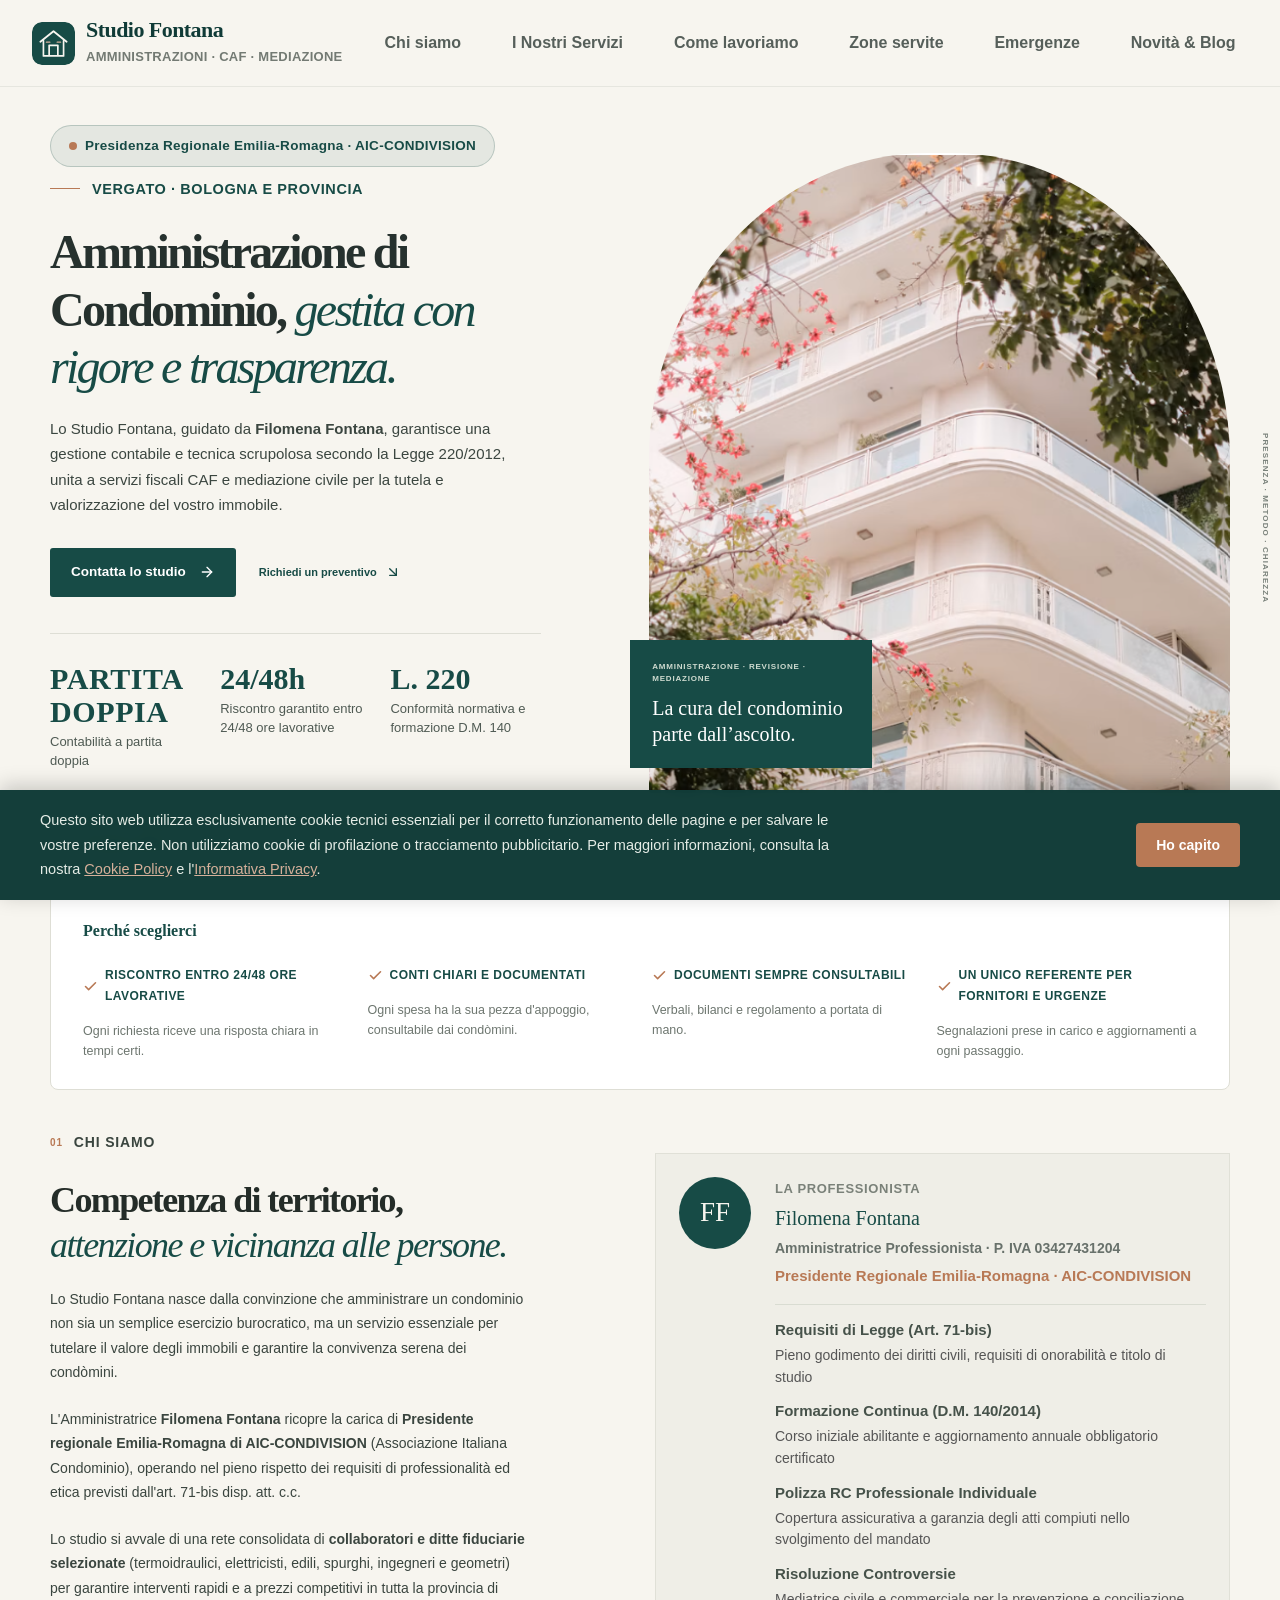
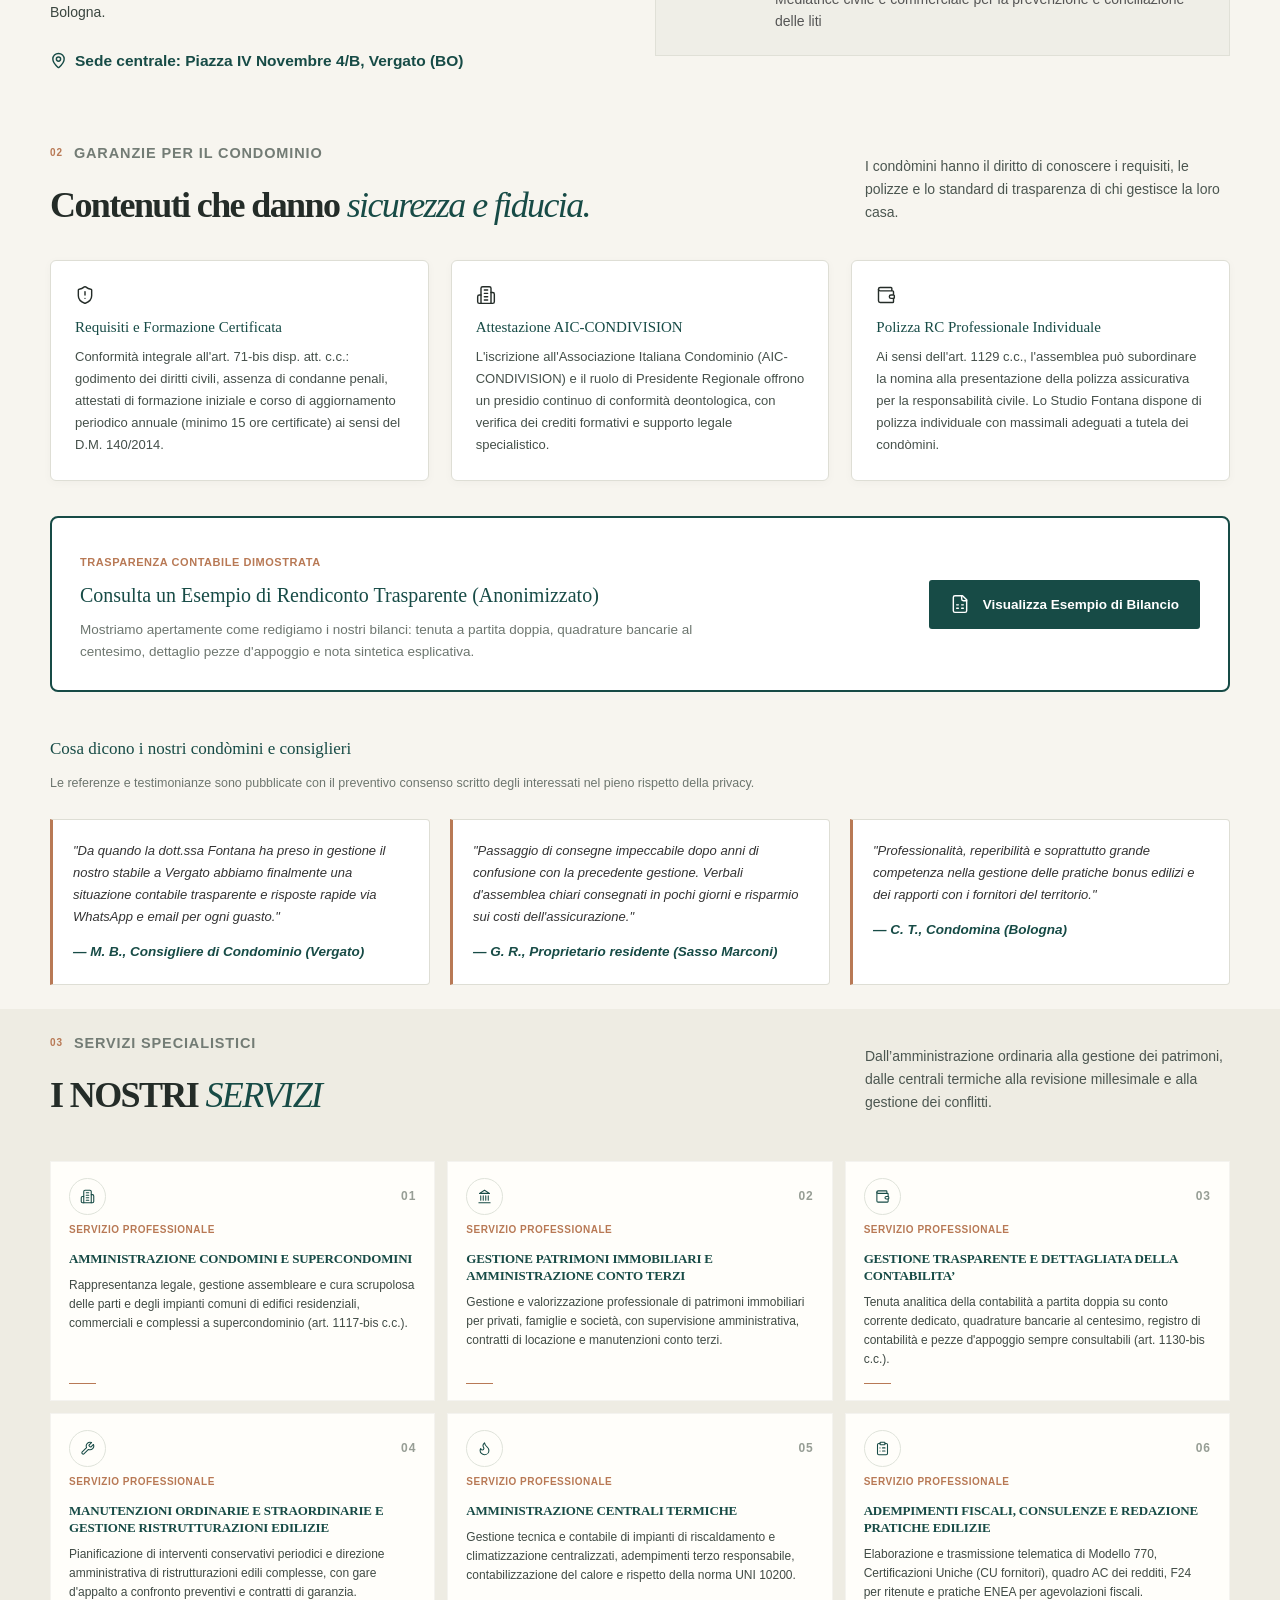
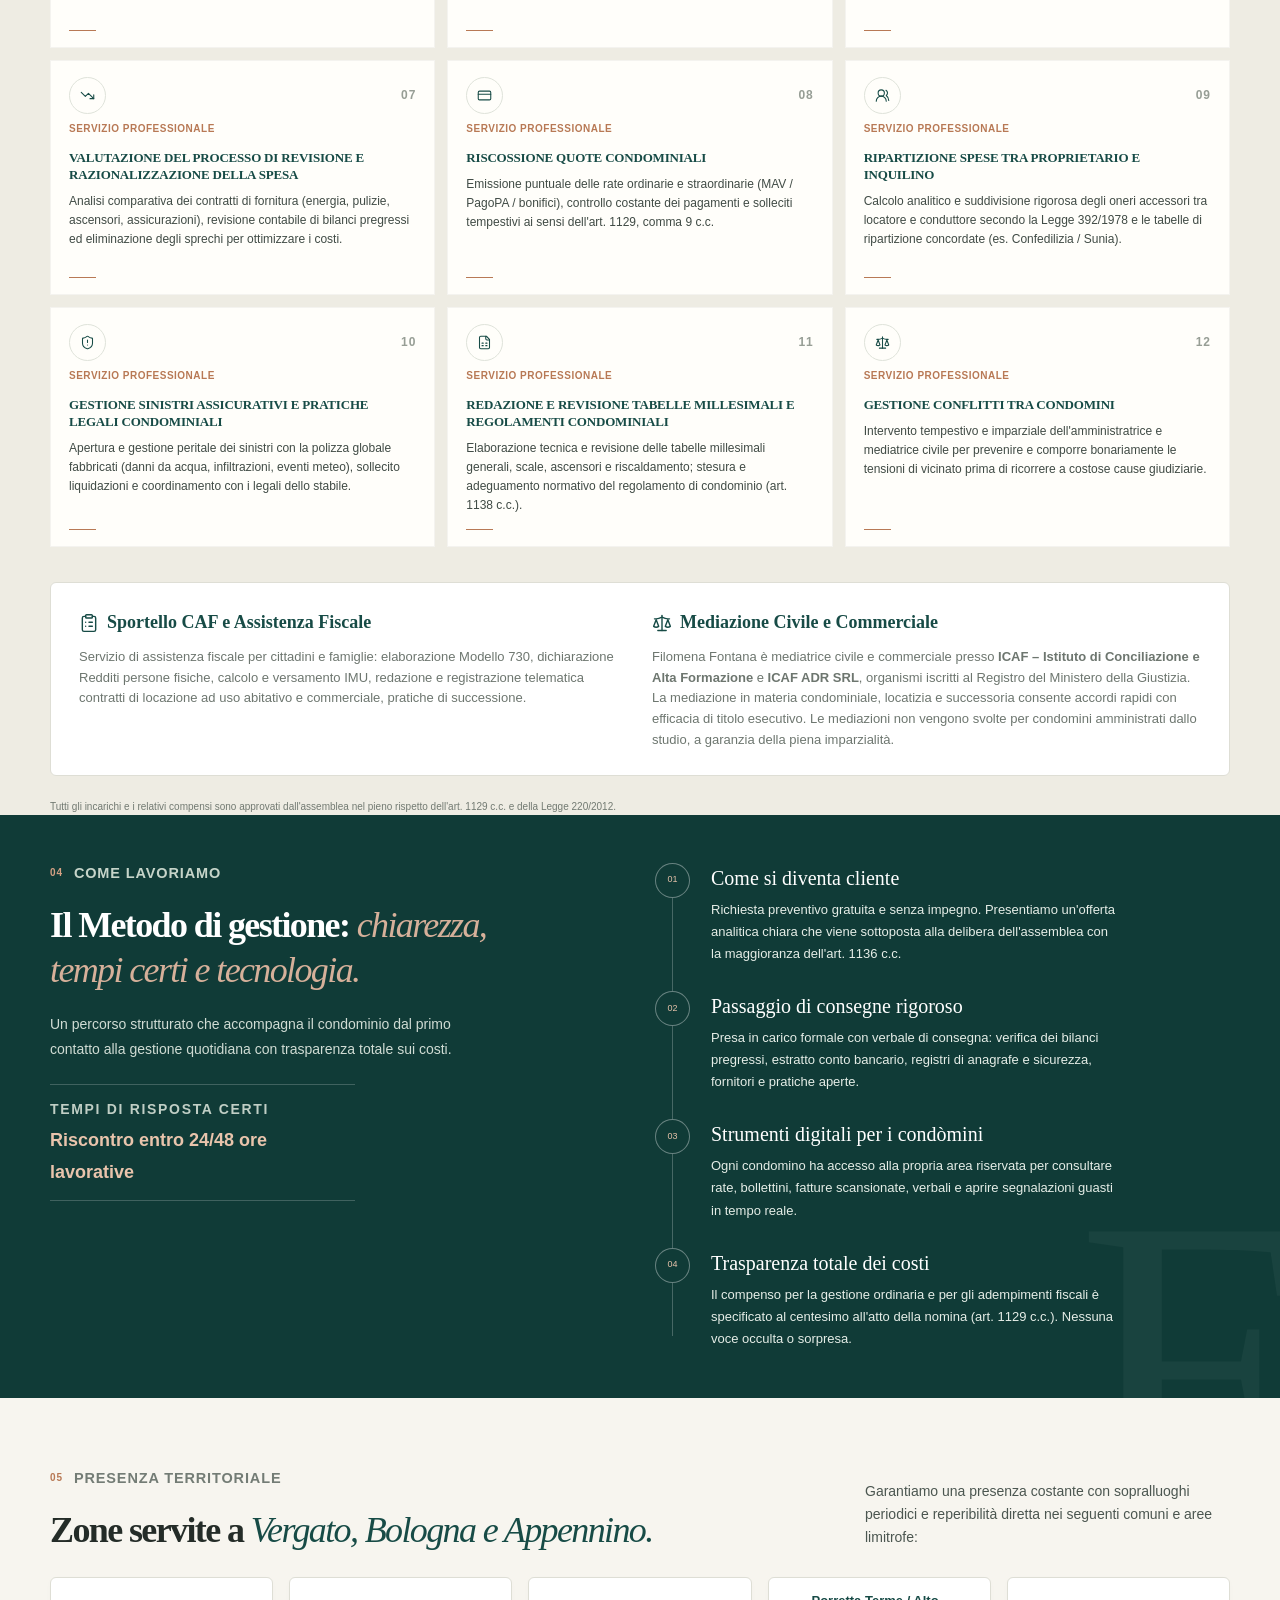
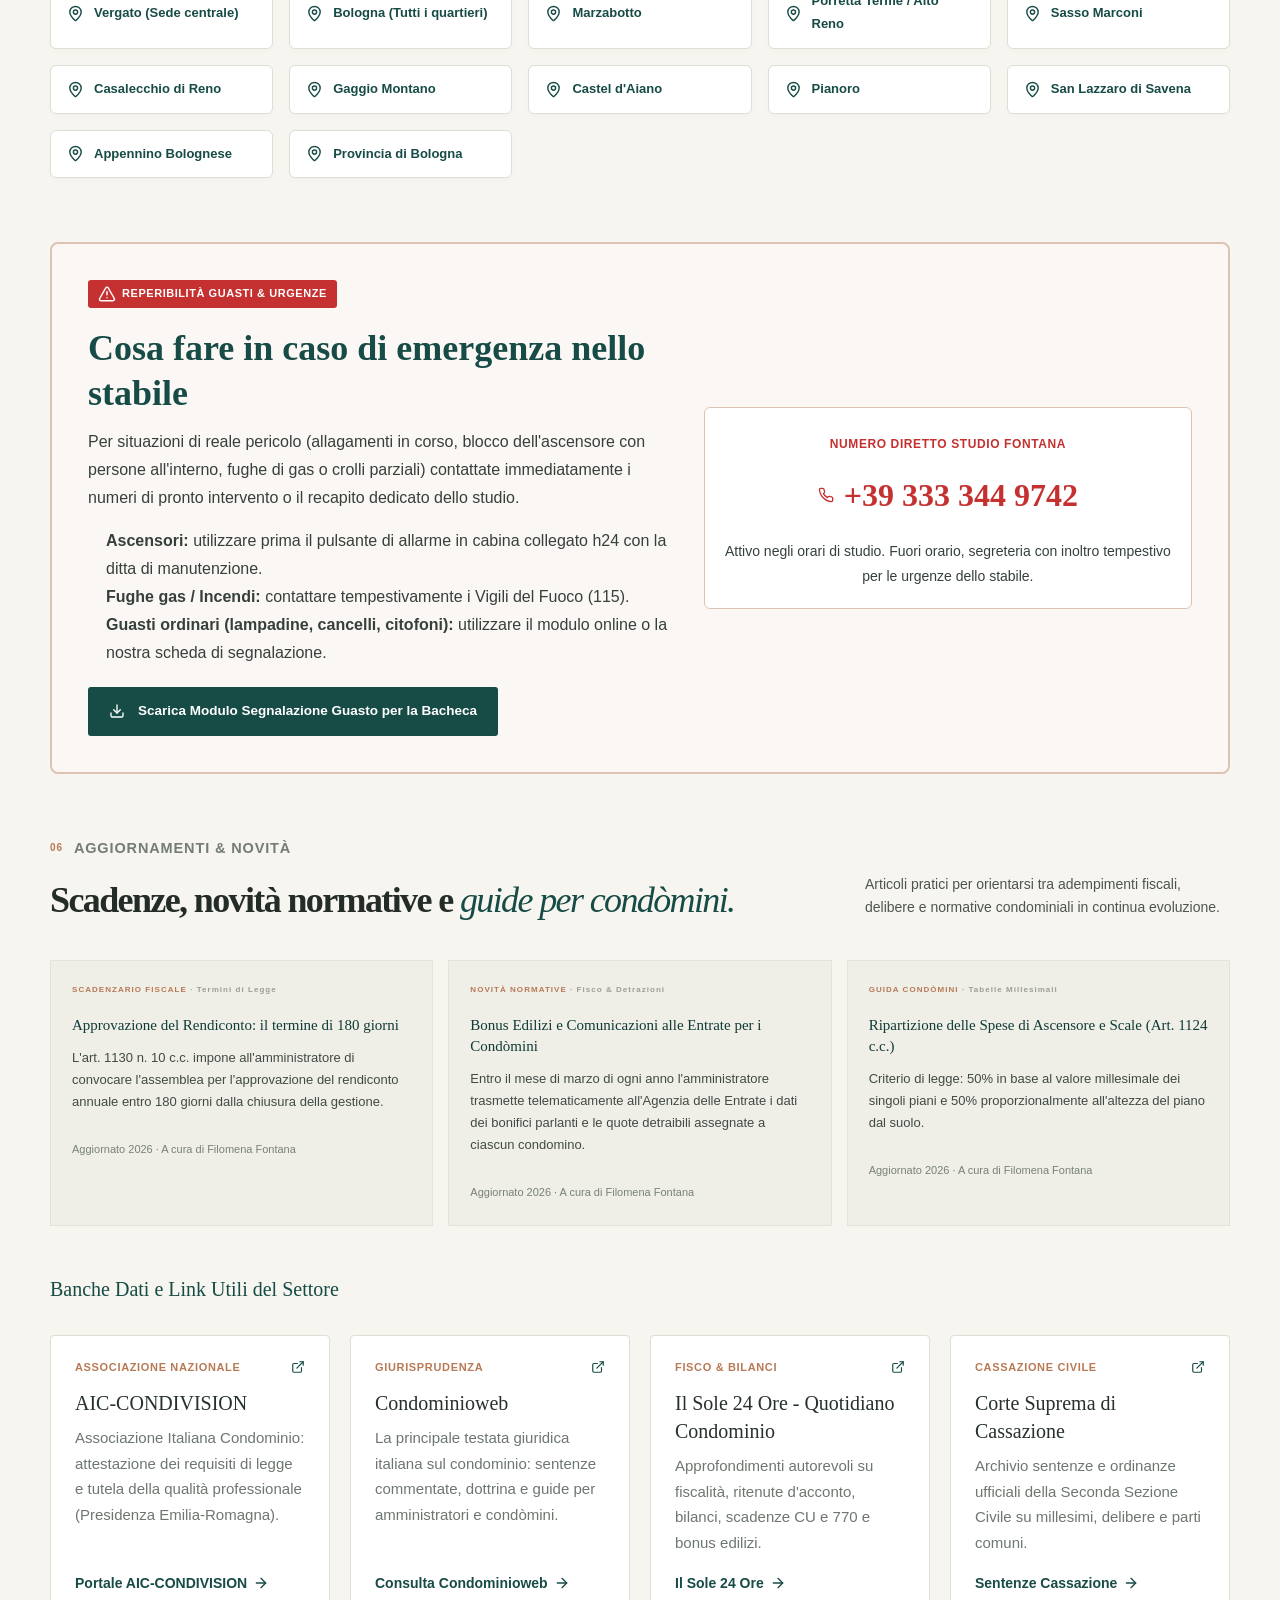
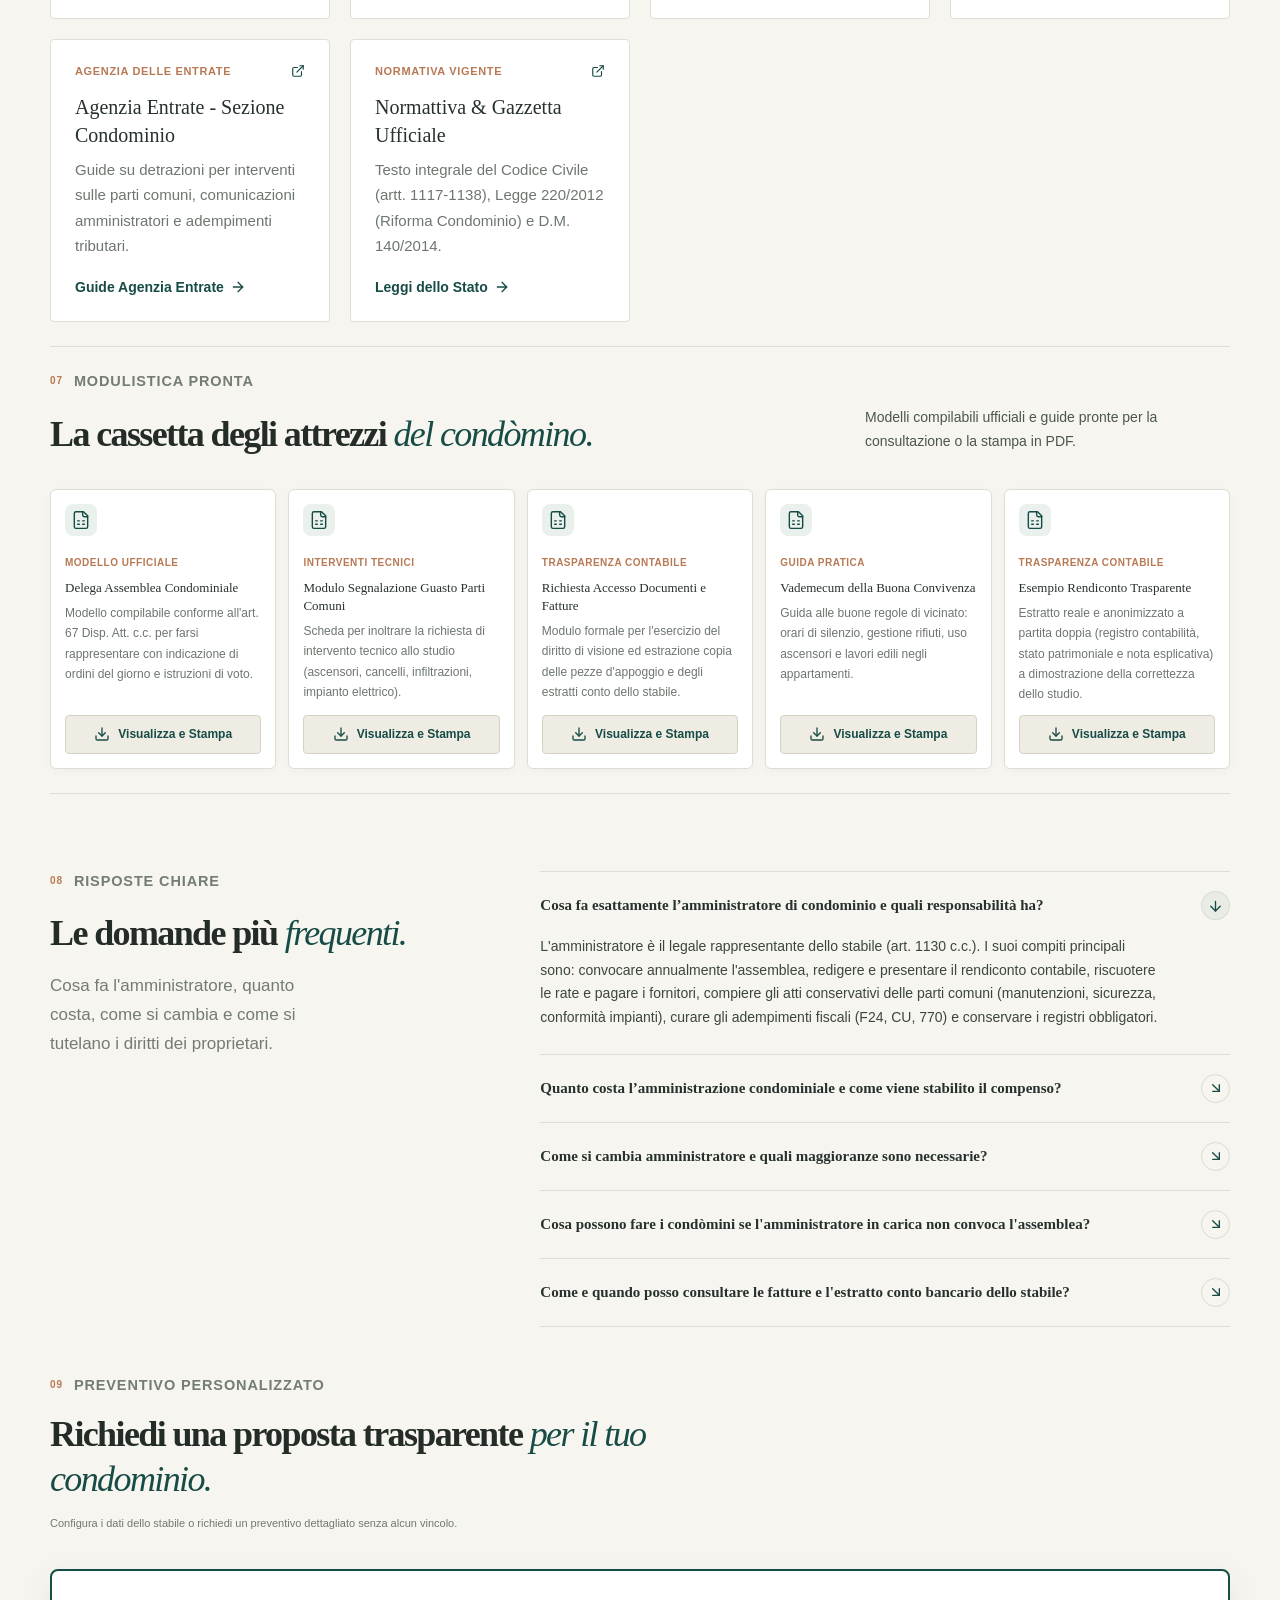
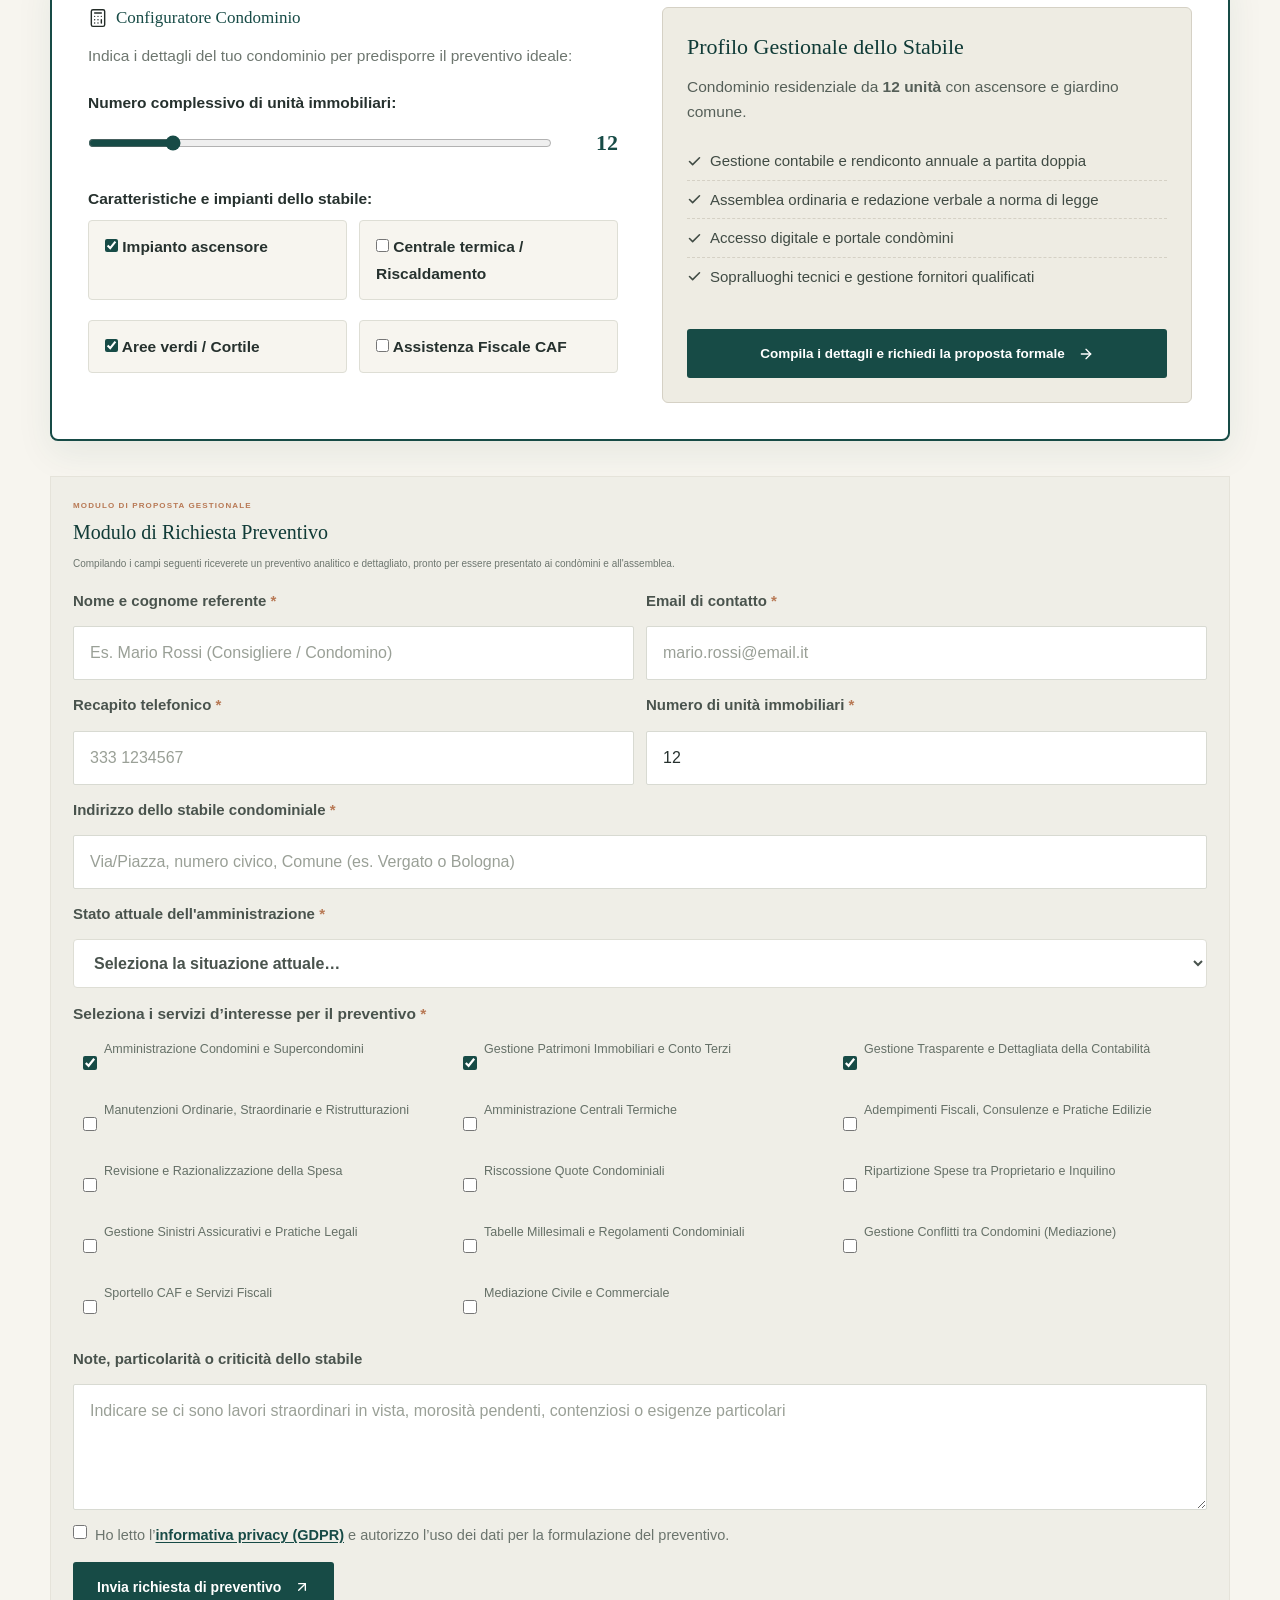
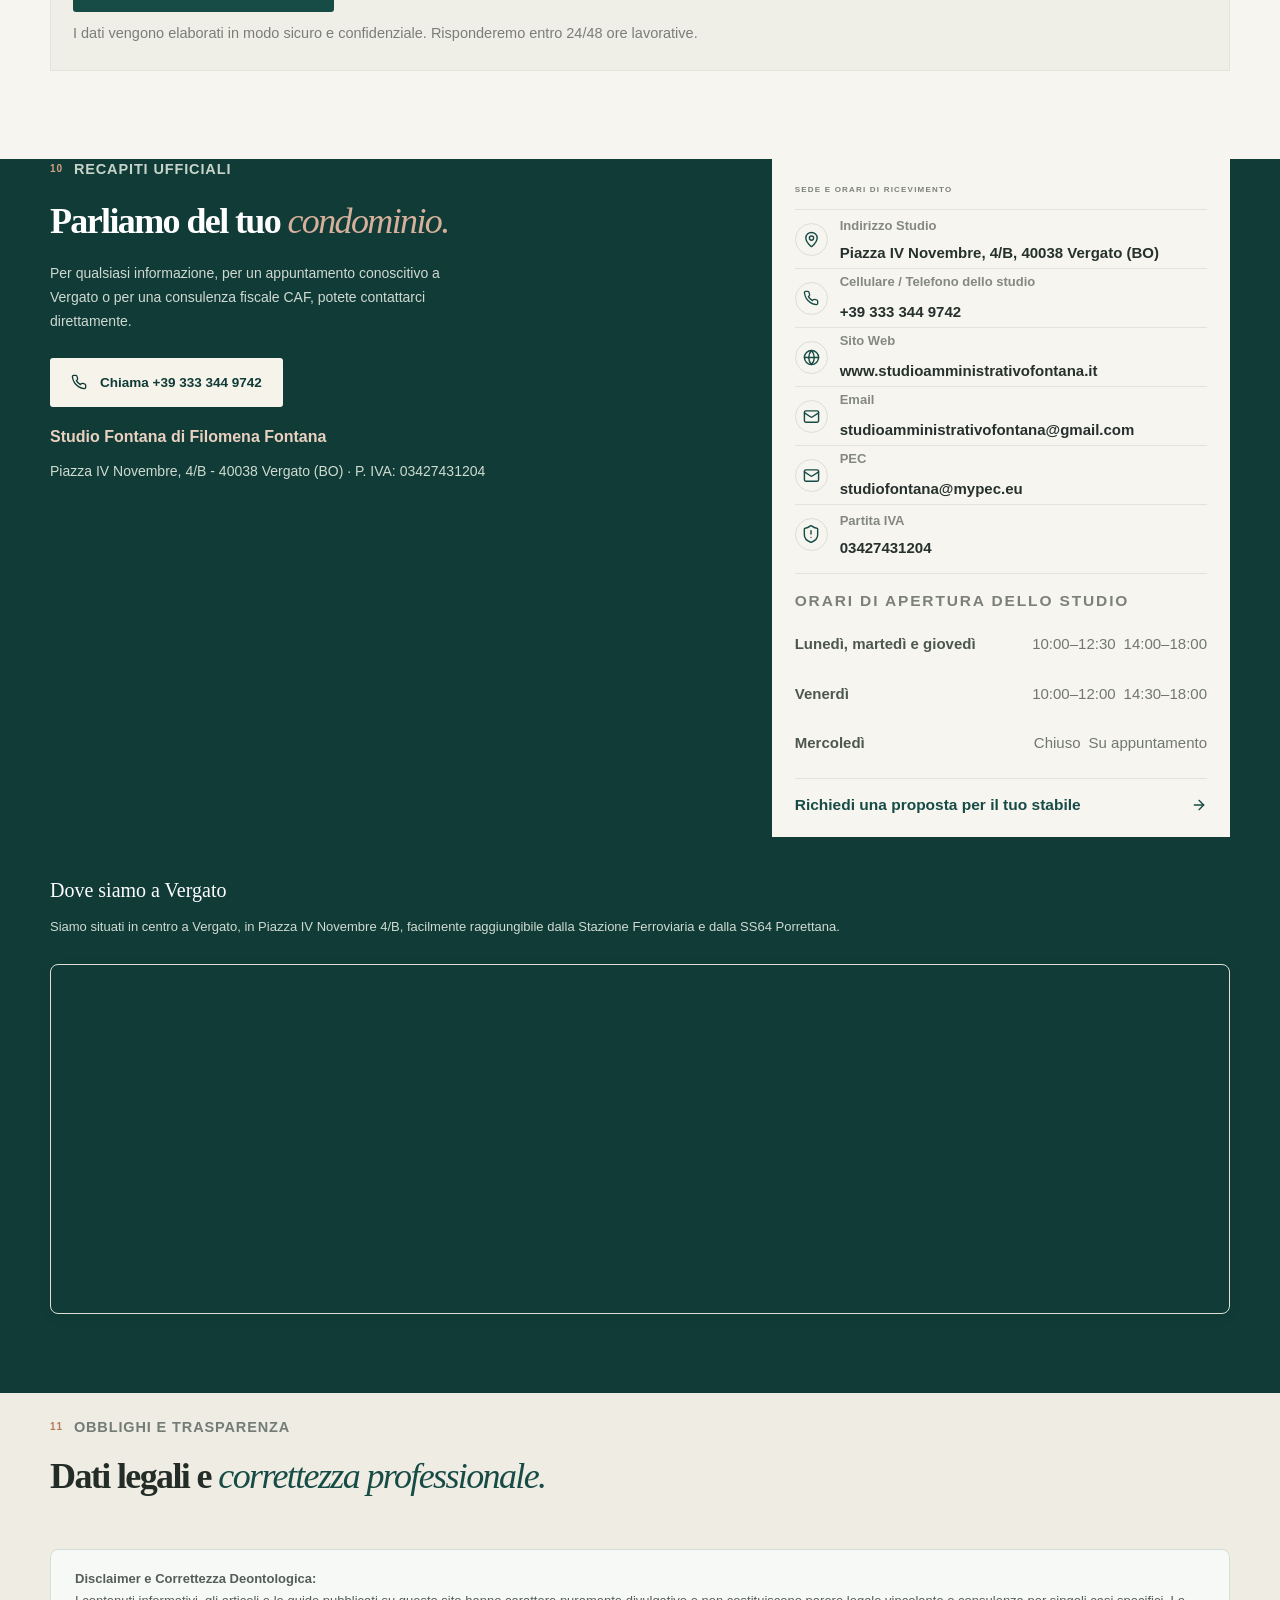
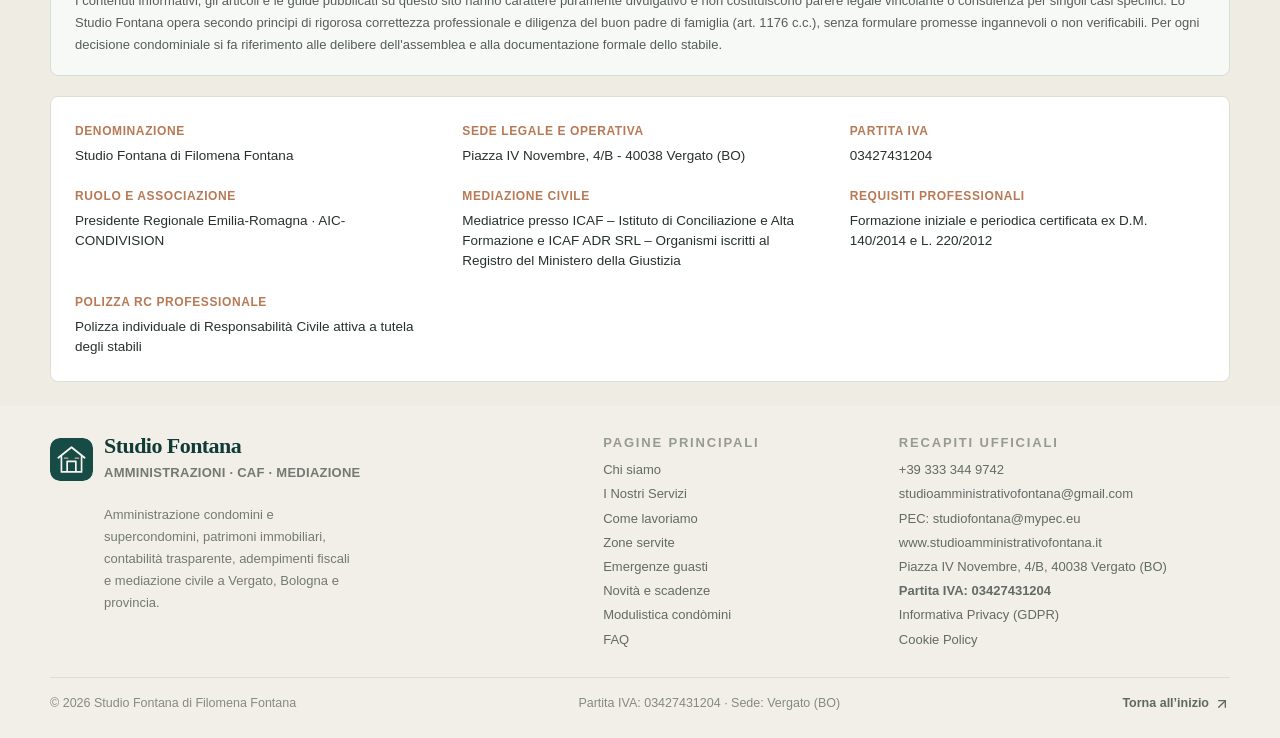
==== index.html @ b10d7ef6 "Prima versione sito Studio Fontana" ====
﻿<!doctype html>
<html lang="it">
<head>
  <meta charset="UTF-8" />
  <meta name="viewport" content="width=device-width, initial-scale=1.0" />
  <meta name="theme-color" content="#174b46" />
  <meta name="description" content="Amministrazione di condominio a Vergato e provincia di Bologna: contabilit&agrave; trasparente, assemblee, manutenzioni, CAF e mediazione. Richiedi un preventivo gratuito. Studio Fontana &ndash; P. IVA 03427431204." />
  <meta name="keywords" content="amministratore condominio Vergato, amministrazione condomini e supercondomini, gestione patrimoni immobiliari conto terzi, contabilità condominiale trasparente, manutenzioni e ristrutturazioni edilizie, amministrazione centrali termiche, adempimenti fiscali 770 CU, revisione razionalizzazione spesa, riscossione quote condominiali, ripartizione spese proprietario inquilino, gestione sinistri assicurativi, tabelle millesimali regolamenti, gestione conflitti condomini, Studio Fontana Filomena Fontana" />
  <meta name="author" content="Studio Fontana - Filomena Fontana" />
  <meta name="robots" content="index,follow" />
  <title>Amministratore di Condominio a Vergato e Bologna | Studio Fontana</title>

  <link rel="icon" type="image/svg+xml" href="assets/studio-mark.svg" />
  <link rel="stylesheet" href="assets/style.css" />

  <link rel="canonical" href="https://www.studioamministrativofontana.it/" />

  <meta property="og:type" content="website" />
  <meta property="og:url" content="https://www.studioamministrativofontana.it/" />
  <meta property="og:title" content="Studio Fontana | I Nostri Servizi | Amministrazione Condomini a Vergato e Bologna" />
  <meta property="og:description" content="I nostri 12 servizi specialistici per condomini, supercondomini e patrimoni immobiliari. Trasparenza contabile, manutenzioni, fiscalità e mediazione." />
  <meta property="og:image" content="https://www.studioamministrativofontana.it/assets/condominium-facade.png" />

  <!-- Schema.org Microdata per SEO Locale -->
  <script type="application/ld+json">
  {
    "@context": "https://schema.org",
    "@type": "ProfessionalService",
    "name": "Studio Fontana",
    "url": "https://www.studioamministrativofontana.it",
    "founder": {
      "@type": "Person",
      "name": "Filomena Fontana",
      "jobTitle": "Amministratrice di Condominio",
      "memberOf": "AIC-CONDIVISION"
    },
    "vatID": "IT03427431204",
    "taxID": "03427431204",
    "description": "Amministrazione condomini e supercondomini, patrimoni immobiliari, contabilità trasparente, manutenzioni, adempimenti fiscali e mediazione civile a Vergato, Bologna e provincia.",
    "telephone": "+39 333 344 9742",
    "address": {
      "@type": "PostalAddress",
      "streetAddress": "Piazza IV Novembre, 4/B",
      "postalCode": "40038",
      "addressLocality": "Vergato",
      "addressRegion": "Emilia-Romagna",
      "addressCountry": "IT"
    },
    "geo": {
      "@type": "GeoCoordinates",
      "latitude": "44.2819",
      "longitude": "11.1114"
    },
    "areaServed": [
      "Vergato", "Bologna", "Marzabotto", "Porretta Terme", "Alto Reno Terme",
      "Sasso Marconi", "Casalecchio di Reno", "Gaggio Montano", "Appennino Bolognese"
    ],
    "openingHoursSpecification": [
      {"@type":"OpeningHoursSpecification","dayOfWeek":["https://schema.org/Monday","https://schema.org/Tuesday","https://schema.org/Thursday"],"opens":"10:00","closes":"12:30"},
      {"@type":"OpeningHoursSpecification","dayOfWeek":["https://schema.org/Monday","https://schema.org/Tuesday","https://schema.org/Thursday"],"opens":"14:00","closes":"18:00"},
      {"@type":"OpeningHoursSpecification","dayOfWeek":"https://schema.org/Friday","opens":"10:00","closes":"12:00"},
      {"@type":"OpeningHoursSpecification","dayOfWeek":"https://schema.org/Friday","opens":"14:30","closes":"18:00"}
    ]
  }
  </script>
</head>
<body>
  <!-- Cookie Banner Conforme GDPR -->
  <div class="cookie-banner hidden" id="cookieBanner" role="dialog" aria-label="Consenso Cookie">
    <div class="cookie-banner__inner">
      <div class="cookie-banner__text">
        Questo sito web utilizza esclusivamente cookie tecnici essenziali per il corretto funzionamento delle pagine e per salvare le vostre preferenze. Non utilizziamo cookie di profilazione o tracciamento pubblicitario. Per maggiori informazioni, consulta la nostra <a href="cookie-policy.html">Cookie Policy</a> e l'<a href="privacy.html">Informativa Privacy</a>.
      </div>
      <div class="cookie-banner__actions">
        <button class="cookie-btn cookie-btn--primary" id="cookieAcceptBtn" type="button">Ho capito</button>
      </div>
    </div>
  </div>

  <div class="site-shell" id="inizio">
    <a class="skip-link" href="#contenuto">Salta al contenuto</a>

    <!-- Header di Navigazione Principale -->
    <header class="site-header">
      <div class="site-header__inner">
        <a class="brand" href="#inizio" aria-label="Studio Fontana, torna all’inizio">
          <img class="brand__mark" src="assets/studio-mark.svg" alt="Logo Studio Fontana" width="44" height="44" />
          <span class="brand__copy">
            <span class="brand__name">Studio Fontana</span>
            <span class="brand__descriptor">Amministrazioni · CAF · Mediazione</span>
          </span>
        </a>

        <button class="menu-toggle" id="menuToggleBtn" type="button" aria-label="Apri il menu" aria-expanded="false" aria-controls="site-navigation">
          <span class="menu-icon-menu"><svg class="icon-menu" xmlns="http://www.w3.org/2000/svg" width="22" height="22" viewBox="0 0 24 24" fill="none" stroke="currentColor" stroke-width="2" stroke-linecap="round" stroke-linejoin="round" aria-hidden="true"><line x1="4" x2="20" y1="12" y2="12"/><line x1="4" x2="20" y1="6" y2="6"/><line x1="4" x2="20" y1="18" y2="18"/></svg></span>
          <span class="menu-icon-close" style="display:none;"><svg class="icon-close" xmlns="http://www.w3.org/2000/svg" width="22" height="22" viewBox="0 0 24 24" fill="none" stroke="currentColor" stroke-width="2" stroke-linecap="round" stroke-linejoin="round" aria-hidden="true"><path d="M18 6 6 18"/><path d="m6 6 12 12"/></svg></span>
        </button>

        <nav class="site-nav" id="site-navigation" aria-label="Navigazione principale">
          <a class="nav-link" href="#studio">Chi siamo</a>
          <a class="nav-link" href="#servizi">I Nostri Servizi</a>
          <a class="nav-link" href="#metodo">Come lavoriamo</a>
          <a class="nav-link" href="#zone">Zone servite</a>
          <a class="nav-link" href="#emergenze">Emergenze</a>
          <a class="nav-link" href="#novita">Novità & Blog</a>
          <a class="nav-link" href="#domande">FAQ</a>
          <a class="nav-link" href="#contatti">Contatti</a>
          <a class="button button--portal button--portal-compact button--unconfigured" href="#preventivo">
            Preventivo <svg xmlns="http://www.w3.org/2000/svg" width="16" height="16" viewBox="0 0 24 24" fill="none" stroke="currentColor" stroke-width="2" stroke-linecap="round" stroke-linejoin="round" aria-hidden="true"><path d="M7 7h10v10"/><path d="M7 17 17 7"/></svg>
          </a>
        </nav>
      </div>
    </header>

    <!-- Main Content -->
    <main id="contenuto">
      <!-- 1. HOME / HERO SECTION -->
      <section class="hero section-wrap" aria-labelledby="hero-title">
        <div class="hero__copy">
          <div class="badge-aic">
            <span class="dot"></span> Presidenza Regionale Emilia-Romagna · AIC-CONDIVISION
          </div>

          <p class="eyebrow"><span class="eyebrow__line"></span> Vergato · Bologna e provincia</p>
          <h1 id="hero-title">Amministrazione di Condominio, <em>gestita con rigore e trasparenza.</em></h1>
          <p class="hero__intro">Lo Studio Fontana, guidato da <strong>Filomena Fontana</strong>, garantisce una gestione contabile e tecnica scrupolosa secondo la Legge 220/2012, unita a servizi fiscali CAF e mediazione civile per la tutela e valorizzazione del vostro immobile.</p>
          
          <div class="hero__actions">
            <a class="button button--primary" href="#contatti">Contatta lo studio <svg xmlns="http://www.w3.org/2000/svg" width="16" height="16" viewBox="0 0 24 24" fill="none" stroke="currentColor" stroke-width="2" stroke-linecap="round" stroke-linejoin="round" aria-hidden="true"><path d="M5 12h14"/><path d="m12 5 7 7-7 7"/></svg></a>
            <a class="text-link" href="#preventivo">Richiedi un preventivo <svg xmlns="http://www.w3.org/2000/svg" width="16" height="16" viewBox="0 0 24 24" fill="none" stroke="currentColor" stroke-width="2" stroke-linecap="round" stroke-linejoin="round" aria-hidden="true"><path d="m7 7 10 10"/><path d="M17 7v10H7"/></svg></a>
          </div>

          <!-- Statistiche in evidenza -->
          <div class="hero-stats">
            <div class="hero-stats__item">
              <span class="hero-stats__num" style="font-size:clamp(14px,2vw,20px);letter-spacing:0.02em;">PARTITA DOPPIA</span>
              <span class="hero-stats__label">Contabilit&agrave; a partita doppia</span>
            </div>
            <div class="hero-stats__item">
              <span class="hero-stats__num">24/48h</span>
              <span class="hero-stats__label">Riscontro garantito entro 24/48 ore lavorative</span>
            </div>
            <div class="hero-stats__item">
              <span class="hero-stats__num">L. 220</span>
              <span class="hero-stats__label">Conformità normativa e formazione D.M. 140</span>
            </div>
          </div>

          <div class="hero__note">
            <span class="hero__note-icon"><svg xmlns="http://www.w3.org/2000/svg" width="15" height="15" viewBox="0 0 24 24" fill="none" stroke="currentColor" stroke-width="2.5" stroke-linecap="round" stroke-linejoin="round" aria-hidden="true"><path d="M20 6 9 17l-5-5"/></svg></span>
            <span>Studio Fontana · P. IVA 03427431204 · Piazza IV Novembre 4/B, Vergato (BO)</span>
          </div>
        </div>

        <div class="hero__visual">
          <img class="hero__image" src="assets/condominium-facade.png" alt="Facciata di edificio condominiale moderno e curato" fetchpriority="high" />
          <div class="hero__image-label">
            <span class="hero__label-kicker">Amministrazione · revisione · mediazione</span>
            <span class="hero__label-title">La cura del condominio<br>parte dall’ascolto.</span>
          </div>
          <div class="hero__image-index" aria-hidden="true">VERGATO &nbsp;·&nbsp; BOLOGNA</div>
          
        </div>
        <div class="hero__side-note" aria-hidden="true">Presenza · Metodo · Chiarezza</div>
      </section>

      <!-- BOX PERCHE' SCEGLIERCI -->
      <section class="perche-section section-wrap" aria-label="Perche sceglierci">
        <div class="perche-box">
          <h3 class="perche-box__title">Perch&eacute; sceglierci</h3>
          <div class="perche-box__cols">
            <div class="perche-box__group">
              <p class="perche-box__heading"><svg xmlns="http://www.w3.org/2000/svg" width="15" height="15" viewBox="0 0 24 24" fill="none" stroke="currentColor" stroke-width="2.5" stroke-linecap="round" stroke-linejoin="round" aria-hidden="true"><path d="M20 6 9 17l-5-5"/></svg> Riscontro entro 24/48 ore lavorative</p>
              <p class="perche-box__desc">Ogni richiesta riceve una risposta chiara in tempi certi.</p>
            </div>
            <div class="perche-box__group">
              <p class="perche-box__heading"><svg xmlns="http://www.w3.org/2000/svg" width="15" height="15" viewBox="0 0 24 24" fill="none" stroke="currentColor" stroke-width="2.5" stroke-linecap="round" stroke-linejoin="round" aria-hidden="true"><path d="M20 6 9 17l-5-5"/></svg> Conti chiari e documentati</p>
              <p class="perche-box__desc">Ogni spesa ha la sua pezza d&apos;appoggio, consultabile dai cond&ograve;mini.</p>
            </div>
            <div class="perche-box__group">
              <p class="perche-box__heading"><svg xmlns="http://www.w3.org/2000/svg" width="15" height="15" viewBox="0 0 24 24" fill="none" stroke="currentColor" stroke-width="2.5" stroke-linecap="round" stroke-linejoin="round" aria-hidden="true"><path d="M20 6 9 17l-5-5"/></svg> Documenti sempre consultabili</p>
              <p class="perche-box__desc">Verbali, bilanci e regolamento a portata di mano.</p>
            </div>
            <div class="perche-box__group">
              <p class="perche-box__heading"><svg xmlns="http://www.w3.org/2000/svg" width="15" height="15" viewBox="0 0 24 24" fill="none" stroke="currentColor" stroke-width="2.5" stroke-linecap="round" stroke-linejoin="round" aria-hidden="true"><path d="M20 6 9 17l-5-5"/></svg> Un unico referente per fornitori e urgenze</p>
              <p class="perche-box__desc">Segnalazioni prese in carico e aggiornamenti a ogni passaggio.</p>
            </div>
          </div>
        </div>
      </section>

      <!-- 2. CHI SIAMO / LO STUDIO -->
      <section class="about-section section-wrap" id="studio" aria-labelledby="about-title">
        <div class="about-section__intro">
          <p class="section-index"><span>01</span> Chi siamo</p>
          <h2 id="about-title">Competenza di territorio, <em>attenzione e vicinanza alle persone.</em></h2>
          <p>Lo Studio Fontana nasce dalla convinzione che amministrare un condominio non sia un semplice esercizio burocratico, ma un servizio essenziale per tutelare il valore degli immobili e garantire la convivenza serena dei condòmini.</p>
          <p>L'Amministratrice <strong>Filomena Fontana</strong> ricopre la carica di <strong>Presidente regionale Emilia-Romagna di AIC-CONDIVISION</strong> (Associazione Italiana Condominio), operando nel pieno rispetto dei requisiti di professionalità ed etica previsti dall'art. 71-bis disp. att. c.c.</p>
          <p>Lo studio si avvale di una rete consolidata di <strong>collaboratori e ditte fiduciarie selezionate</strong> (termoidraulici, elettricisti, edili, spurghi, ingegneri e geometri) per garantire interventi rapidi e a prezzi competitivi in tutta la provincia di Bologna.</p>
          <div class="about-section__location"><svg xmlns="http://www.w3.org/2000/svg" width="17" height="17" viewBox="0 0 24 24" fill="none" stroke="currentColor" stroke-width="2" stroke-linecap="round" stroke-linejoin="round" aria-hidden="true"><path d="M20 10c0 4.993-5.539 10.193-7.399 11.799a1 1 0 0 1-1.202 0C9.539 20.193 4 14.993 4 10a8 8 0 0 1 16 0"/><circle cx="12" cy="10" r="3"/></svg> Sede centrale: Piazza IV Novembre 4/B, Vergato (BO)</div>
        </div>

        <article class="profile-card">
          <div class="profile-card__monogram" aria-hidden="true">FF</div>
          <div class="profile-card__body">
            <p class="profile-card__eyebrow">La Professionista</p>
            <h3>Filomena Fontana</h3>
            <p class="profile-card__role">Amministratrice Professionista · P. IVA 03427431204</p>
            <p class="profile-card__association">Presidente Regionale Emilia-Romagna · AIC-CONDIVISION</p>
            <div class="profile-card__separator"></div>
            <p class="profile-card__detail">
              <strong>Requisiti di Legge (Art. 71-bis)</strong>
              <span>Pieno godimento dei diritti civili, requisiti di onorabilità e titolo di studio</span>
            </p>
            <p class="profile-card__detail">
              <strong>Formazione Continua (D.M. 140/2014)</strong>
              <span>Corso iniziale abilitante e aggiornamento annuale obbligatorio certificato</span>
            </p>
            <p class="profile-card__detail">
              <strong>Polizza RC Professionale Individuale</strong>
              <span>Copertura assicurativa a garanzia degli atti compiuti nello svolgimento del mandato</span>
            </p>
            <p class="profile-card__detail">
              <strong>Risoluzione Controversie</strong>
              <span>Mediatrice civile e commerciale per la prevenzione e conciliazione delle liti</span>
            </p>
          </div>
        </article>
      </section>

      <!-- 3. CONTENUTI CHE DANNO FIDUCIA: REQUISITI, POLIZZA E RENDICONTO TRASPARENTE -->
      <section class="section-wrap" style="padding-top:40px; padding-bottom:24px;">
        <div class="section-heading">
          <div>
            <p class="section-index"><span>02</span> Garanzie per il Condominio</p>
            <h2 id="trust-title">Contenuti che danno <em>sicurezza e fiducia.</em></h2>
          </div>
          <p class="section-heading__aside">I condòmini hanno il diritto di conoscere i requisiti, le polizze e lo standard di trasparenza di chi gestisce la loro casa.</p>
        </div>

        <div class="trust-grid">
          <div class="trust-card">
            <svg xmlns="http://www.w3.org/2000/svg" width="20" height="20" viewBox="0 0 24 24" fill="none" stroke="currentColor" stroke-width="1.7" stroke-linecap="round" stroke-linejoin="round" aria-hidden="true"><path d="M20 13c0 5-3.5 7.5-7.66 8.95a1 1 0 0 1-.67-.01C7.5 20.5 4 18 4 13V6a1 1 0 0 1 1-1c2 0 4.5-1.2 6.24-2.72a1.17 1.17 0 0 1 1.52 0C14.51 3.81 17 5 19 5a1 1 0 0 1 1 1z"/><line x1="12" x2="12" y1="8" y2="12"/><line x1="12" x2="12.01" y1="16" y2="16"/></svg>
            <h4>Requisiti e Formazione Certificata</h4>
            <p>Conformità integrale all'art. 71-bis disp. att. c.c.: godimento dei diritti civili, assenza di condanne penali, attestati di formazione iniziale e corso di aggiornamento periodico annuale (minimo 15 ore certificate) ai sensi del D.M. 140/2014.</p>
          </div>

          <div class="trust-card">
            <svg xmlns="http://www.w3.org/2000/svg" width="20" height="20" viewBox="0 0 24 24" fill="none" stroke="currentColor" stroke-width="1.7" stroke-linecap="round" stroke-linejoin="round" aria-hidden="true"><path d="M6 22V4a2 2 0 0 1 2-2h8a2 2 0 0 1 2 2v18Z"/><path d="M6 12H4a2 2 0 0 0-2 2v6a2 2 0 0 0 2 2h2"/><path d="M18 9h2a2 2 0 0 1 2 2v9a2 2 0 0 1-2 2h-2"/><path d="M10 6h4"/><path d="M10 10h4"/><path d="M10 14h4"/><path d="M10 18h4"/></svg>
            <h4>Attestazione AIC-CONDIVISION</h4>
            <p>L'iscrizione all'Associazione Italiana Condominio (AIC-CONDIVISION) e il ruolo di Presidente Regionale offrono un presidio continuo di conformità deontologica, con verifica dei crediti formativi e supporto legale specialistico.</p>
          </div>

          <div class="trust-card">
            <svg xmlns="http://www.w3.org/2000/svg" width="20" height="20" viewBox="0 0 24 24" fill="none" stroke="currentColor" stroke-width="1.7" stroke-linecap="round" stroke-linejoin="round" aria-hidden="true"><path d="M19 7V4a1 1 0 0 0-1-1H5a2 2 0 0 0 0 4h15a1 1 0 0 1 1 1v4h-3a2 2 0 0 0 0 4h3a1 1 0 0 0 1-1v-2a1 1 0 0 0-1-1"/><path d="M3 5v14a2 2 0 0 0 2 2h15a1 1 0 0 0 1-1v-4"/></svg>
            <h4>Polizza RC Professionale Individuale</h4>
            <p>Ai sensi dell'art. 1129 c.c., l'assemblea può subordinare la nomina alla presentazione della polizza assicurativa per la responsabilità civile. Lo Studio Fontana dispone di polizza individuale con massimali adeguati a tutela dei condòmini.</p>
          </div>
        </div>

        <!-- Box Esempio Rendiconto Trasparente -->
        <div style="background:#fff; border:2px solid var(--petrol); border-radius:8px; padding:28px; margin-top:35px; display:flex; flex-wrap:wrap; align-items:center; justify-content:space-between; gap:20px;">
          <div style="max-width:650px;">
            <span style="font-size:11px; font-weight:700; color:var(--copper); text-transform:uppercase; letter-spacing:0.05em;">Trasparenza Contabile Dimostrata</span>
            <h3 style="font-family:var(--serif); font-size:22px; color:var(--petrol); margin:6px 0 10px;">Consulta un Esempio di Rendiconto Trasparente (Anonimizzato)</h3>
            <p style="font-size:13.5px; color:var(--muted); margin:0; line-height:1.6;">Mostriamo apertamente come redigiamo i nostri bilanci: tenuta a partita doppia, quadrature bancarie al centesimo, dettaglio pezze d'appoggio e nota sintetica esplicativa.</p>
          </div>
          <a class="button button--primary" href="assets/documenti/esempio-rendiconto.html" target="_blank">
            <svg xmlns="http://www.w3.org/2000/svg" width="20" height="20" viewBox="0 0 24 24" fill="none" stroke="currentColor" stroke-width="1.7" stroke-linecap="round" stroke-linejoin="round" aria-hidden="true"><path d="M15 2H6a2 2 0 0 0-2 2v16a2 2 0 0 0 2 2h12a2 2 0 0 0 2-2V7Z"/><path d="M14 2v4a2 2 0 0 0 2 2h4"/><path d="M8 13h2"/><path d="M14 13h2"/><path d="M8 17h2"/><path d="M14 17h2"/></svg> Visualizza Esempio di Bilancio
          </a>
        </div>

        <!-- Testimonianze e Referenze Etiche -->
        <div style="margin-top:45px;">
          <h4 style="font-family:var(--serif); font-size:20px; color:var(--petrol); margin-bottom:12px;">Cosa dicono i nostri condòmini e consiglieri</h4>
          <p style="font-size:12.5px; color:var(--muted); margin-bottom:20px;">Le referenze e testimonianze sono pubblicate con il preventivo consenso scritto degli interessati nel pieno rispetto della privacy.</p>
          
          <div class="testimonials-grid">
            <div class="testimonial-card">
              <blockquote>"Da quando la dott.ssa Fontana ha preso in gestione il nostro stabile a Vergato abbiamo finalmente una situazione contabile trasparente e risposte rapide via WhatsApp e email per ogni guasto."</blockquote>
              <cite>— M. B., Consigliere di Condominio (Vergato)</cite>
            </div>
            <div class="testimonial-card">
              <blockquote>"Passaggio di consegne impeccabile dopo anni di confusione con la precedente gestione. Verbali d'assemblea chiari consegnati in pochi giorni e risparmio sui costi dell'assicurazione."</blockquote>
              <cite>— G. R., Proprietario residente (Sasso Marconi)</cite>
            </div>
            <div class="testimonial-card">
              <blockquote>"Professionalità, reperibilità e soprattutto grande competenza nella gestione delle pratiche bonus edilizi e dei rapporti con i fornitori del territorio."</blockquote>
              <cite>— C. T., Condomina (Bologna)</cite>
            </div>
          </div>
        </div>
      </section>

      <!-- 4. I NOSTRI SERVIZI (I 12 CAMPI SPECIFICI RICHIESTI) -->
      <section class="services-section" id="servizi" aria-labelledby="services-title">
        <div class="section-wrap">
          <div class="section-heading">
            <div>
              <p class="section-index"><span>03</span> Servizi Specialistici</p>
              <h2 id="services-title">I NOSTRI <em>SERVIZI</em></h2>
            </div>
            <p class="section-heading__aside">Dall’amministrazione ordinaria alla gestione dei patrimoni, dalle centrali termiche alla revisione millesimale e alla gestione dei conflitti.</p>
          </div>

          <div class="services-grid">
            
            <article class="service-card">
              <div class="service-card__top">
                <span class="service-card__icon"><svg xmlns="http://www.w3.org/2000/svg" width="20" height="20" viewBox="0 0 24 24" fill="none" stroke="currentColor" stroke-width="1.7" stroke-linecap="round" stroke-linejoin="round" aria-hidden="true"><path d="M6 22V4a2 2 0 0 1 2-2h8a2 2 0 0 1 2 2v18Z"/><path d="M6 12H4a2 2 0 0 0-2 2v6a2 2 0 0 0 2 2h2"/><path d="M18 9h2a2 2 0 0 1 2 2v9a2 2 0 0 1-2 2h-2"/><path d="M10 6h4"/><path d="M10 10h4"/><path d="M10 14h4"/><path d="M10 18h4"/></svg></span>
                <span class="service-card__number">01</span>
              </div>
              <p class="service-card__category">Servizio Professionale</p>
              <h3 style="font-size:17px; line-height:1.3; margin:8px 0 10px; font-weight:700;">AMMINISTRAZIONE CONDOMINI E SUPERCONDOMINI</h3>
              <p class="service-card__description">Rappresentanza legale, gestione assembleare e cura scrupolosa delle parti e degli impianti comuni di edifici residenziali, commerciali e complessi a supercondominio (art. 1117-bis c.c.).</p>
              <span class="service-card__rule" aria-hidden="true"></span>
            </article>
            <article class="service-card">
              <div class="service-card__top">
                <span class="service-card__icon"><svg xmlns="http://www.w3.org/2000/svg" width="20" height="20" viewBox="0 0 24 24" fill="none" stroke="currentColor" stroke-width="1.7" stroke-linecap="round" stroke-linejoin="round" aria-hidden="true"><line x1="3" x2="21" y1="22" y2="22"/><line x1="6" x2="6" y1="18" y2="11"/><line x1="10" x2="10" y1="18" y2="11"/><line x1="14" x2="14" y1="18" y2="11"/><line x1="18" x2="18" y1="18" y2="11"/><polygon points="12 2 20 7 4 7"/></svg></span>
                <span class="service-card__number">02</span>
              </div>
              <p class="service-card__category">Servizio Professionale</p>
              <h3 style="font-size:17px; line-height:1.3; margin:8px 0 10px; font-weight:700;">GESTIONE PATRIMONI IMMOBILIARI E AMMINISTRAZIONE CONTO TERZI</h3>
              <p class="service-card__description">Gestione e valorizzazione professionale di patrimoni immobiliari per privati, famiglie e società, con supervisione amministrativa, contratti di locazione e manutenzioni conto terzi.</p>
              <span class="service-card__rule" aria-hidden="true"></span>
            </article>
            <article class="service-card">
              <div class="service-card__top">
                <span class="service-card__icon"><svg xmlns="http://www.w3.org/2000/svg" width="20" height="20" viewBox="0 0 24 24" fill="none" stroke="currentColor" stroke-width="1.7" stroke-linecap="round" stroke-linejoin="round" aria-hidden="true"><path d="M19 7V4a1 1 0 0 0-1-1H5a2 2 0 0 0 0 4h15a1 1 0 0 1 1 1v4h-3a2 2 0 0 0 0 4h3a1 1 0 0 0 1-1v-2a1 1 0 0 0-1-1"/><path d="M3 5v14a2 2 0 0 0 2 2h15a1 1 0 0 0 1-1v-4"/></svg></span>
                <span class="service-card__number">03</span>
              </div>
              <p class="service-card__category">Servizio Professionale</p>
              <h3 style="font-size:17px; line-height:1.3; margin:8px 0 10px; font-weight:700;">GESTIONE TRASPARENTE E DETTAGLIATA DELLA CONTABILITA’</h3>
              <p class="service-card__description">Tenuta analitica della contabilità a partita doppia su conto corrente dedicato, quadrature bancarie al centesimo, registro di contabilità e pezze d'appoggio sempre consultabili (art. 1130-bis c.c.).</p>
              <span class="service-card__rule" aria-hidden="true"></span>
            </article>
            <article class="service-card">
              <div class="service-card__top">
                <span class="service-card__icon"><svg xmlns="http://www.w3.org/2000/svg" width="20" height="20" viewBox="0 0 24 24" fill="none" stroke="currentColor" stroke-width="1.7" stroke-linecap="round" stroke-linejoin="round" aria-hidden="true"><path d="M14.7 6.3a1 1 0 0 0 0 1.4l1.6 1.6a1 1 0 0 0 1.4 0l3.77-3.77a6 6 0 0 1-7.94 7.94l-6.91 6.91a2.12 2.12 0 0 1-3-3l6.91-6.91a6 6 0 0 1 7.94-7.94l-3.76 3.76z"/></svg></span>
                <span class="service-card__number">04</span>
              </div>
              <p class="service-card__category">Servizio Professionale</p>
              <h3 style="font-size:17px; line-height:1.3; margin:8px 0 10px; font-weight:700;">MANUTENZIONI ORDINARIE E STRAORDINARIE E GESTIONE RISTRUTTURAZIONI EDILIZIE</h3>
              <p class="service-card__description">Pianificazione di interventi conservativi periodici e direzione amministrativa di ristrutturazioni edili complesse, con gare d'appalto a confronto preventivi e contratti di garanzia.</p>
              <span class="service-card__rule" aria-hidden="true"></span>
            </article>
            <article class="service-card">
              <div class="service-card__top">
                <span class="service-card__icon"><svg xmlns="http://www.w3.org/2000/svg" width="20" height="20" viewBox="0 0 24 24" fill="none" stroke="currentColor" stroke-width="1.7" stroke-linecap="round" stroke-linejoin="round" aria-hidden="true"><path d="M8.5 14.5A2.5 2.5 0 0 0 11 12c0-1.38-.5-2-1-3-1.072-2.143-.224-4.054 2-6 .5 2.5 2 4.9 4 6.5 2 1.6 3 3.5 3 5.5a7 7 0 1 1-14 0c0-1.153.433-2.294 1-3a2.5 2.5 0 0 0 2.5 2.5z"/></svg></span>
                <span class="service-card__number">05</span>
              </div>
              <p class="service-card__category">Servizio Professionale</p>
              <h3 style="font-size:17px; line-height:1.3; margin:8px 0 10px; font-weight:700;">AMMINISTRAZIONE CENTRALI TERMICHE</h3>
              <p class="service-card__description">Gestione tecnica e contabile di impianti di riscaldamento e climatizzazione centralizzati, adempimenti terzo responsabile, contabilizzazione del calore e rispetto della norma UNI 10200.</p>
              <span class="service-card__rule" aria-hidden="true"></span>
            </article>
            <article class="service-card">
              <div class="service-card__top">
                <span class="service-card__icon"><svg xmlns="http://www.w3.org/2000/svg" width="20" height="20" viewBox="0 0 24 24" fill="none" stroke="currentColor" stroke-width="1.7" stroke-linecap="round" stroke-linejoin="round" aria-hidden="true"><rect width="8" height="4" x="8" y="2" rx="1" ry="1"/><path d="M16 4h2a2 2 0 0 1 2 2v14a2 2 0 0 1-2 2H6a2 2 0 0 1-2-2V6a2 2 0 0 1 2-2h2"/><path d="M12 11h4"/><path d="M12 16h4"/><path d="M8 11h.01"/><path d="M8 16h.01"/></svg></span>
                <span class="service-card__number">06</span>
              </div>
              <p class="service-card__category">Servizio Professionale</p>
              <h3 style="font-size:17px; line-height:1.3; margin:8px 0 10px; font-weight:700;">ADEMPIMENTI FISCALI, CONSULENZE E REDAZIONE PRATICHE EDILIZIE</h3>
              <p class="service-card__description">Elaborazione e trasmissione telematica di Modello 770, Certificazioni Uniche (CU fornitori), quadro AC dei redditi, F24 per ritenute e pratiche ENEA per agevolazioni fiscali.</p>
              <span class="service-card__rule" aria-hidden="true"></span>
            </article>
            <article class="service-card">
              <div class="service-card__top">
                <span class="service-card__icon"><svg xmlns="http://www.w3.org/2000/svg" width="20" height="20" viewBox="0 0 24 24" fill="none" stroke="currentColor" stroke-width="1.7" stroke-linecap="round" stroke-linejoin="round" aria-hidden="true"><polyline points="22 17 13.5 8.5 8.5 13.5 2 7"/><polyline points="16 17 22 17 22 11"/></svg></span>
                <span class="service-card__number">07</span>
              </div>
              <p class="service-card__category">Servizio Professionale</p>
              <h3 style="font-size:17px; line-height:1.3; margin:8px 0 10px; font-weight:700;">VALUTAZIONE DEL PROCESSO DI REVISIONE E RAZIONALIZZAZIONE DELLA SPESA</h3>
              <p class="service-card__description">Analisi comparativa dei contratti di fornitura (energia, pulizie, ascensori, assicurazioni), revisione contabile di bilanci pregressi ed eliminazione degli sprechi per ottimizzare i costi.</p>
              <span class="service-card__rule" aria-hidden="true"></span>
            </article>
            <article class="service-card">
              <div class="service-card__top">
                <span class="service-card__icon"><svg xmlns="http://www.w3.org/2000/svg" width="20" height="20" viewBox="0 0 24 24" fill="none" stroke="currentColor" stroke-width="1.7" stroke-linecap="round" stroke-linejoin="round" aria-hidden="true"><rect width="20" height="14" x="2" y="5" rx="2"/><line x1="2" x2="22" y1="10" y2="10"/></svg></span>
                <span class="service-card__number">08</span>
              </div>
              <p class="service-card__category">Servizio Professionale</p>
              <h3 style="font-size:17px; line-height:1.3; margin:8px 0 10px; font-weight:700;">RISCOSSIONE QUOTE CONDOMINIALI</h3>
              <p class="service-card__description">Emissione puntuale delle rate ordinarie e straordinarie (MAV / PagoPA / bonifici), controllo costante dei pagamenti e solleciti tempestivi ai sensi dell'art. 1129, comma 9 c.c.</p>
              <span class="service-card__rule" aria-hidden="true"></span>
            </article>
            <article class="service-card">
              <div class="service-card__top">
                <span class="service-card__icon"><svg xmlns="http://www.w3.org/2000/svg" width="20" height="20" viewBox="0 0 24 24" fill="none" stroke="currentColor" stroke-width="1.7" stroke-linecap="round" stroke-linejoin="round" aria-hidden="true"><path d="M18 21a8 8 0 0 0-16 0"/><circle cx="10" cy="8" r="5"/><path d="M22 20c0-3.37-2-6.5-4-8a5 5 0 0 0-.45-8.3"/></svg></span>
                <span class="service-card__number">09</span>
              </div>
              <p class="service-card__category">Servizio Professionale</p>
              <h3 style="font-size:17px; line-height:1.3; margin:8px 0 10px; font-weight:700;">RIPARTIZIONE SPESE TRA PROPRIETARIO E INQUILINO</h3>
              <p class="service-card__description">Calcolo analitico e suddivisione rigorosa degli oneri accessori tra locatore e conduttore secondo la Legge 392/1978 e le tabelle di ripartizione concordate (es. Confedilizia / Sunia).</p>
              <span class="service-card__rule" aria-hidden="true"></span>
            </article>
            <article class="service-card">
              <div class="service-card__top">
                <span class="service-card__icon"><svg xmlns="http://www.w3.org/2000/svg" width="20" height="20" viewBox="0 0 24 24" fill="none" stroke="currentColor" stroke-width="1.7" stroke-linecap="round" stroke-linejoin="round" aria-hidden="true"><path d="M20 13c0 5-3.5 7.5-7.66 8.95a1 1 0 0 1-.67-.01C7.5 20.5 4 18 4 13V6a1 1 0 0 1 1-1c2 0 4.5-1.2 6.24-2.72a1.17 1.17 0 0 1 1.52 0C14.51 3.81 17 5 19 5a1 1 0 0 1 1 1z"/><line x1="12" x2="12" y1="8" y2="12"/><line x1="12" x2="12.01" y1="16" y2="16"/></svg></span>
                <span class="service-card__number">10</span>
              </div>
              <p class="service-card__category">Servizio Professionale</p>
              <h3 style="font-size:17px; line-height:1.3; margin:8px 0 10px; font-weight:700;">GESTIONE SINISTRI ASSICURATIVI E PRATICHE LEGALI CONDOMINIALI</h3>
              <p class="service-card__description">Apertura e gestione peritale dei sinistri con la polizza globale fabbricati (danni da acqua, infiltrazioni, eventi meteo), sollecito liquidazioni e coordinamento con i legali dello stabile.</p>
              <span class="service-card__rule" aria-hidden="true"></span>
            </article>
            <article class="service-card">
              <div class="service-card__top">
                <span class="service-card__icon"><svg xmlns="http://www.w3.org/2000/svg" width="20" height="20" viewBox="0 0 24 24" fill="none" stroke="currentColor" stroke-width="1.7" stroke-linecap="round" stroke-linejoin="round" aria-hidden="true"><path d="M15 2H6a2 2 0 0 0-2 2v16a2 2 0 0 0 2 2h12a2 2 0 0 0 2-2V7Z"/><path d="M14 2v4a2 2 0 0 0 2 2h4"/><path d="M8 13h2"/><path d="M14 13h2"/><path d="M8 17h2"/><path d="M14 17h2"/></svg></span>
                <span class="service-card__number">11</span>
              </div>
              <p class="service-card__category">Servizio Professionale</p>
              <h3 style="font-size:17px; line-height:1.3; margin:8px 0 10px; font-weight:700;">REDAZIONE E REVISIONE TABELLE MILLESIMALI E REGOLAMENTI CONDOMINIALI</h3>
              <p class="service-card__description">Elaborazione tecnica e revisione delle tabelle millesimali generali, scale, ascensori e riscaldamento; stesura e adeguamento normativo del regolamento di condominio (art. 1138 c.c.).</p>
              <span class="service-card__rule" aria-hidden="true"></span>
            </article>
            <article class="service-card">
              <div class="service-card__top">
                <span class="service-card__icon"><svg xmlns="http://www.w3.org/2000/svg" width="20" height="20" viewBox="0 0 24 24" fill="none" stroke="currentColor" stroke-width="1.7" stroke-linecap="round" stroke-linejoin="round" aria-hidden="true"><path d="m16 16 3-8 3 8c-.87.65-1.92 1-3 1s-2.13-.35-3-1Z"/><path d="m2 16 3-8 3 8c-.87.65-1.92 1-3 1s-2.13-.35-3-1Z"/><path d="M7 21h10"/><path d="M12 3v18"/><path d="M3 7h2c2 0 5-1 7-2 2 1 5 2 7 2h2"/></svg></span>
                <span class="service-card__number">12</span>
              </div>
              <p class="service-card__category">Servizio Professionale</p>
              <h3 style="font-size:17px; line-height:1.3; margin:8px 0 10px; font-weight:700;">GESTIONE CONFLITTI TRA CONDOMINI</h3>
              <p class="service-card__description">Intervento tempestivo e imparziale dell'amministratrice e mediatrice civile per prevenire e comporre bonariamente le tensioni di vicinato prima di ricorrere a costose cause giudiziarie.</p>
              <span class="service-card__rule" aria-hidden="true"></span>
            </article>
          </div>

          <!-- Servizi Complementari CAF e Mediazione Civile -->
          <div style="background:#fff; border:1px solid var(--line); border-radius:6px; padding:24px 28px; margin-top:35px; display:grid; grid-template-columns:repeat(auto-fit, minmax(280px, 1fr)); gap:24px;">
            <div>
              <div style="display:flex; align-items:center; gap:8px; margin-bottom:8px; color:var(--petrol);">
                <svg xmlns="http://www.w3.org/2000/svg" width="20" height="20" viewBox="0 0 24 24" fill="none" stroke="currentColor" stroke-width="1.7" stroke-linecap="round" stroke-linejoin="round" aria-hidden="true"><rect width="8" height="4" x="8" y="2" rx="1" ry="1"/><path d="M16 4h2a2 2 0 0 1 2 2v14a2 2 0 0 1-2 2H6a2 2 0 0 1-2-2V6a2 2 0 0 1 2-2h2"/><path d="M12 11h4"/><path d="M12 16h4"/><path d="M8 11h.01"/><path d="M8 16h.01"/></svg>
                <strong style="font-family:var(--serif); font-size:18px;">Sportello CAF e Assistenza Fiscale</strong>
              </div>
              <p style="font-size:13px; color:var(--muted); line-height:1.6; margin:0;">
                Servizio di assistenza fiscale per cittadini e famiglie: elaborazione Modello 730, dichiarazione Redditi persone fisiche, calcolo e versamento IMU, redazione e registrazione telematica contratti di locazione ad uso abitativo e commerciale, pratiche di successione.
              </p>
            </div>
            <div>
              <div style="display:flex; align-items:center; gap:8px; margin-bottom:8px; color:var(--petrol);">
                <svg xmlns="http://www.w3.org/2000/svg" width="20" height="20" viewBox="0 0 24 24" fill="none" stroke="currentColor" stroke-width="1.7" stroke-linecap="round" stroke-linejoin="round" aria-hidden="true"><path d="m16 16 3-8 3 8c-.87.65-1.92 1-3 1s-2.13-.35-3-1Z"/><path d="m2 16 3-8 3 8c-.87.65-1.92 1-3 1s-2.13-.35-3-1Z"/><path d="M7 21h10"/><path d="M12 3v18"/><path d="M3 7h2c2 0 5-1 7-2 2 1 5 2 7 2h2"/></svg>
                <strong style="font-family:var(--serif); font-size:18px;">Mediazione Civile e Commerciale</strong>
              </div>
              <p style="font-size:13px; color:var(--muted); line-height:1.6; margin:0;">
                Filomena Fontana &egrave; mediatrice civile e commerciale presso <strong>ICAF &ndash; Istituto di Conciliazione e Alta Formazione</strong> e <strong>ICAF ADR SRL</strong>, organismi iscritti al Registro del Ministero della Giustizia. La mediazione in materia condominiale, locatizia e successoria consente accordi rapidi con efficacia di titolo esecutivo. Le mediazioni non vengono svolte per condomini amministrati dallo studio, a garanzia della piena imparzialit&agrave;.
              </p>
            </div>
          </div>

          <p class="services-footnote">Tutti gli incarichi e i relativi compensi sono approvati dall'assemblea nel pieno rispetto dell'art. 1129 c.c. e della Legge 220/2012.</p>
        </div>
      </section>

      <!-- 5. COME LAVORIAMO (IL METODO FONTANA) -->
      <section class="method-section" id="metodo" aria-labelledby="method-title">
        <div class="section-wrap method-layout">
          <div class="method-intro">
            <p class="section-index section-index--light"><span>04</span> Come lavoriamo</p>
            <h2 id="method-title">Il Metodo di gestione: <em>chiarezza, tempi certi e tecnologia.</em></h2>
            <p class="method-intro__copy">Un percorso strutturato che accompagna il condominio dal primo contatto alla gestione quotidiana con trasparenza totale sui costi.</p>
            <div class="method-promise">
              <span>Tempi di risposta certi</span>
              <strong>Riscontro entro 24/48 ore lavorative</strong>
            </div>
          </div>

          <div class="method-steps">
            
            <article class="method-step">
              <span class="method-step__number">01</span>
              <div>
                <h3>Come si diventa cliente</h3>
                <p>Richiesta preventivo gratuita e senza impegno. Presentiamo un'offerta analitica chiara che viene sottoposta alla delibera dell'assemblea con la maggioranza dell'art. 1136 c.c.</p>
              </div>
            </article>
            <article class="method-step">
              <span class="method-step__number">02</span>
              <div>
                <h3>Passaggio di consegne rigoroso</h3>
                <p>Presa in carico formale con verbale di consegna: verifica dei bilanci pregressi, estratto conto bancario, registri di anagrafe e sicurezza, fornitori e pratiche aperte.</p>
              </div>
            </article>
            <article class="method-step">
              <span class="method-step__number">03</span>
              <div>
                <h3>Strumenti digitali per i condòmini</h3>
                <p>Ogni condomino ha accesso alla propria area riservata per consultare rate, bollettini, fatture scansionate, verbali e aprire segnalazioni guasti in tempo reale.</p>
              </div>
            </article>
            <article class="method-step">
              <span class="method-step__number">04</span>
              <div>
                <h3>Trasparenza totale dei costi</h3>
                <p>Il compenso per la gestione ordinaria e per gli adempimenti fiscali è specificato al centesimo all'atto della nomina (art. 1129 c.c.). Nessuna voce occulta o sorpresa.</p>
              </div>
            </article>
          </div>

          <span class="method-section__ornament" aria-hidden="true">F</span>
        </div>
      </section>

      <!-- 6. ZONE SERVITE (SEO LOCALE) -->
      <section class="section-wrap" id="zone" aria-labelledby="zone-title" style="padding-top:70px; padding-bottom:24px;">
        <div class="section-heading">
          <div>
            <p class="section-index"><span>05</span> Presenza Territoriale</p>
            <h2 id="zone-title">Zone servite a <em>Vergato, Bologna e Appennino.</em></h2>
          </div>
          <p class="section-heading__aside">Garantiamo una presenza costante con sopralluoghi periodici e reperibilità diretta nei seguenti comuni e aree limitrofe:</p>
        </div>

        <div class="zones-grid">
          
          <div class="zone-pill">
            <svg xmlns="http://www.w3.org/2000/svg" width="17" height="17" viewBox="0 0 24 24" fill="none" stroke="currentColor" stroke-width="2" stroke-linecap="round" stroke-linejoin="round" aria-hidden="true"><path d="M20 10c0 4.993-5.539 10.193-7.399 11.799a1 1 0 0 1-1.202 0C9.539 20.193 4 14.993 4 10a8 8 0 0 1 16 0"/><circle cx="12" cy="10" r="3"/></svg>
            <span>Vergato (Sede centrale)</span>
          </div>
          <div class="zone-pill">
            <svg xmlns="http://www.w3.org/2000/svg" width="17" height="17" viewBox="0 0 24 24" fill="none" stroke="currentColor" stroke-width="2" stroke-linecap="round" stroke-linejoin="round" aria-hidden="true"><path d="M20 10c0 4.993-5.539 10.193-7.399 11.799a1 1 0 0 1-1.202 0C9.539 20.193 4 14.993 4 10a8 8 0 0 1 16 0"/><circle cx="12" cy="10" r="3"/></svg>
            <span>Bologna (Tutti i quartieri)</span>
          </div>
          <div class="zone-pill">
            <svg xmlns="http://www.w3.org/2000/svg" width="17" height="17" viewBox="0 0 24 24" fill="none" stroke="currentColor" stroke-width="2" stroke-linecap="round" stroke-linejoin="round" aria-hidden="true"><path d="M20 10c0 4.993-5.539 10.193-7.399 11.799a1 1 0 0 1-1.202 0C9.539 20.193 4 14.993 4 10a8 8 0 0 1 16 0"/><circle cx="12" cy="10" r="3"/></svg>
            <span>Marzabotto</span>
          </div>
          <div class="zone-pill">
            <svg xmlns="http://www.w3.org/2000/svg" width="17" height="17" viewBox="0 0 24 24" fill="none" stroke="currentColor" stroke-width="2" stroke-linecap="round" stroke-linejoin="round" aria-hidden="true"><path d="M20 10c0 4.993-5.539 10.193-7.399 11.799a1 1 0 0 1-1.202 0C9.539 20.193 4 14.993 4 10a8 8 0 0 1 16 0"/><circle cx="12" cy="10" r="3"/></svg>
            <span>Porretta Terme / Alto Reno</span>
          </div>
          <div class="zone-pill">
            <svg xmlns="http://www.w3.org/2000/svg" width="17" height="17" viewBox="0 0 24 24" fill="none" stroke="currentColor" stroke-width="2" stroke-linecap="round" stroke-linejoin="round" aria-hidden="true"><path d="M20 10c0 4.993-5.539 10.193-7.399 11.799a1 1 0 0 1-1.202 0C9.539 20.193 4 14.993 4 10a8 8 0 0 1 16 0"/><circle cx="12" cy="10" r="3"/></svg>
            <span>Sasso Marconi</span>
          </div>
          <div class="zone-pill">
            <svg xmlns="http://www.w3.org/2000/svg" width="17" height="17" viewBox="0 0 24 24" fill="none" stroke="currentColor" stroke-width="2" stroke-linecap="round" stroke-linejoin="round" aria-hidden="true"><path d="M20 10c0 4.993-5.539 10.193-7.399 11.799a1 1 0 0 1-1.202 0C9.539 20.193 4 14.993 4 10a8 8 0 0 1 16 0"/><circle cx="12" cy="10" r="3"/></svg>
            <span>Casalecchio di Reno</span>
          </div>
          <div class="zone-pill">
            <svg xmlns="http://www.w3.org/2000/svg" width="17" height="17" viewBox="0 0 24 24" fill="none" stroke="currentColor" stroke-width="2" stroke-linecap="round" stroke-linejoin="round" aria-hidden="true"><path d="M20 10c0 4.993-5.539 10.193-7.399 11.799a1 1 0 0 1-1.202 0C9.539 20.193 4 14.993 4 10a8 8 0 0 1 16 0"/><circle cx="12" cy="10" r="3"/></svg>
            <span>Gaggio Montano</span>
          </div>
          <div class="zone-pill">
            <svg xmlns="http://www.w3.org/2000/svg" width="17" height="17" viewBox="0 0 24 24" fill="none" stroke="currentColor" stroke-width="2" stroke-linecap="round" stroke-linejoin="round" aria-hidden="true"><path d="M20 10c0 4.993-5.539 10.193-7.399 11.799a1 1 0 0 1-1.202 0C9.539 20.193 4 14.993 4 10a8 8 0 0 1 16 0"/><circle cx="12" cy="10" r="3"/></svg>
            <span>Castel d'Aiano</span>
          </div>
          <div class="zone-pill">
            <svg xmlns="http://www.w3.org/2000/svg" width="17" height="17" viewBox="0 0 24 24" fill="none" stroke="currentColor" stroke-width="2" stroke-linecap="round" stroke-linejoin="round" aria-hidden="true"><path d="M20 10c0 4.993-5.539 10.193-7.399 11.799a1 1 0 0 1-1.202 0C9.539 20.193 4 14.993 4 10a8 8 0 0 1 16 0"/><circle cx="12" cy="10" r="3"/></svg>
            <span>Pianoro</span>
          </div>
          <div class="zone-pill">
            <svg xmlns="http://www.w3.org/2000/svg" width="17" height="17" viewBox="0 0 24 24" fill="none" stroke="currentColor" stroke-width="2" stroke-linecap="round" stroke-linejoin="round" aria-hidden="true"><path d="M20 10c0 4.993-5.539 10.193-7.399 11.799a1 1 0 0 1-1.202 0C9.539 20.193 4 14.993 4 10a8 8 0 0 1 16 0"/><circle cx="12" cy="10" r="3"/></svg>
            <span>San Lazzaro di Savena</span>
          </div>
          <div class="zone-pill">
            <svg xmlns="http://www.w3.org/2000/svg" width="17" height="17" viewBox="0 0 24 24" fill="none" stroke="currentColor" stroke-width="2" stroke-linecap="round" stroke-linejoin="round" aria-hidden="true"><path d="M20 10c0 4.993-5.539 10.193-7.399 11.799a1 1 0 0 1-1.202 0C9.539 20.193 4 14.993 4 10a8 8 0 0 1 16 0"/><circle cx="12" cy="10" r="3"/></svg>
            <span>Appennino Bolognese</span>
          </div>
          <div class="zone-pill">
            <svg xmlns="http://www.w3.org/2000/svg" width="17" height="17" viewBox="0 0 24 24" fill="none" stroke="currentColor" stroke-width="2" stroke-linecap="round" stroke-linejoin="round" aria-hidden="true"><path d="M20 10c0 4.993-5.539 10.193-7.399 11.799a1 1 0 0 1-1.202 0C9.539 20.193 4 14.993 4 10a8 8 0 0 1 16 0"/><circle cx="12" cy="10" r="3"/></svg>
            <span>Provincia di Bologna</span>
          </div>
        </div>
      </section>

      <!-- 7. SEGNALAZIONE GUASTI ED EMERGENZE -->
      <section class="section-wrap" id="emergenze" aria-labelledby="emergenze-title" style="padding-bottom:24px;">
        <div class="emergency-section">
          <div class="emergency-grid">
            <div>
              <span class="emergency-badge"><svg xmlns="http://www.w3.org/2000/svg" width="18" height="18" viewBox="0 0 24 24" fill="none" stroke="currentColor" stroke-width="2" stroke-linecap="round" stroke-linejoin="round" aria-hidden="true"><path d="m21.73 18-8-14a2 2 0 0 0-3.48 0l-8 14A2 2 0 0 0 4 21h16a2 2 0 0 0 1.73-3Z"/><line x1="12" y1="9" x2="12" y2="13"/><line x1="12" y1="17" x2="12.01" y2="17"/></svg> Reperibilità Guasti & Urgenze</span>
              <h2 id="emergenze-title" style="font-family:var(--serif); font-size:clamp(24px, 3.5vw, 32px); color:var(--petrol); margin:6px 0 12px;">Cosa fare in caso di emergenza nello stabile</h2>
              <p style="font-size:13.5px; color:#4a5550; line-height:1.6; margin-bottom:15px;">
                Per situazioni di reale pericolo (allagamenti in corso, blocco dell'ascensore con persone all'interno, fughe di gas o crolli parziali) contattate immediatamente i numeri di pronto intervento o il recapito dedicato dello studio.
              </p>
              <ul style="font-size:13px; color:#4a5550; padding-left:18px; line-height:1.6; margin-bottom:20px;">
                <li><strong>Ascensori:</strong> utilizzare prima il pulsante di allarme in cabina collegato h24 con la ditta di manutenzione.</li>
                <li><strong>Fughe gas / Incendi:</strong> contattare tempestivamente i Vigili del Fuoco (115).</li>
                <li><strong>Guasti ordinari (lampadine, cancelli, citofoni):</strong> utilizzare il modulo online o la nostra scheda di segnalazione.</li>
              </ul>
              <a class="button button--primary" href="assets/documenti/modulo-segnalazione-guasti.html" target="_blank">
                <svg xmlns="http://www.w3.org/2000/svg" width="16" height="16" viewBox="0 0 24 24" fill="none" stroke="currentColor" stroke-width="2" stroke-linecap="round" stroke-linejoin="round" aria-hidden="true"><path d="M21 15v4a2 2 0 0 1-2 2H5a2 2 0 0 1-2-2v-4"/><polyline points="7 10 12 15 17 10"/><line x1="12" y1="15" x2="12" y2="3"/></svg> Scarica Modulo Segnalazione Guasto per la Bacheca
              </a>
            </div>

            <div class="emergency-tel-box">
              <span style="font-size:12px; font-weight:700; color:#c53030; text-transform:uppercase; letter-spacing:0.05em;">Numero Diretto Studio Fontana</span>
              <a href="tel:+393333449742">
                <svg xmlns="http://www.w3.org/2000/svg" width="16" height="16" viewBox="0 0 24 24" fill="none" stroke="currentColor" stroke-width="2" stroke-linecap="round" stroke-linejoin="round" aria-hidden="true"><path d="M22 16.92v3a2 2 0 0 1-2.18 2 19.79 19.79 0 0 1-8.63-3.07 19.5 19.5 0 0 1-6-6 19.79 19.79 0 0 1-3.07-8.67A2 2 0 0 1 4.11 2h3a2 2 0 0 1 2 1.72 12.84 12.84 0 0 0 .7 2.81 2 2 0 0 1-.45 2.11L8.09 9.91a16 16 0 0 0 6 6l1.27-1.27a2 2 0 0 1 2.11-.45 12.84 12.84 0 0 0 2.81.7A2 2 0 0 1 22 16.92z"/></svg> +39 333 344 9742
              </a>
              <p style="font-size:12.5px; color:#626d66; margin:6px 0 0;">
                Attivo negli orari di studio. Fuori orario, segreteria con inoltro tempestivo per le urgenze dello stabile.
              </p>
            </div>
          </div>
        </div>
      </section>

      <!-- 8. BLOG, SCADENZE & GUIDE PER CONDÒMINI -->
      <section class="section-wrap" id="novita" aria-labelledby="novita-title" style="padding-top:40px; padding-bottom:24px;">
        <div class="section-heading">
          <div>
            <p class="section-index"><span>06</span> Aggiornamenti & Novità</p>
            <h2 id="novita-title">Scadenze, novità normative e <em>guide per condòmini.</em></h2>
          </div>
          <p class="section-heading__aside">Articoli pratici per orientarsi tra adempimenti fiscali, delibere e normative condominiali in continua evoluzione.</p>
        </div>

        <div class="news-grid">
          
          <article class="news-card">
            <p class="news-card__tag">SCADENZARIO FISCALE <span>· Termini di Legge</span></p>
            <h3>Approvazione del Rendiconto: il termine di 180 giorni</h3>
            <p class="news-card__summary">L'art. 1130 n. 10 c.c. impone all'amministratore di convocare l'assemblea per l'approvazione del rendiconto annuale entro 180 giorni dalla chiusura della gestione.</p>
            <div style="font-size:11px; color:#78827a; margin-top:12px;">Aggiornato 2026 · A cura di Filomena Fontana</div>
          </article>
          <article class="news-card">
            <p class="news-card__tag">NOVITÀ NORMATIVE <span>· Fisco & Detrazioni</span></p>
            <h3>Bonus Edilizi e Comunicazioni alle Entrate per i Condòmini</h3>
            <p class="news-card__summary">Entro il mese di marzo di ogni anno l'amministratore trasmette telematicamente all'Agenzia delle Entrate i dati dei bonifici parlanti e le quote detraibili assegnate a ciascun condomino.</p>
            <div style="font-size:11px; color:#78827a; margin-top:12px;">Aggiornato 2026 · A cura di Filomena Fontana</div>
          </article>
          <article class="news-card">
            <p class="news-card__tag">GUIDA CONDÒMINI <span>· Tabelle Millesimali</span></p>
            <h3>Ripartizione delle Spese di Ascensore e Scale (Art. 1124 c.c.)</h3>
            <p class="news-card__summary">Criterio di legge: 50% in base al valore millesimale dei singoli piani e 50% proporzionalmente all'altezza del piano dal suolo.</p>
            <div style="font-size:11px; color:#78827a; margin-top:12px;">Aggiornato 2026 · A cura di Filomena Fontana</div>
          </article>
        </div>

        <!-- Portali istituzionali -->
        <div style="margin-top:50px;">
          <h3 style="font-family:var(--serif); font-size:20px; color:var(--petrol); margin-bottom:15px;">Banche Dati e Link Utili del Settore</h3>
          <div class="official-links-grid">
            
            <a class="official-link-card" href="https://aic-condivision.it" target="_blank" rel="noopener noreferrer" title="AIC-CONDIVISION (nuova scheda)">
              <div>
                <div class="official-link-card__top">
                  <span class="official-link-card__tag">ASSOCIAZIONE NAZIONALE</span>
                  <span class="official-link-card__icon"><svg xmlns="http://www.w3.org/2000/svg" width="14" height="14" viewBox="0 0 24 24" fill="none" stroke="currentColor" stroke-width="2" stroke-linecap="round" stroke-linejoin="round" aria-hidden="true"><path d="M18 13v6a2 2 0 0 1-2 2H5a2 2 0 0 1-2-2V8a2 2 0 0 1 2-2h6"/><polyline points="15 3 21 3 21 9"/><line x1="10" y1="14" x2="21" y2="3"/></svg></span>
                </div>
                <h4>AIC-CONDIVISION</h4>
                <p>Associazione Italiana Condominio: attestazione dei requisiti di legge e tutela della qualità professionale (Presidenza Emilia-Romagna).</p>
              </div>
              <span class="official-link-card__action">Portale AIC-CONDIVISION <svg xmlns="http://www.w3.org/2000/svg" width="16" height="16" viewBox="0 0 24 24" fill="none" stroke="currentColor" stroke-width="2" stroke-linecap="round" stroke-linejoin="round" aria-hidden="true"><path d="M5 12h14"/><path d="m12 5 7 7-7 7"/></svg></span>
            </a>
            <a class="official-link-card" href="https://www.condominioweb.com" target="_blank" rel="noopener noreferrer" title="Condominioweb (nuova scheda)">
              <div>
                <div class="official-link-card__top">
                  <span class="official-link-card__tag">GIURISPRUDENZA</span>
                  <span class="official-link-card__icon"><svg xmlns="http://www.w3.org/2000/svg" width="14" height="14" viewBox="0 0 24 24" fill="none" stroke="currentColor" stroke-width="2" stroke-linecap="round" stroke-linejoin="round" aria-hidden="true"><path d="M18 13v6a2 2 0 0 1-2 2H5a2 2 0 0 1-2-2V8a2 2 0 0 1 2-2h6"/><polyline points="15 3 21 3 21 9"/><line x1="10" y1="14" x2="21" y2="3"/></svg></span>
                </div>
                <h4>Condominioweb</h4>
                <p>La principale testata giuridica italiana sul condominio: sentenze commentate, dottrina e guide per amministratori e condòmini.</p>
              </div>
              <span class="official-link-card__action">Consulta Condominioweb <svg xmlns="http://www.w3.org/2000/svg" width="16" height="16" viewBox="0 0 24 24" fill="none" stroke="currentColor" stroke-width="2" stroke-linecap="round" stroke-linejoin="round" aria-hidden="true"><path d="M5 12h14"/><path d="m12 5 7 7-7 7"/></svg></span>
            </a>
            <a class="official-link-card" href="https://ntpluscondominio.ilsole24ore.com" target="_blank" rel="noopener noreferrer" title="Il Sole 24 Ore - Quotidiano Condominio (nuova scheda)">
              <div>
                <div class="official-link-card__top">
                  <span class="official-link-card__tag">FISCO & BILANCI</span>
                  <span class="official-link-card__icon"><svg xmlns="http://www.w3.org/2000/svg" width="14" height="14" viewBox="0 0 24 24" fill="none" stroke="currentColor" stroke-width="2" stroke-linecap="round" stroke-linejoin="round" aria-hidden="true"><path d="M18 13v6a2 2 0 0 1-2 2H5a2 2 0 0 1-2-2V8a2 2 0 0 1 2-2h6"/><polyline points="15 3 21 3 21 9"/><line x1="10" y1="14" x2="21" y2="3"/></svg></span>
                </div>
                <h4>Il Sole 24 Ore - Quotidiano Condominio</h4>
                <p>Approfondimenti autorevoli su fiscalità, ritenute d'acconto, bilanci, scadenze CU e 770 e bonus edilizi.</p>
              </div>
              <span class="official-link-card__action">Il Sole 24 Ore <svg xmlns="http://www.w3.org/2000/svg" width="16" height="16" viewBox="0 0 24 24" fill="none" stroke="currentColor" stroke-width="2" stroke-linecap="round" stroke-linejoin="round" aria-hidden="true"><path d="M5 12h14"/><path d="m12 5 7 7-7 7"/></svg></span>
            </a>
            <a class="official-link-card" href="https://www.cortedicassazione.it" target="_blank" rel="noopener noreferrer" title="Corte Suprema di Cassazione (nuova scheda)">
              <div>
                <div class="official-link-card__top">
                  <span class="official-link-card__tag">CASSAZIONE CIVILE</span>
                  <span class="official-link-card__icon"><svg xmlns="http://www.w3.org/2000/svg" width="14" height="14" viewBox="0 0 24 24" fill="none" stroke="currentColor" stroke-width="2" stroke-linecap="round" stroke-linejoin="round" aria-hidden="true"><path d="M18 13v6a2 2 0 0 1-2 2H5a2 2 0 0 1-2-2V8a2 2 0 0 1 2-2h6"/><polyline points="15 3 21 3 21 9"/><line x1="10" y1="14" x2="21" y2="3"/></svg></span>
                </div>
                <h4>Corte Suprema di Cassazione</h4>
                <p>Archivio sentenze e ordinanze ufficiali della Seconda Sezione Civile su millesimi, delibere e parti comuni.</p>
              </div>
              <span class="official-link-card__action">Sentenze Cassazione <svg xmlns="http://www.w3.org/2000/svg" width="16" height="16" viewBox="0 0 24 24" fill="none" stroke="currentColor" stroke-width="2" stroke-linecap="round" stroke-linejoin="round" aria-hidden="true"><path d="M5 12h14"/><path d="m12 5 7 7-7 7"/></svg></span>
            </a>
            <a class="official-link-card" href="https://www.agenziaentrate.gov.it" target="_blank" rel="noopener noreferrer" title="Agenzia Entrate - Sezione Condominio (nuova scheda)">
              <div>
                <div class="official-link-card__top">
                  <span class="official-link-card__tag">AGENZIA DELLE ENTRATE</span>
                  <span class="official-link-card__icon"><svg xmlns="http://www.w3.org/2000/svg" width="14" height="14" viewBox="0 0 24 24" fill="none" stroke="currentColor" stroke-width="2" stroke-linecap="round" stroke-linejoin="round" aria-hidden="true"><path d="M18 13v6a2 2 0 0 1-2 2H5a2 2 0 0 1-2-2V8a2 2 0 0 1 2-2h6"/><polyline points="15 3 21 3 21 9"/><line x1="10" y1="14" x2="21" y2="3"/></svg></span>
                </div>
                <h4>Agenzia Entrate - Sezione Condominio</h4>
                <p>Guide su detrazioni per interventi sulle parti comuni, comunicazioni amministratori e adempimenti tributari.</p>
              </div>
              <span class="official-link-card__action">Guide Agenzia Entrate <svg xmlns="http://www.w3.org/2000/svg" width="16" height="16" viewBox="0 0 24 24" fill="none" stroke="currentColor" stroke-width="2" stroke-linecap="round" stroke-linejoin="round" aria-hidden="true"><path d="M5 12h14"/><path d="m12 5 7 7-7 7"/></svg></span>
            </a>
            <a class="official-link-card" href="https://www.normattiva.it" target="_blank" rel="noopener noreferrer" title="Normattiva & Gazzetta Ufficiale (nuova scheda)">
              <div>
                <div class="official-link-card__top">
                  <span class="official-link-card__tag">NORMATIVA VIGENTE</span>
                  <span class="official-link-card__icon"><svg xmlns="http://www.w3.org/2000/svg" width="14" height="14" viewBox="0 0 24 24" fill="none" stroke="currentColor" stroke-width="2" stroke-linecap="round" stroke-linejoin="round" aria-hidden="true"><path d="M18 13v6a2 2 0 0 1-2 2H5a2 2 0 0 1-2-2V8a2 2 0 0 1 2-2h6"/><polyline points="15 3 21 3 21 9"/><line x1="10" y1="14" x2="21" y2="3"/></svg></span>
                </div>
                <h4>Normattiva & Gazzetta Ufficiale</h4>
                <p>Testo integrale del Codice Civile (artt. 1117-1138), Legge 220/2012 (Riforma Condominio) e D.M. 140/2014.</p>
              </div>
              <span class="official-link-card__action">Leggi dello Stato <svg xmlns="http://www.w3.org/2000/svg" width="16" height="16" viewBox="0 0 24 24" fill="none" stroke="currentColor" stroke-width="2" stroke-linecap="round" stroke-linejoin="round" aria-hidden="true"><path d="M5 12h14"/><path d="m12 5 7 7-7 7"/></svg></span>
            </a>
          </div>
        </div>
      </section>

      <!-- 9. MODULISTICA & CASSETTA DEGLI ATTREZZI -->
      <section class="section-wrap" id="modulistica" aria-labelledby="modulistica-title" style="padding-top:40px; padding-bottom:70px; border-top:1px solid var(--line);">
        <div class="section-heading">
          <div>
            <p class="section-index"><span>07</span> Modulistica Pronta</p>
            <h2 id="modulistica-title">La cassetta degli attrezzi <em>del condòmino.</em></h2>
          </div>
          <p class="section-heading__aside">Modelli compilabili ufficiali e guide pronte per la consultazione o la stampa in PDF.</p>
        </div>

        <div class="downloads-grid">
          
          <div class="download-card">
            <div>
              <div class="download-card__icon-wrap"><svg xmlns="http://www.w3.org/2000/svg" width="20" height="20" viewBox="0 0 24 24" fill="none" stroke="currentColor" stroke-width="1.7" stroke-linecap="round" stroke-linejoin="round" aria-hidden="true"><path d="M15 2H6a2 2 0 0 0-2 2v16a2 2 0 0 0 2 2h12a2 2 0 0 0 2-2V7Z"/><path d="M14 2v4a2 2 0 0 0 2 2h4"/><path d="M8 13h2"/><path d="M14 13h2"/><path d="M8 17h2"/><path d="M14 17h2"/></svg></div>
              <span style="font-size:10px; font-weight:700; color:var(--copper); text-transform:uppercase; letter-spacing:0.05em;">Modello Ufficiale</span>
              <h4 style="margin-top:6px;">Delega Assemblea Condominiale</h4>
              <p>Modello compilabile conforme all'art. 67 Disp. Att. c.c. per farsi rappresentare con indicazione di ordini del giorno e istruzioni di voto.</p>
            </div>
            <a class="download-card__btn" href="assets/documenti/delega-assemblea-condominiale.html" target="_blank">
              <svg xmlns="http://www.w3.org/2000/svg" width="16" height="16" viewBox="0 0 24 24" fill="none" stroke="currentColor" stroke-width="2" stroke-linecap="round" stroke-linejoin="round" aria-hidden="true"><path d="M21 15v4a2 2 0 0 1-2 2H5a2 2 0 0 1-2-2v-4"/><polyline points="7 10 12 15 17 10"/><line x1="12" y1="15" x2="12" y2="3"/></svg> Visualizza e Stampa
            </a>
          </div>
          <div class="download-card">
            <div>
              <div class="download-card__icon-wrap"><svg xmlns="http://www.w3.org/2000/svg" width="20" height="20" viewBox="0 0 24 24" fill="none" stroke="currentColor" stroke-width="1.7" stroke-linecap="round" stroke-linejoin="round" aria-hidden="true"><path d="M15 2H6a2 2 0 0 0-2 2v16a2 2 0 0 0 2 2h12a2 2 0 0 0 2-2V7Z"/><path d="M14 2v4a2 2 0 0 0 2 2h4"/><path d="M8 13h2"/><path d="M14 13h2"/><path d="M8 17h2"/><path d="M14 17h2"/></svg></div>
              <span style="font-size:10px; font-weight:700; color:var(--copper); text-transform:uppercase; letter-spacing:0.05em;">Interventi Tecnici</span>
              <h4 style="margin-top:6px;">Modulo Segnalazione Guasto Parti Comuni</h4>
              <p>Scheda per inoltrare la richiesta di intervento tecnico allo studio (ascensori, cancelli, infiltrazioni, impianto elettrico).</p>
            </div>
            <a class="download-card__btn" href="assets/documenti/modulo-segnalazione-guasti.html" target="_blank">
              <svg xmlns="http://www.w3.org/2000/svg" width="16" height="16" viewBox="0 0 24 24" fill="none" stroke="currentColor" stroke-width="2" stroke-linecap="round" stroke-linejoin="round" aria-hidden="true"><path d="M21 15v4a2 2 0 0 1-2 2H5a2 2 0 0 1-2-2v-4"/><polyline points="7 10 12 15 17 10"/><line x1="12" y1="15" x2="12" y2="3"/></svg> Visualizza e Stampa
            </a>
          </div>
          <div class="download-card">
            <div>
              <div class="download-card__icon-wrap"><svg xmlns="http://www.w3.org/2000/svg" width="20" height="20" viewBox="0 0 24 24" fill="none" stroke="currentColor" stroke-width="1.7" stroke-linecap="round" stroke-linejoin="round" aria-hidden="true"><path d="M15 2H6a2 2 0 0 0-2 2v16a2 2 0 0 0 2 2h12a2 2 0 0 0 2-2V7Z"/><path d="M14 2v4a2 2 0 0 0 2 2h4"/><path d="M8 13h2"/><path d="M14 13h2"/><path d="M8 17h2"/><path d="M14 17h2"/></svg></div>
              <span style="font-size:10px; font-weight:700; color:var(--copper); text-transform:uppercase; letter-spacing:0.05em;">Trasparenza Contabile</span>
              <h4 style="margin-top:6px;">Richiesta Accesso Documenti e Fatture</h4>
              <p>Modulo formale per l'esercizio del diritto di visione ed estrazione copia delle pezze d'appoggio e degli estratti conto dello stabile.</p>
            </div>
            <a class="download-card__btn" href="assets/documenti/richiesta-accesso-documenti.html" target="_blank">
              <svg xmlns="http://www.w3.org/2000/svg" width="16" height="16" viewBox="0 0 24 24" fill="none" stroke="currentColor" stroke-width="2" stroke-linecap="round" stroke-linejoin="round" aria-hidden="true"><path d="M21 15v4a2 2 0 0 1-2 2H5a2 2 0 0 1-2-2v-4"/><polyline points="7 10 12 15 17 10"/><line x1="12" y1="15" x2="12" y2="3"/></svg> Visualizza e Stampa
            </a>
          </div>
          <div class="download-card">
            <div>
              <div class="download-card__icon-wrap"><svg xmlns="http://www.w3.org/2000/svg" width="20" height="20" viewBox="0 0 24 24" fill="none" stroke="currentColor" stroke-width="1.7" stroke-linecap="round" stroke-linejoin="round" aria-hidden="true"><path d="M15 2H6a2 2 0 0 0-2 2v16a2 2 0 0 0 2 2h12a2 2 0 0 0 2-2V7Z"/><path d="M14 2v4a2 2 0 0 0 2 2h4"/><path d="M8 13h2"/><path d="M14 13h2"/><path d="M8 17h2"/><path d="M14 17h2"/></svg></div>
              <span style="font-size:10px; font-weight:700; color:var(--copper); text-transform:uppercase; letter-spacing:0.05em;">Guida Pratica</span>
              <h4 style="margin-top:6px;">Vademecum della Buona Convivenza</h4>
              <p>Guida alle buone regole di vicinato: orari di silenzio, gestione rifiuti, uso ascensori e lavori edili negli appartamenti.</p>
            </div>
            <a class="download-card__btn" href="assets/documenti/vademecum-buona-convivenza.html" target="_blank">
              <svg xmlns="http://www.w3.org/2000/svg" width="16" height="16" viewBox="0 0 24 24" fill="none" stroke="currentColor" stroke-width="2" stroke-linecap="round" stroke-linejoin="round" aria-hidden="true"><path d="M21 15v4a2 2 0 0 1-2 2H5a2 2 0 0 1-2-2v-4"/><polyline points="7 10 12 15 17 10"/><line x1="12" y1="15" x2="12" y2="3"/></svg> Visualizza e Stampa
            </a>
          </div>
          <div class="download-card">
            <div>
              <div class="download-card__icon-wrap"><svg xmlns="http://www.w3.org/2000/svg" width="20" height="20" viewBox="0 0 24 24" fill="none" stroke="currentColor" stroke-width="1.7" stroke-linecap="round" stroke-linejoin="round" aria-hidden="true"><path d="M15 2H6a2 2 0 0 0-2 2v16a2 2 0 0 0 2 2h12a2 2 0 0 0 2-2V7Z"/><path d="M14 2v4a2 2 0 0 0 2 2h4"/><path d="M8 13h2"/><path d="M14 13h2"/><path d="M8 17h2"/><path d="M14 17h2"/></svg></div>
              <span style="font-size:10px; font-weight:700; color:var(--copper); text-transform:uppercase; letter-spacing:0.05em;">Trasparenza Contabile</span>
              <h4 style="margin-top:6px;">Esempio Rendiconto Trasparente</h4>
              <p>Estratto reale e anonimizzato a partita doppia (registro contabilità, stato patrimoniale e nota esplicativa) a dimostrazione della correttezza dello studio.</p>
            </div>
            <a class="download-card__btn" href="assets/documenti/esempio-rendiconto.html" target="_blank">
              <svg xmlns="http://www.w3.org/2000/svg" width="16" height="16" viewBox="0 0 24 24" fill="none" stroke="currentColor" stroke-width="2" stroke-linecap="round" stroke-linejoin="round" aria-hidden="true"><path d="M21 15v4a2 2 0 0 1-2 2H5a2 2 0 0 1-2-2v-4"/><polyline points="7 10 12 15 17 10"/><line x1="12" y1="15" x2="12" y2="3"/></svg> Visualizza e Stampa
            </a>
          </div>
        </div>
      </section>

      <!-- 10. FAQ / DOMANDE FREQUENTI -->
      <section class="faq-section section-wrap" id="domande" aria-labelledby="faq-title">
        <div class="faq-section__intro">
          <p class="section-index"><span>08</span> Risposte Chiare</p>
          <h2 id="faq-title">Le domande più <em>frequenti.</em></h2>
          <p>Cosa fa l'amministratore, quanto costa, come si cambia e come si tutelano i diritti dei proprietari.</p>
        </div>

        <div class="faq-list">
          
          <details class="faq-item" open>
            <summary>
              <span>Cosa fa esattamente l’amministratore di condominio e quali responsabilità ha?</span>
              <span class="faq-item__icon" aria-hidden="true"><svg xmlns="http://www.w3.org/2000/svg" width="16" height="16" viewBox="0 0 24 24" fill="none" stroke="currentColor" stroke-width="2" stroke-linecap="round" stroke-linejoin="round" aria-hidden="true"><path d="m7 7 10 10"/><path d="M17 7v10H7"/></svg></span>
            </summary>
            <p>L'amministratore è il legale rappresentante dello stabile (art. 1130 c.c.). I suoi compiti principali sono: convocare annualmente l'assemblea, redigere e presentare il rendiconto contabile, riscuotere le rate e pagare i fornitori, compiere gli atti conservativi delle parti comuni (manutenzioni, sicurezza, conformità impianti), curare gli adempimenti fiscali (F24, CU, 770) e conservare i registri obbligatori.</p>
          </details>
          <details class="faq-item">
            <summary>
              <span>Quanto costa l’amministrazione condominiale e come viene stabilito il compenso?</span>
              <span class="faq-item__icon" aria-hidden="true"><svg xmlns="http://www.w3.org/2000/svg" width="16" height="16" viewBox="0 0 24 24" fill="none" stroke="currentColor" stroke-width="2" stroke-linecap="round" stroke-linejoin="round" aria-hidden="true"><path d="m7 7 10 10"/><path d="M17 7v10H7"/></svg></span>
            </summary>
            <p>Il compenso per la gestione ordinaria deve essere formalizzato analiticamente all'atto dell'accettazione della nomina o del rinnovo, a pena di nullità (art. 1129 c.c.). Dipende dal numero di unità immobiliari e dalla tipologia degli impianti comuni. Lo Studio Fontana presenta una tariffa chiara e approvata dall'assemblea, comprensiva di tutti gli adempimenti ordinari.</p>
          </details>
          <details class="faq-item">
            <summary>
              <span>Come si cambia amministratore e quali maggioranze sono necessarie?</span>
              <span class="faq-item__icon" aria-hidden="true"><svg xmlns="http://www.w3.org/2000/svg" width="16" height="16" viewBox="0 0 24 24" fill="none" stroke="currentColor" stroke-width="2" stroke-linecap="round" stroke-linejoin="round" aria-hidden="true"><path d="m7 7 10 10"/><path d="M17 7v10H7"/></svg></span>
            </summary>
            <p>L'assemblea può deliberare la revoca e la contestuale nomina di un nuovo amministratore in qualsiasi momento, sia alla scadenza del mandato sia prima. La maggioranza prescritta dalla legge (art. 1136, commi 2 e 4 c.c.) è la maggioranza degli intervenuti in assemblea che rappresenti almeno 500 millesimi del valore dell'edificio.</p>
          </details>
          <details class="faq-item">
            <summary>
              <span>Cosa possono fare i condòmini se l'amministratore in carica non convoca l'assemblea?</span>
              <span class="faq-item__icon" aria-hidden="true"><svg xmlns="http://www.w3.org/2000/svg" width="16" height="16" viewBox="0 0 24 24" fill="none" stroke="currentColor" stroke-width="2" stroke-linecap="round" stroke-linejoin="round" aria-hidden="true"><path d="m7 7 10 10"/><path d="M17 7v10H7"/></svg></span>
            </summary>
            <p>Ai sensi dell'art. 66 delle disposizioni di attuazione del codice civile, almeno due condòmini che rappresentino 1/6 del valore dell'edificio possono richiedere formalmente all'amministratore la convocazione dell'assemblea. Se questi non provvede entro dieci giorni dalla richiesta, i condòmini possono autoconvocare direttamente l'assemblea.</p>
          </details>
          <details class="faq-item">
            <summary>
              <span>Come e quando posso consultare le fatture e l'estratto conto bancario dello stabile?</span>
              <span class="faq-item__icon" aria-hidden="true"><svg xmlns="http://www.w3.org/2000/svg" width="16" height="16" viewBox="0 0 24 24" fill="none" stroke="currentColor" stroke-width="2" stroke-linecap="round" stroke-linejoin="round" aria-hidden="true"><path d="m7 7 10 10"/><path d="M17 7v10H7"/></svg></span>
            </summary>
            <p>In ogni momento! L'art. 1130-bis c.c. garantisce il diritto inderogabile di ciascun condomino di visionare i documenti giustificativi di spesa e l'estratto conto bancario. Con lo Studio Fontana la documentazione contabile è inoltre digitalizzata e accessibile nell'area riservata.</p>
          </details>
        </div>
      </section>

      <!-- 11. RICHIEDI UN PREVENTIVO (MODULO COMPLETO CON I 12 SERVIZI SELEZIONABILI) -->
      <section class="forms-section section-wrap" id="preventivo" aria-labelledby="preventivo-title">
        <div class="forms-section__heading">
          <p class="section-index"><span>09</span> Preventivo Personalizzato</p>
          <h2 id="preventivo-title">Richiedi una proposta trasparente <em>per il tuo condominio.</em></h2>
          <p>Configura i dati dello stabile o richiedi un preventivo dettagliato senza alcun vincolo.</p>
        </div>

        <!-- Configuratore Interattivo -->
        <div class="calculator-card">
          <div class="calculator-grid">
            <div>
              <div style="display:flex; align-items:center; gap:8px; margin-bottom:12px;">
                <svg xmlns="http://www.w3.org/2000/svg" width="20" height="20" viewBox="0 0 24 24" fill="none" stroke="currentColor" stroke-width="1.7" stroke-linecap="round" stroke-linejoin="round" aria-hidden="true"><rect width="16" height="20" x="4" y="2" rx="2"/><line x1="8" x2="16" y1="6" y2="6"/><line x1="16" x2="16" y1="14" y2="18"/><path d="M16 10h.01"/><path d="M12 10h.01"/><path d="M8 10h.01"/><path d="M12 14h.01"/><path d="M8 14h.01"/><path d="M12 18h.01"/><path d="M8 18h.01"/></svg>
                <h3 style="font-family:var(--serif); font-size:22px; color:var(--petrol); margin:0;">Configuratore Condominio</h3>
              </div>
              <p style="font-size:13px; color:var(--muted); margin-bottom:20px;">Indica i dettagli del tuo condominio per predisporre il preventivo ideale:</p>

              <div class="calc-field-group">
                <label for="unitsSlider">Numero complessivo di unità immobiliari:</label>
                <div class="calc-slider-wrap">
                  <input type="range" id="unitsSlider" min="2" max="60" value="12" />
                  <span class="calc-slider-val" id="unitsVal">12</span>
                </div>
              </div>

              <div class="calc-field-group">
                <label>Caratteristiche e impianti dello stabile:</label>
                <div class="calc-toggles">
                  <label class="calc-toggle-btn">
                    <input type="checkbox" id="chkElevator" checked /> Impianto ascensore
                  </label>
                  <label class="calc-toggle-btn">
                    <input type="checkbox" id="chkHeating" /> Centrale termica / Riscaldamento
                  </label>
                  <label class="calc-toggle-btn">
                    <input type="checkbox" id="chkGarden" checked /> Aree verdi / Cortile
                  </label>
                  <label class="calc-toggle-btn">
                    <input type="checkbox" id="chkCaf" /> Assistenza Fiscale CAF
                  </label>
                </div>
              </div>
            </div>

            <div class="calc-result-box">
              <div>
                <h4>Profilo Gestionale dello Stabile</h4>
                <p id="calcSummaryText">Condominio residenziale da <strong>12 unità</strong> con ascensore e giardino comune.</p>
                <ul class="calc-features-list">
                  <li><svg xmlns="http://www.w3.org/2000/svg" width="15" height="15" viewBox="0 0 24 24" fill="none" stroke="currentColor" stroke-width="2.5" stroke-linecap="round" stroke-linejoin="round" aria-hidden="true"><path d="M20 6 9 17l-5-5"/></svg> Gestione contabile e rendiconto annuale a partita doppia</li>
                  <li><svg xmlns="http://www.w3.org/2000/svg" width="15" height="15" viewBox="0 0 24 24" fill="none" stroke="currentColor" stroke-width="2.5" stroke-linecap="round" stroke-linejoin="round" aria-hidden="true"><path d="M20 6 9 17l-5-5"/></svg> Assemblea ordinaria e redazione verbale a norma di legge</li>
                  <li><svg xmlns="http://www.w3.org/2000/svg" width="15" height="15" viewBox="0 0 24 24" fill="none" stroke="currentColor" stroke-width="2.5" stroke-linecap="round" stroke-linejoin="round" aria-hidden="true"><path d="M20 6 9 17l-5-5"/></svg> Accesso digitale e portale condòmini</li>
                  <li><svg xmlns="http://www.w3.org/2000/svg" width="15" height="15" viewBox="0 0 24 24" fill="none" stroke="currentColor" stroke-width="2.5" stroke-linecap="round" stroke-linejoin="round" aria-hidden="true"><path d="M20 6 9 17l-5-5"/></svg> Sopralluoghi tecnici e gestione fornitori qualificati</li>
                </ul>
              </div>
              <a class="button button--primary calc-cta-btn" href="#preventivoForm" id="calcApplyBtn">
                Compila i dettagli e richiedi la proposta formale <svg xmlns="http://www.w3.org/2000/svg" width="16" height="16" viewBox="0 0 24 24" fill="none" stroke="currentColor" stroke-width="2" stroke-linecap="round" stroke-linejoin="round" aria-hidden="true"><path d="M5 12h14"/><path d="m12 5 7 7-7 7"/></svg>
              </a>
            </div>
          </div>
        </div>

        <!-- Form Preventivo Completo -->
        <div class="forms-grid" style="margin-top:35px;" id="preventivoForm">
          <section class="form-panel form-panel--quote" aria-labelledby="quote-title" style="grid-column: 1 / -1;">
            <p class="form-panel__eyebrow">Modulo di Proposta Gestionale</p>
            <h3 id="quote-title">Modulo di Richiesta Preventivo</h3>
            <p class="form-panel__intro">Compilando i campi seguenti riceverete un preventivo analitico e dettagliato, pronto per essere presentato ai condòmini e all'assemblea.</p>
            
            <form class="lead-form" data-type="preventivo">
              <div class="form-grid">
                <label class="form-field">
                  <span>Nome e cognome referente <b>*</b></span>
                  <input name="Nome e cognome" autocomplete="name" required placeholder="Es. Mario Rossi (Consigliere / Condomino)" />
                </label>
                <label class="form-field">
                  <span>Email di contatto <b>*</b></span>
                  <input name="Email" type="email" autocomplete="email" required placeholder="mario.rossi@email.it" />
                </label>
                <label class="form-field">
                  <span>Recapito telefonico <b>*</b></span>
                  <input name="Telefono" type="tel" autocomplete="tel" required placeholder="333 1234567" />
                </label>
                <label class="form-field">
                  <span>Numero di unità immobiliari <b>*</b></span>
                  <input name="Numero di unità" id="formUnitsInput" type="number" min="1" inputmode="numeric" required placeholder="Es. 12" value="12" />
                </label>
                <label class="form-field form-field--wide">
                  <span>Indirizzo dello stabile condominiale <b>*</b></span>
                  <input name="Indirizzo del condominio" autocomplete="street-address" required placeholder="Via/Piazza, numero civico, Comune (es. Vergato o Bologna)" />
                </label>
                <label class="form-field form-field--wide">
                  <span>Stato attuale dell'amministrazione <b>*</b></span>
                  <select name="Stato attuale dell'amministrazione" required style="width:100%; padding:12px; border:1px solid var(--line); border-radius:4px; font-size:14px; background:#fff;">
                    <option value="" disabled selected>Seleziona la situazione attuale&hellip;</option>
                    <option value="Amministratore in carica da sostituire / revocare">Amministratore in carica da sostituire / revocare</option>
                    <option value="Condominio di nuova costituzione (primo incarico)">Condominio di nuova costituzione (primo incarico)</option>
                    <option value="Condominio autogestito (necessità di amministratore professionista)">Condominio autogestito (necessità di amministratore professionista)</option>
                    <option value="Amministratore dimissionario">Amministratore dimissionario</option>
                    <option value="Altro">Altra situazione specifica</option>
                  </select>
                </label>

                <!-- CHECKLIST CON I 12 SERVIZI SELEZIONABILI -->
                <fieldset class="form-field form-field--wide form-services">
                  <legend>Seleziona i servizi d’interesse per il preventivo <b>*</b></legend>
                  <div class="form-services__grid" style="grid-template-columns: repeat(auto-fit, minmax(280px, 1fr));">
                    
                    <label class="service-check">
                      <input type="checkbox" name="Servizi richiesti" value="Amministrazione Condomini e Supercondomini" checked />
                      <span>Amministrazione Condomini e Supercondomini</span>
                    </label>
                    <label class="service-check">
                      <input type="checkbox" name="Servizi richiesti" value="Gestione Patrimoni Immobiliari e Conto Terzi" checked />
                      <span>Gestione Patrimoni Immobiliari e Conto Terzi</span>
                    </label>
                    <label class="service-check">
                      <input type="checkbox" name="Servizi richiesti" value="Gestione Trasparente e Dettagliata della Contabilità" checked />
                      <span>Gestione Trasparente e Dettagliata della Contabilità</span>
                    </label>
                    <label class="service-check">
                      <input type="checkbox" name="Servizi richiesti" value="Manutenzioni Ordinarie, Straordinarie e Ristrutturazioni"  />
                      <span>Manutenzioni Ordinarie, Straordinarie e Ristrutturazioni</span>
                    </label>
                    <label class="service-check">
                      <input type="checkbox" name="Servizi richiesti" value="Amministrazione Centrali Termiche"  />
                      <span>Amministrazione Centrali Termiche</span>
                    </label>
                    <label class="service-check">
                      <input type="checkbox" name="Servizi richiesti" value="Adempimenti Fiscali, Consulenze e Pratiche Edilizie"  />
                      <span>Adempimenti Fiscali, Consulenze e Pratiche Edilizie</span>
                    </label>
                    <label class="service-check">
                      <input type="checkbox" name="Servizi richiesti" value="Revisione e Razionalizzazione della Spesa"  />
                      <span>Revisione e Razionalizzazione della Spesa</span>
                    </label>
                    <label class="service-check">
                      <input type="checkbox" name="Servizi richiesti" value="Riscossione Quote Condominiali"  />
                      <span>Riscossione Quote Condominiali</span>
                    </label>
                    <label class="service-check">
                      <input type="checkbox" name="Servizi richiesti" value="Ripartizione Spese tra Proprietario e Inquilino"  />
                      <span>Ripartizione Spese tra Proprietario e Inquilino</span>
                    </label>
                    <label class="service-check">
                      <input type="checkbox" name="Servizi richiesti" value="Gestione Sinistri Assicurativi e Pratiche Legali"  />
                      <span>Gestione Sinistri Assicurativi e Pratiche Legali</span>
                    </label>
                    <label class="service-check">
                      <input type="checkbox" name="Servizi richiesti" value="Tabelle Millesimali e Regolamenti Condominiali"  />
                      <span>Tabelle Millesimali e Regolamenti Condominiali</span>
                    </label>
                    <label class="service-check">
                      <input type="checkbox" name="Servizi richiesti" value="Gestione Conflitti tra Condomini (Mediazione)"  />
                      <span>Gestione Conflitti tra Condomini (Mediazione)</span>
                    </label>
                    <label class="service-check">
                      <input type="checkbox" name="Servizi richiesti" value="Sportello CAF e Servizi Fiscali" />
                      <span>Sportello CAF e Servizi Fiscali</span>
                    </label>
                    <label class="service-check">
                      <input type="checkbox" name="Servizi richiesti" value="Mediazione Civile e Commerciale" />
                      <span>Mediazione Civile e Commerciale</span>
                    </label>
                  </div>
                </fieldset>

                <label class="form-field form-field--wide">
                  <span>Note, particolarità o criticità dello stabile</span>
                  <textarea name="Messaggio" id="formNotesText" rows="4" placeholder="Indicare se ci sono lavori straordinari in vista, morosità pendenti, contenziosi o esigenze particolari"></textarea>
                </label>
              </div>

              <label class="consent-check" for="quote-privacy-consent">
                <input id="quote-privacy-consent" type="checkbox" name="privacyConsent" required />
                <span>Ho letto l’<a href="privacy.html" target="_blank" rel="noreferrer">informativa privacy (GDPR)</a> e autorizzo l’uso dei dati per la formulazione del preventivo.</span>
              </label>

              <button class="button button--primary form-submit" type="submit">
                Invia richiesta di preventivo <svg xmlns="http://www.w3.org/2000/svg" width="16" height="16" viewBox="0 0 24 24" fill="none" stroke="currentColor" stroke-width="2" stroke-linecap="round" stroke-linejoin="round" aria-hidden="true"><path d="M7 7h10v10"/><path d="M7 17 17 7"/></svg>
              </button>
              <p class="form-note" role="status" aria-live="polite">I dati vengono elaborati in modo sicuro e confidenziale. Risponderemo entro 24/48 ore lavorative.</p>
            </form>
          </section>
        </div>
      </section>

      <!-- 12. CONTATTI, ORARI E MAPPA -->
      <section class="contact-section" id="contatti" aria-labelledby="contact-title">
        <div class="section-wrap contact-layout">
          <div class="contact-copy">
            <p class="section-index section-index--light"><span>10</span> Recapiti Ufficiali</p>
            <h2 id="contact-title">Parliamo del tuo <em>condominio.</em></h2>
            <p>Per qualsiasi informazione, per un appuntamento conoscitivo a Vergato o per una consulenza fiscale CAF, potete contattarci direttamente.</p>
            
            <a class="button button--light" href="tel:+393333449742">
              <svg xmlns="http://www.w3.org/2000/svg" width="16" height="16" viewBox="0 0 24 24" fill="none" stroke="currentColor" stroke-width="2" stroke-linecap="round" stroke-linejoin="round" aria-hidden="true"><path d="M22 16.92v3a2 2 0 0 1-2.18 2 19.79 19.79 0 0 1-8.63-3.07 19.5 19.5 0 0 1-6-6 19.79 19.79 0 0 1-3.07-8.67A2 2 0 0 1 4.11 2h3a2 2 0 0 1 2 1.72 12.84 12.84 0 0 0 .7 2.81 2 2 0 0 1-.45 2.11L8.09 9.91a16 16 0 0 0 6 6l1.27-1.27a2 2 0 0 1 2.11-.45 12.84 12.84 0 0 0 2.81.7A2 2 0 0 1 22 16.92z"/></svg> Chiama +39 333 344 9742
            </a>
            
            <div class="contact-urgent">
              <strong>Studio Fontana di Filomena Fontana</strong>
              <span>Piazza IV Novembre, 4/B - 40038 Vergato (BO) · P. IVA: 03427431204</span>
            </div>
          </div>

          <div class="contact-card">
            <p class="contact-card__eyebrow">Sede e Orari di Ricevimento</p>
            
            <div class="contact-detail">
              <span class="contact-detail__icon"><svg xmlns="http://www.w3.org/2000/svg" width="17" height="17" viewBox="0 0 24 24" fill="none" stroke="currentColor" stroke-width="2" stroke-linecap="round" stroke-linejoin="round" aria-hidden="true"><path d="M20 10c0 4.993-5.539 10.193-7.399 11.799a1 1 0 0 1-1.202 0C9.539 20.193 4 14.993 4 10a8 8 0 0 1 16 0"/><circle cx="12" cy="10" r="3"/></svg></span>
              <span>
                <small>Indirizzo Studio</small>
                <strong>Piazza IV Novembre, 4/B, 40038 Vergato (BO)</strong>
              </span>
            </div>

            <div class="contact-detail">
              <span class="contact-detail__icon"><svg xmlns="http://www.w3.org/2000/svg" width="16" height="16" viewBox="0 0 24 24" fill="none" stroke="currentColor" stroke-width="2" stroke-linecap="round" stroke-linejoin="round" aria-hidden="true"><path d="M22 16.92v3a2 2 0 0 1-2.18 2 19.79 19.79 0 0 1-8.63-3.07 19.5 19.5 0 0 1-6-6 19.79 19.79 0 0 1-3.07-8.67A2 2 0 0 1 4.11 2h3a2 2 0 0 1 2 1.72 12.84 12.84 0 0 0 .7 2.81 2 2 0 0 1-.45 2.11L8.09 9.91a16 16 0 0 0 6 6l1.27-1.27a2 2 0 0 1 2.11-.45 12.84 12.84 0 0 0 2.81.7A2 2 0 0 1 22 16.92z"/></svg></span>
              <span>
                <small>Cellulare / Telefono dello studio</small>
                <a href="tel:+393333449742"><strong>+39 333 344 9742</strong></a>
              </span>
            </div>

            <div class="contact-detail">
              <span class="contact-detail__icon"><svg xmlns="http://www.w3.org/2000/svg" width="17" height="17" viewBox="0 0 24 24" fill="none" stroke="currentColor" stroke-width="2" stroke-linecap="round" stroke-linejoin="round" aria-hidden="true"><circle cx="12" cy="12" r="10"/><path d="M2 12h20"/><path d="M12 2a15.3 15.3 0 0 1 4 10 15.3 15.3 0 0 1-4 10 15.3 15.3 0 0 1-4-10 15.3 15.3 0 0 1 4-10z"/></svg></span>
              <span>
                <small>Sito Web</small>
                <a href="https://www.studioamministrativofontana.it" target="_blank" rel="noopener noreferrer"><strong>www.studioamministrativofontana.it</strong></a>
              </span>
            </div>

            <div class="contact-detail">
              <span class="contact-detail__icon"><svg xmlns="http://www.w3.org/2000/svg" width="17" height="17" viewBox="0 0 24 24" fill="none" stroke="currentColor" stroke-width="2" stroke-linecap="round" stroke-linejoin="round" aria-hidden="true"><rect width="20" height="16" x="2" y="4" rx="2"/><path d="m22 7-8.97 5.7a1.94 1.94 0 0 1-2.06 0L2 7"/></svg></span>
              <span>
                <small>Email</small>
                <a href="mailto:studioamministrativofontana@gmail.com"><strong>studioamministrativofontana@gmail.com</strong></a>
              </span>
            </div>

            <div class="contact-detail">
              <span class="contact-detail__icon"><svg xmlns="http://www.w3.org/2000/svg" width="17" height="17" viewBox="0 0 24 24" fill="none" stroke="currentColor" stroke-width="2" stroke-linecap="round" stroke-linejoin="round" aria-hidden="true"><rect width="20" height="16" x="2" y="4" rx="2"/><path d="m22 7-8.97 5.7a1.94 1.94 0 0 1-2.06 0L2 7"/></svg></span>
              <span>
                <small>PEC</small>
                <a href="mailto:studiofontana@mypec.eu"><strong>studiofontana@mypec.eu</strong></a>
              </span>
            </div>

            <div class="contact-detail">
              <span class="contact-detail__icon"><svg xmlns="http://www.w3.org/2000/svg" width="20" height="20" viewBox="0 0 24 24" fill="none" stroke="currentColor" stroke-width="1.7" stroke-linecap="round" stroke-linejoin="round" aria-hidden="true"><path d="M20 13c0 5-3.5 7.5-7.66 8.95a1 1 0 0 1-.67-.01C7.5 20.5 4 18 4 13V6a1 1 0 0 1 1-1c2 0 4.5-1.2 6.24-2.72a1.17 1.17 0 0 1 1.52 0C14.51 3.81 17 5 19 5a1 1 0 0 1 1 1z"/><line x1="12" x2="12" y1="8" y2="12"/><line x1="12" x2="12.01" y1="16" y2="16"/></svg></span>
              <span>
                <small>Partita IVA</small>
                <strong>03427431204</strong>
              </span>
            </div>

            <div class="opening-hours">
              <p class="opening-hours__title">Orari di apertura dello studio</p>
              
              <div class="opening-hours__row">
                <strong>Lunedì, martedì e giovedì</strong>
                <span>10:00–12:30</span>
                <span>14:00–18:00</span>
              </div>
              <div class="opening-hours__row">
                <strong>Venerdì</strong>
                <span>10:00–12:00</span>
                <span>14:30–18:00</span>
              </div>
              <div class="opening-hours__row">
                <strong>Mercoledì</strong>
                <span>Chiuso</span>
                <span>Su appuntamento</span>
              </div>
            </div>

            <a class="contact-card__email-link" href="#preventivo">
              Richiedi una proposta per il tuo stabile <svg xmlns="http://www.w3.org/2000/svg" width="16" height="16" viewBox="0 0 24 24" fill="none" stroke="currentColor" stroke-width="2" stroke-linecap="round" stroke-linejoin="round" aria-hidden="true"><path d="M5 12h14"/><path d="m12 5 7 7-7 7"/></svg>
            </a>
          </div>
        </div>

        <!-- Mappa Interattiva della Sede di Vergato -->
        <div class="section-wrap" style="margin-top:40px;">
          <h3 style="font-family:var(--serif); font-size:20px; color:#fff; margin-bottom:12px;">Dove siamo a Vergato</h3>
          <p style="font-size:13px; color:#cfdbd0; margin-bottom:15px;">Siamo situati in centro a Vergato, in Piazza IV Novembre 4/B, facilmente raggiungibile dalla Stazione Ferroviaria e dalla SS64 Porrettana.</p>
          <div class="map-container">
            <iframe 
              title="Mappa Studio Fontana Vergato"
              src="https://www.openstreetmap.org/export/embed.html?bbox=11.105%2C44.278%2C11.118%2C44.286&amp;layer=mapnik&amp;marker=44.2819%2C11.1114"
              loading="lazy">
            </iframe>
          </div>
        </div>
      </section>

      <!-- 13. TRASPARENZA LEGALE, DEONTOLOGIA E DISCLAIMER -->
      <section class="legal-section" aria-labelledby="legal-title">
        <div class="section-wrap legal-layout">
          <div>
            <p class="section-index"><span>11</span> Obblighi e Trasparenza</p>
            <h2 id="legal-title">Dati legali e <em>correttezza professionale.</em></h2>
          </div>

          <!-- Disclaimer e Deontologia -->
          <div class="legal-disclaimer-box">
            <strong>Disclaimer e Correttezza Deontologica:</strong><br>
            I contenuti informativi, gli articoli e le guide pubblicati su questo sito hanno carattere puramente divulgativo e non costituiscono parere legale vincolante o consulenza per singoli casi specifici. Lo Studio Fontana opera secondo principi di rigorosa correttezza professionale e diligenza del buon padre di famiglia (art. 1176 c.c.), senza formulare promesse ingannevoli o non verificabili. Per ogni decisione condominiale si fa riferimento alle delibere dell'assemblea e alla documentazione formale dello stabile.
          </div>

          <div class="legal-fields">
            <p><strong>Denominazione</strong><span>Studio Fontana di Filomena Fontana</span></p>
            <p><strong>Sede Legale e Operativa</strong><span>Piazza IV Novembre, 4/B - 40038 Vergato (BO)</span></p>
            <p><strong>Partita IVA</strong><span>03427431204</span></p>
            <p><strong>Ruolo e Associazione</strong><span>Presidente Regionale Emilia-Romagna &middot; AIC-CONDIVISION</span></p>
            <p><strong>Mediazione Civile</strong><span>Mediatrice presso ICAF &ndash; Istituto di Conciliazione e Alta Formazione e ICAF ADR SRL &ndash; Organismi iscritti al Registro del Ministero della Giustizia</span></p>
            <p><strong>Requisiti Professionali</strong><span>Formazione iniziale e periodica certificata ex D.M. 140/2014 e L. 220/2012</span></p>
            <p><strong>Polizza RC Professionale</strong><span>Polizza individuale di Responsabilità Civile attiva a tutela degli stabili</span></p>
          </div>


        </div>
      </section>
    </main>

    <!-- Footer -->
    <footer class="site-footer">
      <div class="section-wrap">
        <div class="site-footer__main">
          <div class="site-footer__brand">
            <a class="brand" href="#inizio">
              <img class="brand__mark" src="assets/studio-mark.svg" alt="" width="44" height="44" />
              <span class="brand__copy">
                <span class="brand__name">Studio Fontana</span>
                <span class="brand__descriptor">Amministrazioni · CAF · Mediazione</span>
              </span>
            </a>
            <p>Amministrazione condomini e supercondomini, patrimoni immobiliari, contabilità trasparente, adempimenti fiscali e mediazione civile a Vergato, Bologna e provincia.</p>
          </div>

          <div class="site-footer__nav">
            <span class="site-footer__label">Pagine Principali</span>
            <a href="#studio">Chi siamo</a>
            <a href="#servizi">I Nostri Servizi</a>
            <a href="#metodo">Come lavoriamo</a>
            <a href="#zone">Zone servite</a>
            <a href="#emergenze">Emergenze guasti</a>
            <a href="#novita">Novità e scadenze</a>
            <a href="#modulistica">Modulistica condòmini</a>
            <a href="#domande">FAQ</a>
          </div>

          <div class="site-footer__nav site-footer__nav--contact">
            <span class="site-footer__label">Recapiti Ufficiali</span>
            <a href="tel:+393333449742">+39 333 344 9742</a>
            <a href="mailto:studioamministrativofontana@gmail.com">studioamministrativofontana@gmail.com</a>
            <a href="mailto:studiofontana@mypec.eu">PEC: studiofontana@mypec.eu</a>
            <a href="https://www.studioamministrativofontana.it" target="_blank" rel="noopener noreferrer">www.studioamministrativofontana.it</a>
            <span>Piazza IV Novembre, 4/B, 40038 Vergato (BO)</span>
            <span><strong>Partita IVA: 03427431204</strong></span>
            <a href="privacy.html">Informativa Privacy (GDPR)</a>
            <a href="cookie-policy.html">Cookie Policy</a>
          </div>
        </div>

        <div class="site-footer__bottom">
          <span>© 2026 Studio Fontana di Filomena Fontana</span>
          <span>Partita IVA: 03427431204 · Sede: Vergato (BO)</span>
          <a href="#inizio">Torna all’inizio <svg xmlns="http://www.w3.org/2000/svg" width="16" height="16" viewBox="0 0 24 24" fill="none" stroke="currentColor" stroke-width="2" stroke-linecap="round" stroke-linejoin="round" aria-hidden="true"><path d="M7 7h10v10"/><path d="M7 17 17 7"/></svg></a>
        </div>
      </div>
    </footer>
  </div>

  <script src="assets/script.js"></script>
</body>
</html>
---- assets/style.css ----
@layer properties{@supports (((-webkit-hyphens:none)) and (not (margin-trim:inline))) or ((-moz-orient:inline) and (not (color:rgb(from red r g b)))){*,:before,:after,::backdrop{--tw-translate-x:0;--tw-translate-y:0;--tw-translate-z:0;--tw-rotate-x:initial;--tw-rotate-y:initial;--tw-rotate-z:initial;--tw-skew-x:initial;--tw-skew-y:initial;--tw-space-y-reverse:0;--tw-space-x-reverse:0;--tw-border-style:solid;--tw-gradient-position:initial;--tw-gradient-from:#0000;--tw-gradient-via:#0000;--tw-gradient-to:#0000;--tw-gradient-stops:initial;--tw-gradient-via-stops:initial;--tw-gradient-from-position:0%;--tw-gradient-via-position:50%;--tw-gradient-to-position:100%;--tw-leading:initial;--tw-font-weight:initial;--tw-tracking:initial;--tw-ordinal:initial;--tw-slashed-zero:initial;--tw-numeric-figure:initial;--tw-numeric-spacing:initial;--tw-numeric-fraction:initial;--tw-shadow:0 0 #0000;--tw-shadow-color:initial;--tw-shadow-alpha:100%;--tw-inset-shadow:0 0 #0000;--tw-inset-shadow-color:initial;--tw-inset-shadow-alpha:100%;--tw-ring-color:initial;--tw-ring-shadow:0 0 #0000;--tw-inset-ring-color:initial;--tw-inset-ring-shadow:0 0 #0000;--tw-ring-inset:initial;--tw-ring-offset-width:0px;--tw-ring-offset-color:#fff;--tw-ring-offset-shadow:0 0 #0000;--tw-outline-style:solid;--tw-backdrop-blur:initial;--tw-backdrop-brightness:initial;--tw-backdrop-contrast:initial;--tw-backdrop-grayscale:initial;--tw-backdrop-hue-rotate:initial;--tw-backdrop-invert:initial;--tw-backdrop-opacity:initial;--tw-backdrop-saturate:initial;--tw-backdrop-sepia:initial;--tw-duration:initial;--tw-ease:initial;--tw-content:"";--tw-animation-delay:0s;--tw-animation-direction:normal;--tw-animation-duration:initial;--tw-animation-fill-mode:none;--tw-animation-iteration-count:1;--tw-enter-blur:0;--tw-enter-opacity:1;--tw-enter-rotate:0;--tw-enter-scale:1;--tw-enter-translate-x:0;--tw-enter-translate-y:0;--tw-exit-blur:0;--tw-exit-opacity:1;--tw-exit-rotate:0;--tw-exit-scale:1;--tw-exit-translate-x:0;--tw-exit-translate-y:0}}}@layer theme{:root,:host{--font-sans:ui-sans-serif,system-ui,sans-serif,"Apple Color Emoji","Segoe UI Emoji","Segoe UI Symbol","Noto Color Emoji";--font-mono:ui-monospace,SFMono-Regular,Menlo,Monaco,Consolas,"Liberation Mono","Courier New",monospace;--color-red-100:oklch(93.6% .032 17.717);--color-red-500:oklch(63.7% .237 25.331);--color-blue-600:oklch(54.6% .245 262.881);--color-blue-700:oklch(48.8% .243 264.376);--color-slate-50:oklch(98.4% .003 247.858);--color-slate-100:oklch(96.8% .007 247.896);--color-slate-600:oklch(44.6% .043 257.281);--color-slate-700:oklch(37.2% .044 257.287);--color-slate-900:oklch(20.8% .042 265.755);--color-black:#000;--color-white:#fff;--spacing:.25rem;--container-xs:20rem;--container-sm:24rem;--container-md:28rem;--container-lg:32rem;--container-2xl:42rem;--container-6xl:72rem;--text-xs:.75rem;--text-xs--line-height:calc(1/.75);--text-sm:.875rem;--text-sm--line-height:calc(1.25/.875);--text-base:1rem;--text-base--line-height: 1.5 ;--text-lg:1.125rem;--text-lg--line-height:calc(1.75/1.125);--text-xl:1.25rem;--text-xl--line-height:calc(1.75/1.25);--text-2xl:1.5rem;--text-2xl--line-height:calc(2/1.5);--text-3xl:1.875rem;--text-3xl--line-height: 1.2 ;--text-4xl:2.25rem;--text-4xl--line-height:calc(2.5/2.25);--font-weight-normal:400;--font-weight-medium:500;--font-weight-semibold:600;--font-weight-bold:700;--tracking-tight:-.025em;--tracking-widest:.1em;--leading-snug:1.375;--leading-normal:1.5;--leading-relaxed:1.625;--radius-xs:.125rem;--radius-sm:.25rem;--radius-md:.375rem;--radius-lg:.5rem;--radius-xl:.75rem;--ease-in-out:cubic-bezier(.4,0,.2,1);--animate-spin:spin 1s linear infinite;--animate-pulse:pulse 2s cubic-bezier(.4,0,.6,1)infinite;--blur-sm:8px;--blur-2xl:40px;--aspect-video:16/9;--default-transition-duration:.15s;--default-transition-timing-function:cubic-bezier(.4,0,.2,1);--default-font-family:var(--font-sans);--default-mono-font-family:var(--font-mono)}}@layer base{*,:after,:before,::backdrop{box-sizing:border-box;border:0 solid;margin:0;padding:0}::file-selector-button{box-sizing:border-box;border:0 solid;margin:0;padding:0}html,:host{-webkit-text-size-adjust:100%;tab-size:4;line-height:1.5;font-family:var(--default-font-family,ui-sans-serif,system-ui,sans-serif,"Apple Color Emoji","Segoe UI Emoji","Segoe UI Symbol","Noto Color Emoji");font-feature-settings:var(--default-font-feature-settings,normal);font-variation-settings:var(--default-font-variation-settings,normal);-webkit-tap-highlight-color:transparent}hr{height:0;color:inherit;border-top-width:1px}abbr:where([title]){-webkit-text-decoration:underline dotted;text-decoration:underline dotted}h1,h2,h3,h4,h5,h6{font-size:inherit;font-weight:inherit}a{color:inherit;-webkit-text-decoration:inherit;text-decoration:inherit}b,strong{font-weight:bolder}code,kbd,samp,pre{font-family:var(--default-mono-font-family,ui-monospace,SFMono-Regular,Menlo,Monaco,Consolas,"Liberation Mono","Courier New",monospace);font-feature-settings:var(--default-mono-font-feature-settings,normal);font-variation-settings:var(--default-mono-font-variation-settings,normal);font-size:1em}small{font-size:80%}sub,sup{vertical-align:baseline;font-size:75%;line-height:0;position:relative}sub{bottom:-.25em}sup{top:-.5em}table{text-indent:0;border-color:inherit;border-collapse:collapse}:-moz-focusring{outline:auto}progress{vertical-align:baseline}summary{display:list-item}ol,ul,menu{list-style:none}img,svg,video,canvas,audio,iframe,embed,object{vertical-align:middle;display:block}img,video{max-width:100%;height:auto}button,input,select,optgroup,textarea{font:inherit;font-feature-settings:inherit;font-variation-settings:inherit;letter-spacing:inherit;color:inherit;opacity:1;background-color:#0000;border-radius:0}::file-selector-button{font:inherit;font-feature-settings:inherit;font-variation-settings:inherit;letter-spacing:inherit;color:inherit;opacity:1;background-color:#0000;border-radius:0}:where(select:is([multiple],[size])) optgroup{font-weight:bolder}:where(select:is([multiple],[size])) optgroup option{padding-inline-start:20px}::file-selector-button{margin-inline-end:4px}::placeholder{opacity:1}@supports (not ((-webkit-appearance:-apple-pay-button))) or (contain-intrinsic-size:1px){::placeholder{color:currentColor}@supports (color:color-mix(in lab,red,red)){::placeholder{color:color-mix(in oklab,currentcolor 50%,transparent)}}}textarea{resize:vertical}::-webkit-search-decoration{-webkit-appearance:none}::-webkit-date-and-time-value{min-height:1lh;text-align:inherit}::-webkit-datetime-edit{display:inline-flex}::-webkit-datetime-edit-fields-wrapper{padding:0}::-webkit-datetime-edit{padding-block:0}::-webkit-datetime-edit-year-field{padding-block:0}::-webkit-datetime-edit-month-field{padding-block:0}::-webkit-datetime-edit-day-field{padding-block:0}::-webkit-datetime-edit-hour-field{padding-block:0}::-webkit-datetime-edit-minute-field{padding-block:0}::-webkit-datetime-edit-second-field{padding-block:0}::-webkit-datetime-edit-millisecond-field{padding-block:0}::-webkit-datetime-edit-meridiem-field{padding-block:0}::-webkit-calendar-picker-indicator{line-height:1}:-moz-ui-invalid{box-shadow:none}button,input:where([type=button],[type=reset],[type=submit]){appearance:button}::file-selector-button{appearance:button}::-webkit-inner-spin-button{height:auto}::-webkit-outer-spin-button{height:auto}[hidden]:where(:not([hidden=until-found])){display:none!important}}@layer components;@layer utilities{.\@container\/card-header{container:card-header/inline-size}.\@container\/field-group{container:field-group/inline-size}.pointer-events-none{pointer-events:none}.invisible{visibility:hidden}.sr-only{clip-path:inset(50%);white-space:nowrap;border-width:0;width:1px;height:1px;margin:-1px;padding:0;position:absolute;overflow:hidden}.absolute{position:absolute}.fixed{position:fixed}.relative{position:relative}.static{position:static}.sticky{position:sticky}.inset-0{inset:calc(var(--spacing)*0)}.inset-x-0{inset-inline:calc(var(--spacing)*0)}.inset-y-0{inset-block:calc(var(--spacing)*0)}.-top-12{top:calc(var(--spacing)*-12)}.top-0{top:calc(var(--spacing)*0)}.top-1\.5{top:calc(var(--spacing)*1.5)}.top-1\/2{top:50%}.top-3\.5{top:calc(var(--spacing)*3.5)}.top-4{top:calc(var(--spacing)*4)}.top-\[1px\]{top:1px}.top-\[50\%\]{top:50%}.top-\[60\%\]{top:60%}.top-full{top:100%}.-right-12{right:calc(var(--spacing)*-12)}.right-0{right:calc(var(--spacing)*0)}.right-1{right:calc(var(--spacing)*1)}.right-2{right:calc(var(--spacing)*2)}.right-3{right:calc(var(--spacing)*3)}.right-4{right:calc(var(--spacing)*4)}.-bottom-12{bottom:calc(var(--spacing)*-12)}.bottom-0{bottom:calc(var(--spacing)*0)}.bottom-4{bottom:calc(var(--spacing)*4)}.-left-12{left:calc(var(--spacing)*-12)}.left-0{left:calc(var(--spacing)*0)}.left-1\/2{left:50%}.left-2{left:calc(var(--spacing)*2)}.left-4{left:calc(var(--spacing)*4)}.left-\[50\%\]{left:50%}.isolate{isolation:isolate}.z-10{z-index:10}.z-20{z-index:20}.z-40{z-index:40}.z-50{z-index:50}.z-\[1\]{z-index:1}.order-first{order:-9999}.order-last{order:9999}.col-start-2{grid-column-start:2}.row-span-2{grid-row:span 2/span 2}.row-start-1{grid-row-start:1}.container{width:100%}@media(min-width:40rem){.container{max-width:40rem}}@media(min-width:48rem){.container{max-width:48rem}}@media(min-width:64rem){.container{max-width:64rem}}@media(min-width:80rem){.container{max-width:80rem}}@media(min-width:96rem){.container{max-width:96rem}}.\!m-0{margin:calc(var(--spacing)*0)!important}.-mx-1{margin-inline:calc(var(--spacing)*-1)}.mx-2{margin-inline:calc(var(--spacing)*2)}.mx-3\.5{margin-inline:calc(var(--spacing)*3.5)}.mx-4{margin-inline:calc(var(--spacing)*4)}.mx-auto{margin-inline:auto}.-my-2{margin-block:calc(var(--spacing)*-2)}.my-0{margin-block:calc(var(--spacing)*0)}.my-0\.5{margin-block:calc(var(--spacing)*.5)}.my-1{margin-block:calc(var(--spacing)*1)}.-mt-4{margin-top:calc(var(--spacing)*-4)}.mt-1{margin-top:calc(var(--spacing)*1)}.mt-1\.5{margin-top:calc(var(--spacing)*1.5)}.mt-2{margin-top:calc(var(--spacing)*2)}.mt-4{margin-top:calc(var(--spacing)*4)}.mt-12{margin-top:calc(var(--spacing)*12)}.mt-auto{margin-top:auto}.mr-2{margin-right:calc(var(--spacing)*2)}.mb-1{margin-bottom:calc(var(--spacing)*1)}.mb-2{margin-bottom:calc(var(--spacing)*2)}.mb-3{margin-bottom:calc(var(--spacing)*3)}.mb-4{margin-bottom:calc(var(--spacing)*4)}.mb-6{margin-bottom:calc(var(--spacing)*6)}.mb-8{margin-bottom:calc(var(--spacing)*8)}.-ml-4{margin-left:calc(var(--spacing)*-4)}.ml-1{margin-left:calc(var(--spacing)*1)}.ml-2{margin-left:calc(var(--spacing)*2)}.ml-4{margin-left:calc(var(--spacing)*4)}.ml-auto{margin-left:auto}.line-clamp-1{-webkit-line-clamp:1;-webkit-box-orient:vertical;display:-webkit-box;overflow:hidden}.line-clamp-2{-webkit-line-clamp:2;-webkit-box-orient:vertical;display:-webkit-box;overflow:hidden}.block{display:block}.flex{display:flex}.grid{display:grid}.hidden{display:none}.inline-flex{display:inline-flex}.table{display:table}.table-caption{display:table-caption}.table-cell{display:table-cell}.table-row{display:table-row}.field-sizing-content{field-sizing:content}.aspect-square{aspect-ratio:1}.aspect-video{aspect-ratio:var(--aspect-video)}.size-\(--cell-size\){width:var(--cell-size);height:var(--cell-size)}.size-2{width:calc(var(--spacing)*2);height:calc(var(--spacing)*2)}.size-2\.5{width:calc(var(--spacing)*2.5);height:calc(var(--spacing)*2.5)}.size-3{width:calc(var(--spacing)*3);height:calc(var(--spacing)*3)}.size-3\.5{width:calc(var(--spacing)*3.5);height:calc(var(--spacing)*3.5)}.size-4{width:calc(var(--spacing)*4);height:calc(var(--spacing)*4)}.size-6{width:calc(var(--spacing)*6);height:calc(var(--spacing)*6)}.size-7{width:calc(var(--spacing)*7);height:calc(var(--spacing)*7)}.size-8{width:calc(var(--spacing)*8);height:calc(var(--spacing)*8)}.size-9{width:calc(var(--spacing)*9);height:calc(var(--spacing)*9)}.size-10{width:calc(var(--spacing)*10);height:calc(var(--spacing)*10)}.size-12{width:calc(var(--spacing)*12);height:calc(var(--spacing)*12)}.size-auto{width:auto;height:auto}.size-full{width:100%;height:100%}.h-\(--cell-size\){height:var(--cell-size)}.h-1\.5{height:calc(var(--spacing)*1.5)}.h-2{height:calc(var(--spacing)*2)}.h-2\.5{height:calc(var(--spacing)*2.5)}.h-3{height:calc(var(--spacing)*3)}.h-4{height:calc(var(--spacing)*4)}.h-5{height:calc(var(--spacing)*5)}.h-6{height:calc(var(--spacing)*6)}.h-7{height:calc(var(--spacing)*7)}.h-8{height:calc(var(--spacing)*8)}.h-9{height:calc(var(--spacing)*9)}.h-10{height:calc(var(--spacing)*10)}.h-12{height:calc(var(--spacing)*12)}.h-14{height:calc(var(--spacing)*14)}.h-16{height:calc(var(--spacing)*16)}.h-32{height:calc(var(--spacing)*32)}.h-64{height:calc(var(--spacing)*64)}.h-\[1\.15rem\]{height:1.15rem}.h-\[38px\]{height:38px}.h-\[200px\]{height:200px}.h-\[500px\]{height:500px}.h-\[calc\(100\%-1px\)\]{height:calc(100% - 1px)}.h-\[var\(--radix-navigation-menu-viewport-height\)\]{height:var(--radix-navigation-menu-viewport-height)}.h-\[var\(--radix-select-trigger-height\)\]{height:var(--radix-select-trigger-height)}.h-auto{height:auto}.h-full{height:100%}.h-px{height:1px}.h-svh{height:100svh}.max-h-\(--radix-context-menu-content-available-height\){max-height:var(--radix-context-menu-content-available-height)}.max-h-\(--radix-dropdown-menu-content-available-height\){max-height:var(--radix-dropdown-menu-content-available-height)}.max-h-\(--radix-select-content-available-height\){max-height:var(--radix-select-content-available-height)}.max-h-32{max-height:calc(var(--spacing)*32)}.max-h-\[300px\]{max-height:300px}.min-h-0{min-height:calc(var(--spacing)*0)}.min-h-4{min-height:calc(var(--spacing)*4)}.min-h-9{min-height:calc(var(--spacing)*9)}.min-h-16{min-height:calc(var(--spacing)*16)}.min-h-\[200px\]{min-height:200px}.min-h-screen{min-height:100vh}.min-h-svh{min-height:100svh}.w-\(--cell-size\){width:var(--cell-size)}.w-\(--sidebar-width\){width:var(--sidebar-width)}.w-0{width:calc(var(--spacing)*0)}.w-1{width:calc(var(--spacing)*1)}.w-1\/2{width:50%}.w-2{width:calc(var(--spacing)*2)}.w-2\.5{width:calc(var(--spacing)*2.5)}.w-3{width:calc(var(--spacing)*3)}.w-3\/4{width:75%}.w-4{width:calc(var(--spacing)*4)}.w-5{width:calc(var(--spacing)*5)}.w-8{width:calc(var(--spacing)*8)}.w-9{width:calc(var(--spacing)*9)}.w-10{width:calc(var(--spacing)*10)}.w-16{width:calc(var(--spacing)*16)}.w-20{width:calc(var(--spacing)*20)}.w-24{width:calc(var(--spacing)*24)}.w-32{width:calc(var(--spacing)*32)}.w-48{width:calc(var(--spacing)*48)}.w-64{width:calc(var(--spacing)*64)}.w-72{width:calc(var(--spacing)*72)}.w-\[38px\]{width:38px}.w-\[100px\]{width:100px}.w-\[280px\]{width:280px}.w-\[400px\]{width:400px}.w-auto{width:auto}.w-fit{width:fit-content}.w-full{width:100%}.w-max{width:max-content}.w-px{width:1px}.max-w-\(--skeleton-width\){max-width:var(--skeleton-width)}.max-w-2xl{max-width:var(--container-2xl)}.max-w-6xl{max-width:var(--container-6xl)}.max-w-\[80\%\]{max-width:80%}.max-w-\[calc\(100\%-2rem\)\]{max-width:calc(100% - 2rem)}.max-w-lg{max-width:var(--container-lg)}.max-w-max{max-width:max-content}.max-w-md{max-width:var(--container-md)}.max-w-none{max-width:none}.max-w-sm{max-width:var(--container-sm)}.max-w-xs{max-width:var(--container-xs)}.min-w-\(--cell-size\){min-width:var(--cell-size)}.min-w-0{min-width:calc(var(--spacing)*0)}.min-w-5{min-width:calc(var(--spacing)*5)}.min-w-8{min-width:calc(var(--spacing)*8)}.min-w-9{min-width:calc(var(--spacing)*9)}.min-w-10{min-width:calc(var(--spacing)*10)}.min-w-\[8rem\]{min-width:8rem}.min-w-\[12rem\]{min-width:12rem}.min-w-\[var\(--radix-select-trigger-width\)\]{min-width:var(--radix-select-trigger-width)}.flex-1{flex:1}.flex-shrink-0,.shrink-0{flex-shrink:0}.grow{flex-grow:1}.grow-0{flex-grow:0}.basis-full{flex-basis:100%}.caption-bottom{caption-side:bottom}.border-collapse{border-collapse:collapse}.origin-\(--radix-context-menu-content-transform-origin\){transform-origin:var(--radix-context-menu-content-transform-origin)}.origin-\(--radix-dropdown-menu-content-transform-origin\){transform-origin:var(--radix-dropdown-menu-content-transform-origin)}.origin-\(--radix-hover-card-content-transform-origin\){transform-origin:var(--radix-hover-card-content-transform-origin)}.origin-\(--radix-menubar-content-transform-origin\){transform-origin:var(--radix-menubar-content-transform-origin)}.origin-\(--radix-popover-content-transform-origin\){transform-origin:var(--radix-popover-content-transform-origin)}.origin-\(--radix-select-content-transform-origin\){transform-origin:var(--radix-select-content-transform-origin)}.origin-\(--radix-tooltip-content-transform-origin\){transform-origin:var(--radix-tooltip-content-transform-origin)}.-translate-x-1\/2{--tw-translate-x: -50% ;translate:var(--tw-translate-x)var(--tw-translate-y)}.-translate-x-px{--tw-translate-x:-1px;translate:var(--tw-translate-x)var(--tw-translate-y)}.translate-x-\[-50\%\]{--tw-translate-x:-50%;translate:var(--tw-translate-x)var(--tw-translate-y)}.translate-x-px{--tw-translate-x:1px;translate:var(--tw-translate-x)var(--tw-translate-y)}.-translate-y-1\/2{--tw-translate-y: -50% ;translate:var(--tw-translate-x)var(--tw-translate-y)}.translate-y-0\.5{--tw-translate-y:calc(var(--spacing)*.5);translate:var(--tw-translate-x)var(--tw-translate-y)}.translate-y-\[-50\%\]{--tw-translate-y:-50%;translate:var(--tw-translate-x)var(--tw-translate-y)}.translate-y-\[calc\(-50\%_-_2px\)\]{--tw-translate-y: calc(-50% - 2px) ;translate:var(--tw-translate-x)var(--tw-translate-y)}.rotate-45{rotate:45deg}.rotate-90{rotate:90deg}.transform{transform:var(--tw-rotate-x,)var(--tw-rotate-y,)var(--tw-rotate-z,)var(--tw-skew-x,)var(--tw-skew-y,)}.animate-caret-blink{animation:1.25s ease-out infinite caret-blink}.animate-in{animation:enter var(--tw-animation-duration,var(--tw-duration,.15s))var(--tw-ease,ease)var(--tw-animation-delay,0s)var(--tw-animation-iteration-count,1)var(--tw-animation-direction,normal)var(--tw-animation-fill-mode,none)}.animate-pulse{animation:var(--animate-pulse)}.animate-spin{animation:var(--animate-spin)}.cursor-col-resize{cursor:col-resize}.cursor-default{cursor:default}.cursor-pointer{cursor:pointer}.cursor-text{cursor:text}.touch-none{touch-action:none}.resize-none{resize:none}.scroll-my-1{scroll-margin-block:calc(var(--spacing)*1)}.scroll-py-1{scroll-padding-block:calc(var(--spacing)*1)}.list-disc{list-style-type:disc}.list-none{list-style-type:none}.auto-rows-min{grid-auto-rows:min-content}.grid-cols-1{grid-template-columns:repeat(1,minmax(0,1fr))}.grid-cols-2{grid-template-columns:repeat(2,minmax(0,1fr))}.grid-cols-3{grid-template-columns:repeat(3,minmax(0,1fr))}.grid-cols-\[0_1fr\]{grid-template-columns:0 1fr}.grid-rows-\[auto_auto\]{grid-template-rows:auto auto}.flex-col{flex-direction:column}.flex-col-reverse{flex-direction:column-reverse}.flex-row{flex-direction:row}.flex-wrap{flex-wrap:wrap}.items-center{align-items:center}.items-end{align-items:flex-end}.items-start{align-items:flex-start}.items-stretch{align-items:stretch}.justify-between{justify-content:space-between}.justify-center{justify-content:center}.justify-end{justify-content:flex-end}.justify-start{justify-content:flex-start}.justify-items-start{justify-items:start}.gap-0{gap:calc(var(--spacing)*0)}.gap-0\.5{gap:calc(var(--spacing)*.5)}.gap-1{gap:calc(var(--spacing)*1)}.gap-1\.5{gap:calc(var(--spacing)*1.5)}.gap-2{gap:calc(var(--spacing)*2)}.gap-2\.5{gap:calc(var(--spacing)*2.5)}.gap-3{gap:calc(var(--spacing)*3)}.gap-4{gap:calc(var(--spacing)*4)}.gap-6{gap:calc(var(--spacing)*6)}.gap-7{gap:calc(var(--spacing)*7)}.gap-8{gap:calc(var(--spacing)*8)}:where(.space-y-1>:not(:last-child)){--tw-space-y-reverse:0;margin-block-start:calc(calc(var(--spacing)*1)*var(--tw-space-y-reverse));margin-block-end:calc(calc(var(--spacing)*1)*calc(1 - var(--tw-space-y-reverse)))}:where(.space-y-2>:not(:last-child)){--tw-space-y-reverse:0;margin-block-start:calc(calc(var(--spacing)*2)*var(--tw-space-y-reverse));margin-block-end:calc(calc(var(--spacing)*2)*calc(1 - var(--tw-space-y-reverse)))}:where(.space-y-3>:not(:last-child)){--tw-space-y-reverse:0;margin-block-start:calc(calc(var(--spacing)*3)*var(--tw-space-y-reverse));margin-block-end:calc(calc(var(--spacing)*3)*calc(1 - var(--tw-space-y-reverse)))}:where(.space-y-4>:not(:last-child)){--tw-space-y-reverse:0;margin-block-start:calc(calc(var(--spacing)*4)*var(--tw-space-y-reverse));margin-block-end:calc(calc(var(--spacing)*4)*calc(1 - var(--tw-space-y-reverse)))}:where(.space-y-6>:not(:last-child)){--tw-space-y-reverse:0;margin-block-start:calc(calc(var(--spacing)*6)*var(--tw-space-y-reverse));margin-block-end:calc(calc(var(--spacing)*6)*calc(1 - var(--tw-space-y-reverse)))}:where(.space-y-12>:not(:last-child)){--tw-space-y-reverse:0;margin-block-start:calc(calc(var(--spacing)*12)*var(--tw-space-y-reverse));margin-block-end:calc(calc(var(--spacing)*12)*calc(1 - var(--tw-space-y-reverse)))}:where(.space-x-2>:not(:last-child)){--tw-space-x-reverse:0;margin-inline-start:calc(calc(var(--spacing)*2)*var(--tw-space-x-reverse));margin-inline-end:calc(calc(var(--spacing)*2)*calc(1 - var(--tw-space-x-reverse)))}.gap-y-0\.5{row-gap:calc(var(--spacing)*.5)}.self-start{align-self:flex-start}.self-stretch{align-self:stretch}.justify-self-end{justify-self:flex-end}.truncate{text-overflow:ellipsis;white-space:nowrap;overflow:hidden}.overflow-auto{overflow:auto}.overflow-hidden{overflow:hidden}.overflow-x-auto{overflow-x:auto}.overflow-x-hidden{overflow-x:hidden}.overflow-y-auto{overflow-y:auto}.rounded{border-radius:.25rem}.rounded-\[2px\]{border-radius:2px}.rounded-\[4px\]{border-radius:4px}.rounded-\[10px\]{border-radius:10px}.rounded-\[20px\]{border-radius:20px}.rounded-\[calc\(var\(--radius\)-5px\)\]{border-radius:calc(var(--radius) - 5px)}.rounded-\[inherit\]{border-radius:inherit}.rounded-full{border-radius:3.40282e38px}.rounded-lg{border-radius:var(--radius-lg)}.rounded-md{border-radius:var(--radius-md)}.rounded-none{border-radius:0}.rounded-sm{border-radius:var(--radius-sm)}.rounded-xl{border-radius:var(--radius-xl)}.rounded-xs{border-radius:var(--radius-xs)}.rounded-l-md{border-top-left-radius:var(--radius-md);border-bottom-left-radius:var(--radius-md)}.rounded-tl-sm{border-top-left-radius:var(--radius-sm)}.rounded-r-md{border-top-right-radius:var(--radius-md);border-bottom-right-radius:var(--radius-md)}.border{border-style:var(--tw-border-style);border-width:1px}.border-0{border-style:var(--tw-border-style);border-width:0}.border-\[1\.5px\]{border-style:var(--tw-border-style);border-width:1.5px}.border-y{border-block-style:var(--tw-border-style);border-block-width:1px}.border-t{border-top-style:var(--tw-border-style);border-top-width:1px}.border-r{border-right-style:var(--tw-border-style);border-right-width:1px}.border-r-0{border-right-style:var(--tw-border-style);border-right-width:0}.border-b{border-bottom-style:var(--tw-border-style);border-bottom-width:1px}.border-l{border-left-style:var(--tw-border-style);border-left-width:1px}.border-dashed{--tw-border-style:dashed;border-style:dashed}.border-\(--color-border\){border-color:var(--color-border)}.border-\[rgba\(0\,0\,0\,0\.08\)\]{border-color:#00000014}.border-transparent{border-color:#0000}.border-t-transparent{border-top-color:#0000}.border-l-transparent{border-left-color:#0000}.bg-\(--color-bg\){background-color:var(--color-bg)}.bg-\[\#1a1a19\]{background-color:#1a1a19}.bg-\[\#f8f8f7\]{background-color:#f8f8f7}.bg-black\/50{background-color:#00000080}@supports (color:color-mix(in lab,red,red)){.bg-black\/50{background-color:color-mix(in oklab,var(--color-black)50%,transparent)}}.bg-blue-600{background-color:var(--color-blue-600)}.bg-red-100{background-color:var(--color-red-100)}.bg-transparent{background-color:#0000}.bg-white{background-color:var(--color-white)}.bg-white\/80{background-color:#fffc}@supports (color:color-mix(in lab,red,red)){.bg-white\/80{background-color:color-mix(in oklab,var(--color-white)80%,transparent)}}.bg-gradient-to-br{--tw-gradient-position:to bottom right in oklab;background-image:linear-gradient(var(--tw-gradient-stops))}.from-slate-50{--tw-gradient-from:var(--color-slate-50);--tw-gradient-stops:var(--tw-gradient-via-stops,var(--tw-gradient-position),var(--tw-gradient-from)var(--tw-gradient-from-position),var(--tw-gradient-to)var(--tw-gradient-to-position))}.to-slate-100{--tw-gradient-to:var(--color-slate-100);--tw-gradient-stops:var(--tw-gradient-via-stops,var(--tw-gradient-position),var(--tw-gradient-from)var(--tw-gradient-from-position),var(--tw-gradient-to)var(--tw-gradient-to-position))}.fill-current{fill:currentColor}.p-0{padding:calc(var(--spacing)*0)}.p-1{padding:calc(var(--spacing)*1)}.p-2{padding:calc(var(--spacing)*2)}.p-3{padding:calc(var(--spacing)*3)}.p-4{padding:calc(var(--spacing)*4)}.p-5{padding:calc(var(--spacing)*5)}.p-6{padding:calc(var(--spacing)*6)}.p-8{padding:calc(var(--spacing)*8)}.p-\[3px\]{padding:3px}.p-px{padding:1px}.px-\(--cell-size\){padding-inline:var(--cell-size)}.px-1{padding-inline:calc(var(--spacing)*1)}.px-1\.5{padding-inline:calc(var(--spacing)*1.5)}.px-2{padding-inline:calc(var(--spacing)*2)}.px-2\.5{padding-inline:calc(var(--spacing)*2.5)}.px-3{padding-inline:calc(var(--spacing)*3)}.px-4{padding-inline:calc(var(--spacing)*4)}.px-5{padding-inline:calc(var(--spacing)*5)}.px-6{padding-inline:calc(var(--spacing)*6)}.py-0\.5{padding-block:calc(var(--spacing)*.5)}.py-1{padding-block:calc(var(--spacing)*1)}.py-1\.5{padding-block:calc(var(--spacing)*1.5)}.py-2{padding-block:calc(var(--spacing)*2)}.py-2\.5{padding-block:calc(var(--spacing)*2.5)}.py-3{padding-block:calc(var(--spacing)*3)}.py-4{padding-block:calc(var(--spacing)*4)}.py-5{padding-block:calc(var(--spacing)*5)}.py-6{padding-block:calc(var(--spacing)*6)}.pt-0{padding-top:calc(var(--spacing)*0)}.pt-3{padding-top:calc(var(--spacing)*3)}.pt-4{padding-top:calc(var(--spacing)*4)}.pt-6{padding-top:calc(var(--spacing)*6)}.pt-8{padding-top:calc(var(--spacing)*8)}.pt-12{padding-top:calc(var(--spacing)*12)}.pr-1{padding-right:calc(var(--spacing)*1)}.pr-2{padding-right:calc(var(--spacing)*2)}.pr-2\.5{padding-right:calc(var(--spacing)*2.5)}.pr-3{padding-right:calc(var(--spacing)*3)}.pr-8{padding-right:calc(var(--spacing)*8)}.pb-3{padding-bottom:calc(var(--spacing)*3)}.pb-4{padding-bottom:calc(var(--spacing)*4)}.pb-8{padding-bottom:calc(var(--spacing)*8)}.pl-2{padding-left:calc(var(--spacing)*2)}.pl-3{padding-left:calc(var(--spacing)*3)}.pl-4{padding-left:calc(var(--spacing)*4)}.pl-8{padding-left:calc(var(--spacing)*8)}.text-center{text-align:center}.text-left{text-align:left}.text-right{text-align:right}.align-middle{vertical-align:middle}.font-mono{font-family:var(--font-mono)}.font-sans{font-family:var(--font-sans)}.text-2xl{font-size:var(--text-2xl);line-height:var(--tw-leading,var(--text-2xl--line-height))}.text-3xl{font-size:var(--text-3xl);line-height:var(--tw-leading,var(--text-3xl--line-height))}.text-4xl{font-size:var(--text-4xl);line-height:var(--tw-leading,var(--text-4xl--line-height))}.text-base{font-size:var(--text-base);line-height:var(--tw-leading,var(--text-base--line-height))}.text-lg{font-size:var(--text-lg);line-height:var(--tw-leading,var(--text-lg--line-height))}.text-sm{font-size:var(--text-sm);line-height:var(--tw-leading,var(--text-sm--line-height))}.text-sm\/relaxed{font-size:var(--text-sm);line-height:var(--leading-relaxed)}.text-xl{font-size:var(--text-xl);line-height:var(--tw-leading,var(--text-xl--line-height))}.text-xs{font-size:var(--text-xs);line-height:var(--tw-leading,var(--text-xs--line-height))}.text-\[0\.8rem\]{font-size:.8rem}.leading-5{--tw-leading:calc(var(--spacing)*5);line-height:calc(var(--spacing)*5)}.leading-\[26px\]{--tw-leading:26px;line-height:26px}.leading-none{--tw-leading:1;line-height:1}.leading-normal{--tw-leading:var(--leading-normal);line-height:var(--leading-normal)}.leading-relaxed{--tw-leading:var(--leading-relaxed);line-height:var(--leading-relaxed)}.leading-snug{--tw-leading:var(--leading-snug);line-height:var(--leading-snug)}.font-bold{--tw-font-weight:var(--font-weight-bold);font-weight:var(--font-weight-bold)}.font-medium{--tw-font-weight:var(--font-weight-medium);font-weight:var(--font-weight-medium)}.font-normal{--tw-font-weight:var(--font-weight-normal);font-weight:var(--font-weight-normal)}.font-semibold{--tw-font-weight:var(--font-weight-semibold);font-weight:var(--font-weight-semibold)}.tracking-\[-0\.44px\]{--tw-tracking:-.44px;letter-spacing:-.44px}.tracking-\[-0\.154px\]{--tw-tracking:-.154px;letter-spacing:-.154px}.tracking-tight{--tw-tracking:var(--tracking-tight);letter-spacing:var(--tracking-tight)}.tracking-widest{--tw-tracking:var(--tracking-widest);letter-spacing:var(--tracking-widest)}.text-balance{text-wrap:balance}.break-words{overflow-wrap:break-word}.whitespace-break-spaces{white-space:break-spaces}.whitespace-nowrap{white-space:nowrap}.whitespace-pre-wrap{white-space:pre-wrap}.text-\[\#34322d\]{color:#34322d}.text-\[\#858481\]{color:#858481}.text-current{color:currentColor}.text-red-500{color:var(--color-red-500)}.text-slate-600{color:var(--color-slate-600)}.text-slate-700{color:var(--color-slate-700)}.text-slate-900{color:var(--color-slate-900)}.text-white{color:var(--color-white)}.italic{font-style:italic}.tabular-nums{--tw-numeric-spacing:tabular-nums;font-variant-numeric:var(--tw-ordinal,)var(--tw-slashed-zero,)var(--tw-numeric-figure,)var(--tw-numeric-spacing,)var(--tw-numeric-fraction,)}.underline{text-decoration-line:underline}.underline-offset-4{text-underline-offset:4px}.opacity-0{opacity:0}.opacity-20{opacity:.2}.opacity-50{opacity:.5}.opacity-70{opacity:.7}.opacity-90{opacity:.9}.opacity-100{opacity:1}.shadow{--tw-shadow:0 1px 3px 0 var(--tw-shadow-color,#0000001a),0 1px 2px -1px var(--tw-shadow-color,#0000001a);box-shadow:var(--tw-inset-shadow),var(--tw-inset-ring-shadow),var(--tw-ring-offset-shadow),var(--tw-ring-shadow),var(--tw-shadow)}.shadow-\[0_0_0_1px_hsl\(var\(--sidebar-border\)\)\]{--tw-shadow:0 0 0 1px var(--tw-shadow-color,hsl(var(--sidebar-border)));box-shadow:var(--tw-inset-shadow),var(--tw-inset-ring-shadow),var(--tw-ring-offset-shadow),var(--tw-ring-shadow),var(--tw-shadow)}.shadow-\[0px_4px_11px_0px_rgba\(0\,0\,0\,0\.08\)\]{--tw-shadow:0px 4px 11px 0px var(--tw-shadow-color,#00000014);box-shadow:var(--tw-inset-shadow),var(--tw-inset-ring-shadow),var(--tw-ring-offset-shadow),var(--tw-ring-shadow),var(--tw-shadow)}.shadow-lg{--tw-shadow:0 10px 15px -3px var(--tw-shadow-color,#0000001a),0 4px 6px -4px var(--tw-shadow-color,#0000001a);box-shadow:var(--tw-inset-shadow),var(--tw-inset-ring-shadow),var(--tw-ring-offset-shadow),var(--tw-ring-shadow),var(--tw-shadow)}.shadow-md{--tw-shadow:0 4px 6px -1px var(--tw-shadow-color,#0000001a),0 2px 4px -2px var(--tw-shadow-color,#0000001a);box-shadow:var(--tw-inset-shadow),var(--tw-inset-ring-shadow),var(--tw-ring-offset-shadow),var(--tw-ring-shadow),var(--tw-shadow)}.shadow-none{--tw-shadow:0 0 #0000;box-shadow:var(--tw-inset-shadow),var(--tw-inset-ring-shadow),var(--tw-ring-offset-shadow),var(--tw-ring-shadow),var(--tw-shadow)}.shadow-sm{--tw-shadow:0 1px 3px 0 var(--tw-shadow-color,#0000001a),0 1px 2px -1px var(--tw-shadow-color,#0000001a);box-shadow:var(--tw-inset-shadow),var(--tw-inset-ring-shadow),var(--tw-ring-offset-shadow),var(--tw-ring-shadow),var(--tw-shadow)}.shadow-xl{--tw-shadow:0 20px 25px -5px var(--tw-shadow-color,#0000001a),0 8px 10px -6px var(--tw-shadow-color,#0000001a);box-shadow:var(--tw-inset-shadow),var(--tw-inset-ring-shadow),var(--tw-ring-offset-shadow),var(--tw-ring-shadow),var(--tw-shadow)}.shadow-xs{--tw-shadow:0 1px 2px 0 var(--tw-shadow-color,#0000000d);box-shadow:var(--tw-inset-shadow),var(--tw-inset-ring-shadow),var(--tw-ring-offset-shadow),var(--tw-ring-shadow),var(--tw-shadow)}.ring-0{--tw-ring-shadow:var(--tw-ring-inset,)0 0 0 calc(0px + var(--tw-ring-offset-width))var(--tw-ring-color,currentcolor);box-shadow:var(--tw-inset-shadow),var(--tw-inset-ring-shadow),var(--tw-ring-offset-shadow),var(--tw-ring-shadow),var(--tw-shadow)}.outline-hidden{--tw-outline-style:none;outline-style:none}@media(forced-colors:active){.outline-hidden{outline-offset:2px;outline:2px solid #0000}}.outline{outline-style:var(--tw-outline-style);outline-width:1px}.backdrop-blur{--tw-backdrop-blur:blur(8px);-webkit-backdrop-filter:var(--tw-backdrop-blur,)var(--tw-backdrop-brightness,)var(--tw-backdrop-contrast,)var(--tw-backdrop-grayscale,)var(--tw-backdrop-hue-rotate,)var(--tw-backdrop-invert,)var(--tw-backdrop-opacity,)var(--tw-backdrop-saturate,)var(--tw-backdrop-sepia,);backdrop-filter:var(--tw-backdrop-blur,)var(--tw-backdrop-brightness,)var(--tw-backdrop-contrast,)var(--tw-backdrop-grayscale,)var(--tw-backdrop-hue-rotate,)var(--tw-backdrop-invert,)var(--tw-backdrop-opacity,)var(--tw-backdrop-saturate,)var(--tw-backdrop-sepia,)}.backdrop-blur-2xl{--tw-backdrop-blur:blur(var(--blur-2xl));-webkit-backdrop-filter:var(--tw-backdrop-blur,)var(--tw-backdrop-brightness,)var(--tw-backdrop-contrast,)var(--tw-backdrop-grayscale,)var(--tw-backdrop-hue-rotate,)var(--tw-backdrop-invert,)var(--tw-backdrop-opacity,)var(--tw-backdrop-saturate,)var(--tw-backdrop-sepia,);backdrop-filter:var(--tw-backdrop-blur,)var(--tw-backdrop-brightness,)var(--tw-backdrop-contrast,)var(--tw-backdrop-grayscale,)var(--tw-backdrop-hue-rotate,)var(--tw-backdrop-invert,)var(--tw-backdrop-opacity,)var(--tw-backdrop-saturate,)var(--tw-backdrop-sepia,)}.backdrop-blur-sm{--tw-backdrop-blur:blur(var(--blur-sm));-webkit-backdrop-filter:var(--tw-backdrop-blur,)var(--tw-backdrop-brightness,)var(--tw-backdrop-contrast,)var(--tw-backdrop-grayscale,)var(--tw-backdrop-hue-rotate,)var(--tw-backdrop-invert,)var(--tw-backdrop-opacity,)var(--tw-backdrop-saturate,)var(--tw-backdrop-sepia,);backdrop-filter:var(--tw-backdrop-blur,)var(--tw-backdrop-brightness,)var(--tw-backdrop-contrast,)var(--tw-backdrop-grayscale,)var(--tw-backdrop-hue-rotate,)var(--tw-backdrop-invert,)var(--tw-backdrop-opacity,)var(--tw-backdrop-saturate,)var(--tw-backdrop-sepia,)}.transition{transition-property:color,background-color,border-color,outline-color,text-decoration-color,fill,stroke,--tw-gradient-from,--tw-gradient-via,--tw-gradient-to,opacity,box-shadow,transform,translate,scale,rotate,filter,-webkit-backdrop-filter,backdrop-filter,display,content-visibility,overlay,pointer-events;transition-timing-function:var(--tw-ease,var(--default-transition-timing-function));transition-duration:var(--tw-duration,var(--default-transition-duration))}.transition-\[color\,box-shadow\]{transition-property:color,box-shadow;transition-timing-function:var(--tw-ease,var(--default-transition-timing-function));transition-duration:var(--tw-duration,var(--default-transition-duration))}.transition-\[left\,right\,width\]{transition-property:left,right,width;transition-timing-function:var(--tw-ease,var(--default-transition-timing-function));transition-duration:var(--tw-duration,var(--default-transition-duration))}.transition-\[margin\,opacity\]{transition-property:margin,opacity;transition-timing-function:var(--tw-ease,var(--default-transition-timing-function));transition-duration:var(--tw-duration,var(--default-transition-duration))}.transition-\[width\,height\,padding\]{transition-property:width,height,padding;transition-timing-function:var(--tw-ease,var(--default-transition-timing-function));transition-duration:var(--tw-duration,var(--default-transition-duration))}.transition-\[width\]{transition-property:width;transition-timing-function:var(--tw-ease,var(--default-transition-timing-function));transition-duration:var(--tw-duration,var(--default-transition-duration))}.transition-all{transition-property:all;transition-timing-function:var(--tw-ease,var(--default-transition-timing-function));transition-duration:var(--tw-duration,var(--default-transition-duration))}.transition-colors{transition-property:color,background-color,border-color,outline-color,text-decoration-color,fill,stroke,--tw-gradient-from,--tw-gradient-via,--tw-gradient-to;transition-timing-function:var(--tw-ease,var(--default-transition-timing-function));transition-duration:var(--tw-duration,var(--default-transition-duration))}.transition-opacity{transition-property:opacity;transition-timing-function:var(--tw-ease,var(--default-transition-timing-function));transition-duration:var(--tw-duration,var(--default-transition-duration))}.transition-shadow{transition-property:box-shadow;transition-timing-function:var(--tw-ease,var(--default-transition-timing-function));transition-duration:var(--tw-duration,var(--default-transition-duration))}.transition-transform{transition-property:transform,translate,scale,rotate;transition-timing-function:var(--tw-ease,var(--default-transition-timing-function));transition-duration:var(--tw-duration,var(--default-transition-duration))}.transition-none{transition-property:none}.duration-100{--tw-duration:.1s;transition-duration:.1s}.duration-200{--tw-duration:.2s;transition-duration:.2s}.duration-300{--tw-duration:.3s;transition-duration:.3s}.duration-1000{--tw-duration:1s;transition-duration:1s}.ease-in-out{--tw-ease:var(--ease-in-out);transition-timing-function:var(--ease-in-out)}.ease-linear{--tw-ease:linear;transition-timing-function:linear}.fade-in-0{--tw-enter-opacity:0}.outline-none{--tw-outline-style:none;outline-style:none}.select-none{-webkit-user-select:none;user-select:none}.zoom-in-95{--tw-enter-scale:.95}.\[--cell-size\:--spacing\(8\)\]{--cell-size:calc(var(--spacing)*8)}.group-focus-within\/menu-item\:opacity-100:is(:where(.group\/menu-item):focus-within *){opacity:1}@media(hover:hover){.group-hover\/menu-item\:opacity-100:is(:where(.group\/menu-item):hover *){opacity:1}}.group-has-data-\[sidebar\=menu-action\]\/menu-item\:pr-8:is(:where(.group\/menu-item):has([data-sidebar=menu-action]) *){padding-right:calc(var(--spacing)*8)}.group-has-\[\[data-orientation\=horizontal\]\]\/field\:text-balance:is(:where(.group\/field):has([data-orientation=horizontal]) *){text-wrap:balance}.group-has-\[\[data-slot\=item-description\]\]\/item\:translate-y-0\.5:is(:where(.group\/item):has([data-slot=item-description]) *){--tw-translate-y:calc(var(--spacing)*.5);translate:var(--tw-translate-x)var(--tw-translate-y)}.group-has-\[\[data-slot\=item-description\]\]\/item\:self-start:is(:where(.group\/item):has([data-slot=item-description]) *){align-self:flex-start}.group-has-\[\>input\]\/input-group\:pt-2\.5:is(:where(.group\/input-group):has(>input) *){padding-top:calc(var(--spacing)*2.5)}.group-has-\[\>input\]\/input-group\:pb-2\.5:is(:where(.group\/input-group):has(>input) *){padding-bottom:calc(var(--spacing)*2.5)}.group-data-\[collapsible\=icon\]\:-mt-8:is(:where(.group)[data-collapsible=icon] *){margin-top:calc(var(--spacing)*-8)}.group-data-\[collapsible\=icon\]\:hidden:is(:where(.group)[data-collapsible=icon] *){display:none}.group-data-\[collapsible\=icon\]\:size-8\!:is(:where(.group)[data-collapsible=icon] *){width:calc(var(--spacing)*8)!important;height:calc(var(--spacing)*8)!important}.group-data-\[collapsible\=icon\]\:w-\(--sidebar-width-icon\):is(:where(.group)[data-collapsible=icon] *){width:var(--sidebar-width-icon)}.group-data-\[collapsible\=icon\]\:w-\[calc\(var\(--sidebar-width-icon\)\+\(--spacing\(4\)\)\)\]:is(:where(.group)[data-collapsible=icon] *){width:calc(var(--sidebar-width-icon) + (calc(var(--spacing)*4)))}.group-data-\[collapsible\=icon\]\:w-\[calc\(var\(--sidebar-width-icon\)\+\(--spacing\(4\)\)\+2px\)\]:is(:where(.group)[data-collapsible=icon] *){width:calc(var(--sidebar-width-icon) + (calc(var(--spacing)*4)) + 2px)}.group-data-\[collapsible\=icon\]\:justify-center:is(:where(.group)[data-collapsible=icon] *){justify-content:center}.group-data-\[collapsible\=icon\]\:overflow-hidden:is(:where(.group)[data-collapsible=icon] *){overflow:hidden}.group-data-\[collapsible\=icon\]\:p-0\!:is(:where(.group)[data-collapsible=icon] *){padding:calc(var(--spacing)*0)!important}.group-data-\[collapsible\=icon\]\:p-2\!:is(:where(.group)[data-collapsible=icon] *){padding:calc(var(--spacing)*2)!important}.group-data-\[collapsible\=icon\]\:opacity-0:is(:where(.group)[data-collapsible=icon] *){opacity:0}.group-data-\[collapsible\=offcanvas\]\:right-\[calc\(var\(--sidebar-width\)\*-1\)\]:is(:where(.group)[data-collapsible=offcanvas] *){right:calc(var(--sidebar-width)*-1)}.group-data-\[collapsible\=offcanvas\]\:left-\[calc\(var\(--sidebar-width\)\*-1\)\]:is(:where(.group)[data-collapsible=offcanvas] *){left:calc(var(--sidebar-width)*-1)}.group-data-\[collapsible\=offcanvas\]\:w-0:is(:where(.group)[data-collapsible=offcanvas] *){width:calc(var(--spacing)*0)}.group-data-\[collapsible\=offcanvas\]\:translate-x-0:is(:where(.group)[data-collapsible=offcanvas] *){--tw-translate-x:calc(var(--spacing)*0);translate:var(--tw-translate-x)var(--tw-translate-y)}.group-data-\[disabled\=true\]\:pointer-events-none:is(:where(.group)[data-disabled=true] *){pointer-events:none}.group-data-\[disabled\=true\]\:opacity-50:is(:where(.group)[data-disabled=true] *),.group-data-\[disabled\=true\]\/field\:opacity-50:is(:where(.group\/field)[data-disabled=true] *),.group-data-\[disabled\=true\]\/input-group\:opacity-50:is(:where(.group\/input-group)[data-disabled=true] *){opacity:.5}.group-data-\[focused\=true\]\/day\:relative:is(:where(.group\/day)[data-focused=true] *){position:relative}.group-data-\[focused\=true\]\/day\:z-10:is(:where(.group\/day)[data-focused=true] *){z-index:10}.group-data-\[focused\=true\]\/day\:ring-\[3px\]:is(:where(.group\/day)[data-focused=true] *){--tw-ring-shadow:var(--tw-ring-inset,)0 0 0 calc(3px + var(--tw-ring-offset-width))var(--tw-ring-color,currentcolor);box-shadow:var(--tw-inset-shadow),var(--tw-inset-ring-shadow),var(--tw-ring-offset-shadow),var(--tw-ring-shadow),var(--tw-shadow)}.group-data-\[side\=left\]\:-right-4:is(:where(.group)[data-side=left] *){right:calc(var(--spacing)*-4)}.group-data-\[side\=left\]\:border-r:is(:where(.group)[data-side=left] *){border-right-style:var(--tw-border-style);border-right-width:1px}.group-data-\[side\=right\]\:left-0:is(:where(.group)[data-side=right] *){left:calc(var(--spacing)*0)}.group-data-\[side\=right\]\:rotate-180:is(:where(.group)[data-side=right] *){rotate:180deg}.group-data-\[side\=right\]\:border-l:is(:where(.group)[data-side=right] *){border-left-style:var(--tw-border-style);border-left-width:1px}.group-data-\[state\=open\]\:rotate-180:is(:where(.group)[data-state=open] *){rotate:180deg}.group-data-\[variant\=floating\]\:rounded-lg:is(:where(.group)[data-variant=floating] *){border-radius:var(--radius-lg)}.group-data-\[variant\=floating\]\:border:is(:where(.group)[data-variant=floating] *){border-style:var(--tw-border-style);border-width:1px}.group-data-\[variant\=floating\]\:shadow-sm:is(:where(.group)[data-variant=floating] *){--tw-shadow:0 1px 3px 0 var(--tw-shadow-color,#0000001a),0 1px 2px -1px var(--tw-shadow-color,#0000001a);box-shadow:var(--tw-inset-shadow),var(--tw-inset-ring-shadow),var(--tw-ring-offset-shadow),var(--tw-ring-shadow),var(--tw-shadow)}.group-data-\[variant\=outline\]\/field-group\:-mb-2:is(:where(.group\/field-group)[data-variant=outline] *){margin-bottom:calc(var(--spacing)*-2)}.group-data-\[vaul-drawer-direction\=bottom\]\/drawer-content\:block:is(:where(.group\/drawer-content)[data-vaul-drawer-direction=bottom] *){display:block}.group-data-\[vaul-drawer-direction\=bottom\]\/drawer-content\:text-center:is(:where(.group\/drawer-content)[data-vaul-drawer-direction=bottom] *),.group-data-\[vaul-drawer-direction\=top\]\/drawer-content\:text-center:is(:where(.group\/drawer-content)[data-vaul-drawer-direction=top] *){text-align:center}.group-data-\[viewport\=false\]\/navigation-menu\:top-full:is(:where(.group\/navigation-menu)[data-viewport=false] *){top:100%}.group-data-\[viewport\=false\]\/navigation-menu\:mt-1\.5:is(:where(.group\/navigation-menu)[data-viewport=false] *){margin-top:calc(var(--spacing)*1.5)}.group-data-\[viewport\=false\]\/navigation-menu\:overflow-hidden:is(:where(.group\/navigation-menu)[data-viewport=false] *){overflow:hidden}.group-data-\[viewport\=false\]\/navigation-menu\:rounded-md:is(:where(.group\/navigation-menu)[data-viewport=false] *){border-radius:var(--radius-md)}.group-data-\[viewport\=false\]\/navigation-menu\:border:is(:where(.group\/navigation-menu)[data-viewport=false] *){border-style:var(--tw-border-style);border-width:1px}.group-data-\[viewport\=false\]\/navigation-menu\:shadow:is(:where(.group\/navigation-menu)[data-viewport=false] *){--tw-shadow:0 1px 3px 0 var(--tw-shadow-color,#0000001a),0 1px 2px -1px var(--tw-shadow-color,#0000001a);box-shadow:var(--tw-inset-shadow),var(--tw-inset-ring-shadow),var(--tw-ring-offset-shadow),var(--tw-ring-shadow),var(--tw-shadow)}.group-data-\[viewport\=false\]\/navigation-menu\:duration-200:is(:where(.group\/navigation-menu)[data-viewport=false] *){--tw-duration:.2s;transition-duration:.2s}.peer-disabled\:cursor-not-allowed:is(:where(.peer):disabled~*){cursor:not-allowed}.peer-disabled\:opacity-50:is(:where(.peer):disabled~*){opacity:.5}.peer-data-\[size\=default\]\/menu-button\:top-1\.5:is(:where(.peer\/menu-button)[data-size=default]~*){top:calc(var(--spacing)*1.5)}.peer-data-\[size\=lg\]\/menu-button\:top-2\.5:is(:where(.peer\/menu-button)[data-size=lg]~*){top:calc(var(--spacing)*2.5)}.peer-data-\[size\=sm\]\/menu-button\:top-1:is(:where(.peer\/menu-button)[data-size=sm]~*){top:calc(var(--spacing)*1)}.file\:inline-flex::file-selector-button{display:inline-flex}.file\:h-7::file-selector-button{height:calc(var(--spacing)*7)}.file\:border-0::file-selector-button{border-style:var(--tw-border-style);border-width:0}.file\:bg-transparent::file-selector-button{background-color:#0000}.file\:text-sm::file-selector-button{font-size:var(--text-sm);line-height:var(--tw-leading,var(--text-sm--line-height))}.file\:font-medium::file-selector-button{--tw-font-weight:var(--font-weight-medium);font-weight:var(--font-weight-medium)}.after\:absolute:after{content:var(--tw-content);position:absolute}.after\:-inset-2:after{content:var(--tw-content);inset:calc(var(--spacing)*-2)}.after\:inset-y-0:after{content:var(--tw-content);inset-block:calc(var(--spacing)*0)}.after\:left-1\/2:after{content:var(--tw-content);left:50%}.after\:w-1:after{content:var(--tw-content);width:calc(var(--spacing)*1)}.after\:w-\[2px\]:after{content:var(--tw-content);width:2px}.after\:-translate-x-1\/2:after{content:var(--tw-content);--tw-translate-x: -50% ;translate:var(--tw-translate-x)var(--tw-translate-y)}.group-data-\[collapsible\=offcanvas\]\:after\:left-full:is(:where(.group)[data-collapsible=offcanvas] *):after{content:var(--tw-content);left:100%}.first\:rounded-l-md:first-child{border-top-left-radius:var(--radius-md);border-bottom-left-radius:var(--radius-md)}.first\:border-l:first-child{border-left-style:var(--tw-border-style);border-left-width:1px}.last\:mt-0:last-child{margin-top:calc(var(--spacing)*0)}.last\:rounded-r-md:last-child{border-top-right-radius:var(--radius-md);border-bottom-right-radius:var(--radius-md)}.last\:border-b-0:last-child{border-bottom-style:var(--tw-border-style);border-bottom-width:0}@media(hover:hover){.hover\:bg-\[\#1a1a19\]\/90:hover{background-color:#1a1a19e6}.hover\:bg-blue-700:hover{background-color:var(--color-blue-700)}.hover\:underline:hover{text-decoration-line:underline}.hover\:opacity-90:hover{opacity:.9}.hover\:opacity-100:hover{opacity:1}.hover\:shadow-\[0_0_0_1px_hsl\(var\(--sidebar-accent\)\)\]:hover{--tw-shadow:0 0 0 1px var(--tw-shadow-color,hsl(var(--sidebar-accent)));box-shadow:var(--tw-inset-shadow),var(--tw-inset-ring-shadow),var(--tw-ring-offset-shadow),var(--tw-ring-shadow),var(--tw-shadow)}.hover\:shadow-lg:hover{--tw-shadow:0 10px 15px -3px var(--tw-shadow-color,#0000001a),0 4px 6px -4px var(--tw-shadow-color,#0000001a);box-shadow:var(--tw-inset-shadow),var(--tw-inset-ring-shadow),var(--tw-ring-offset-shadow),var(--tw-ring-shadow),var(--tw-shadow)}.hover\:shadow-xl:hover{--tw-shadow:0 20px 25px -5px var(--tw-shadow-color,#0000001a),0 8px 10px -6px var(--tw-shadow-color,#0000001a);box-shadow:var(--tw-inset-shadow),var(--tw-inset-ring-shadow),var(--tw-ring-offset-shadow),var(--tw-ring-shadow),var(--tw-shadow)}.hover\:ring-4:hover{--tw-ring-shadow:var(--tw-ring-inset,)0 0 0 calc(4px + var(--tw-ring-offset-width))var(--tw-ring-color,currentcolor);box-shadow:var(--tw-inset-shadow),var(--tw-inset-ring-shadow),var(--tw-ring-offset-shadow),var(--tw-ring-shadow),var(--tw-shadow)}}.focus\:z-10:focus{z-index:10}.focus\:ring-2:focus{--tw-ring-shadow:var(--tw-ring-inset,)0 0 0 calc(2px + var(--tw-ring-offset-width))var(--tw-ring-color,currentcolor);box-shadow:var(--tw-inset-shadow),var(--tw-inset-ring-shadow),var(--tw-ring-offset-shadow),var(--tw-ring-shadow),var(--tw-shadow)}.focus\:ring-offset-2:focus{--tw-ring-offset-width:2px;--tw-ring-offset-shadow:var(--tw-ring-inset,)0 0 0 var(--tw-ring-offset-width)var(--tw-ring-offset-color)}.focus\:outline-hidden:focus{--tw-outline-style:none;outline-style:none}@media(forced-colors:active){.focus\:outline-hidden:focus{outline-offset:2px;outline:2px solid #0000}}.focus\:outline-none:focus{--tw-outline-style:none;outline-style:none}.focus-visible\:z-10:focus-visible{z-index:10}.focus-visible\:ring-0:focus-visible{--tw-ring-shadow:var(--tw-ring-inset,)0 0 0 calc(0px + var(--tw-ring-offset-width))var(--tw-ring-color,currentcolor);box-shadow:var(--tw-inset-shadow),var(--tw-inset-ring-shadow),var(--tw-ring-offset-shadow),var(--tw-ring-shadow),var(--tw-shadow)}.focus-visible\:ring-1:focus-visible{--tw-ring-shadow:var(--tw-ring-inset,)0 0 0 calc(1px + var(--tw-ring-offset-width))var(--tw-ring-color,currentcolor);box-shadow:var(--tw-inset-shadow),var(--tw-inset-ring-shadow),var(--tw-ring-offset-shadow),var(--tw-ring-shadow),var(--tw-shadow)}.focus-visible\:ring-2:focus-visible{--tw-ring-shadow:var(--tw-ring-inset,)0 0 0 calc(2px + var(--tw-ring-offset-width))var(--tw-ring-color,currentcolor);box-shadow:var(--tw-inset-shadow),var(--tw-inset-ring-shadow),var(--tw-ring-offset-shadow),var(--tw-ring-shadow),var(--tw-shadow)}.focus-visible\:ring-4:focus-visible{--tw-ring-shadow:var(--tw-ring-inset,)0 0 0 calc(4px + var(--tw-ring-offset-width))var(--tw-ring-color,currentcolor);box-shadow:var(--tw-inset-shadow),var(--tw-inset-ring-shadow),var(--tw-ring-offset-shadow),var(--tw-ring-shadow),var(--tw-shadow)}.focus-visible\:ring-\[3px\]:focus-visible{--tw-ring-shadow:var(--tw-ring-inset,)0 0 0 calc(3px + var(--tw-ring-offset-width))var(--tw-ring-color,currentcolor);box-shadow:var(--tw-inset-shadow),var(--tw-inset-ring-shadow),var(--tw-ring-offset-shadow),var(--tw-ring-shadow),var(--tw-shadow)}.focus-visible\:ring-offset-1:focus-visible{--tw-ring-offset-width:1px;--tw-ring-offset-shadow:var(--tw-ring-inset,)0 0 0 var(--tw-ring-offset-width)var(--tw-ring-offset-color)}.focus-visible\:outline-hidden:focus-visible{--tw-outline-style:none;outline-style:none}@media(forced-colors:active){.focus-visible\:outline-hidden:focus-visible{outline-offset:2px;outline:2px solid #0000}}.focus-visible\:outline-1:focus-visible{outline-style:var(--tw-outline-style);outline-width:1px}.disabled\:pointer-events-none:disabled{pointer-events:none}.disabled\:cursor-not-allowed:disabled{cursor:not-allowed}.disabled\:opacity-50:disabled{opacity:.5}:where([data-side=left]) .in-data-\[side\=left\]\:cursor-w-resize{cursor:w-resize}:where([data-side=right]) .in-data-\[side\=right\]\:cursor-e-resize{cursor:e-resize}.has-focus\:ring-\[3px\]:has(:focus){--tw-ring-shadow:var(--tw-ring-inset,)0 0 0 calc(3px + var(--tw-ring-offset-width))var(--tw-ring-color,currentcolor);box-shadow:var(--tw-inset-shadow),var(--tw-inset-ring-shadow),var(--tw-ring-offset-shadow),var(--tw-ring-shadow),var(--tw-shadow)}.has-disabled\:opacity-50:has(:disabled){opacity:.5}.has-data-\[slot\=card-action\]\:grid-cols-\[1fr_auto\]:has([data-slot=card-action]){grid-template-columns:1fr auto}.has-\[\[data-slot\=input-group-control\]\:focus-visible\]\:ring-\[3px\]:has([data-slot=input-group-control]:focus-visible){--tw-ring-shadow:var(--tw-ring-inset,)0 0 0 calc(3px + var(--tw-ring-offset-width))var(--tw-ring-color,currentcolor);box-shadow:var(--tw-inset-shadow),var(--tw-inset-ring-shadow),var(--tw-ring-offset-shadow),var(--tw-ring-shadow),var(--tw-shadow)}.has-\[\>\[data-align\=block-end\]\]\:h-auto:has(>[data-align=block-end]){height:auto}.has-\[\>\[data-align\=block-end\]\]\:flex-col:has(>[data-align=block-end]){flex-direction:column}.has-\[\>\[data-align\=block-start\]\]\:h-auto:has(>[data-align=block-start]){height:auto}.has-\[\>\[data-align\=block-start\]\]\:flex-col:has(>[data-align=block-start]){flex-direction:column}.has-\[\>\[data-slot\=button-group\]\]\:gap-2:has(>[data-slot=button-group]){gap:calc(var(--spacing)*2)}.has-\[\>\[data-slot\=checkbox-group\]\]\:gap-3:has(>[data-slot=checkbox-group]){gap:calc(var(--spacing)*3)}.has-\[\>\[data-slot\=field-content\]\]\:items-start:has(>[data-slot=field-content]){align-items:flex-start}.has-\[\>\[data-slot\=field\]\]\:w-full:has(>[data-slot=field]){width:100%}.has-\[\>\[data-slot\=field\]\]\:flex-col:has(>[data-slot=field]){flex-direction:column}.has-\[\>\[data-slot\=field\]\]\:rounded-md:has(>[data-slot=field]){border-radius:var(--radius-md)}.has-\[\>\[data-slot\=field\]\]\:border:has(>[data-slot=field]){border-style:var(--tw-border-style);border-width:1px}.has-\[\>\[data-slot\=radio-group\]\]\:gap-3:has(>[data-slot=radio-group]){gap:calc(var(--spacing)*3)}.has-\[\>button\]\:mr-\[-0\.45rem\]:has(>button){margin-right:-.45rem}.has-\[\>button\]\:ml-\[-0\.45rem\]:has(>button){margin-left:-.45rem}.has-\[\>kbd\]\:mr-\[-0\.35rem\]:has(>kbd){margin-right:-.35rem}.has-\[\>kbd\]\:ml-\[-0\.35rem\]:has(>kbd){margin-left:-.35rem}.has-\[\>svg\]\:grid-cols-\[calc\(var\(--spacing\)\*4\)_1fr\]:has(>svg){grid-template-columns:calc(var(--spacing)*4)1fr}.has-\[\>svg\]\:gap-x-3:has(>svg){column-gap:calc(var(--spacing)*3)}.has-\[\>svg\]\:p-0:has(>svg){padding:calc(var(--spacing)*0)}.has-\[\>svg\]\:px-2:has(>svg){padding-inline:calc(var(--spacing)*2)}.has-\[\>svg\]\:px-2\.5:has(>svg){padding-inline:calc(var(--spacing)*2.5)}.has-\[\>svg\]\:px-3:has(>svg){padding-inline:calc(var(--spacing)*3)}.has-\[\>svg\]\:px-4:has(>svg){padding-inline:calc(var(--spacing)*4)}.has-\[\>textarea\]\:h-auto:has(>textarea){height:auto}.aria-disabled\:pointer-events-none[aria-disabled=true]{pointer-events:none}.aria-disabled\:opacity-50[aria-disabled=true]{opacity:.5}.data-\[active\=true\]\:z-10[data-active=true]{z-index:10}.data-\[active\=true\]\:font-medium[data-active=true]{--tw-font-weight:var(--font-weight-medium);font-weight:var(--font-weight-medium)}.data-\[active\=true\]\:ring-\[3px\][data-active=true]{--tw-ring-shadow:var(--tw-ring-inset,)0 0 0 calc(3px + var(--tw-ring-offset-width))var(--tw-ring-color,currentcolor);box-shadow:var(--tw-inset-shadow),var(--tw-inset-ring-shadow),var(--tw-ring-offset-shadow),var(--tw-ring-shadow),var(--tw-shadow)}.data-\[disabled\]\:pointer-events-none[data-disabled]{pointer-events:none}.data-\[disabled\]\:opacity-50[data-disabled]{opacity:.5}.data-\[disabled\=true\]\:pointer-events-none[data-disabled=true]{pointer-events:none}.data-\[disabled\=true\]\:opacity-50[data-disabled=true]{opacity:.5}.data-\[inset\]\:pl-8[data-inset]{padding-left:calc(var(--spacing)*8)}.data-\[motion\=from-end\]\:slide-in-from-right-52[data-motion=from-end]{--tw-enter-translate-x:calc(52*var(--spacing))}.data-\[motion\=from-start\]\:slide-in-from-left-52[data-motion=from-start]{--tw-enter-translate-x:calc(52*var(--spacing)*-1)}.data-\[motion\=to-end\]\:slide-out-to-right-52[data-motion=to-end]{--tw-exit-translate-x:calc(52*var(--spacing))}.data-\[motion\=to-start\]\:slide-out-to-left-52[data-motion=to-start]{--tw-exit-translate-x:calc(52*var(--spacing)*-1)}.data-\[motion\^\=from-\]\:animate-in[data-motion^=from-]{animation:enter var(--tw-animation-duration,var(--tw-duration,.15s))var(--tw-ease,ease)var(--tw-animation-delay,0s)var(--tw-animation-iteration-count,1)var(--tw-animation-direction,normal)var(--tw-animation-fill-mode,none)}.data-\[motion\^\=from-\]\:fade-in[data-motion^=from-]{--tw-enter-opacity:0}.data-\[motion\^\=to-\]\:animate-out[data-motion^=to-]{animation:exit var(--tw-animation-duration,var(--tw-duration,.15s))var(--tw-ease,ease)var(--tw-animation-delay,0s)var(--tw-animation-iteration-count,1)var(--tw-animation-direction,normal)var(--tw-animation-fill-mode,none)}.data-\[motion\^\=to-\]\:fade-out[data-motion^=to-]{--tw-exit-opacity:0}.data-\[orientation\=horizontal\]\:h-1\.5[data-orientation=horizontal]{height:calc(var(--spacing)*1.5)}.data-\[orientation\=horizontal\]\:h-full[data-orientation=horizontal]{height:100%}.data-\[orientation\=horizontal\]\:h-px[data-orientation=horizontal]{height:1px}.data-\[orientation\=horizontal\]\:w-full[data-orientation=horizontal]{width:100%}.data-\[orientation\=vertical\]\:h-auto[data-orientation=vertical]{height:auto}.data-\[orientation\=vertical\]\:h-full[data-orientation=vertical]{height:100%}.data-\[orientation\=vertical\]\:min-h-44[data-orientation=vertical]{min-height:calc(var(--spacing)*44)}.data-\[orientation\=vertical\]\:w-1\.5[data-orientation=vertical]{width:calc(var(--spacing)*1.5)}.data-\[orientation\=vertical\]\:w-auto[data-orientation=vertical]{width:auto}.data-\[orientation\=vertical\]\:w-full[data-orientation=vertical]{width:100%}.data-\[orientation\=vertical\]\:w-px[data-orientation=vertical]{width:1px}.data-\[orientation\=vertical\]\:flex-col[data-orientation=vertical]{flex-direction:column}.data-\[panel-group-direction\=vertical\]\:h-px[data-panel-group-direction=vertical]{height:1px}.data-\[panel-group-direction\=vertical\]\:w-full[data-panel-group-direction=vertical]{width:100%}.data-\[panel-group-direction\=vertical\]\:flex-col[data-panel-group-direction=vertical]{flex-direction:column}.data-\[panel-group-direction\=vertical\]\:after\:left-0[data-panel-group-direction=vertical]:after{content:var(--tw-content);left:calc(var(--spacing)*0)}.data-\[panel-group-direction\=vertical\]\:after\:h-1[data-panel-group-direction=vertical]:after{content:var(--tw-content);height:calc(var(--spacing)*1)}.data-\[panel-group-direction\=vertical\]\:after\:w-full[data-panel-group-direction=vertical]:after{content:var(--tw-content);width:100%}.data-\[panel-group-direction\=vertical\]\:after\:translate-x-0[data-panel-group-direction=vertical]:after{content:var(--tw-content);--tw-translate-x:calc(var(--spacing)*0);translate:var(--tw-translate-x)var(--tw-translate-y)}.data-\[panel-group-direction\=vertical\]\:after\:-translate-y-1\/2[data-panel-group-direction=vertical]:after{content:var(--tw-content);--tw-translate-y: -50% ;translate:var(--tw-translate-x)var(--tw-translate-y)}.data-\[range-end\=true\]\:rounded-md[data-range-end=true]{border-radius:var(--radius-md)}.data-\[range-end\=true\]\:rounded-r-md[data-range-end=true]{border-top-right-radius:var(--radius-md);border-bottom-right-radius:var(--radius-md)}.data-\[range-middle\=true\]\:rounded-none[data-range-middle=true]{border-radius:0}.data-\[range-start\=true\]\:rounded-md[data-range-start=true]{border-radius:var(--radius-md)}.data-\[range-start\=true\]\:rounded-l-md[data-range-start=true]{border-top-left-radius:var(--radius-md);border-bottom-left-radius:var(--radius-md)}.data-\[selected\=true\]\:rounded-none[data-selected=true]{border-radius:0}.data-\[side\=bottom\]\:translate-y-1[data-side=bottom]{--tw-translate-y:calc(var(--spacing)*1);translate:var(--tw-translate-x)var(--tw-translate-y)}.data-\[side\=bottom\]\:slide-in-from-top-2[data-side=bottom]{--tw-enter-translate-y:calc(2*var(--spacing)*-1)}.data-\[side\=left\]\:-translate-x-1[data-side=left]{--tw-translate-x:calc(var(--spacing)*-1);translate:var(--tw-translate-x)var(--tw-translate-y)}.data-\[side\=left\]\:slide-in-from-right-2[data-side=left]{--tw-enter-translate-x:calc(2*var(--spacing))}.data-\[side\=right\]\:translate-x-1[data-side=right]{--tw-translate-x:calc(var(--spacing)*1);translate:var(--tw-translate-x)var(--tw-translate-y)}.data-\[side\=right\]\:slide-in-from-left-2[data-side=right]{--tw-enter-translate-x:calc(2*var(--spacing)*-1)}.data-\[side\=top\]\:-translate-y-1[data-side=top]{--tw-translate-y:calc(var(--spacing)*-1);translate:var(--tw-translate-x)var(--tw-translate-y)}.data-\[side\=top\]\:slide-in-from-bottom-2[data-side=top]{--tw-enter-translate-y:calc(2*var(--spacing))}.data-\[size\=default\]\:h-9[data-size=default]{height:calc(var(--spacing)*9)}.data-\[size\=sm\]\:h-8[data-size=sm]{height:calc(var(--spacing)*8)}.data-\[slot\=checkbox-group\]\:gap-3[data-slot=checkbox-group]{gap:calc(var(--spacing)*3)}:is(.\*\*\:data-\[slot\=command-input-wrapper\]\:h-12 *)[data-slot=command-input-wrapper]{height:calc(var(--spacing)*12)}:is(.\*\*\:data-\[slot\=navigation-menu-link\]\:focus\:ring-0 *)[data-slot=navigation-menu-link]:focus{--tw-ring-shadow:var(--tw-ring-inset,)0 0 0 calc(0px + var(--tw-ring-offset-width))var(--tw-ring-color,currentcolor);box-shadow:var(--tw-inset-shadow),var(--tw-inset-ring-shadow),var(--tw-ring-offset-shadow),var(--tw-ring-shadow),var(--tw-shadow)}:is(.\*\*\:data-\[slot\=navigation-menu-link\]\:focus\:outline-none *)[data-slot=navigation-menu-link]:focus{--tw-outline-style:none;outline-style:none}:is(.\*\:data-\[slot\=select-value\]\:line-clamp-1>*)[data-slot=select-value]{-webkit-line-clamp:1;-webkit-box-orient:vertical;display:-webkit-box;overflow:hidden}:is(.\*\:data-\[slot\=select-value\]\:flex>*)[data-slot=select-value]{display:flex}:is(.\*\:data-\[slot\=select-value\]\:items-center>*)[data-slot=select-value]{align-items:center}:is(.\*\:data-\[slot\=select-value\]\:gap-2>*)[data-slot=select-value]{gap:calc(var(--spacing)*2)}.data-\[state\=active\]\:shadow-sm[data-state=active]{--tw-shadow:0 1px 3px 0 var(--tw-shadow-color,#0000001a),0 1px 2px -1px var(--tw-shadow-color,#0000001a);box-shadow:var(--tw-inset-shadow),var(--tw-inset-ring-shadow),var(--tw-ring-offset-shadow),var(--tw-ring-shadow),var(--tw-shadow)}.data-\[state\=checked\]\:translate-x-\[calc\(100\%-2px\)\][data-state=checked]{--tw-translate-x: calc(100% - 2px) ;translate:var(--tw-translate-x)var(--tw-translate-y)}.data-\[state\=closed\]\:animate-accordion-up[data-state=closed]{animation:accordion-up var(--tw-animation-duration,var(--tw-duration,.2s))var(--tw-ease,ease-out)var(--tw-animation-delay,0s)var(--tw-animation-iteration-count,1)var(--tw-animation-direction,normal)var(--tw-animation-fill-mode,none)}.data-\[state\=closed\]\:animate-out[data-state=closed]{animation:exit var(--tw-animation-duration,var(--tw-duration,.15s))var(--tw-ease,ease)var(--tw-animation-delay,0s)var(--tw-animation-iteration-count,1)var(--tw-animation-direction,normal)var(--tw-animation-fill-mode,none)}.data-\[state\=closed\]\:duration-300[data-state=closed]{--tw-duration:.3s;transition-duration:.3s}.data-\[state\=closed\]\:fade-out-0[data-state=closed]{--tw-exit-opacity:0}.data-\[state\=closed\]\:zoom-out-95[data-state=closed]{--tw-exit-scale:.95}.data-\[state\=closed\]\:slide-out-to-bottom[data-state=closed]{--tw-exit-translate-y:100%}.data-\[state\=closed\]\:slide-out-to-left[data-state=closed]{--tw-exit-translate-x:-100%}.data-\[state\=closed\]\:slide-out-to-right[data-state=closed]{--tw-exit-translate-x:100%}.data-\[state\=closed\]\:slide-out-to-top[data-state=closed]{--tw-exit-translate-y:-100%}.group-data-\[viewport\=false\]\/navigation-menu\:data-\[state\=closed\]\:animate-out:is(:where(.group\/navigation-menu)[data-viewport=false] *)[data-state=closed]{animation:exit var(--tw-animation-duration,var(--tw-duration,.15s))var(--tw-ease,ease)var(--tw-animation-delay,0s)var(--tw-animation-iteration-count,1)var(--tw-animation-direction,normal)var(--tw-animation-fill-mode,none)}.group-data-\[viewport\=false\]\/navigation-menu\:data-\[state\=closed\]\:fade-out-0:is(:where(.group\/navigation-menu)[data-viewport=false] *)[data-state=closed]{--tw-exit-opacity:0}.group-data-\[viewport\=false\]\/navigation-menu\:data-\[state\=closed\]\:zoom-out-95:is(:where(.group\/navigation-menu)[data-viewport=false] *)[data-state=closed]{--tw-exit-scale:.95}.data-\[state\=hidden\]\:animate-out[data-state=hidden]{animation:exit var(--tw-animation-duration,var(--tw-duration,.15s))var(--tw-ease,ease)var(--tw-animation-delay,0s)var(--tw-animation-iteration-count,1)var(--tw-animation-direction,normal)var(--tw-animation-fill-mode,none)}.data-\[state\=hidden\]\:fade-out[data-state=hidden]{--tw-exit-opacity:0}.data-\[state\=open\]\:animate-accordion-down[data-state=open]{animation:accordion-down var(--tw-animation-duration,var(--tw-duration,.2s))var(--tw-ease,ease-out)var(--tw-animation-delay,0s)var(--tw-animation-iteration-count,1)var(--tw-animation-direction,normal)var(--tw-animation-fill-mode,none)}.data-\[state\=open\]\:animate-in[data-state=open]{animation:enter var(--tw-animation-duration,var(--tw-duration,.15s))var(--tw-ease,ease)var(--tw-animation-delay,0s)var(--tw-animation-iteration-count,1)var(--tw-animation-direction,normal)var(--tw-animation-fill-mode,none)}.data-\[state\=open\]\:opacity-100[data-state=open]{opacity:1}.data-\[state\=open\]\:duration-500[data-state=open]{--tw-duration:.5s;transition-duration:.5s}.data-\[state\=open\]\:fade-in-0[data-state=open]{--tw-enter-opacity:0}.data-\[state\=open\]\:zoom-in-90[data-state=open]{--tw-enter-scale:.9}.data-\[state\=open\]\:zoom-in-95[data-state=open]{--tw-enter-scale:.95}.data-\[state\=open\]\:slide-in-from-bottom[data-state=open]{--tw-enter-translate-y:100%}.data-\[state\=open\]\:slide-in-from-left[data-state=open]{--tw-enter-translate-x:-100%}.data-\[state\=open\]\:slide-in-from-right[data-state=open]{--tw-enter-translate-x:100%}.data-\[state\=open\]\:slide-in-from-top[data-state=open]{--tw-enter-translate-y:-100%}.group-data-\[viewport\=false\]\/navigation-menu\:data-\[state\=open\]\:animate-in:is(:where(.group\/navigation-menu)[data-viewport=false] *)[data-state=open]{animation:enter var(--tw-animation-duration,var(--tw-duration,.15s))var(--tw-ease,ease)var(--tw-animation-delay,0s)var(--tw-animation-iteration-count,1)var(--tw-animation-direction,normal)var(--tw-animation-fill-mode,none)}.group-data-\[viewport\=false\]\/navigation-menu\:data-\[state\=open\]\:fade-in-0:is(:where(.group\/navigation-menu)[data-viewport=false] *)[data-state=open]{--tw-enter-opacity:0}.group-data-\[viewport\=false\]\/navigation-menu\:data-\[state\=open\]\:zoom-in-95:is(:where(.group\/navigation-menu)[data-viewport=false] *)[data-state=open]{--tw-enter-scale:.95}.data-\[state\=unchecked\]\:translate-x-0[data-state=unchecked]{--tw-translate-x:calc(var(--spacing)*0);translate:var(--tw-translate-x)var(--tw-translate-y)}.data-\[state\=visible\]\:animate-in[data-state=visible]{animation:enter var(--tw-animation-duration,var(--tw-duration,.15s))var(--tw-ease,ease)var(--tw-animation-delay,0s)var(--tw-animation-iteration-count,1)var(--tw-animation-direction,normal)var(--tw-animation-fill-mode,none)}.data-\[state\=visible\]\:fade-in[data-state=visible]{--tw-enter-opacity:0}.data-\[variant\=label\]\:text-sm[data-variant=label]{font-size:var(--text-sm);line-height:var(--tw-leading,var(--text-sm--line-height))}.data-\[variant\=legend\]\:text-base[data-variant=legend]{font-size:var(--text-base);line-height:var(--tw-leading,var(--text-base--line-height))}.data-\[variant\=outline\]\:border-l-0[data-variant=outline]{border-left-style:var(--tw-border-style);border-left-width:0}.data-\[variant\=outline\]\:shadow-xs[data-variant=outline]{--tw-shadow:0 1px 2px 0 var(--tw-shadow-color,#0000000d);box-shadow:var(--tw-inset-shadow),var(--tw-inset-ring-shadow),var(--tw-ring-offset-shadow),var(--tw-ring-shadow),var(--tw-shadow)}.data-\[variant\=outline\]\:first\:border-l[data-variant=outline]:first-child{border-left-style:var(--tw-border-style);border-left-width:1px}.data-\[vaul-drawer-direction\=bottom\]\:inset-x-0[data-vaul-drawer-direction=bottom]{inset-inline:calc(var(--spacing)*0)}.data-\[vaul-drawer-direction\=bottom\]\:bottom-0[data-vaul-drawer-direction=bottom]{bottom:calc(var(--spacing)*0)}.data-\[vaul-drawer-direction\=bottom\]\:mt-24[data-vaul-drawer-direction=bottom]{margin-top:calc(var(--spacing)*24)}.data-\[vaul-drawer-direction\=bottom\]\:max-h-\[80vh\][data-vaul-drawer-direction=bottom]{max-height:80vh}.data-\[vaul-drawer-direction\=bottom\]\:rounded-t-lg[data-vaul-drawer-direction=bottom]{border-top-left-radius:var(--radius-lg);border-top-right-radius:var(--radius-lg)}.data-\[vaul-drawer-direction\=bottom\]\:border-t[data-vaul-drawer-direction=bottom]{border-top-style:var(--tw-border-style);border-top-width:1px}.data-\[vaul-drawer-direction\=left\]\:inset-y-0[data-vaul-drawer-direction=left]{inset-block:calc(var(--spacing)*0)}.data-\[vaul-drawer-direction\=left\]\:left-0[data-vaul-drawer-direction=left]{left:calc(var(--spacing)*0)}.data-\[vaul-drawer-direction\=left\]\:w-3\/4[data-vaul-drawer-direction=left]{width:75%}.data-\[vaul-drawer-direction\=left\]\:border-r[data-vaul-drawer-direction=left]{border-right-style:var(--tw-border-style);border-right-width:1px}.data-\[vaul-drawer-direction\=right\]\:inset-y-0[data-vaul-drawer-direction=right]{inset-block:calc(var(--spacing)*0)}.data-\[vaul-drawer-direction\=right\]\:right-0[data-vaul-drawer-direction=right]{right:calc(var(--spacing)*0)}.data-\[vaul-drawer-direction\=right\]\:w-3\/4[data-vaul-drawer-direction=right]{width:75%}.data-\[vaul-drawer-direction\=right\]\:border-l[data-vaul-drawer-direction=right]{border-left-style:var(--tw-border-style);border-left-width:1px}.data-\[vaul-drawer-direction\=top\]\:inset-x-0[data-vaul-drawer-direction=top]{inset-inline:calc(var(--spacing)*0)}.data-\[vaul-drawer-direction\=top\]\:top-0[data-vaul-drawer-direction=top]{top:calc(var(--spacing)*0)}.data-\[vaul-drawer-direction\=top\]\:mb-24[data-vaul-drawer-direction=top]{margin-bottom:calc(var(--spacing)*24)}.data-\[vaul-drawer-direction\=top\]\:max-h-\[80vh\][data-vaul-drawer-direction=top]{max-height:80vh}.data-\[vaul-drawer-direction\=top\]\:rounded-b-lg[data-vaul-drawer-direction=top]{border-bottom-right-radius:var(--radius-lg);border-bottom-left-radius:var(--radius-lg)}.data-\[vaul-drawer-direction\=top\]\:border-b[data-vaul-drawer-direction=top]{border-bottom-style:var(--tw-border-style);border-bottom-width:1px}.nth-last-2\:-mt-1:nth-last-child(2){margin-top:calc(var(--spacing)*-1)}@supports ((-webkit-backdrop-filter:var(--tw)) or (backdrop-filter:var(--tw))){.supports-\[backdrop-filter\]\:backdrop-blur{--tw-backdrop-blur:blur(8px);-webkit-backdrop-filter:var(--tw-backdrop-blur,)var(--tw-backdrop-brightness,)var(--tw-backdrop-contrast,)var(--tw-backdrop-grayscale,)var(--tw-backdrop-hue-rotate,)var(--tw-backdrop-invert,)var(--tw-backdrop-opacity,)var(--tw-backdrop-saturate,)var(--tw-backdrop-sepia,);backdrop-filter:var(--tw-backdrop-blur,)var(--tw-backdrop-brightness,)var(--tw-backdrop-contrast,)var(--tw-backdrop-grayscale,)var(--tw-backdrop-hue-rotate,)var(--tw-backdrop-invert,)var(--tw-backdrop-opacity,)var(--tw-backdrop-saturate,)var(--tw-backdrop-sepia,)}}@media(min-width:40rem){.sm\:block{display:block}.sm\:flex{display:flex}.sm\:max-w-lg{max-width:var(--container-lg)}.sm\:max-w-sm{max-width:var(--container-sm)}.sm\:flex-row{flex-direction:row}.sm\:justify-end{justify-content:flex-end}.sm\:gap-2\.5{gap:calc(var(--spacing)*2.5)}.sm\:pr-2\.5{padding-right:calc(var(--spacing)*2.5)}.sm\:pl-2\.5{padding-left:calc(var(--spacing)*2.5)}.sm\:text-left{text-align:left}.data-\[vaul-drawer-direction\=left\]\:sm\:max-w-sm[data-vaul-drawer-direction=left],.data-\[vaul-drawer-direction\=right\]\:sm\:max-w-sm[data-vaul-drawer-direction=right]{max-width:var(--container-sm)}}@media(min-width:48rem){.md\:absolute{position:absolute}.md\:block{display:block}.md\:flex{display:flex}.md\:w-\[var\(--radix-navigation-menu-viewport-width\)\]{width:var(--radix-navigation-menu-viewport-width)}.md\:w-auto{width:auto}.md\:grid-cols-2{grid-template-columns:repeat(2,minmax(0,1fr))}.md\:flex-row{flex-direction:row}.md\:gap-1\.5{gap:calc(var(--spacing)*1.5)}.md\:p-12{padding:calc(var(--spacing)*12)}.md\:text-left{text-align:left}.md\:text-sm{font-size:var(--text-sm);line-height:var(--tw-leading,var(--text-sm--line-height))}.md\:opacity-0{opacity:0}.md\:peer-data-\[variant\=inset\]\:m-2:is(:where(.peer)[data-variant=inset]~*){margin:calc(var(--spacing)*2)}.md\:peer-data-\[variant\=inset\]\:ml-0:is(:where(.peer)[data-variant=inset]~*){margin-left:calc(var(--spacing)*0)}.md\:peer-data-\[variant\=inset\]\:rounded-xl:is(:where(.peer)[data-variant=inset]~*){border-radius:var(--radius-xl)}.md\:peer-data-\[variant\=inset\]\:shadow-sm:is(:where(.peer)[data-variant=inset]~*){--tw-shadow:0 1px 3px 0 var(--tw-shadow-color,#0000001a),0 1px 2px -1px var(--tw-shadow-color,#0000001a);box-shadow:var(--tw-inset-shadow),var(--tw-inset-ring-shadow),var(--tw-ring-offset-shadow),var(--tw-ring-shadow),var(--tw-shadow)}.md\:peer-data-\[variant\=inset\]\:peer-data-\[state\=collapsed\]\:ml-2:is(:where(.peer)[data-variant=inset]~*):is(:where(.peer)[data-state=collapsed]~*){margin-left:calc(var(--spacing)*2)}.md\:after\:hidden:after{content:var(--tw-content);display:none}}@media(min-width:64rem){.lg\:grid-cols-3{grid-template-columns:repeat(3,minmax(0,1fr))}}@container field-group (min-width:28rem){.\@md\/field-group\:flex-row{flex-direction:row}.\@md\/field-group\:items-center{align-items:center}.\@md\/field-group\:has-\[\>\[data-slot\=field-content\]\]\:items-start:has(>[data-slot=field-content]){align-items:flex-start}}@media(prefers-color-scheme:dark){.dark\:bg-transparent{background-color:#0000}}.\[\&_\.recharts-dot\[stroke\=\'\#fff\'\]\]\:stroke-transparent .recharts-dot[stroke="#fff"]{stroke:#0000}.\[\&_\.recharts-layer\]\:outline-hidden .recharts-layer{--tw-outline-style:none;outline-style:none}@media(forced-colors:active){.\[\&_\.recharts-layer\]\:outline-hidden .recharts-layer{outline-offset:2px;outline:2px solid #0000}}.\[\&_\.recharts-sector\]\:outline-hidden .recharts-sector{--tw-outline-style:none;outline-style:none}@media(forced-colors:active){.\[\&_\.recharts-sector\]\:outline-hidden .recharts-sector{outline-offset:2px;outline:2px solid #0000}}.\[\&_\.recharts-sector\[stroke\=\'\#fff\'\]\]\:stroke-transparent .recharts-sector[stroke="#fff"]{stroke:#0000}.\[\&_\.recharts-surface\]\:outline-hidden .recharts-surface{--tw-outline-style:none;outline-style:none}@media(forced-colors:active){.\[\&_\.recharts-surface\]\:outline-hidden .recharts-surface{outline-offset:2px;outline:2px solid #0000}}.\[\&_\[cmdk-group-heading\]\]\:px-2 [cmdk-group-heading]{padding-inline:calc(var(--spacing)*2)}.\[\&_\[cmdk-group-heading\]\]\:py-1\.5 [cmdk-group-heading]{padding-block:calc(var(--spacing)*1.5)}.\[\&_\[cmdk-group-heading\]\]\:text-xs [cmdk-group-heading]{font-size:var(--text-xs);line-height:var(--tw-leading,var(--text-xs--line-height))}.\[\&_\[cmdk-group-heading\]\]\:font-medium [cmdk-group-heading]{--tw-font-weight:var(--font-weight-medium);font-weight:var(--font-weight-medium)}.\[\&_\[cmdk-group\]\]\:px-2 [cmdk-group]{padding-inline:calc(var(--spacing)*2)}.\[\&_\[cmdk-group\]\:not\(\[hidden\]\)_\~\[cmdk-group\]\]\:pt-0 [cmdk-group]:not([hidden])~[cmdk-group]{padding-top:calc(var(--spacing)*0)}.\[\&_\[cmdk-input-wrapper\]_svg\]\:h-5 [cmdk-input-wrapper] svg{height:calc(var(--spacing)*5)}.\[\&_\[cmdk-input-wrapper\]_svg\]\:w-5 [cmdk-input-wrapper] svg{width:calc(var(--spacing)*5)}.\[\&_\[cmdk-input\]\]\:h-12 [cmdk-input]{height:calc(var(--spacing)*12)}.\[\&_\[cmdk-item\]\]\:px-2 [cmdk-item]{padding-inline:calc(var(--spacing)*2)}.\[\&_\[cmdk-item\]\]\:py-3 [cmdk-item]{padding-block:calc(var(--spacing)*3)}.\[\&_\[cmdk-item\]_svg\]\:h-5 [cmdk-item] svg{height:calc(var(--spacing)*5)}.\[\&_\[cmdk-item\]_svg\]\:w-5 [cmdk-item] svg{width:calc(var(--spacing)*5)}.\[\&_img\]\:size-full img{width:100%;height:100%}.\[\&_img\]\:object-cover img{object-fit:cover}.\[\&_p\]\:leading-relaxed p{--tw-leading:var(--leading-relaxed);line-height:var(--leading-relaxed)}.\[\&_svg\]\:pointer-events-none svg{pointer-events:none}.\[\&_svg\]\:shrink-0 svg{flex-shrink:0}.\[\&_svg\:not\(\[class\*\=\'size-\'\]\)\]\:size-3 svg:not([class*=size-]){width:calc(var(--spacing)*3);height:calc(var(--spacing)*3)}.\[\&_svg\:not\(\[class\*\=\'size-\'\]\)\]\:size-4 svg:not([class*=size-]){width:calc(var(--spacing)*4);height:calc(var(--spacing)*4)}.\[\&_svg\:not\(\[class\*\=\'size-\'\]\)\]\:size-6 svg:not([class*=size-]){width:calc(var(--spacing)*6);height:calc(var(--spacing)*6)}.\[\&_tr\]\:border-b tr{border-bottom-style:var(--tw-border-style);border-bottom-width:1px}.\[\&_tr\:last-child\]\:border-0 tr:last-child{border-style:var(--tw-border-style);border-width:0}.\[\&\+\[data-slot\=item-content\]\]\:flex-none+[data-slot=item-content]{flex:none}.\[\&\:first-child\[data-selected\=true\]_button\]\:rounded-l-md:first-child[data-selected=true] button{border-top-left-radius:var(--radius-md);border-bottom-left-radius:var(--radius-md)}.\[\&\:has\(\[role\=checkbox\]\)\]\:pr-0:has([role=checkbox]){padding-right:calc(var(--spacing)*0)}.\[\.border-b\]\:pb-3.border-b{padding-bottom:calc(var(--spacing)*3)}.\[\.border-b\]\:pb-6.border-b{padding-bottom:calc(var(--spacing)*6)}.\[\.border-t\]\:pt-3.border-t{padding-top:calc(var(--spacing)*3)}.\[\.border-t\]\:pt-6.border-t{padding-top:calc(var(--spacing)*6)}:is(.rtl\:\*\*\:\[\.rdp-button\\_next\>svg\]\:rotate-180:where(:dir(rtl),[dir=rtl],[dir=rtl] *) *):is(.rdp-button_next>svg),:is(.rtl\:\*\*\:\[\.rdp-button\\_previous\>svg\]\:rotate-180:where(:dir(rtl),[dir=rtl],[dir=rtl] *) *):is(.rdp-button_previous>svg){rotate:180deg}.\[a\]\:transition-colors:is(a){transition-property:color,background-color,border-color,outline-color,text-decoration-color,fill,stroke,--tw-gradient-from,--tw-gradient-via,--tw-gradient-to;transition-timing-function:var(--tw-ease,var(--default-transition-timing-function));transition-duration:var(--tw-duration,var(--default-transition-duration))}:is(.\*\:\[span\]\:last\:flex>*):is(span):last-child{display:flex}:is(.\*\:\[span\]\:last\:items-center>*):is(span):last-child{align-items:center}:is(.\*\:\[span\]\:last\:gap-2>*):is(span):last-child{gap:calc(var(--spacing)*2)}.\[\&\:last-child\[data-selected\=true\]_button\]\:rounded-r-md:last-child[data-selected=true] button{border-top-right-radius:var(--radius-md);border-bottom-right-radius:var(--radius-md)}.\[\&\>\*\]\:w-full>*{width:100%}.\[\&\>\*\]\:focus-visible\:relative>:focus-visible{position:relative}.\[\&\>\*\]\:focus-visible\:z-10>:focus-visible{z-index:10}.\[\&\>\*\]\:data-\[slot\=field\]\:p-4>[data-slot=field]{padding:calc(var(--spacing)*4)}@container field-group (min-width:28rem){.\@md\/field-group\:\[\&\>\*\]\:w-auto>*{width:auto}}.\[\&\>\*\:not\(\:first-child\)\]\:rounded-t-none>:not(:first-child){border-top-left-radius:0;border-top-right-radius:0}.\[\&\>\*\:not\(\:first-child\)\]\:rounded-l-none>:not(:first-child){border-top-left-radius:0;border-bottom-left-radius:0}.\[\&\>\*\:not\(\:first-child\)\]\:border-t-0>:not(:first-child){border-top-style:var(--tw-border-style);border-top-width:0}.\[\&\>\*\:not\(\:first-child\)\]\:border-l-0>:not(:first-child){border-left-style:var(--tw-border-style);border-left-width:0}.\[\&\>\*\:not\(\:last-child\)\]\:rounded-r-none>:not(:last-child){border-top-right-radius:0;border-bottom-right-radius:0}.\[\&\>\*\:not\(\:last-child\)\]\:rounded-b-none>:not(:last-child){border-bottom-right-radius:0;border-bottom-left-radius:0}.\[\&\>\.sr-only\]\:w-auto>.sr-only{width:auto}.\[\&\>\[data-slot\=field-group\]\]\:gap-4>[data-slot=field-group]{gap:calc(var(--spacing)*4)}.\[\&\>\[data-slot\=field-label\]\]\:flex-auto>[data-slot=field-label]{flex:auto}@container field-group (min-width:28rem){.\@md\/field-group\:\[\&\>\[data-slot\=field-label\]\]\:flex-auto>[data-slot=field-label]{flex:auto}}.has-\[select\[aria-hidden\=true\]\:last-child\]\:\[\&\>\[data-slot\=select-trigger\]\:last-of-type\]\:rounded-r-md:has(:is(select[aria-hidden=true]:last-child))>[data-slot=select-trigger]:last-of-type{border-top-right-radius:var(--radius-md);border-bottom-right-radius:var(--radius-md)}.\[\&\>\[data-slot\=select-trigger\]\:not\(\[class\*\=\'w-\'\]\)\]\:w-fit>[data-slot=select-trigger]:not([class*=w-]){width:fit-content}.\[\&\>\[role\=checkbox\]\]\:translate-y-\[2px\]>[role=checkbox]{--tw-translate-y:2px;translate:var(--tw-translate-x)var(--tw-translate-y)}.has-\[\>\[data-slot\=field-content\]\]\:\[\&\>\[role\=checkbox\]\,\[role\=radio\]\]\:mt-px:has(>[data-slot=field-content])>[role=checkbox],.has-\[\>\[data-slot\=field-content\]\]\:\[\&\>\[role\=checkbox\]\,\[role\=radio\]\]\:mt-px:has(>[data-slot=field-content]) [role=radio]{margin-top:1px}@container field-group (min-width:28rem){.\@md\/field-group\:has-\[\>\[data-slot\=field-content\]\]\:\[\&\>\[role\=checkbox\]\,\[role\=radio\]\]\:mt-px:has(>[data-slot=field-content])>[role=checkbox],.\@md\/field-group\:has-\[\>\[data-slot\=field-content\]\]\:\[\&\>\[role\=checkbox\]\,\[role\=radio\]\]\:mt-px:has(>[data-slot=field-content]) [role=radio]{margin-top:1px}}.\[\&\>a\]\:underline>a{text-decoration-line:underline}.\[\&\>a\]\:underline-offset-4>a{text-underline-offset:4px}.\[\&\>button\]\:hidden>button{display:none}.\[\&\>input\]\:flex-1>input{flex:1}.has-\[\>\[data-align\=block-end\]\]\:\[\&\>input\]\:pt-3:has(>[data-align=block-end])>input{padding-top:calc(var(--spacing)*3)}.has-\[\>\[data-align\=block-start\]\]\:\[\&\>input\]\:pb-3:has(>[data-align=block-start])>input{padding-bottom:calc(var(--spacing)*3)}.has-\[\>\[data-align\=inline-end\]\]\:\[\&\>input\]\:pr-2:has(>[data-align=inline-end])>input{padding-right:calc(var(--spacing)*2)}.has-\[\>\[data-align\=inline-start\]\]\:\[\&\>input\]\:pl-2:has(>[data-align=inline-start])>input{padding-left:calc(var(--spacing)*2)}.\[\&\>kbd\]\:rounded-\[calc\(var\(--radius\)-5px\)\]>kbd{border-radius:calc(var(--radius) - 5px)}.\[\&\>span\]\:text-xs>span{font-size:var(--text-xs);line-height:var(--tw-leading,var(--text-xs--line-height))}.\[\&\>span\]\:opacity-70>span{opacity:.7}.\[\&\>span\:last-child\]\:truncate>span:last-child{text-overflow:ellipsis;white-space:nowrap;overflow:hidden}.\[\&\>svg\]\:pointer-events-none>svg{pointer-events:none}.\[\&\>svg\]\:size-3>svg{width:calc(var(--spacing)*3);height:calc(var(--spacing)*3)}.\[\&\>svg\]\:size-3\.5>svg{width:calc(var(--spacing)*3.5);height:calc(var(--spacing)*3.5)}.\[\&\>svg\]\:size-4>svg{width:calc(var(--spacing)*4);height:calc(var(--spacing)*4)}.\[\&\>svg\]\:h-2\.5>svg{height:calc(var(--spacing)*2.5)}.\[\&\>svg\]\:h-3>svg{height:calc(var(--spacing)*3)}.\[\&\>svg\]\:w-2\.5>svg{width:calc(var(--spacing)*2.5)}.\[\&\>svg\]\:w-3>svg{width:calc(var(--spacing)*3)}.\[\&\>svg\]\:shrink-0>svg{flex-shrink:0}.\[\&\>svg\]\:translate-y-0\.5>svg{--tw-translate-y:calc(var(--spacing)*.5);translate:var(--tw-translate-x)var(--tw-translate-y)}.\[\&\>svg\]\:text-current>svg{color:currentColor}.\[\&\>svg\:not\(\[class\*\=\'size-\'\]\)\]\:size-3\.5>svg:not([class*=size-]){width:calc(var(--spacing)*3.5);height:calc(var(--spacing)*3.5)}.\[\&\>svg\:not\(\[class\*\=\'size-\'\]\)\]\:size-4>svg:not([class*=size-]){width:calc(var(--spacing)*4);height:calc(var(--spacing)*4)}.\[\&\>tr\]\:last\:border-b-0>tr:last-child{border-bottom-style:var(--tw-border-style);border-bottom-width:0}.\[\&\[data-panel-group-direction\=vertical\]\>div\]\:rotate-90[data-panel-group-direction=vertical]>div{rotate:90deg}.\[\&\[data-state\=open\]\>svg\]\:rotate-180[data-state=open]>svg{rotate:180deg}[data-side=left][data-collapsible=offcanvas] .\[\[data-side\=left\]\[data-collapsible\=offcanvas\]_\&\]\:-right-2{right:calc(var(--spacing)*-2)}[data-side=left][data-state=collapsed] .\[\[data-side\=left\]\[data-state\=collapsed\]_\&\]\:cursor-e-resize{cursor:e-resize}[data-side=right][data-collapsible=offcanvas] .\[\[data-side\=right\]\[data-collapsible\=offcanvas\]_\&\]\:-left-2{left:calc(var(--spacing)*-2)}[data-side=right][data-state=collapsed] .\[\[data-side\=right\]\[data-state\=collapsed\]_\&\]\:cursor-w-resize{cursor:w-resize}[data-slot=card-content] .\[\[data-slot\=card-content\]_\&\]\:bg-transparent,[data-slot=popover-content] .\[\[data-slot\=popover-content\]_\&\]\:bg-transparent{background-color:#0000}[data-variant=legend]+.\[\[data-variant\=legend\]\+\&\]\:-mt-1\.5{margin-top:calc(var(--spacing)*-1.5)}}@property --tw-animation-delay{syntax:"*";inherits:false;initial-value:0s}@property --tw-animation-direction{syntax:"*";inherits:false;initial-value:normal}@property --tw-animation-duration{syntax:"*";inherits:false}@property --tw-animation-fill-mode{syntax:"*";inherits:false;initial-value:none}@property --tw-animation-iteration-count{syntax:"*";inherits:false;initial-value:1}@property --tw-enter-blur{syntax:"*";inherits:false;initial-value:0}@property --tw-enter-opacity{syntax:"*";inherits:false;initial-value:1}@property --tw-enter-rotate{syntax:"*";inherits:false;initial-value:0}@property --tw-enter-scale{syntax:"*";inherits:false;initial-value:1}@property --tw-enter-translate-x{syntax:"*";inherits:false;initial-value:0}@property --tw-enter-translate-y{syntax:"*";inherits:false;initial-value:0}@property --tw-exit-blur{syntax:"*";inherits:false;initial-value:0}@property --tw-exit-opacity{syntax:"*";inherits:false;initial-value:1}@property --tw-exit-rotate{syntax:"*";inherits:false;initial-value:0}@property --tw-exit-scale{syntax:"*";inherits:false;initial-value:1}@property --tw-exit-translate-x{syntax:"*";inherits:false;initial-value:0}@property --tw-exit-translate-y{syntax:"*";inherits:false;initial-value:0}:root{color:#26312e;font-synthesis:none;text-rendering:optimizeLegibility;--ink:#26312e;--muted:#6d766f;--paper:#f7f5ef;--paper-deep:#eeece3;--white:#fffefa;--petrol:#174b46;--petrol-deep:#103b37;--copper:#b87955;--line:#deded5;--serif:Georgia,"Times New Roman",serif;background:#f7f5ef;font-family:Arial,Helvetica,sans-serif}*{box-sizing:border-box}html{scroll-behavior:smooth;scroll-padding-top:88px}body{background:var(--paper);min-width:320px;color:var(--ink);margin:0}body,button,a{-webkit-tap-highlight-color:transparent}button,a,input,textarea{font:inherit}a{color:inherit;text-decoration:none}button{color:inherit}img{max-width:100%;display:block}::selection{color:var(--petrol-deep);background:#d8e3da}:focus-visible{outline:3px solid var(--copper);outline-offset:4px}.site-shell{overflow:clip}.section-wrap{width:min(1180px,100% - 64px);margin-inline:auto}.skip-link{z-index:100;background:var(--petrol);color:#fff;border-radius:6px;padding:12px 16px;font-weight:700;position:fixed;top:12px;left:12px;transform:translateY(-160%)}.skip-link:focus{transform:translateY(0)}.site-header{z-index:20;-webkit-backdrop-filter:blur(14px);backdrop-filter:blur(14px);background:#f7f5eff5;border-bottom:1px solid #26312e14;position:sticky;top:0}.site-header__inner{justify-content:space-between;align-items:center;gap:30px;width:min(1280px,100% - 64px);min-height:86px;margin-inline:auto;display:flex}.brand{flex:none;align-items:center;gap:11px;display:inline-flex}.brand__mark{border-radius:10px;width:43px;height:43px}.brand__copy{flex-direction:column;gap:4px;display:flex}.brand__name{color:var(--petrol-deep);font-family:var(--serif);letter-spacing:-.025em;font-size:19px;line-height:1.1}.brand__descriptor{color:#737a73;letter-spacing:.08em;text-transform:uppercase;font-size:8px;font-weight:700}.site-nav{align-items:center;gap:clamp(15px,2.1vw,29px);display:flex}.site-nav>a:not(.button),.site-nav>button:not(.button){color:#565f5a;white-space:nowrap;font-size:11px;font-weight:700;transition:color .18s}.site-nav>a:not(.button):hover{color:var(--petrol)}.menu-toggle{border:1px solid var(--line);background:0 0;border-radius:4px;justify-content:center;align-items:center;width:43px;height:43px;display:none}.button{cursor:pointer;border:1px solid #0000;border-radius:3px;justify-content:center;align-items:center;gap:13px;min-height:49px;padding:0 18px;font-size:11px;font-weight:700;transition:background .18s,color .18s,transform .18s,border-color .18s;display:inline-flex}.button--primary{background:var(--petrol);color:#fff}.button--primary:hover{background:var(--petrol-deep);transform:translateY(-1px)}.button--light{color:var(--petrol-deep);background:#f6f3eb}.button--light:hover{background:#fff;transform:translateY(-1px)}.button--portal{min-height:45px;color:var(--petrol-deep);background:#e6ece5;padding-inline:17px}.button--portal:hover{background:#d6e2d6}.button--portal-compact{min-height:39px;padding-inline:12px;font-size:10px}.button--unconfigured,.button--unconfigured:disabled{color:#50615a;cursor:not-allowed;opacity:.88;background:#eff0e8;border:1px dashed #a5b2a7}.text-link{color:var(--petrol);align-items:center;gap:8px;font-size:11px;font-weight:700;transition:gap .18s;display:inline-flex}.text-link:hover{gap:12px}.eyebrow,.section-index{color:#737c75;letter-spacing:.14em;text-transform:uppercase;margin:0;font-size:9px;font-weight:700;line-height:1.4}.eyebrow{color:var(--petrol);align-items:center;gap:12px;display:flex}.eyebrow__line{background:var(--copper);width:30px;height:1px}.section-index{align-items:center;gap:11px;display:flex}.section-index>span{color:var(--copper);font-size:10px}h1,h2,h3,p{margin-top:0}h1 em,h2 em{color:var(--petrol);font-weight:500}.hero{grid-template-columns:minmax(0,.9fr) minmax(400px,1.1fr);align-items:center;gap:clamp(45px,7vw,96px);min-height:610px;padding-block:68px 82px;display:grid;position:relative}.hero__copy{z-index:2;padding-block:14px;position:relative}.hero h1{max-width:610px;color:var(--ink);font-family:var(--serif);letter-spacing:-.057em;margin:24px 0 20px;font-size:clamp(48px,5.4vw,72px);font-weight:500;line-height:1.05}.hero__intro{color:#626d66;max-width:445px;margin:0;font-size:14px;line-height:1.9}.hero__actions{flex-wrap:wrap;align-items:center;gap:23px;margin-top:30px;display:flex}.hero__note{color:#747b74;align-items:center;gap:10px;margin-top:37px;font-size:10px;display:flex}.hero__note-icon{width:23px;height:23px;color:var(--petrol);background:#e2e9df;border-radius:50%;place-items:center;display:grid}.hero__visual{min-width:0;padding:0 0 35px 19px;position:relative}.hero__image{object-fit:cover;object-position:top;border-radius:48% 48% 3px 3px;width:100%;height:clamp(480px,55vw,640px)}.hero__visual:before{z-index:-1;content:"";border:1px solid #c6d1c7;border-radius:47% 47% 3px 3px;width:69%;height:72%;position:absolute;top:-17px;right:-17px}.hero__image-label{background:var(--petrol);color:#fff;flex-direction:column;gap:10px;width:242px;min-height:127px;padding:21px 22px;display:flex;position:absolute;bottom:60px;left:0}.hero__label-kicker{color:#cfdbd0;letter-spacing:.1em;text-transform:uppercase;font-size:8px;font-weight:700;line-height:1.5}.hero__label-title{font-family:var(--serif);font-size:20px;line-height:1.3}.hero__image-index{color:#66716b;letter-spacing:.08em;align-items:center;gap:10px;font-size:9px;font-weight:700;display:flex;position:absolute;bottom:4px;right:17px}.hero__image-index span{background:#aeb9b0;width:43px;height:1px}.hero__corner-mark{color:#fff;width:36px;height:36px;font-family:var(--serif);border:1px solid #ffffffbf;border-radius:50%;place-items:center;font-size:17px;display:grid;position:absolute;top:21px;right:20px}.hero__side-note{writing-mode:vertical-rl;color:#79817a;letter-spacing:.14em;text-transform:uppercase;font-size:8px;font-weight:700;position:absolute;top:43%;right:-42px}.portal-strip{background:#e8ece3;border-block:1px solid #dde2d9;padding-block:27px}.portal-strip__inner{grid-template-columns:54px 1fr auto;align-items:center;gap:23px;display:grid}.portal-strip__icon{width:48px;height:48px;color:var(--petrol);border:1px solid #bdcabc;border-radius:50%;place-items:center;display:grid}.portal-strip__eyebrow{color:#7c857d;letter-spacing:.14em;text-transform:uppercase;margin:0 0 5px;font-size:8px;font-weight:700}.portal-strip__copy h2{color:var(--petrol-deep);font-family:var(--serif);margin:0 0 4px;font-size:21px;font-weight:500}.portal-strip__copy>p:not(.portal-strip__eyebrow){color:#657068;margin:0;font-size:10px;line-height:1.6}.portal-status{color:#8b624d;margin-top:7px;font-size:9px;font-weight:700;display:inline-block}.services-section{background:var(--paper-deep);padding-block:88px 91px}.section-heading{justify-content:space-between;align-items:end;gap:38px;display:flex}.section-heading h2,.about-section h2,.zone-section h2,.method-intro h2,.news-section h2,.faq-section h2,.contact-copy h2,.forms-section h2,.legal-section h2{font-family:var(--serif);letter-spacing:-.045em;margin:20px 0 0;font-size:clamp(35px,4vw,51px);font-weight:500;line-height:1.13}.section-heading__aside{color:#6b746d;max-width:365px;margin:0 0 4px;font-size:12px;line-height:1.85}.services-grid{grid-template-columns:repeat(3,minmax(0,1fr));gap:14px;margin-top:43px;display:grid}.service-card{background:var(--white);border:1px solid #26312e0d;flex-direction:column;min-height:235px;padding:21px 21px 23px;transition:transform .2s,box-shadow .2s;display:flex;position:relative}.service-card:hover{transform:translateY(-3px);box-shadow:0 15px 32px #26312e12}.service-card__top{justify-content:space-between;align-items:center;margin-bottom:17px;display:flex}.service-card__icon{width:37px;height:37px;color:var(--petrol);border:1px solid #dfe3da;border-radius:50%;place-items:center;display:grid}.service-card__number{color:#979e95;letter-spacing:.08em;font-size:9px}.service-card__category{color:var(--copper);letter-spacing:.14em;text-transform:uppercase;margin:0 0 6px;font-size:8px;font-weight:700}.service-card h3{color:var(--ink);font-family:var(--serif);letter-spacing:-.015em;margin:0 0 8px;font-size:20px;font-weight:500;line-height:1.25}.service-card__description{color:#747a74;max-width:360px;margin:0;font-size:10px;line-height:1.75}.service-card__rule{border-bottom:1px solid var(--copper);width:27px;height:1px;margin-top:auto;padding-top:14px}.services-footnote{color:#727a72;margin:22px 0 0;font-size:10px;line-height:1.7}.about-section{grid-template-columns:.92fr 1.08fr;align-items:center;gap:clamp(50px,9vw,118px);padding-block:91px 98px;display:grid}.about-section h2{max-width:520px;margin-top:23px;font-size:clamp(38px,4.3vw,55px)}.about-section__intro>p:not(.section-index){color:#68716b;max-width:480px;margin:19px 0 22px;font-size:12px;line-height:1.9}.about-section__location{color:var(--petrol);align-items:center;gap:8px;font-size:10px;font-weight:700;display:inline-flex}.profile-card{background:#efeee7;border:1px solid #e0e0d7;grid-template-columns:76px 1fr;gap:20px;padding:23px;display:grid}.profile-card__monogram{background:var(--petrol);color:#f7f5ef;width:72px;height:72px;font-family:var(--serif);border-radius:50%;place-items:center;font-size:27px;display:grid}.profile-card__eyebrow{color:#7a8179;letter-spacing:.14em;text-transform:uppercase;margin:1px 0 5px;font-size:8px;font-weight:700}.profile-card h3{color:var(--petrol-deep);font-family:var(--serif);margin:0;font-size:24px;font-weight:500}.profile-card__role{color:#68716b;margin:4px 0 3px;font-size:10px}.profile-card__association{color:var(--petrol);margin:0;font-size:9px;font-weight:700;line-height:1.6}.profile-card__separator{background:#d9dcd2;height:1px;margin:16px 0 13px}.profile-card__detail{flex-direction:column;gap:3px;margin:0 0 11px;font-size:9px;display:flex}.profile-card__detail:last-child{margin-bottom:0}.profile-card__detail strong{color:#46524a}.profile-card__detail span{color:#7c837c;line-height:1.55}.zone-section{background:var(--petrol);color:#fff;padding-block:77px}.zone-layout{grid-template-columns:1.2fr .8fr;align-items:center;gap:clamp(55px,12vw,160px);display:grid}.section-index--light{color:#c6d4c9}.section-index--light>span{color:#d5a184}.zone-section h2{color:#fff;max-width:610px;margin-top:21px}.zone-section h2 em{color:#d6b09a}.zone-section__copy>p:last-child{color:#d0dcd4;max-width:500px;margin:17px 0 0;font-size:11px;line-height:1.85}.zone-card{color:var(--ink);background:#f7f5ef;padding:23px 24px}.zone-card__pin{width:39px;height:39px;color:var(--petrol);border:1px solid #d7ddd5;border-radius:50%;place-items:center;margin-bottom:17px;display:grid}.zone-card__label{color:#7a8179;letter-spacing:.14em;text-transform:uppercase;margin:0 0 7px;font-size:8px;font-weight:700}.zone-card address{color:var(--ink);font-family:var(--serif);font-size:18px;font-style:normal;line-height:1.45}.zone-card__rule{background:#deded5;height:1px;margin:16px 0;display:block}.zone-tags{flex-wrap:wrap;gap:7px;display:flex}.zone-tags span{color:var(--petrol);border:1px solid #d9dfd5;border-radius:30px;padding:7px 10px;font-size:9px;font-weight:700}.method-section{background:var(--petrol-deep);color:#fff;padding-block:89px 94px;position:relative;overflow:hidden}.method-layout{grid-template-columns:.92fr 1.08fr;align-items:center;gap:clamp(55px,9vw,128px);display:grid;position:relative}.method-intro h2{color:#fff;max-width:540px}.method-intro h2 em{color:#d6b09a}.method-intro__copy{color:#d0dcd4;max-width:420px;margin:19px 0 21px;font-size:11px;line-height:1.85}.method-promise{border-top:1px solid #fff3;border-bottom:1px solid #fff3;flex-direction:column;gap:4px;max-width:305px;padding:12px 0;display:flex}.method-promise span{color:#c0cec5;letter-spacing:.12em;text-transform:uppercase;font-size:8px;font-weight:700}.method-promise strong{color:#e9c4ac;font-size:10px}.method-steps{z-index:1;position:relative}.method-steps:before{content:"";background:#ffffff3b;width:1px;position:absolute;top:14px;bottom:14px;left:17px}.method-step{grid-template-columns:36px 1fr;gap:20px;padding:0 0 26px;display:grid;position:relative}.method-step:last-child{padding-bottom:0}.method-step__number{z-index:1;background:var(--petrol-deep);color:#e5c1a9;border:1px solid #ffffff5e;border-radius:50%;place-items:center;width:35px;height:35px;font-size:9px;display:grid;position:relative}.method-step h3{color:#fff;font-family:var(--serif);margin:2px 0 7px;font-size:19px;font-weight:500}.method-step p{color:#c9d7ce;max-width:410px;margin:0;font-size:10px;line-height:1.8}.method-section__ornament{color:#ffffff0a;font-family:var(--serif);pointer-events:none;font-size:410px;line-height:1;position:absolute;bottom:-193px;right:-75px}.news-section{padding-block:83px 89px}.news-section .section-heading{align-items:end}.news-grid{grid-template-columns:repeat(3,minmax(0,1fr));gap:15px;margin-top:37px;display:grid}.news-card{background:#efeee7;border:1px solid #e4e2d9;flex-direction:column;min-height:266px;padding:22px 21px;display:flex}.news-card__tag{color:var(--copper);letter-spacing:.13em;margin:0 0 18px;font-size:8px;font-weight:700}.news-card__tag span{color:#9b9e95}.news-card h3{color:var(--petrol-deep);font-family:var(--serif);margin:0 0 11px;font-size:19px;font-weight:500;line-height:1.35}.news-card__summary{color:#6e766f;margin:0 0 15px;font-size:10px;line-height:1.75}.news-card details{border-top:1px solid #d9dcd2;margin-top:auto}.news-card details summary{color:var(--petrol);cursor:pointer;justify-content:space-between;align-items:center;gap:9px;padding-top:12px;font-size:9px;font-weight:700;list-style:none;display:flex}.news-card details summary::-webkit-details-marker{display:none}.news-card__details{color:#68716b;margin:12px 0 0;font-size:10px;line-height:1.75}.news-disclaimer{color:#888f87;margin:15px 0 0;font-size:9px;line-height:1.6}.faq-section{border-top:1px solid var(--line);grid-template-columns:.72fr 1.28fr;gap:clamp(55px,8vw,108px);padding-block:77px 94px;display:grid}.faq-section h2{font-size:clamp(37px,4vw,48px)}.faq-section__intro>p:last-child{color:#747b75;max-width:260px;margin:16px 0 0;font-size:10px;line-height:1.8}.faq-list{border-top:1px solid var(--line)}.faq-item{border-bottom:1px solid var(--line)}.faq-item summary{cursor:pointer;min-height:67px;color:var(--ink);font-family:var(--serif);justify-content:space-between;align-items:center;gap:18px;font-size:16px;line-height:1.35;list-style:none;display:flex}.faq-item summary::-webkit-details-marker{display:none}.faq-item__icon{width:29px;height:29px;color:var(--petrol);border:1px solid #d7dcd4;border-radius:50%;flex:none;place-items:center;transition:transform .18s,background .18s;display:grid}.faq-item[open] .faq-item__icon{background:#e8ece4;transform:rotate(45deg)}.faq-item>p{color:#6c746e;max-width:620px;margin:-1px 37px 18px 0;font-size:10px;line-height:1.8}.contact-section{background:var(--petrol-deep);color:#fff;padding-block:74px 79px}.contact-layout{grid-template-columns:1fr .74fr;align-items:center;gap:clamp(48px,8vw,113px);display:grid}.contact-copy h2{color:#fff;max-width:560px;font-size:clamp(40px,4.7vw,58px)}.contact-copy h2 em{color:#d6b09a}.contact-copy>p:not(.section-index){color:#d0d9d1;max-width:420px;margin:18px 0 24px;font-size:11px;line-height:1.85}.contact-urgent{flex-direction:column;gap:5px;margin-top:18px;display:flex}.contact-urgent strong{color:#ead0bf;font-size:9px}.contact-urgent span{color:#c5d1c8;font-size:9px}.contact-card{background:var(--paper);color:var(--ink);padding:24px 23px 19px}.contact-card__eyebrow{color:#7b817a;letter-spacing:.15em;text-transform:uppercase;margin:0 0 12px;font-size:8px;font-weight:700}.contact-detail{border-top:1px solid #e3e3da;align-items:center;gap:12px;min-height:59px;display:flex}.contact-detail__icon{width:33px;height:33px;color:var(--petrol);border:1px solid #dadfd6;border-radius:50%;flex:none;place-items:center;display:grid}.contact-detail>span:nth-child(2){flex-direction:column;gap:4px;min-width:0;display:flex}.contact-detail small{color:#838981;font-size:8px}.contact-detail strong{color:var(--ink);overflow-wrap:anywhere;font-size:10px;font-weight:600}.contact-detail a:hover strong{color:var(--petrol)}.opening-hours{border-top:1px solid #e3e3da;margin-top:10px;padding-top:13px}.opening-hours__title{color:#7b817a;letter-spacing:.12em;text-transform:uppercase;margin:0 0 9px;font-size:8px;font-weight:700}.opening-hours__row{color:#707770;grid-template-columns:1fr auto auto;gap:8px;margin-top:7px;font-size:8px;display:grid}.opening-hours__row strong{color:#4c5750;font-weight:600}.opening-hours__row span{white-space:nowrap}.contact-card__email-link{color:var(--petrol);border-top:1px solid #e3e3da;justify-content:space-between;align-items:center;margin-top:14px;padding-top:12px;font-size:9px;font-weight:700;display:flex}.forms-section{padding-block:79px 88px}.forms-section__heading{max-width:650px;margin-bottom:27px}.forms-section h2{margin-top:17px}.forms-section__heading>p:last-child{color:#707871;margin:12px 0 0;font-size:11px;line-height:1.7}.forms-grid{grid-template-columns:.8fr 1.2fr;align-items:start;gap:16px;display:grid}.form-panel{background:var(--white);border:1px solid #e5e3da;min-width:0;padding:22px}.form-panel--quote{background:#efeee7}.form-panel__eyebrow{color:var(--copper);letter-spacing:.14em;text-transform:uppercase;margin:0 0 6px;font-size:8px;font-weight:700}.form-panel h3{color:var(--petrol-deep);font-family:var(--serif);margin:0 0 14px;font-size:24px;font-weight:500}.form-panel__intro{color:#6d766f;margin:-5px 0 16px;font-size:10px;line-height:1.7}.lead-form{flex-direction:column;gap:14px;display:flex}.form-grid{grid-template-columns:repeat(2,minmax(0,1fr));gap:12px;display:grid}.form-field{color:#49534d;flex-direction:column;gap:6px;min-width:0;font-size:9px;font-weight:700;display:flex}.form-field>span b,.form-field legend b{color:var(--copper)}.form-field--wide{grid-column:1/-1}.form-field input,.form-field textarea{width:100%;min-height:42px;color:var(--ink);background:#fff;border:1px solid #d8dad2;border-radius:2px;padding:10px 11px;font-size:10px;font-weight:400}.form-field textarea{resize:vertical;min-height:95px;line-height:1.6}.form-field input::placeholder,.form-field textarea::placeholder{color:#9aa097}.form-field input:focus,.form-field textarea:focus{outline-offset:1px;border-color:#78958a;outline:2px solid #c4d4c5}.form-services{border:0;margin:0;padding:0}.form-services legend{color:#49534d;margin-bottom:8px;font-size:9px;font-weight:700}.form-services__grid{grid-template-columns:repeat(2,minmax(0,1fr));gap:7px 12px;display:grid}.service-check{color:#657067;align-items:flex-start;gap:7px;font-size:9px;font-weight:400;line-height:1.45;display:flex}.service-check input,.consent-check input{width:14px;height:14px;accent-color:var(--petrol);flex:none;margin:1px 0 0}.consent-check{color:#6b746d;align-items:flex-start;gap:8px;font-size:9px;line-height:1.65;display:flex}.consent-check a,.forms-section__privacy-note a{color:var(--petrol);text-underline-offset:2px;font-weight:700;text-decoration:underline}.form-submit{border:0;align-self:flex-start}.form-note{color:#797f77;min-height:26px;margin:-4px 0 0;font-size:9px;line-height:1.55}.forms-section__privacy-note{color:#7d847c;margin:17px 0 0;font-size:9px;line-height:1.7}.legal-section{background:#eeece3;padding-block:55px}.legal-layout{grid-template-columns:.8fr 1.2fr;align-items:start;gap:16px 70px;display:grid}.legal-section h2{margin-top:17px;font-size:clamp(30px,3.1vw,39px)}.legal-fields{grid-template-columns:1fr 1fr;gap:12px 22px;display:grid}.legal-fields p{flex-direction:column;gap:4px;margin:0;display:flex}.legal-fields strong{color:#526057;font-size:8px}.legal-fields span{color:#737b74;font-size:9px;line-height:1.5}.legal-fields__note{color:#93988f;grid-column:2;margin:0;font-size:8px;line-height:1.6}.site-footer{background:#f1efe8;padding-block:39px 20px}.site-footer__main{grid-template-columns:1.4fr .7fr .9fr;gap:38px;padding-bottom:28px;display:grid}.site-footer__brand>p{color:#737a73;max-width:250px;margin:13px 0 0 54px;font-size:9px;line-height:1.8}.site-footer__nav{color:#626b65;flex-direction:column;align-items:flex-start;gap:9px;font-size:9px;display:flex}.site-footer__label{color:#969b92;letter-spacing:.14em;text-transform:uppercase;margin-bottom:3px;font-size:8px;font-weight:700}.site-footer__nav a:hover,.site-footer__bottom a:hover{color:var(--petrol)}.site-footer__bottom{color:#858a82;border-top:1px solid #dcded5;justify-content:space-between;align-items:center;gap:18px;min-height:41px;padding-top:13px;font-size:8px;display:flex}.site-footer__bottom a{color:#5f6962;align-items:center;gap:5px;font-weight:700;display:inline-flex}.site-footer__demo-note{color:#92978f;text-align:right;margin:8px 0 0;font-size:8px;line-height:1.6}.privacy-page{background:var(--paper);min-height:100vh;padding:24px 28px 70px}.privacy-header{justify-content:space-between;align-items:center;width:min(900px,100%);margin:0 auto 46px;display:flex}.privacy-back{color:var(--petrol);align-items:center;gap:8px;font-size:11px;font-weight:700;display:inline-flex}.privacy-brand{color:var(--petrol-deep);font-family:var(--serif);align-items:center;gap:9px;font-size:18px;display:inline-flex}.privacy-brand img{border-radius:9px}.privacy-content{width:min(760px,100%);margin:0 auto}.privacy-content h1{color:var(--ink);font-family:var(--serif);letter-spacing:-.05em;margin:21px 0 15px;font-size:clamp(44px,7vw,65px);font-weight:500}.privacy-content h1 em{color:var(--petrol)}.privacy-lead{color:#636d67;max-width:680px;margin:0 0 23px;font-size:13px;line-height:1.9}.privacy-alert{border-left:3px solid var(--copper);color:#5f685f;background:#eeece3;margin-bottom:31px;padding:16px 18px}.privacy-alert strong{font-size:10px}.privacy-alert p{margin:6px 0 0;font-size:10px;line-height:1.7}.privacy-block{border-top:1px solid var(--line);padding-block:21px}.privacy-block h2{color:var(--petrol-deep);font-family:var(--serif);margin:0 0 11px;font-size:21px;font-weight:500}.privacy-block p{color:#667068;margin:0 0 10px;font-size:11px;line-height:1.9}.privacy-block p:last-child{margin-bottom:0}.privacy-block a{color:var(--petrol);text-underline-offset:2px;text-decoration:underline}.privacy-cta{margin-top:24px}.privacy-disclaimer{color:#858b82;margin:20px 0 0;font-size:9px;line-height:1.7}@media(min-width:1440px){.hero{min-height:660px}}@media(max-width:1080px){.section-wrap{width:min(100% - 48px,950px)}.site-header__inner{width:calc(100% - 48px)}.site-nav{gap:15px}.site-nav>a:not(.button),.site-nav>button:not(.button){font-size:10px}.hero{grid-template-columns:.9fr 1.1fr;gap:43px;min-height:560px}.hero__side-note{right:-25px}.about-section{gap:50px}.method-layout{gap:55px}.contact-layout{gap:48px}.legal-layout{gap:16px 40px}}@media(max-width:820px){.site-header__inner{gap:15px}.brand__descriptor{letter-spacing:.04em;font-size:7px}.site-nav{gap:10px}.site-nav>a:not(.button),.site-nav>button:not(.button){font-size:9px}.button--portal-compact{min-height:36px;padding-inline:9px;font-size:9px}.hero{grid-template-columns:.95fr 1.05fr;gap:29px}.hero h1{font-size:55px}}@media(max-width:760px){html{scroll-padding-top:72px}.section-wrap{width:calc(100% - 40px)}.site-header__inner{width:calc(100% - 36px);min-height:72px}.brand{gap:9px}.brand__mark{width:39px;height:39px}.brand__name{font-size:17px}.brand__descriptor{font-size:7px}.menu-toggle{display:inline-flex}.site-nav{background:var(--paper);border-bottom:1px solid var(--line);visibility:hidden;opacity:0;flex-direction:column;align-items:stretch;gap:0;padding:0 20px;transition:opacity .18s,transform .18s,visibility .18s;display:flex;position:absolute;top:71px;left:0;right:0;transform:translateY(-8px);box-shadow:0 18px 24px #26312e14}.site-nav--open{visibility:visible;opacity:1;padding-block:8px 17px;transform:translateY(0)}.site-nav>a:not(.button),.site-nav>button:not(.button){border-bottom:1px solid var(--line);padding:13px 3px;font-size:11px}.site-nav .button--portal-compact{margin-top:12px}.hero{flex-direction:column;align-items:stretch;gap:28px;padding-block:49px 58px;display:flex}.hero__copy{padding:0}.hero h1{max-width:590px;margin:20px 0 14px;font-size:clamp(46px,10vw,65px)}.hero__intro{max-width:550px;font-size:12px}.hero__actions{gap:15px;margin-top:23px}.hero__note{margin-top:23px}.hero__visual{align-self:center;width:min(100% - 12px,530px);padding:0 0 29px 12px}.hero__image{height:min(105vw,445px);min-height:315px}.hero__visual:before{top:-11px;right:-10px}.hero__image-label{width:212px;min-height:109px;padding:17px 18px;bottom:49px;left:0}.hero__label-title{font-size:18px}.hero__image-index{font-size:8px;bottom:1px;right:8px}.hero__side-note{display:none}.portal-strip{padding-block:23px}.portal-strip__inner{grid-template-columns:43px 1fr;gap:14px}.portal-strip__icon{width:40px;height:40px}.portal-strip__copy h2{font-size:19px}.portal-strip__copy>p:not(.portal-strip__eyebrow){font-size:9px}.portal-strip__inner>.button{grid-column:2;justify-self:start}.services-section{padding-block:64px 66px}.section-heading{flex-direction:column;align-items:flex-start;gap:12px}.section-heading h2,.about-section h2,.zone-section h2,.news-section h2,.faq-section h2{font-size:clamp(34px,8vw,47px)}.section-heading__aside{max-width:520px;font-size:10px}.services-grid{grid-template-columns:repeat(2,minmax(0,1fr));gap:9px;margin-top:28px}.service-card{min-height:219px;padding:15px 13px 18px}.service-card__top{margin-bottom:14px}.service-card__icon{width:34px;height:34px}.service-card__category{font-size:7px}.service-card h3{font-size:17px}.service-card__description,.services-footnote{font-size:9px}.about-section{grid-template-columns:1fr;gap:29px;padding-block:64px 69px}.about-section h2{max-width:570px;margin-top:18px}.about-section__intro>p:not(.section-index){font-size:11px}.profile-card{grid-template-columns:58px 1fr;gap:13px;padding:17px}.profile-card__monogram{width:55px;height:55px;font-size:21px}.profile-card h3{font-size:21px}.zone-section{padding-block:59px}.zone-layout{grid-template-columns:1fr;gap:25px}.zone-section h2{margin-top:18px}.zone-card{padding:19px}.method-section{padding-block:65px 68px}.method-layout{grid-template-columns:1fr;gap:35px}.method-intro h2{margin-top:18px;font-size:clamp(35px,8.3vw,50px)}.method-intro__copy{font-size:10px}.method-step{gap:15px;padding-bottom:21px}.method-step h3{font-size:18px}.method-step p{font-size:9px}.method-section__ornament{font-size:240px;bottom:-100px;right:-30px}.news-section{padding-block:64px}.news-grid{grid-template-columns:1fr;gap:10px;margin-top:26px}.news-card{min-height:0;padding:19px}.news-card h3{font-size:19px}.news-card__summary,.news-card__details{font-size:9px}.news-card details{margin-top:10px}.faq-section{grid-template-columns:1fr;gap:23px;padding-block:59px 69px}.faq-section h2{margin-top:17px}.faq-section__intro>p:last-child{margin-top:12px}.faq-item summary{min-height:61px;font-size:15px}.faq-item>p{font-size:9px}.contact-section{padding-block:60px 64px}.contact-layout{grid-template-columns:1fr;gap:30px}.contact-copy h2{margin-top:17px;font-size:clamp(40px,9.7vw,56px)}.contact-copy>p:not(.section-index){font-size:10px}.contact-card{padding:20px 17px}.opening-hours__row{font-size:8px}.forms-section{padding-block:62px 66px}.forms-section h2{font-size:clamp(35px,8vw,46px)}.forms-grid{grid-template-columns:1fr;gap:12px}.form-panel{padding:18px 15px}.form-grid{gap:10px}.form-field{font-size:8px}.form-services__grid{gap:7px}.service-check,.consent-check,.form-note,.forms-section__privacy-note{font-size:8px}.legal-section{padding-block:44px}.legal-layout{grid-template-columns:1fr;gap:20px}.legal-section h2{font-size:35px}.legal-fields__note{grid-column:auto}.site-footer{padding-block:32px 17px}.site-footer__main{grid-template-columns:1fr 1fr;gap:26px 17px;padding-bottom:22px}.site-footer__brand{grid-column:1/-1}.site-footer__brand>p{margin-left:49px}.site-footer__nav{font-size:8px}.site-footer__bottom{flex-wrap:wrap;align-items:flex-start;gap:9px 16px;font-size:7px}.site-footer__demo-note{text-align:left}.privacy-page{padding:18px 20px 48px}.privacy-header{margin-bottom:34px}}@media(max-width:390px){.section-wrap{width:calc(100% - 32px)}.hero h1{font-size:43px}.hero__actions{flex-direction:column;align-items:flex-start}.button{min-height:46px}.services-grid{grid-template-columns:1fr}.service-card{min-height:185px;padding:17px}.service-card h3{font-size:19px}.form-grid{grid-template-columns:1fr}.form-field--wide{grid-column:auto}.form-services__grid,.legal-fields,.site-footer__main{grid-template-columns:1fr}.site-footer__brand{grid-column:auto}}@media(prefers-reduced-motion:reduce){*,:before,:after{scroll-behavior:auto!important;transition-duration:.01ms!important;animation-duration:.01ms!important;animation-iteration-count:1!important}}@property --tw-translate-x{syntax:"*";inherits:false;initial-value:0}@property --tw-translate-y{syntax:"*";inherits:false;initial-value:0}@property --tw-translate-z{syntax:"*";inherits:false;initial-value:0}@property --tw-rotate-x{syntax:"*";inherits:false}@property --tw-rotate-y{syntax:"*";inherits:false}@property --tw-rotate-z{syntax:"*";inherits:false}@property --tw-skew-x{syntax:"*";inherits:false}@property --tw-skew-y{syntax:"*";inherits:false}@property --tw-space-y-reverse{syntax:"*";inherits:false;initial-value:0}@property --tw-space-x-reverse{syntax:"*";inherits:false;initial-value:0}@property --tw-border-style{syntax:"*";inherits:false;initial-value:solid}@property --tw-gradient-position{syntax:"*";inherits:false}@property --tw-gradient-from{syntax:"<color>";inherits:false;initial-value:#0000}@property --tw-gradient-via{syntax:"<color>";inherits:false;initial-value:#0000}@property --tw-gradient-to{syntax:"<color>";inherits:false;initial-value:#0000}@property --tw-gradient-stops{syntax:"*";inherits:false}@property --tw-gradient-via-stops{syntax:"*";inherits:false}@property --tw-gradient-from-position{syntax:"<length-percentage>";inherits:false;initial-value:0%}@property --tw-gradient-via-position{syntax:"<length-percentage>";inherits:false;initial-value:50%}@property --tw-gradient-to-position{syntax:"<length-percentage>";inherits:false;initial-value:100%}@property --tw-leading{syntax:"*";inherits:false}@property --tw-font-weight{syntax:"*";inherits:false}@property --tw-tracking{syntax:"*";inherits:false}@property --tw-ordinal{syntax:"*";inherits:false}@property --tw-slashed-zero{syntax:"*";inherits:false}@property --tw-numeric-figure{syntax:"*";inherits:false}@property --tw-numeric-spacing{syntax:"*";inherits:false}@property --tw-numeric-fraction{syntax:"*";inherits:false}@property --tw-shadow{syntax:"*";inherits:false;initial-value:0 0 #0000}@property --tw-shadow-color{syntax:"*";inherits:false}@property --tw-shadow-alpha{syntax:"<percentage>";inherits:false;initial-value:100%}@property --tw-inset-shadow{syntax:"*";inherits:false;initial-value:0 0 #0000}@property --tw-inset-shadow-color{syntax:"*";inherits:false}@property --tw-inset-shadow-alpha{syntax:"<percentage>";inherits:false;initial-value:100%}@property --tw-ring-color{syntax:"*";inherits:false}@property --tw-ring-shadow{syntax:"*";inherits:false;initial-value:0 0 #0000}@property --tw-inset-ring-color{syntax:"*";inherits:false}@property --tw-inset-ring-shadow{syntax:"*";inherits:false;initial-value:0 0 #0000}@property --tw-ring-inset{syntax:"*";inherits:false}@property --tw-ring-offset-width{syntax:"<length>";inherits:false;initial-value:0}@property --tw-ring-offset-color{syntax:"*";inherits:false;initial-value:#fff}@property --tw-ring-offset-shadow{syntax:"*";inherits:false;initial-value:0 0 #0000}@property --tw-outline-style{syntax:"*";inherits:false;initial-value:solid}@property --tw-backdrop-blur{syntax:"*";inherits:false}@property --tw-backdrop-brightness{syntax:"*";inherits:false}@property --tw-backdrop-contrast{syntax:"*";inherits:false}@property --tw-backdrop-grayscale{syntax:"*";inherits:false}@property --tw-backdrop-hue-rotate{syntax:"*";inherits:false}@property --tw-backdrop-invert{syntax:"*";inherits:false}@property --tw-backdrop-opacity{syntax:"*";inherits:false}@property --tw-backdrop-saturate{syntax:"*";inherits:false}@property --tw-backdrop-sepia{syntax:"*";inherits:false}@property --tw-duration{syntax:"*";inherits:false}@property --tw-ease{syntax:"*";inherits:false}@property --tw-content{syntax:"*";inherits:false;initial-value:""}@keyframes spin{to{transform:rotate(360deg)}}@keyframes pulse{50%{opacity:.5}}@keyframes enter{0%{opacity:var(--tw-enter-opacity,1);transform:translate3d(var(--tw-enter-translate-x,0),var(--tw-enter-translate-y,0),0)scale3d(var(--tw-enter-scale,1),var(--tw-enter-scale,1),var(--tw-enter-scale,1))rotate(var(--tw-enter-rotate,0));filter:blur(var(--tw-enter-blur,0))}}@keyframes exit{to{opacity:var(--tw-exit-opacity,1);transform:translate3d(var(--tw-exit-translate-x,0),var(--tw-exit-translate-y,0),0)scale3d(var(--tw-exit-scale,1),var(--tw-exit-scale,1),var(--tw-exit-scale,1))rotate(var(--tw-exit-rotate,0));filter:blur(var(--tw-exit-blur,0))}}@keyframes accordion-down{0%{height:0}to{height:var(--radix-accordion-content-height,var(--bits-accordion-content-height,var(--reka-accordion-content-height,var(--kb-accordion-content-height,var(--ngp-accordion-content-height,auto)))))}}@keyframes accordion-up{0%{height:var(--radix-accordion-content-height,var(--bits-accordion-content-height,var(--reka-accordion-content-height,var(--kb-accordion-content-height,var(--ngp-accordion-content-height,auto)))))}to{height:0}}@keyframes caret-blink{0%,70%,to{opacity:1}20%,50%{opacity:0}}


/* ==========================================================================
   STUDIO FONTANA — ESTENSIONI MODULI, OSSERVATORIO GIURIDICO & DOWNLOADS
   ========================================================================== */

/* Badge Istituzionale AIC-CONDIVISION */
.badge-aic {
  display: inline-flex;
  align-items: center;
  gap: 8px;
  background: rgba(23, 75, 70, 0.08);
  border: 1px solid rgba(23, 75, 70, 0.22);
  color: var(--petrol);
  padding: 6px 14px;
  border-radius: 999px;
  font-size: 12px;
  font-weight: 600;
  letter-spacing: 0.02em;
  margin-bottom: 12px;
}
.badge-aic span.dot {
  width: 8px;
  height: 8px;
  background: var(--copper);
  border-radius: 50%;
  display: inline-block;
}

/* Statistiche d'impatto in Hero */
.hero-stats {
  display: grid;
  grid-template-columns: repeat(3, 1fr);
  gap: 20px;
  margin-top: 36px;
  padding-top: 28px;
  border-top: 1px solid var(--line);
}
.hero-stats__item {
  display: flex;
  flex-direction: column;
}
.hero-stats__num {
  font-family: var(--serif);
  font-size: clamp(24px, 3vw, 32px);
  font-weight: 600;
  color: var(--petrol);
  line-height: 1.1;
}
.hero-stats__label {
  font-size: 12px;
  color: var(--muted);
  line-height: 1.4;
  margin-top: 4px;
}

/* Griglia Portali Istituzionali & Link Notizie */
.official-links-grid {
  display: grid;
  grid-template-columns: repeat(auto-fit, minmax(280px, 1fr));
  gap: 20px;
  margin-top: 32px;
}
.official-link-card {
  display: flex;
  flex-direction: column;
  justify-content: space-between;
  background: #fff;
  border: 1px solid var(--line);
  border-radius: 4px;
  padding: 22px 24px;
  text-decoration: none;
  transition: transform 0.2s ease, border-color 0.2s ease, box-shadow 0.2s ease;
  position: relative;
}
.official-link-card:hover {
  transform: translateY(-3px);
  border-color: var(--petrol);
  box-shadow: 0 10px 25px rgba(23, 75, 70, 0.08);
}
.official-link-card__top {
  display: flex;
  justify-content: space-between;
  align-items: center;
  margin-bottom: 12px;
}
.official-link-card__tag {
  font-size: 11px;
  font-weight: 700;
  text-transform: uppercase;
  letter-spacing: 0.06em;
  color: var(--copper);
}
.official-link-card__icon {
  color: var(--petrol);
  display: flex;
  align-items: center;
  transition: transform 0.2s ease;
}
.official-link-card:hover .official-link-card__icon {
  transform: translate(3px, -3px);
}
.official-link-card h4 {
  font-family: var(--serif);
  font-size: 19px;
  color: var(--ink);
  margin: 0 0 8px;
  line-height: 1.3;
}
.official-link-card p {
  font-size: 13px;
  color: var(--muted);
  margin: 0 0 16px;
  line-height: 1.6;
}
.official-link-card__action {
  font-size: 12px;
  font-weight: 600;
  color: var(--petrol);
  display: flex;
  align-items: center;
  gap: 6px;
}

/* Griglia Sentenze e Giurisprudenza */
.law-cases-grid {
  display: grid;
  grid-template-columns: repeat(auto-fit, minmax(320px, 1fr));
  gap: 22px;
  margin-top: 32px;
}
.law-case-card {
  background: var(--paper-deep);
  border: 1px solid #dcd9cd;
  border-radius: 4px;
  padding: 24px;
  display: flex;
  flex-direction: column;
}
.law-case-card__badge {
  font-size: 10px;
  font-weight: 700;
  background: var(--petrol);
  color: #fff;
  padding: 4px 10px;
  border-radius: 3px;
  display: inline-block;
  align-self: flex-start;
  margin-bottom: 14px;
  text-transform: uppercase;
  letter-spacing: 0.05em;
}
.law-case-card h4 {
  font-family: var(--serif);
  font-size: 18px;
  color: var(--ink);
  margin: 0 0 10px;
  line-height: 1.35;
}
.law-case-card p {
  font-size: 13px;
  color: #555e58;
  line-height: 1.7;
  margin: 0 0 14px;
  flex: 1;
}
.law-case-card__ref {
  font-size: 11px;
  color: #7b857d;
  font-style: italic;
  border-top: 1px dashed #d5d1c3;
  padding-top: 10px;
  margin-top: auto;
}

/* Griglia Modulistica Scaricabile */
.downloads-grid {
  display: grid;
  grid-template-columns: repeat(auto-fit, minmax(270px, 1fr));
  gap: 20px;
  margin-top: 32px;
}
.download-card {
  background: #fff;
  border: 1px solid var(--line);
  border-radius: 6px;
  padding: 24px;
  display: flex;
  flex-direction: column;
  justify-content: space-between;
  box-shadow: 0 2px 8px rgba(0,0,0,0.03);
  transition: transform 0.2s ease, border-color 0.2s ease, box-shadow 0.2s ease;
}
.download-card:hover {
  transform: translateY(-4px);
  border-color: var(--petrol);
  box-shadow: 0 12px 28px rgba(23,75,70,0.09);
}
.download-card__icon-wrap {
  width: 44px;
  height: 44px;
  border-radius: 8px;
  background: #eaf1ed;
  color: var(--petrol);
  display: grid;
  place-items: center;
  margin-bottom: 16px;
}
.download-card h4 {
  font-family: var(--serif);
  font-size: 18px;
  color: var(--ink);
  margin: 0 0 8px;
  line-height: 1.3;
}
.download-card p {
  font-size: 13px;
  color: var(--muted);
  line-height: 1.6;
  margin: 0 0 20px;
}
.download-card__btn {
  display: inline-flex;
  align-items: center;
  justify-content: center;
  gap: 8px;
  background: var(--paper-deep);
  border: 1px solid #d5d1c5;
  color: var(--petrol);
  padding: 10px 16px;
  border-radius: 4px;
  font-size: 13px;
  font-weight: 600;
  text-decoration: none;
  transition: background 0.2s ease, color 0.2s ease, border-color 0.2s ease;
}
.download-card__btn:hover {
  background: var(--petrol);
  color: #fff;
  border-color: var(--petrol);
}

/* Simulatore / Calcolatore Preventivo Interattivo */
.calculator-card {
  background: #fff;
  border: 2px solid var(--petrol);
  border-radius: 8px;
  padding: clamp(24px, 4vw, 36px);
  margin-top: 36px;
  box-shadow: 0 12px 36px rgba(23, 75, 70, 0.08);
}
.calculator-grid {
  display: grid;
  grid-template-columns: 1fr 1fr;
  gap: clamp(24px, 4vw, 44px);
  align-items: start;
}
@media (max-width: 820px) {
  .calculator-grid {
    grid-template-columns: 1fr;
  }
}
.calc-field-group {
  margin-bottom: 22px;
}
.calc-field-group label {
  display: block;
  font-size: 13px;
  font-weight: 600;
  color: var(--ink);
  margin-bottom: 8px;
}
.calc-slider-wrap {
  display: flex;
  align-items: center;
  gap: 16px;
}
.calc-slider-wrap input[type="range"] {
  flex: 1;
  accent-color: var(--petrol);
  cursor: pointer;
}
.calc-slider-val {
  font-family: var(--serif);
  font-size: 24px;
  font-weight: 700;
  color: var(--petrol);
  min-width: 50px;
  text-align: right;
}
.calc-toggles {
  display: grid;
  grid-template-columns: 1fr 1fr;
  gap: 12px;
}
@media (max-width: 500px) {
  .calc-toggles {
    grid-template-columns: 1fr;
  }
}
.calc-toggle-btn {
  display: flex;
  align-items: center;
  gap: 8px;
  background: var(--paper);
  border: 1px solid var(--line);
  padding: 10px 14px;
  border-radius: 4px;
  font-size: 12px;
  cursor: pointer;
  user-select: none;
  transition: all 0.15s ease;
}
.calc-toggle-btn input {
  accent-color: var(--petrol);
}
.calc-result-box {
  background: var(--paper-deep);
  border: 1px solid #d5d1c5;
  border-radius: 6px;
  padding: 24px;
  display: flex;
  flex-direction: column;
  justify-content: space-between;
  height: 100%;
}
.calc-result-box h4 {
  font-family: var(--serif);
  font-size: 20px;
  color: var(--petrol-deep);
  margin: 0 0 12px;
}
.calc-result-box p {
  font-size: 13px;
  color: #555f58;
  line-height: 1.6;
  margin: 0 0 18px;
}
.calc-features-list {
  list-style: none;
  padding: 0;
  margin: 0 0 20px;
  font-size: 12.5px;
  color: #404b44;
}
.calc-features-list li {
  padding: 6px 0;
  border-bottom: 1px dashed #d5d1c5;
  display: flex;
  align-items: center;
  gap: 8px;
}
.calc-features-list li:last-child {
  border-bottom: none;
}
.calc-cta-btn {
  width: 100%;
  text-align: center;
  padding: 14px;
  font-size: 14px;
}


/* ==========================================================================
   ESTENSIONI: COOKIE BANNER, EMERGENZE, ZONE SEO, FIDUCIA & MAPPA
   ========================================================================== */

/* Banner Cookie Conforme GDPR */
.cookie-banner {
  position: fixed;
  bottom: 0;
  left: 0;
  right: 0;
  background: rgba(16, 59, 55, 0.98);
  backdrop-filter: blur(8px);
  color: #fff;
  padding: 18px 24px;
  z-index: 9999;
  box-shadow: 0 -4px 20px rgba(0, 0, 0, 0.2);
  display: flex;
  align-items: center;
  justify-content: center;
  transition: transform 0.3s ease, opacity 0.3s ease;
}
.cookie-banner.hidden {
  transform: translateY(100%);
  opacity: 0;
  pointer-events: none;
}
.cookie-banner__inner {
  max-width: 1200px;
  width: 100%;
  display: flex;
  flex-wrap: wrap;
  align-items: center;
  justify-content: space-between;
  gap: 20px;
}
.cookie-banner__text {
  font-size: 13px;
  line-height: 1.6;
  max-width: 820px;
  color: #e5ece6;
}
.cookie-banner__text a {
  color: #d6b09a;
  text-decoration: underline;
}
.cookie-banner__actions {
  display: flex;
  align-items: center;
  gap: 12px;
}
.cookie-btn {
  padding: 8px 18px;
  border-radius: 4px;
  font-size: 13px;
  font-weight: 600;
  cursor: pointer;
  border: none;
  transition: all 0.15s ease;
}
.cookie-btn--primary {
  background: var(--copper);
  color: #fff;
}
.cookie-btn--primary:hover {
  background: #c59f89;
}
.cookie-btn--secondary {
  background: rgba(255, 255, 255, 0.15);
  color: #fff;
}
.cookie-btn--secondary:hover {
  background: rgba(255, 255, 255, 0.25);
}

/* Sezione Segnalazione Guasti ed Emergenze */
.emergency-section {
  background: #fbf7f4;
  border: 2px solid #dfc3b2;
  border-radius: 8px;
  padding: clamp(24px, 4vw, 36px);
  margin: 40px 0;
}
.emergency-grid {
  display: grid;
  grid-template-columns: 1.2fr 1fr;
  gap: 30px;
  align-items: center;
}
@media (max-width: 768px) {
  .emergency-grid {
    grid-template-columns: 1fr;
  }
}
.emergency-badge {
  display: inline-flex;
  align-items: center;
  gap: 6px;
  background: #c53030;
  color: #fff;
  font-size: 11px;
  font-weight: 700;
  text-transform: uppercase;
  padding: 4px 10px;
  border-radius: 3px;
  letter-spacing: 0.05em;
  margin-bottom: 12px;
}
.emergency-tel-box {
  background: #fff;
  border: 1px solid #dfc3b2;
  border-radius: 6px;
  padding: 20px;
  text-align: center;
}
.emergency-tel-box a {
  display: inline-flex;
  align-items: center;
  gap: 10px;
  font-size: clamp(20px, 3vw, 26px);
  font-family: var(--serif);
  font-weight: 700;
  color: #c53030;
  text-decoration: none;
  margin: 10px 0;
}

/* Sezione Zone Servite (SEO Locale) */
.zones-grid {
  display: grid;
  grid-template-columns: repeat(auto-fit, minmax(220px, 1fr));
  gap: 16px;
  margin-top: 24px;
}
.zone-pill {
  background: #fff;
  border: 1px solid var(--line);
  padding: 14px 18px;
  border-radius: 6px;
  display: flex;
  align-items: center;
  gap: 10px;
  font-size: 13.5px;
  font-weight: 600;
  color: var(--petrol);
  box-shadow: 0 2px 6px rgba(0,0,0,0.02);
  transition: transform 0.15s ease, border-color 0.15s ease;
}
.zone-pill:hover {
  transform: translateY(-2px);
  border-color: var(--petrol);
}

/* Sezione Contenuti che danno fiducia (Fattori di Trasparenza) */
.trust-grid {
  display: grid;
  grid-template-columns: repeat(auto-fit, minmax(300px, 1fr));
  gap: 22px;
  margin-top: 32px;
}
.trust-card {
  background: #fff;
  border: 1px solid var(--line);
  border-radius: 6px;
  padding: 24px;
  box-shadow: 0 2px 10px rgba(0,0,0,0.03);
}
.trust-card h4 {
  font-family: var(--serif);
  font-size: 19px;
  color: var(--petrol);
  margin: 12px 0 8px;
}
.trust-card p {
  font-size: 13px;
  color: var(--muted);
  line-height: 1.6;
}

/* Testimonianze e Referenze */
.testimonials-grid {
  display: grid;
  grid-template-columns: repeat(auto-fit, minmax(280px, 1fr));
  gap: 20px;
  margin-top: 24px;
}
.testimonial-card {
  background: #fff;
  border-left: 3px solid var(--copper);
  border-top: 1px solid var(--line);
  border-right: 1px solid var(--line);
  border-bottom: 1px solid var(--line);
  border-radius: 0 4px 4px 0;
  padding: 20px;
}
.testimonial-card blockquote {
  font-style: italic;
  font-size: 13.5px;
  color: #444;
  margin: 0 0 12px;
  line-height: 1.6;
}
.testimonial-card cite {
  font-size: 12px;
  font-weight: 700;
  color: var(--petrol);
  display: block;
}

/* Container Mappa OpenStreetMap */
.map-container {
  width: 100%;
  height: 350px;
  border-radius: 8px;
  overflow: hidden;
  border: 1px solid var(--line);
  margin-top: 25px;
  box-shadow: 0 4px 15px rgba(0,0,0,0.05);
}
.map-container iframe {
  width: 100%;
  height: 100%;
  border: none;
}

/* Disclaimer Deontologico */
.legal-disclaimer-box {
  background: #f7f9f7;
  border: 1px solid #d5ded7;
  border-radius: 6px;
  padding: 18px 22px;
  font-size: 12px;
  color: #555e58;
  line-height: 1.6;
  margin-top: 30px;
}


/* ==========================================================================
   AGGIORNAMENTO TIPOGRAFIA: CARATTERI MAGGIORATI PER ALTA LEGGIBILITÀ
   ========================================================================== */

:root {
  font-size: 18px;
}

body {
  font-size: 17px;
  line-height: 1.75;
  color: #242c28;
}

/* Header & Navigazione */
.brand__name {
  font-size: 22px !important;
  font-weight: 700 !important;
}
.brand__descriptor {
  font-size: 13px !important;
  letter-spacing: 0.02em;
}
.nav-link {
  font-size: 16px !important;
  font-weight: 600 !important;
  padding: 8px 12px !important;
}

/* Badge & Eyebrow */
.badge-aic {
  font-size: 13.5px !important;
  padding: 8px 18px !important;
}
.eyebrow {
  font-size: 14.5px !important;
  font-weight: 700 !important;
  letter-spacing: 0.04em !important;
}
.section-index {
  font-size: 14.5px !important;
  font-weight: 700 !important;
  letter-spacing: 0.06em !important;
}

/* Titoli Principali */
h1#hero-title, .hero h1 {
  font-size: clamp(44px, 5.5vw, 68px) !important;
  line-height: 1.15 !important;
  font-weight: 600 !important;
}
h2, .section-heading h2, #services-title, #about-title, #method-title, #faq-title, #contact-title, #forms-title, #legal-title, #osservatorio-title, #modulistica-title, #zone-title {
  font-size: clamp(32px, 4vw, 48px) !important;
  line-height: 1.25 !important;
  font-weight: 600 !important;
}
h3 {
  font-size: clamp(20px, 2.5vw, 26px) !important;
  line-height: 1.35 !important;
}
h4 {
  font-size: clamp(18px, 2vw, 22px) !important;
  line-height: 1.4 !important;
}

/* Testi descrittivi & Paragrafi */
.hero__intro {
  font-size: 18.5px !important;
  line-height: 1.8 !important;
  color: #3b4640 !important;
  max-width: 580px !important;
}
.hero__note {
  font-size: 14px !important;
  font-weight: 600 !important;
  color: #445049 !important;
}
.hero-stats__num {
  font-size: clamp(32px, 3.8vw, 44px) !important;
  font-weight: 700 !important;
}
.hero-stats__label {
  font-size: 14px !important;
  line-height: 1.5 !important;
  color: #4f5a53 !important;
}
.section-heading__aside {
  font-size: 17px !important;
  line-height: 1.7 !important;
  color: #4b5650 !important;
}
.about-section__intro p {
  font-size: 17px !important;
  line-height: 1.8 !important;
  color: #3a453f !important;
}
.about-section__location {
  font-size: 15.5px !important;
  font-weight: 600 !important;
}

/* Scheda Profilo Professionista */
.profile-card__eyebrow {
  font-size: 13px !important;
  font-weight: 700 !important;
  letter-spacing: 0.05em !important;
}
.profile-card h3 {
  font-size: 28px !important;
  color: var(--petrol) !important;
}
.profile-card__role {
  font-size: 17px !important;
  font-weight: 600 !important;
}
.profile-card__association {
  font-size: 15px !important;
  font-weight: 600 !important;
  color: var(--copper) !important;
}
.profile-card__detail {
  font-size: 15px !important;
  line-height: 1.6 !important;
}
.profile-card__detail strong {
  font-size: 15px !important;
}
.profile-card__detail span {
  font-size: 14px !important;
  color: #555 !important;
}

/* Schede Servizi (I Nostri Servizi) */
.service-card {
  padding: 26px 24px !important;
}
.service-card__number {
  font-size: 18px !important;
  font-weight: 700 !important;
}
.service-card__category {
  font-size: 13px !important;
  font-weight: 700 !important;
  letter-spacing: 0.06em !important;
}
.service-card h3 {
  font-size: 19px !important;
  line-height: 1.35 !important;
  margin: 10px 0 12px !important;
  font-weight: 700 !important;
  color: var(--petrol) !important;
}
.service-card__description {
  font-size: 15.5px !important;
  line-height: 1.7 !important;
  color: #404b45 !important;
}

/* Garanzie e Fattori di Fiducia */
.trust-card h4 {
  font-size: 20px !important;
}
.trust-card p {
  font-size: 15.5px !important;
  line-height: 1.7 !important;
  color: #45504a !important;
}
.testimonial-card blockquote {
  font-size: 15.5px !important;
  line-height: 1.7 !important;
  color: #333 !important;
}
.testimonial-card cite {
  font-size: 13.5px !important;
}

/* Metodo di lavoro */
.method-intro__copy {
  font-size: 17.5px !important;
  line-height: 1.8 !important;
}
.method-promise span {
  font-size: 14px !important;
}
.method-promise strong {
  font-size: 18px !important;
}
.method-step h3 {
  font-size: 20px !important;
}
.method-step p {
  font-size: 15.5px !important;
  line-height: 1.7 !important;
  color: #e5ede7 !important;
}

/* Zone Servite */
.zone-pill {
  font-size: 15px !important;
  padding: 16px 20px !important;
}

/* Emergenze e Guasti */
.emergency-section p, .emergency-section li {
  font-size: 16px !important;
  line-height: 1.75 !important;
  color: #36403a !important;
}
.emergency-tel-box a {
  font-size: clamp(24px, 3.2vw, 32px) !important;
}
.emergency-tel-box p {
  font-size: 14px !important;
}

/* Blog e Novità */
.news-card h3 {
  font-size: 21px !important;
  line-height: 1.4 !important;
}
.news-card__summary {
  font-size: 15.5px !important;
  line-height: 1.7 !important;
  color: #404b45 !important;
}
.news-card details summary {
  font-size: 14.5px !important;
  font-weight: 600 !important;
}
.news-card__details {
  font-size: 15px !important;
  line-height: 1.7 !important;
}
.official-link-card h4 {
  font-size: 20px !important;
}
.official-link-card p {
  font-size: 15px !important;
  line-height: 1.7 !important;
}
.official-link-card__action {
  font-size: 14px !important;
}
.law-case-card h4 {
  font-size: 19px !important;
}
.law-case-card p {
  font-size: 15px !important;
  line-height: 1.7 !important;
}
.law-case-card__ref {
  font-size: 13px !important;
}

/* Modulistica e Download */
.download-card h4 {
  font-size: 20px !important;
}
.download-card p {
  font-size: 15px !important;
  line-height: 1.7 !important;
}
.download-card__btn {
  font-size: 15px !important;
  padding: 12px 20px !important;
}

/* FAQ (Domande Frequenti) */
.faq-section__intro p:not(.section-index) {
  font-size: 17px !important;
  line-height: 1.7 !important;
}
.faq-item summary {
  font-size: 20px !important;
  line-height: 1.4 !important;
  padding-block: 22px !important;
  font-weight: 600 !important;
}
.faq-item > p {
  font-size: 16.5px !important;
  line-height: 1.8 !important;
  color: #3b4640 !important;
  margin: -4px 40px 24px 0 !important;
}

/* Configuratore Preventivo */
.calculator-card h3 {
  font-size: 24px !important;
}
.calculator-card p {
  font-size: 15.5px !important;
}
.calc-field-group label {
  font-size: 15.5px !important;
  font-weight: 600 !important;
}
.calc-slider-val {
  font-size: 32px !important;
}
.calc-toggle-btn {
  font-size: 15px !important;
  padding: 12px 16px !important;
}
.calc-result-box h4 {
  font-size: 22px !important;
}
.calc-features-list {
  font-size: 15px !important;
  line-height: 1.7 !important;
}
.calc-cta-btn {
  font-size: 16px !important;
  padding: 16px 20px !important;
}

/* Modulo di Preventivo & Contatto */
.lead-form label.form-field span {
  font-size: 15px !important;
  font-weight: 600 !important;
  margin-bottom: 6px !important;
}
.lead-form input, 
.lead-form select, 
.lead-form textarea {
  font-size: 16px !important;
  padding: 14px 16px !important;
  line-height: 1.5 !important;
}
.form-services legend {
  font-size: 15.5px !important;
  font-weight: 600 !important;
}
.service-check {
  font-size: 14.5px !important;
  padding: 10px 14px !important;
  line-height: 1.4 !important;
}
.consent-check span {
  font-size: 14.5px !important;
  line-height: 1.6 !important;
}
.form-submit {
  font-size: 17px !important;
  padding: 16px 30px !important;
  font-weight: 700 !important;
}
.form-note {
  font-size: 14.5px !important;
  line-height: 1.6 !important;
}

/* Pulsanti Generali */
.button {
  font-size: 16px !important;
  padding: 14px 26px !important;
  font-weight: 600 !important;
}
.button--portal {
  font-size: 14.5px !important;
}

/* Contatti e Mappa */
.contact-copy p:not(.section-index) {
  font-size: 17.5px !important;
  line-height: 1.8 !important;
}
.contact-detail {
  font-size: 16px !important;
}
.contact-detail small {
  font-size: 13px !important;
  font-weight: 700 !important;
}
.contact-detail strong {
  font-size: 18px !important;
  line-height: 1.4 !important;
}
.opening-hours__title {
  font-size: 15.5px !important;
  font-weight: 700 !important;
}
.opening-hours__row {
  font-size: 15px !important;
  padding: 8px 0 !important;
}
.contact-card__email-link {
  font-size: 15.5px !important;
  font-weight: 600 !important;
}

/* Legal & Disclaimer */
.legal-fields p strong {
  font-size: 15px !important;
}
.legal-fields p span {
  font-size: 16px !important;
}
.legal-disclaimer-box {
  font-size: 14.5px !important;
  line-height: 1.7 !important;
}

/* Footer */
.site-footer p {
  font-size: 15px !important;
  line-height: 1.7 !important;
}
.site-footer__label {
  font-size: 14px !important;
  font-weight: 700 !important;
}
.site-footer__nav a, .site-footer__nav span {
  font-size: 15px !important;
  line-height: 1.8 !important;
}
.site-footer__bottom {
  font-size: 14.5px !important;
}

/* Cookie Banner */
.cookie-banner__text {
  font-size: 14.5px !important;
  line-height: 1.7 !important;
}
.cookie-btn {
  font-size: 14px !important;
  padding: 10px 20px !important;
}

/* === BOX PERCHÉ SCEGLIERCI === */
.perche-section{padding-top:0;padding-bottom:16px}
.perche-box{background:#fff;border:1px solid var(--line);border-radius:8px;padding:28px 32px;display:flex;flex-direction:column;gap:20px}
.perche-box__title{font-family:var(--serif);font-size:20px;color:var(--petrol);margin:0 0 4px;font-weight:700}
.perche-box__cols{display:grid;grid-template-columns:repeat(auto-fit,minmax(240px,1fr));gap:24px}
.perche-box__group{display:flex;flex-direction:column;gap:10px}
.perche-box__heading{display:flex;align-items:center;gap:7px;font-size:14px;font-weight:700;color:var(--petrol);margin:0;text-transform:uppercase;letter-spacing:.04em}
.perche-box__heading svg{flex-shrink:0;color:var(--copper)}
.perche-box__list{margin:0;padding-left:0;list-style:none;display:flex;flex-direction:column;gap:6px}
.perche-box__list li{font-size:13.5px;color:var(--muted);padding-left:18px;position:relative;line-height:1.5}
.perche-box__list li::before{content:"–";position:absolute;left:0;color:var(--copper);font-weight:700}

/* === IMMAGINE SAN LUCA IN HERO === */
.hero__sanluca{position:relative;margin-top:16px;border-radius:6px;overflow:hidden}
.hero__sanluca-img{width:100%;height:clamp(160px,18vw,220px);object-fit:cover;object-position:center;display:block;border-radius:6px}
.hero__sanluca-caption{position:absolute;bottom:8px;right:10px;font-size:11px;font-weight:700;color:#fff;text-transform:uppercase;letter-spacing:.07em;text-shadow:0 1px 4px rgba(0,0,0,.5)}

/* Riduci spazio sopra Chi siamo */
.about-section.section-wrap{padding-top:24px}

/* Riduci spazio sotto la hero */
.hero.section-wrap{padding-bottom:20px}

/* Riduci spazio sotto Chi siamo */
.about-section.section-wrap{padding-bottom:24px}

/* Riduci spazio sotto sezione Garanzie / Testimonianze */
.section-wrap[style*="padding-top:40px"][style*="padding-bottom:70px"]{padding-bottom:24px !important}

/* Riduci spazio sotto sezione Servizi e Metodo */
.services-section{padding-bottom:24px !important}
.method-section{padding-bottom:24px !important}

/* === DOWNLOAD CARDS: 5 su una riga === */
.downloads-grid{display:grid;grid-template-columns:repeat(5,1fr);gap:12px}
.download-card{padding:14px;font-size:12px}
.download-card h4{font-size:13px;margin-top:4px;margin-bottom:6px;line-height:1.3}
.download-card p{font-size:11.5px;line-height:1.5;margin-bottom:10px}
.download-card__icon-wrap{width:32px;height:32px}
.download-card__btn{font-size:11.5px;padding:8px 10px}
/* Riduci padding sezione modulistica */
#modulistica.section-wrap{padding-top:24px !important;padding-bottom:24px !important}

/* Riduci spazio sotto FAQ */
.faq-section.section-wrap{padding-bottom:24px !important}

/* Riduci spazio tra i checkbox servizi nel form preventivo */
.form-services__grid{gap:6px !important}
.service-check{padding:6px 10px !important;font-size:12.5px !important}

/* Riduci spazio tra FAQ e Preventivo */
.forms-section.section-wrap{padding-top:24px !important}

/* Riduci spazio sopra sezione Contatti e allinea colonne in alto */
.contact-section{padding-top:0 !important}
.contact-layout{align-items:start !important}

/* Riduci spazio sopra il footer */
.site-footer{padding-top:28px !important}

/* Riduci spaziatura link nelle colonne footer */
.site-footer__nav{gap:6px !important}
.site-footer__nav a, .site-footer__nav span{line-height:1.4 !important}

/* Riduci service cards del ~30% */
.service-card{padding:16px 18px !important}
.service-card h3{font-size:12px !important;margin:5px 0 7px !important}
.service-card__description{font-size:11px !important;line-height:1.5 !important}
.service-card__category{font-size:9px !important}
.service-card__icon svg{width:15px !important;height:15px !important}
.service-card__number{font-size:11px !important}
.service-card__top{margin-bottom:6px !important}
.services-grid{gap:12px !important}

/* Riduci spazio tra Garanzie/Testimonianze e I Nostri Servizi */
.services-section{padding-top:24px !important}

/* ==========================================================================
   NORMALIZZAZIONE TIPOGRAFIA — SCALA UNIFORME
   ========================================================================== */

/* Base ridotta per evitare h1/h2 troppo grandi */
h1#hero-title, .hero h1{font-size:clamp(32px,4vw,48px) !important;line-height:1.2 !important}
h2,.section-heading h2,#services-title,#about-title,#method-title,#faq-title,#contact-title,#forms-title,#legal-title,#modulistica-title,#zone-title,#novita-title,#emergenze-title,#preventivo-title,#trust-title{font-size:clamp(24px,3vw,36px) !important;line-height:1.25 !important}
h3{font-size:clamp(16px,2vw,20px) !important;line-height:1.35 !important}
h4{font-size:clamp(14px,1.6vw,17px) !important;line-height:1.4 !important}

/* Hero stats: riduco i numeri enormi */
.hero-stats__num{font-size:clamp(22px,2.8vw,30px) !important}
.hero-stats__label{font-size:13px !important}
.hero__intro{font-size:15px !important;line-height:1.7 !important}

/* Service cards: ripristino dimensioni leggibili */
.service-card{padding:16px 18px !important}
.service-card h3{font-size:13px !important;line-height:1.3 !important;margin:6px 0 8px !important}
.service-card__description{font-size:12px !important;line-height:1.6 !important}
.service-card__category{font-size:10px !important;letter-spacing:.05em !important}
.service-card__number{font-size:12px !important}

/* FAQ */
.faq-item summary{font-size:15px !important;padding-block:14px !important}
.faq-item>p{font-size:14px !important;line-height:1.7 !important}

/* Profilo */
.profile-card h3{font-size:20px !important}
.profile-card__role{font-size:14px !important}
.profile-card__detail{font-size:13px !important}

/* Contatti */
.contact-detail strong{font-size:15px !important}
.contact-copy p:not(.section-index){font-size:14px !important;line-height:1.7 !important}

/* Testi generici sezioni */
.about-section__intro p{font-size:14px !important;line-height:1.75 !important}
.section-heading__aside{font-size:14px !important;line-height:1.65 !important}
.method-intro__copy{font-size:14px !important}
.method-step p{font-size:13px !important}
.news-card h3{font-size:15px !important}
.news-card__summary{font-size:13px !important}
.trust-card h4{font-size:15px !important}
.trust-card p{font-size:13px !important}
.testimonial-card blockquote{font-size:13px !important}

/* Bottoni */
.button{font-size:13.5px !important;padding:11px 20px !important}
.form-submit{font-size:14px !important;padding:13px 24px !important}

/* Download card */
.download-card h4{font-size:13px !important}
.download-card p{font-size:12px !important}
.download-card__btn{font-size:12px !important;padding:8px 12px !important}

/* Calc */
.calculator-card h3{font-size:17px !important}
.calc-slider-val{font-size:22px !important}

/* Perché sceglierci */
.perche-box__title{font-size:16px !important}
.perche-box__heading{font-size:12px !important}
.perche-box__list li{font-size:12.5px !important}

/* Zone pill */
.zone-pill{font-size:13px !important;padding:12px 16px !important}

/* Footer */
.site-footer p{font-size:13px !important}
.site-footer__nav a,.site-footer__nav span{font-size:13px !important}
.site-footer__bottom{font-size:12.5px !important}

/* Riduci spazio sopra la hero */
.hero{padding-top:24px !important}

/* Allinea colonne sezione Metodo e riduci padding */
.method-layout{align-items:start !important}
.method-section .section-wrap{padding-top:24px !important;padding-bottom:24px !important}

/* Riduci spazio tra Servizi e Come lavoriamo */
.services-section{padding-bottom:0 !important}
.method-section{padding-top:24px !important}

/* Riduci spazio tra Emergenze e Novità */
#emergenze{padding-bottom:0 !important}
#novita{padding-top:24px !important}

/* Perché sceglierci — nuovo layout 4 punti */
.perche-box__cols{grid-template-columns:repeat(auto-fit,minmax(200px,1fr)) !important}
.perche-box__desc{font-size:12.5px;color:var(--muted);line-height:1.6;margin:4px 0 0}

/* Ingrandisci testo Studio Fontana / indirizzo nella sezione contatti */
.contact-urgent strong{font-size:16px !important;font-weight:700 !important;display:block;margin-bottom:4px}
.contact-urgent span{font-size:14px !important;color:#cfdbd0 !important;line-height:1.6 !important}
.contact-urgent{margin-top:16px !important}

/* Riduci padding sezione legale */
.legal-section{padding-top:24px !important;padding-bottom:24px !important}

/* Ridisegna griglia dati legali: 3 colonne uniformi con spazio */
.legal-layout{display:flex;flex-direction:column;gap:20px !important}
.legal-fields{display:grid;grid-template-columns:repeat(3,1fr) !important;gap:20px 32px !important;padding:24px !important;background:#fff;border:1px solid var(--line);border-radius:8px}
.legal-fields p{margin:0;display:flex;flex-direction:column;gap:4px}
.legal-fields p strong{font-size:12px !important;font-weight:700 !important;color:var(--copper);text-transform:uppercase;letter-spacing:.05em}
.legal-fields p span{font-size:13.5px !important;color:var(--ink);line-height:1.5}
.legal-disclaimer-box{font-size:13px !important;line-height:1.7 !important;padding:18px 24px !important;border-radius:8px}
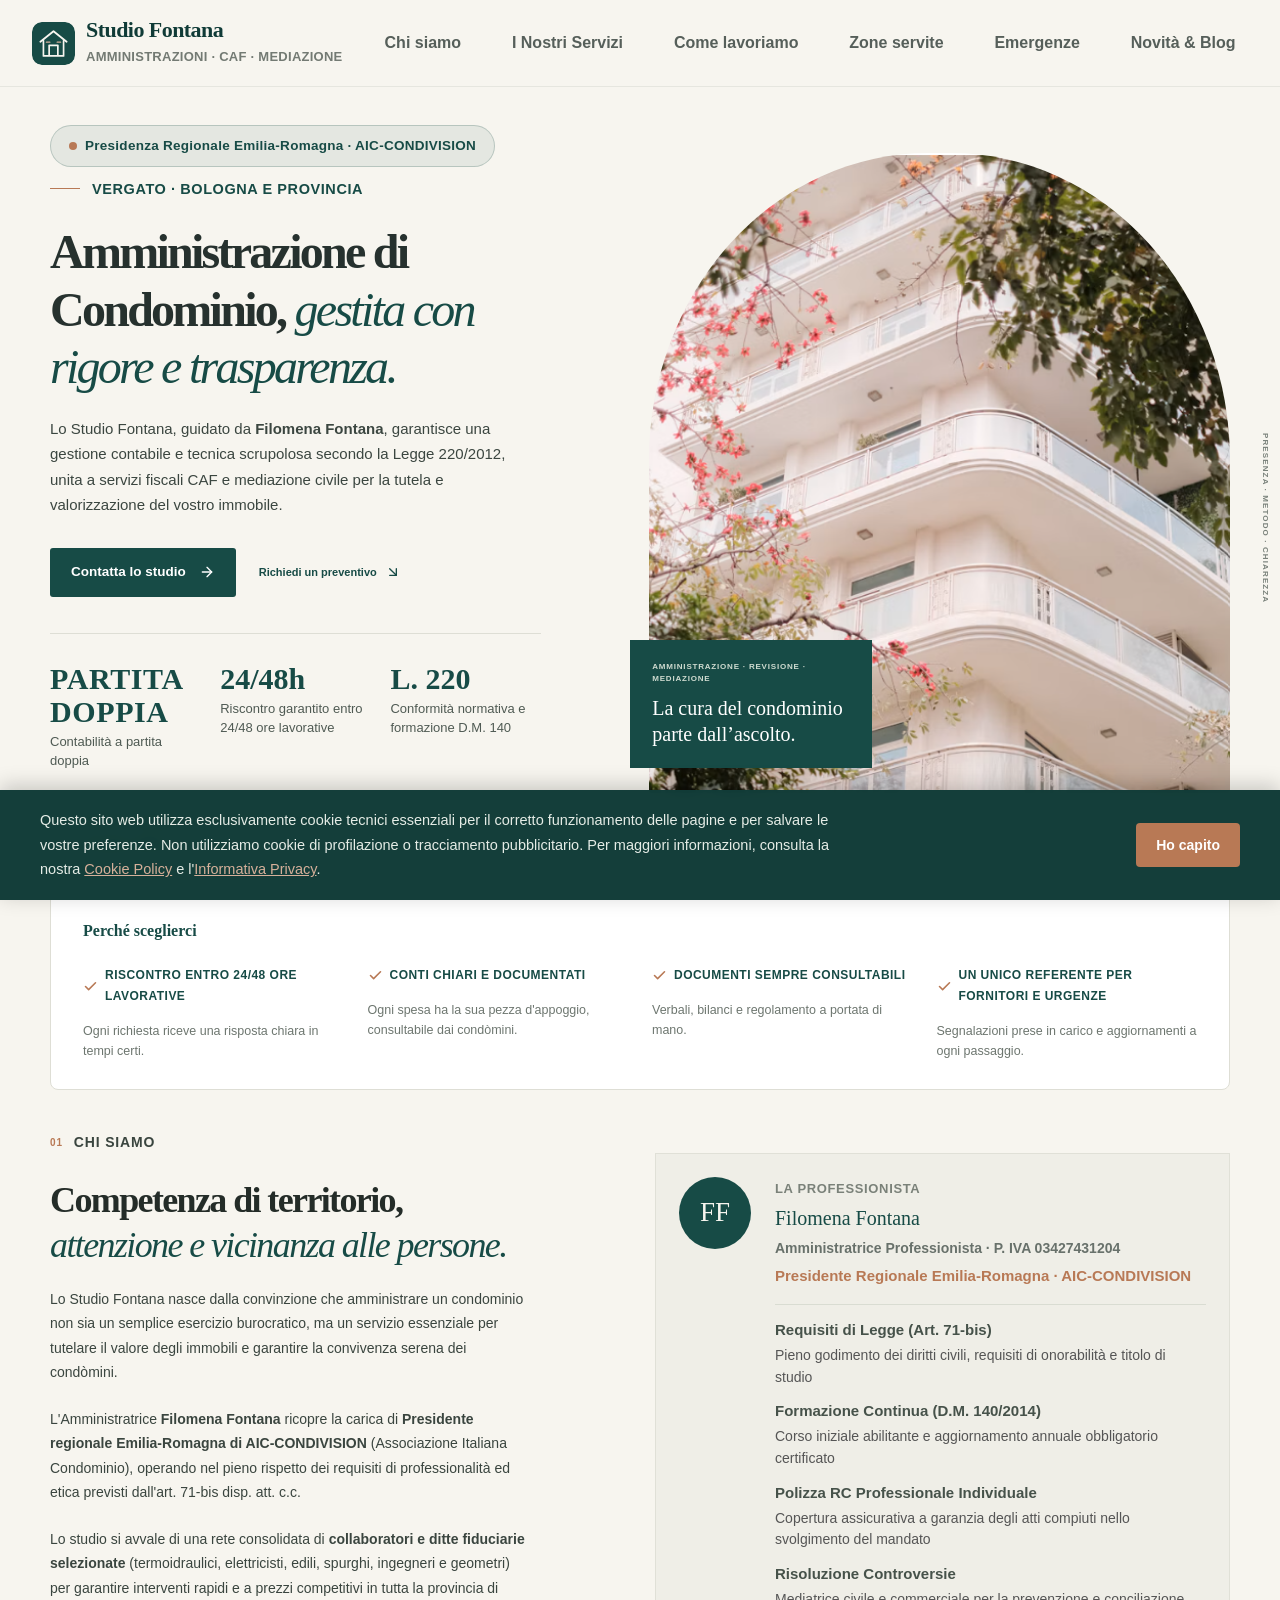
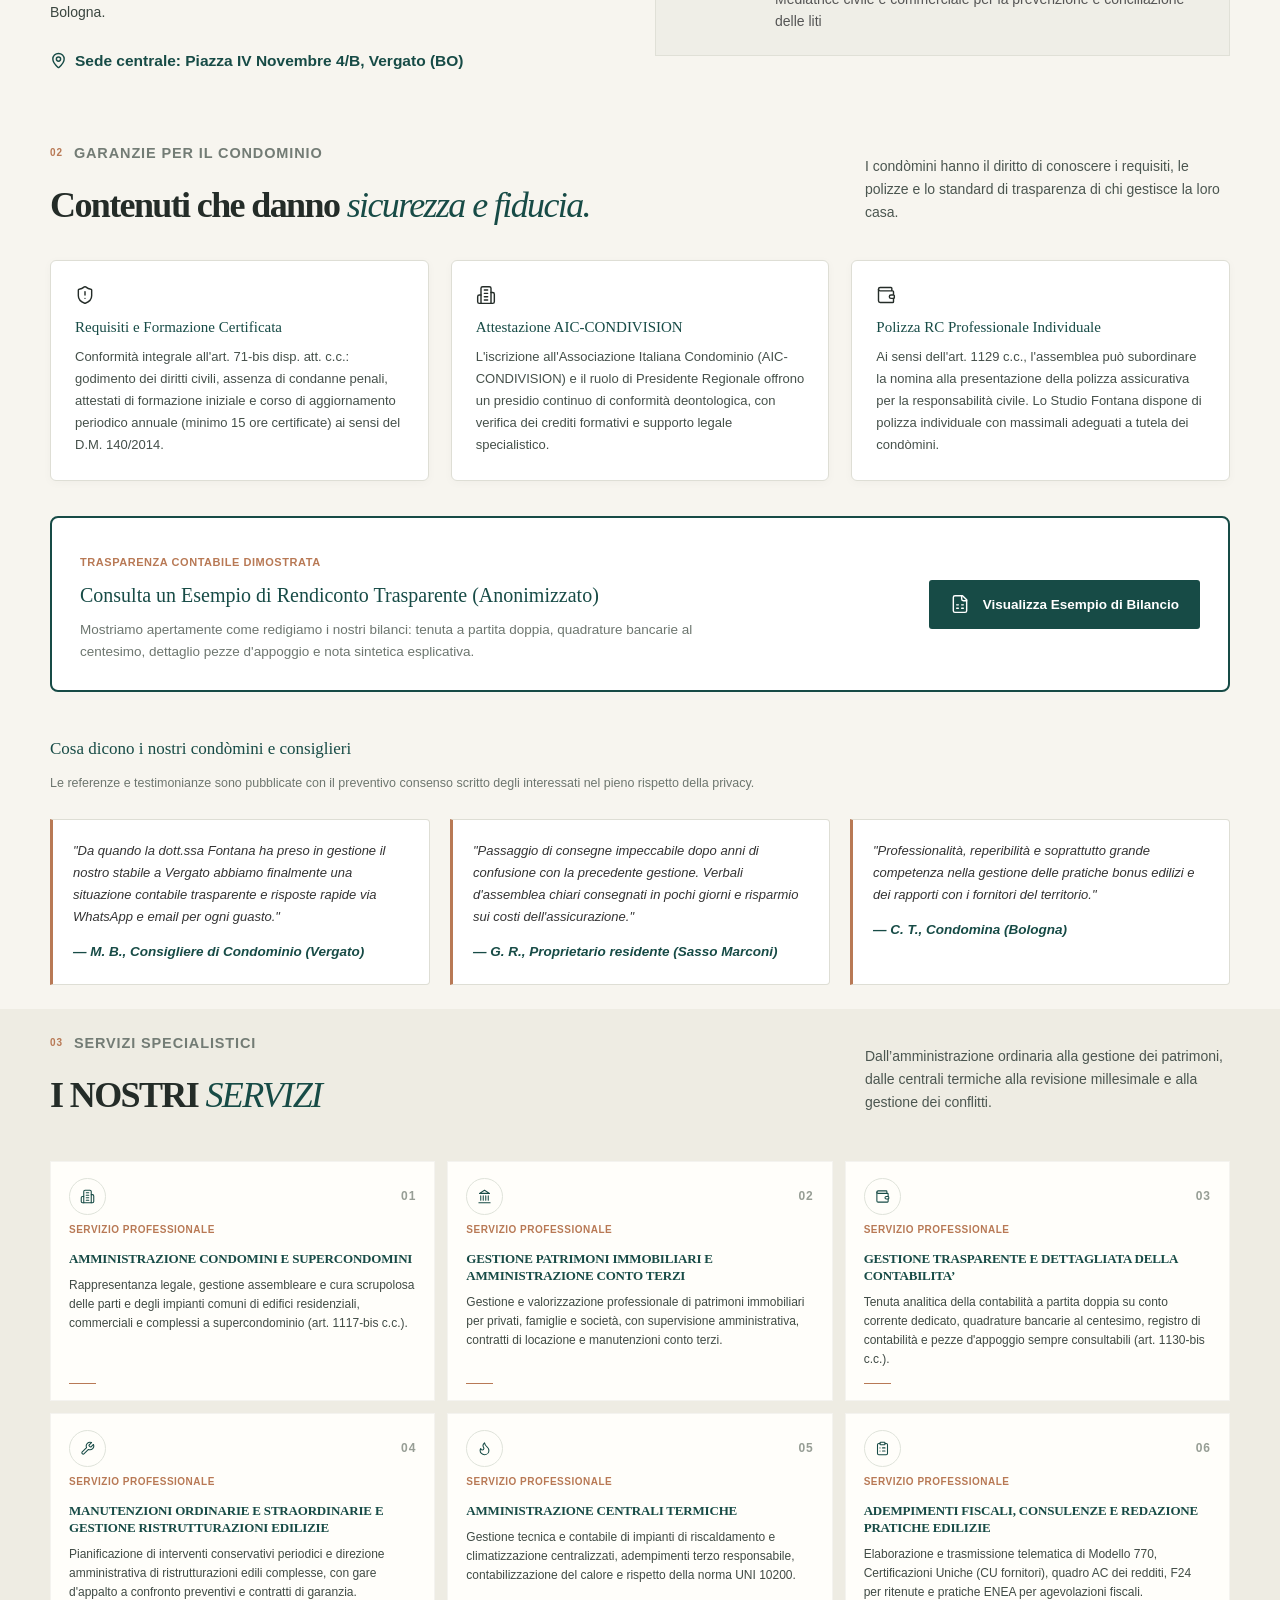
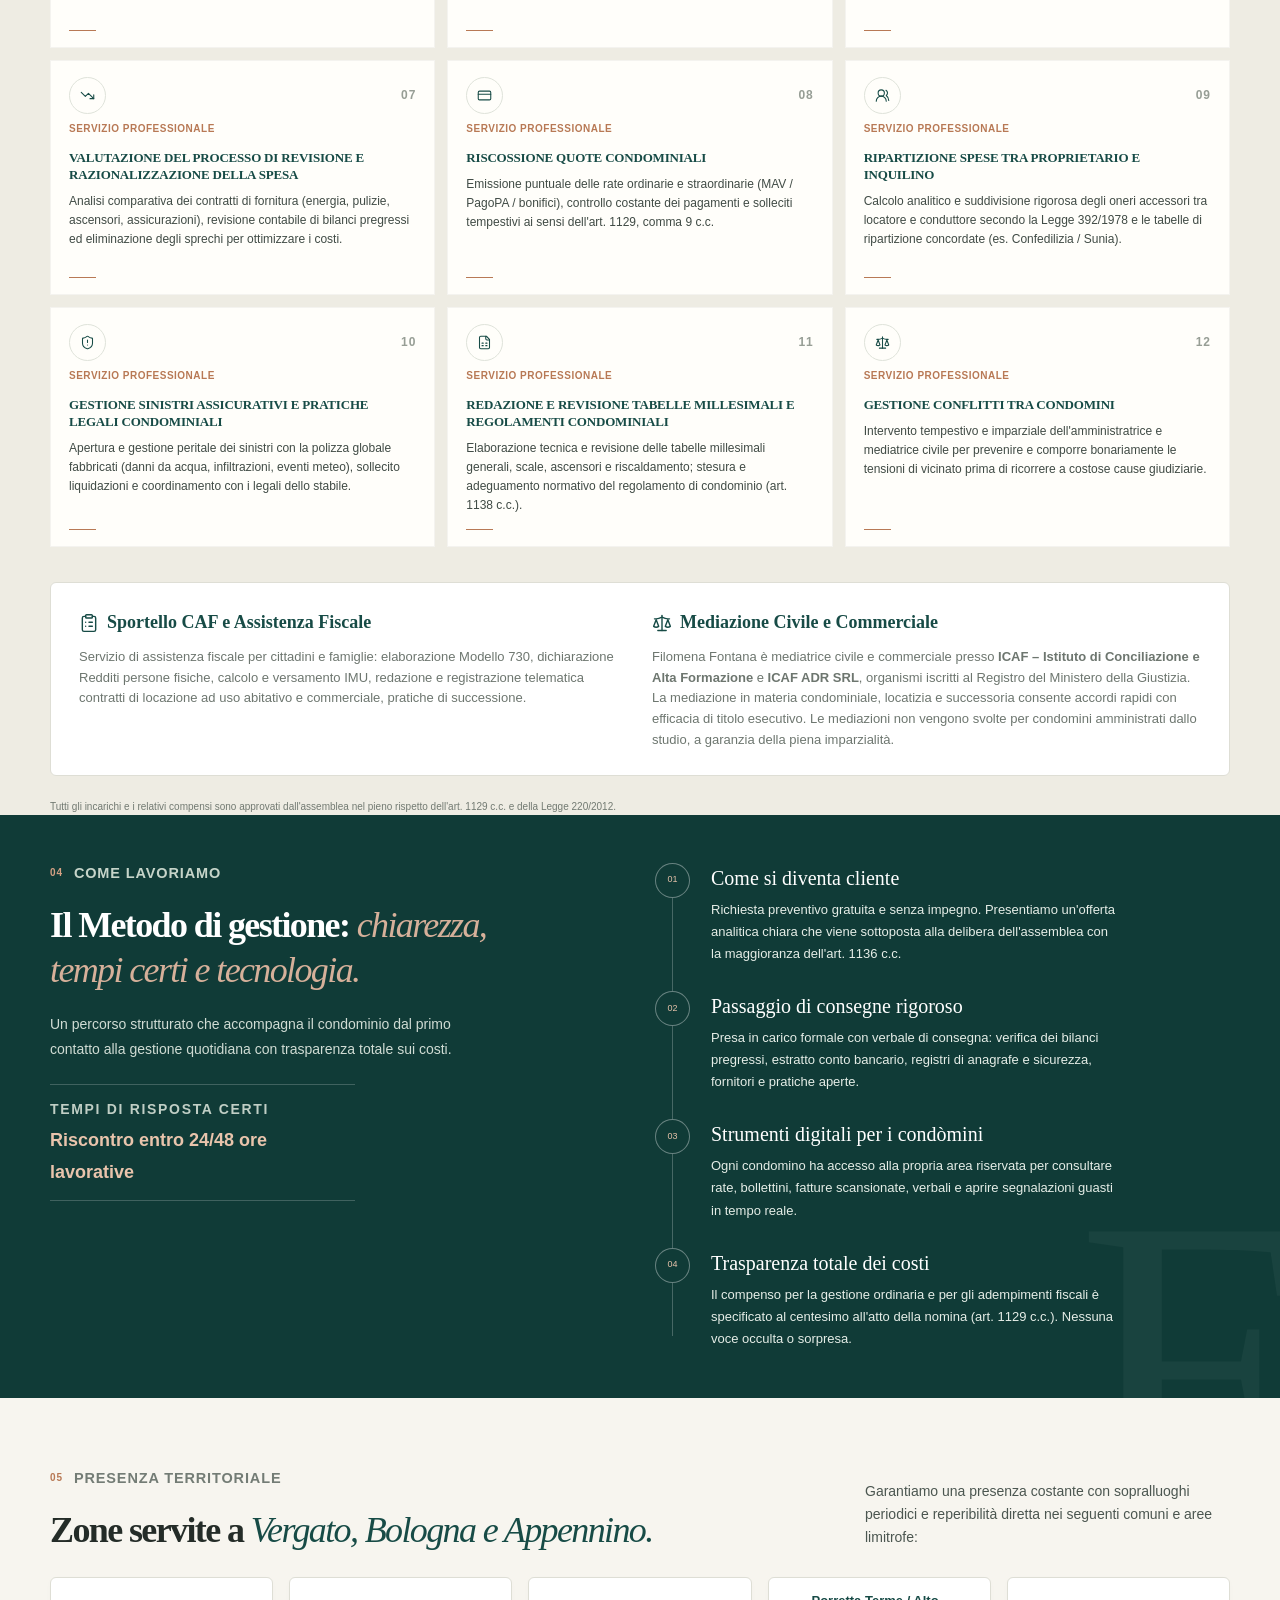
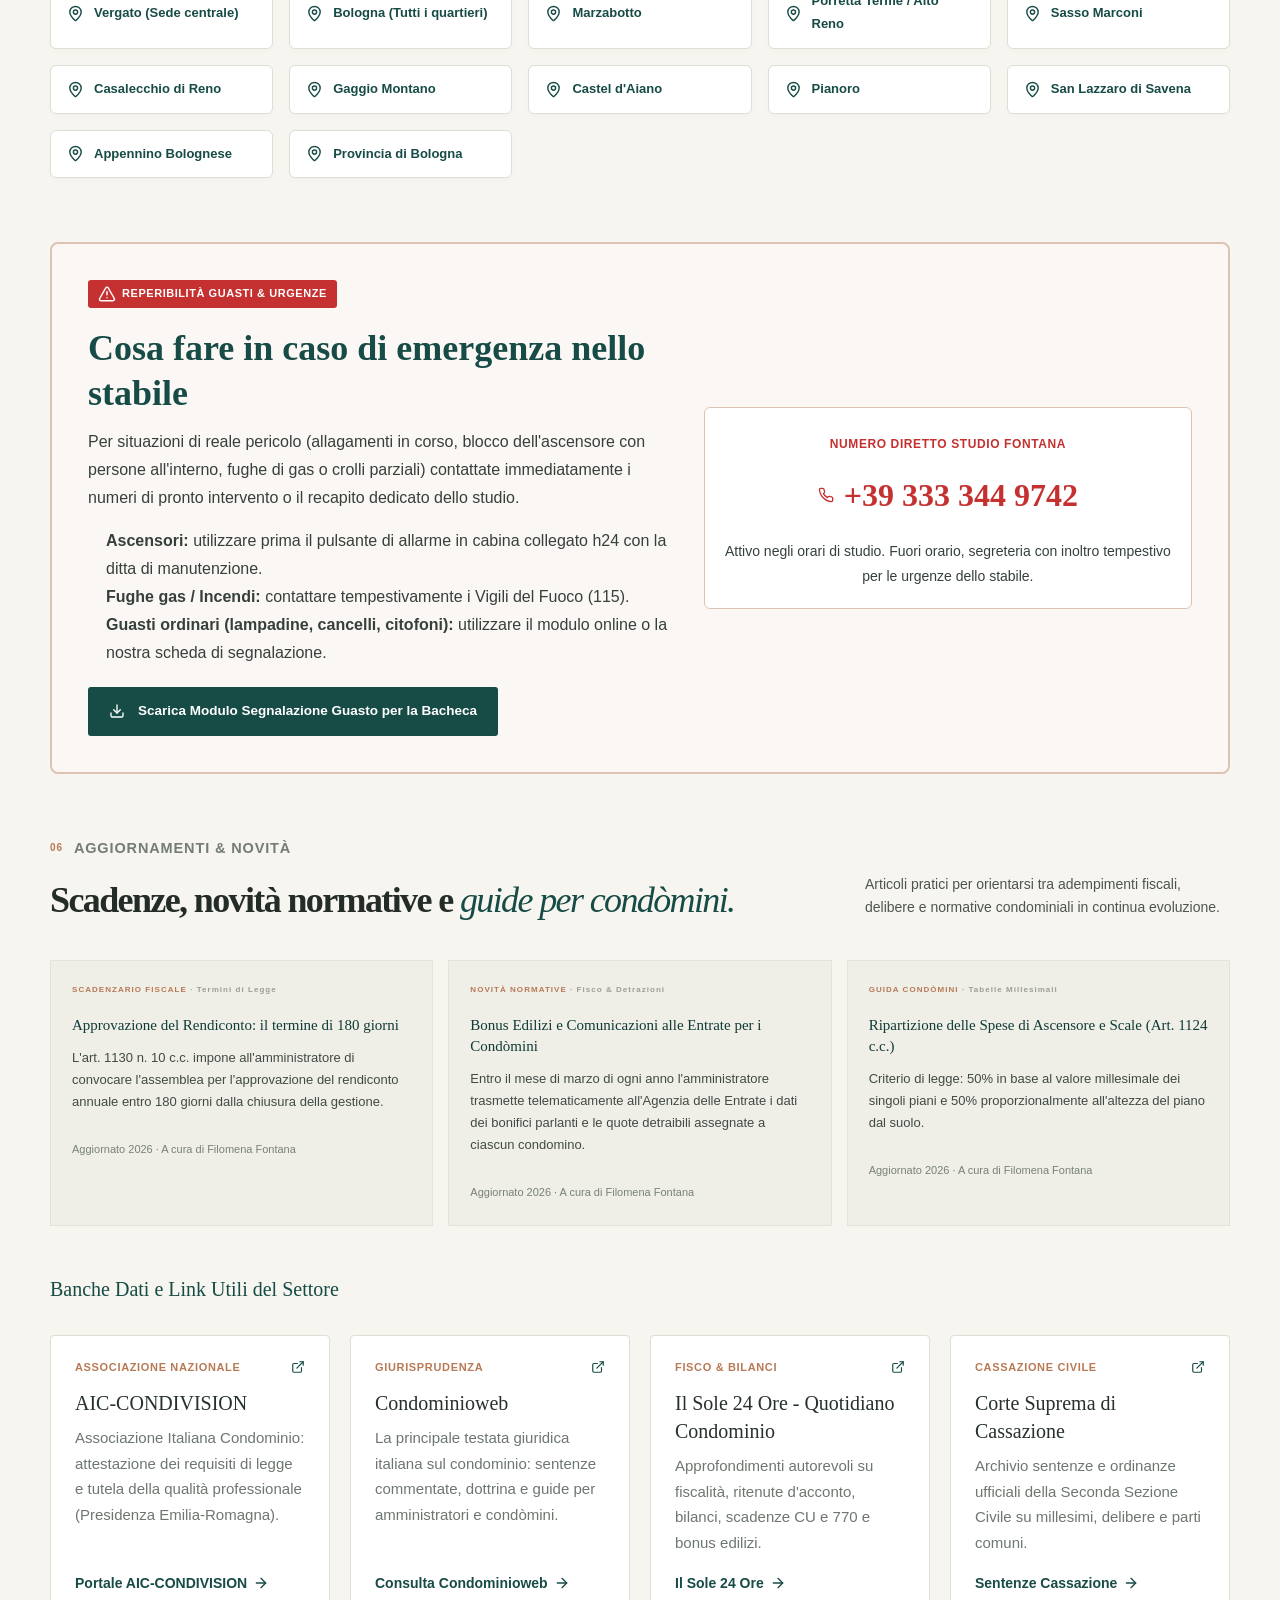
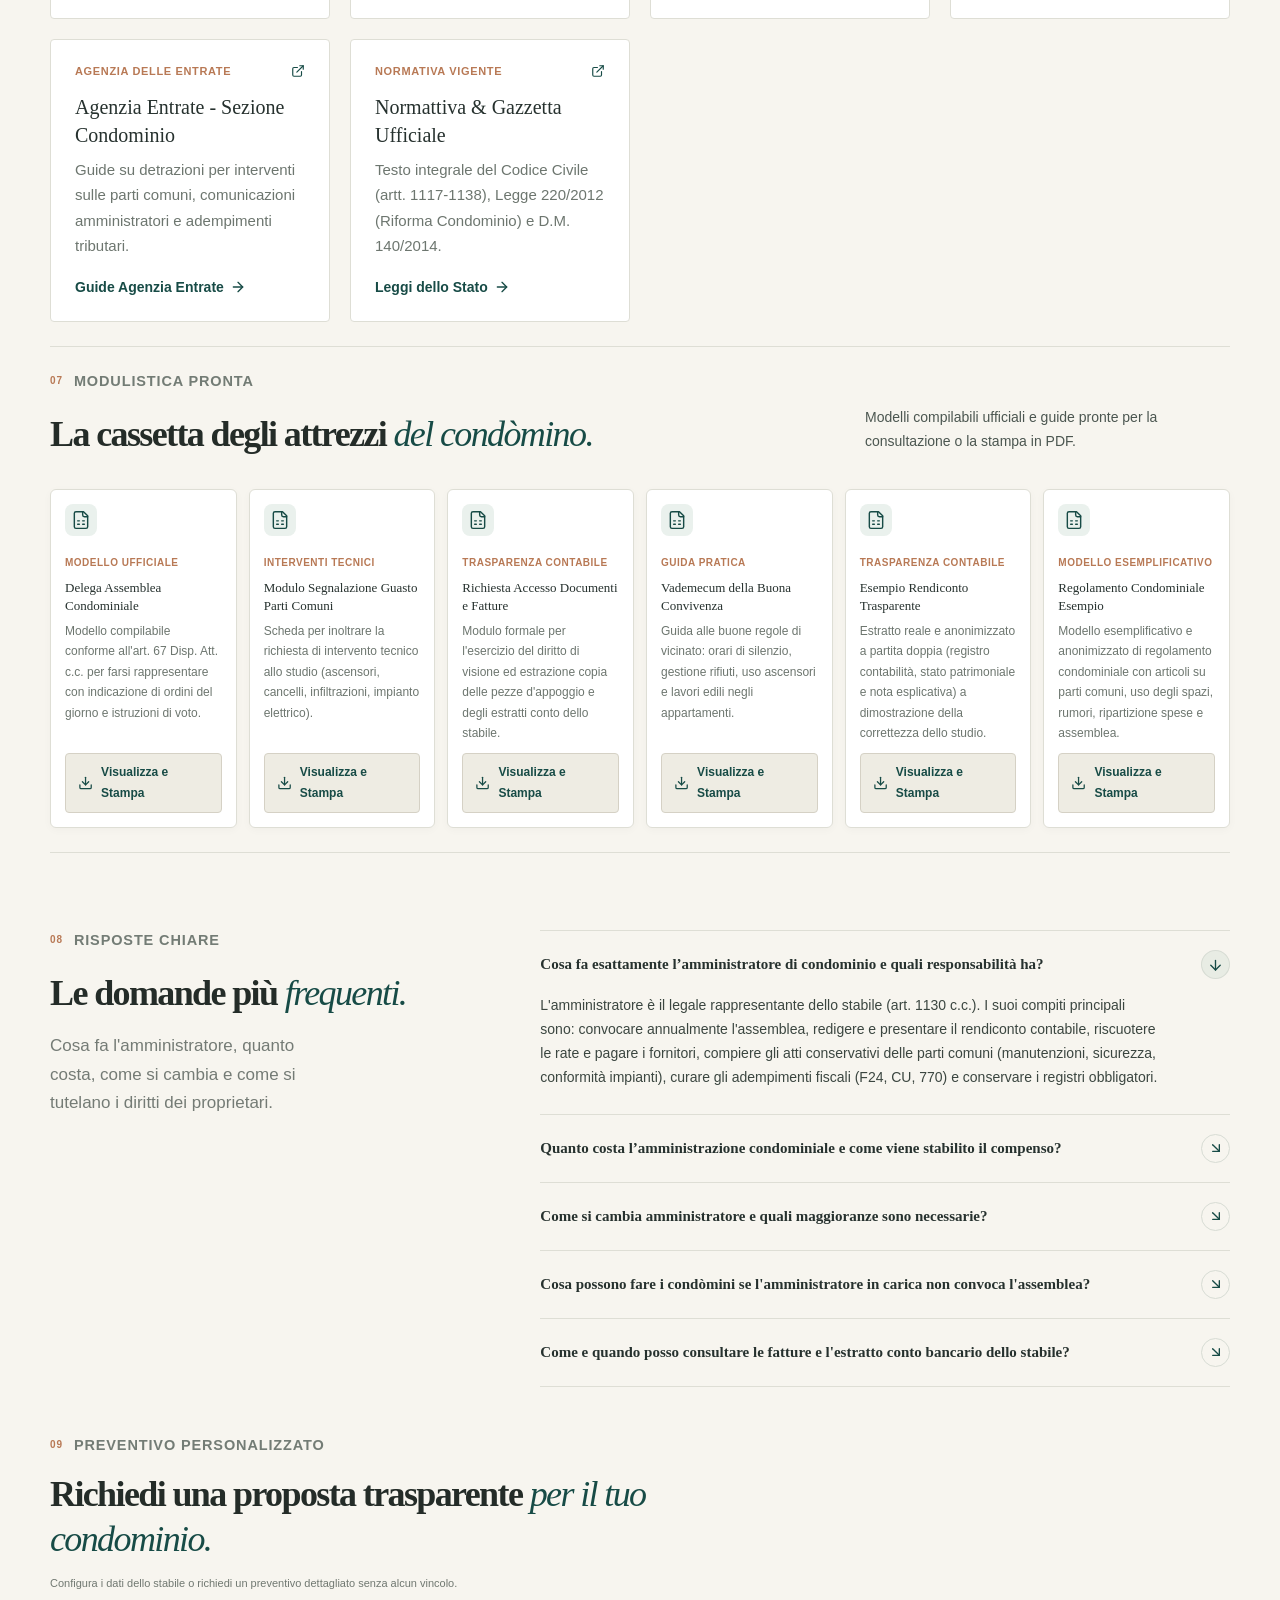
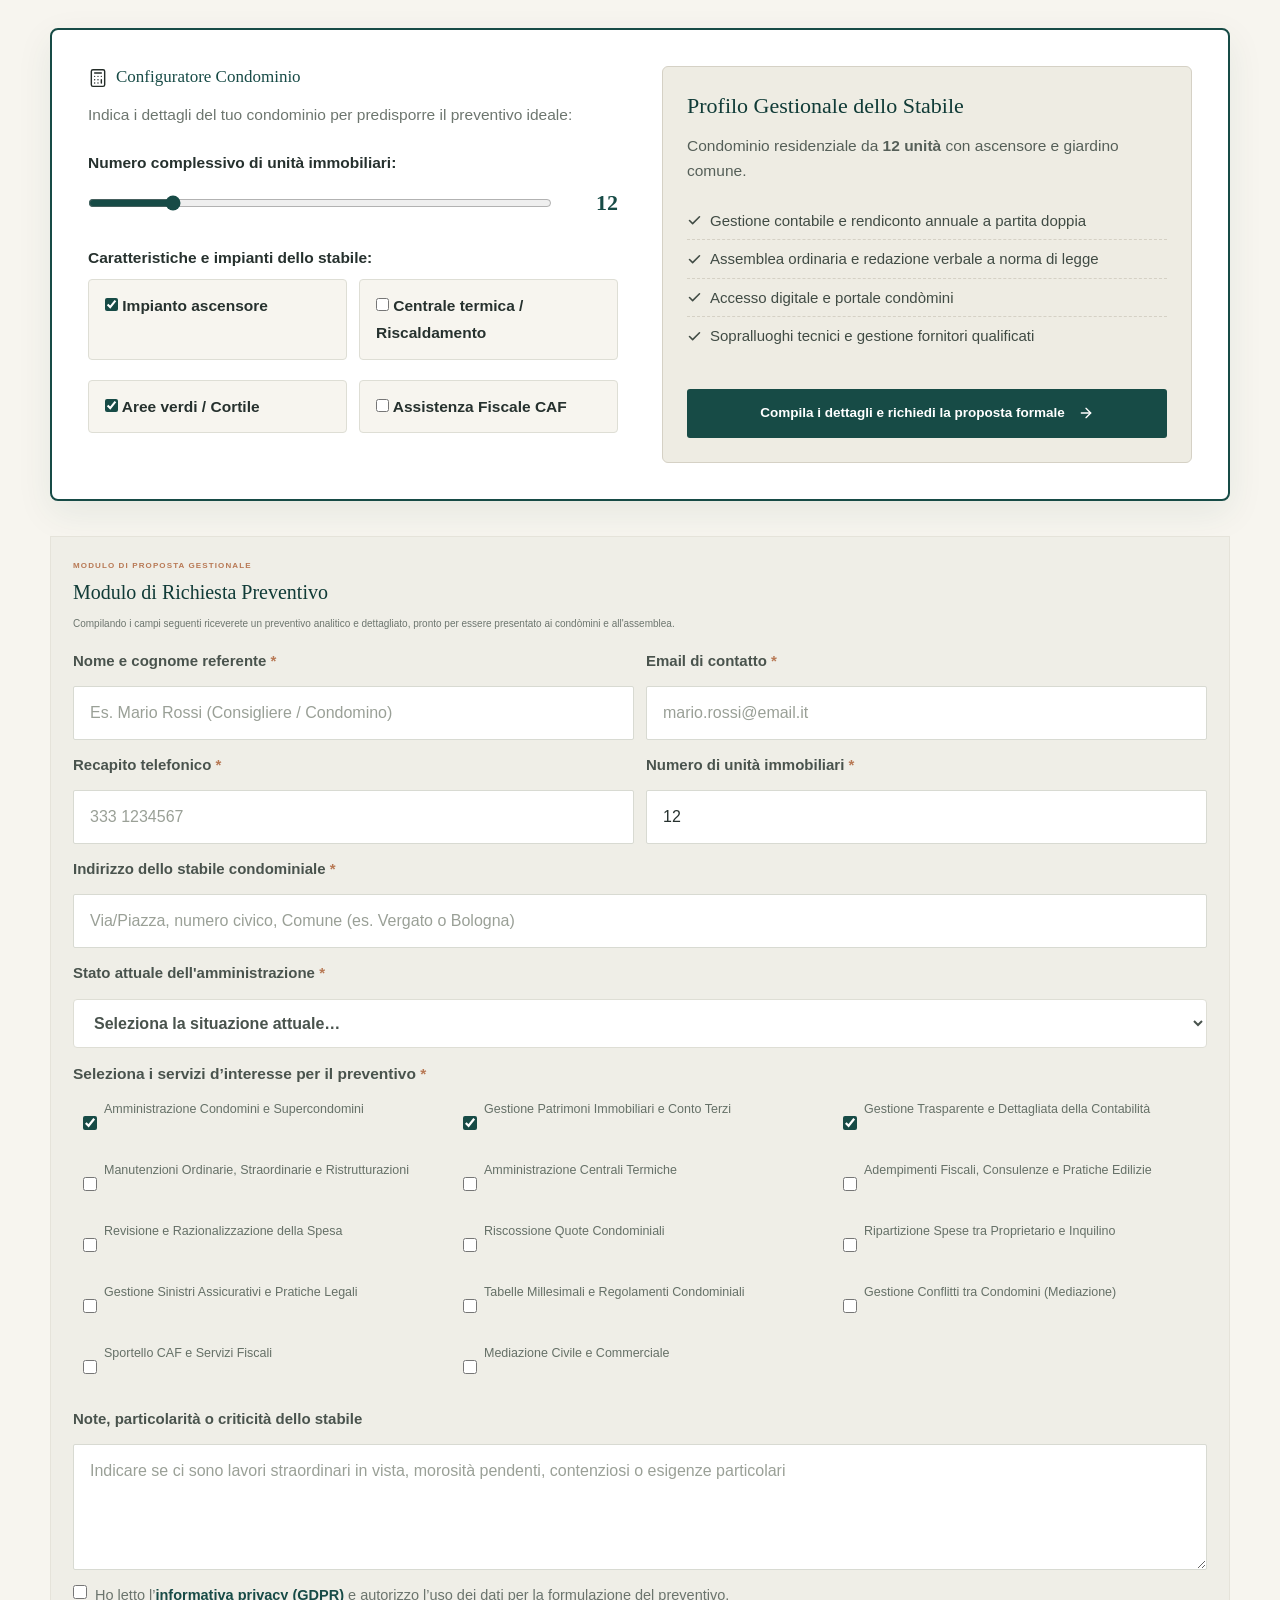
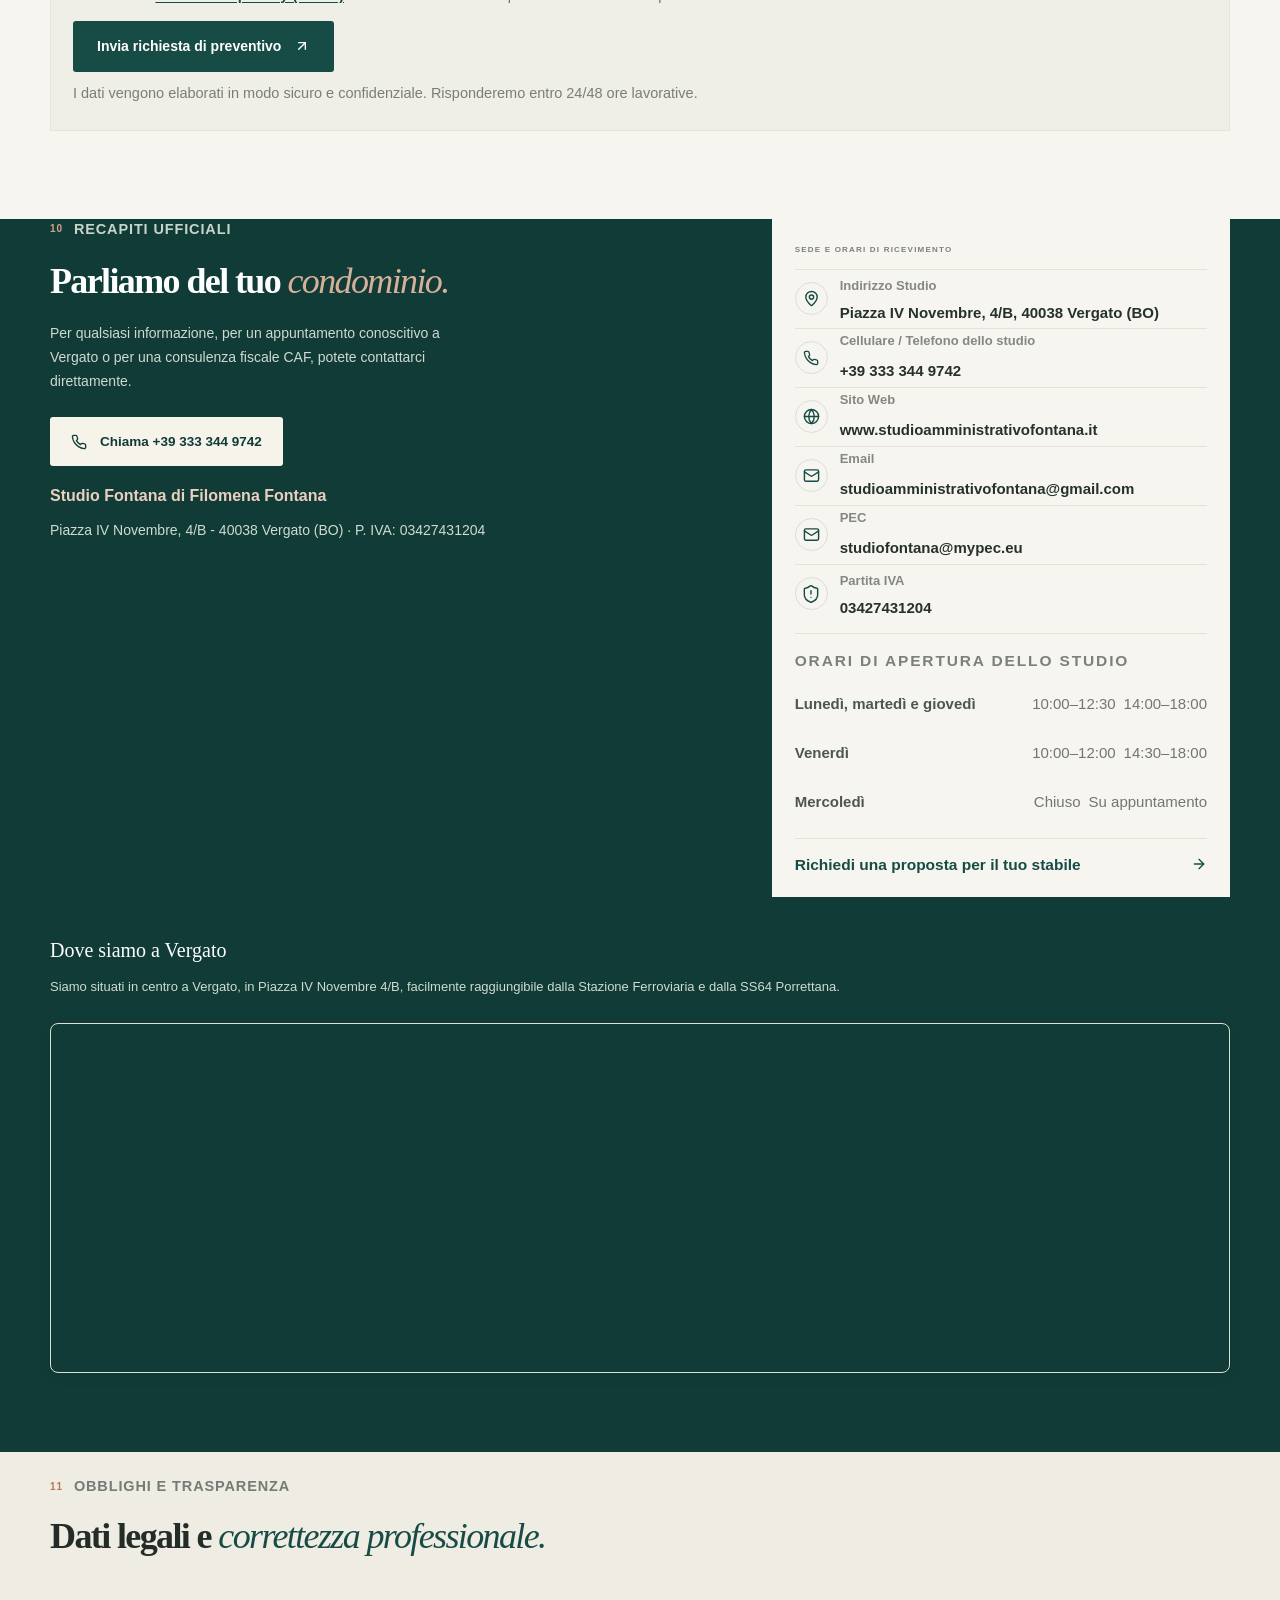
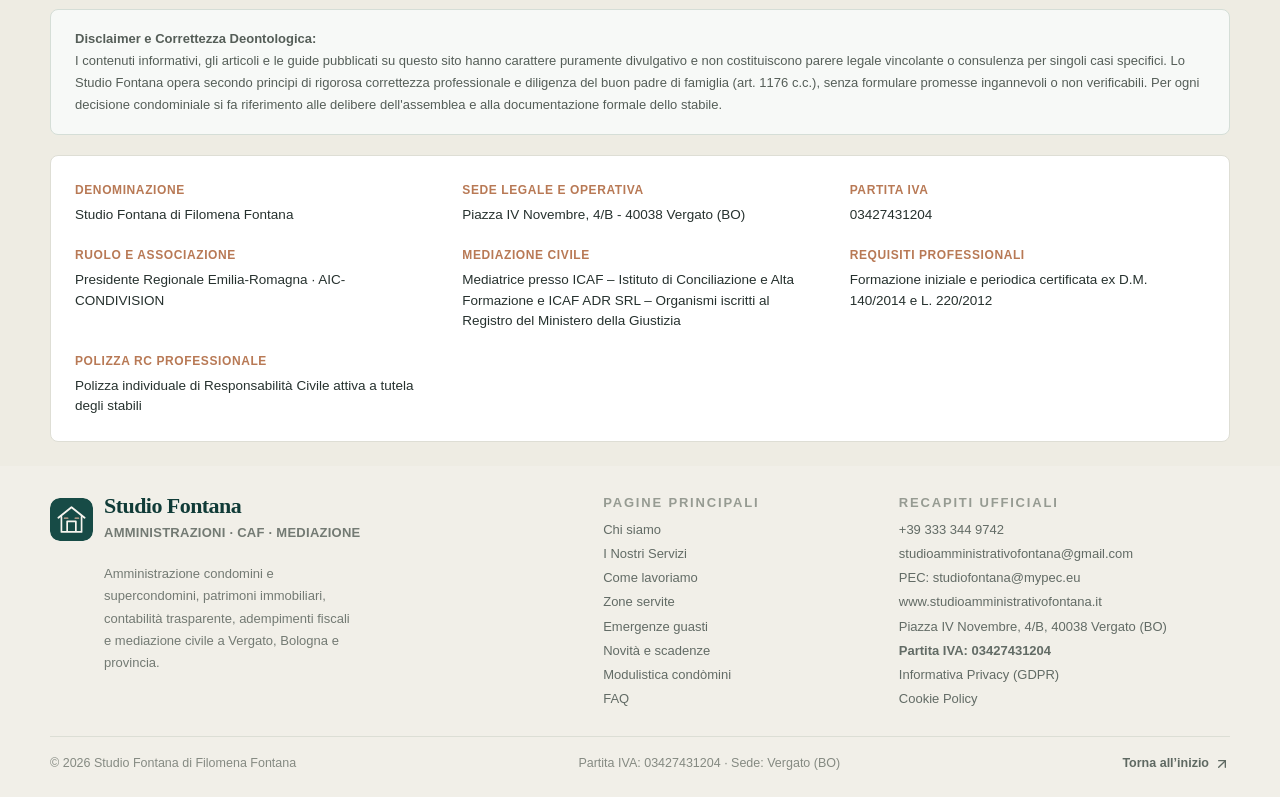
==== commit 37c7a098: "Aggiornamenti sito: correzioni, regolamento condominiale, PEC, mediazione" ====
--- a/index.html
+++ b/index.html
@@ -772,6 +772,17 @@
               <svg xmlns="http://www.w3.org/2000/svg" width="16" height="16" viewBox="0 0 24 24" fill="none" stroke="currentColor" stroke-width="2" stroke-linecap="round" stroke-linejoin="round" aria-hidden="true"><path d="M21 15v4a2 2 0 0 1-2 2H5a2 2 0 0 1-2-2v-4"/><polyline points="7 10 12 15 17 10"/><line x1="12" y1="15" x2="12" y2="3"/></svg> Visualizza e Stampa
             </a>
           </div>
+          <div class="download-card">
+            <div>
+              <div class="download-card__icon-wrap"><svg xmlns="http://www.w3.org/2000/svg" width="20" height="20" viewBox="0 0 24 24" fill="none" stroke="currentColor" stroke-width="1.7" stroke-linecap="round" stroke-linejoin="round" aria-hidden="true"><path d="M15 2H6a2 2 0 0 0-2 2v16a2 2 0 0 0 2 2h12a2 2 0 0 0 2-2V7Z"/><path d="M14 2v4a2 2 0 0 0 2 2h4"/><path d="M8 13h2"/><path d="M14 13h2"/><path d="M8 17h2"/><path d="M14 17h2"/></svg></div>
+              <span style="font-size:10px; font-weight:700; color:var(--copper); text-transform:uppercase; letter-spacing:0.05em;">Modello Esemplificativo</span>
+              <h4 style="margin-top:6px;">Regolamento Condominiale Esempio</h4>
+              <p>Modello esemplificativo e anonimizzato di regolamento condominiale con articoli su parti comuni, uso degli spazi, rumori, ripartizione spese e assemblea.</p>
+            </div>
+            <a class="download-card__btn" href="assets/documenti/regolamento-condominiale-esempio.html" target="_blank">
+              <svg xmlns="http://www.w3.org/2000/svg" width="16" height="16" viewBox="0 0 24 24" fill="none" stroke="currentColor" stroke-width="2" stroke-linecap="round" stroke-linejoin="round" aria-hidden="true"><path d="M21 15v4a2 2 0 0 1-2 2H5a2 2 0 0 1-2-2v-4"/><polyline points="7 10 12 15 17 10"/><line x1="12" y1="15" x2="12" y2="3"/></svg> Visualizza e Stampa
+            </a>
+          </div>
         </div>
       </section>
 
--- a/assets/style.css
+++ b/assets/style.css
@@ -1062,7 +1062,7 @@
 .method-section{padding-bottom:24px !important}
 
 /* === DOWNLOAD CARDS: 5 su una riga === */
-.downloads-grid{display:grid;grid-template-columns:repeat(5,1fr);gap:12px}
+.downloads-grid{display:grid;grid-template-columns:repeat(6,1fr);gap:12px}
 .download-card{padding:14px;font-size:12px}
 .download-card h4{font-size:13px;margin-top:4px;margin-bottom:6px;line-height:1.3}
 .download-card p{font-size:11.5px;line-height:1.5;margin-bottom:10px}
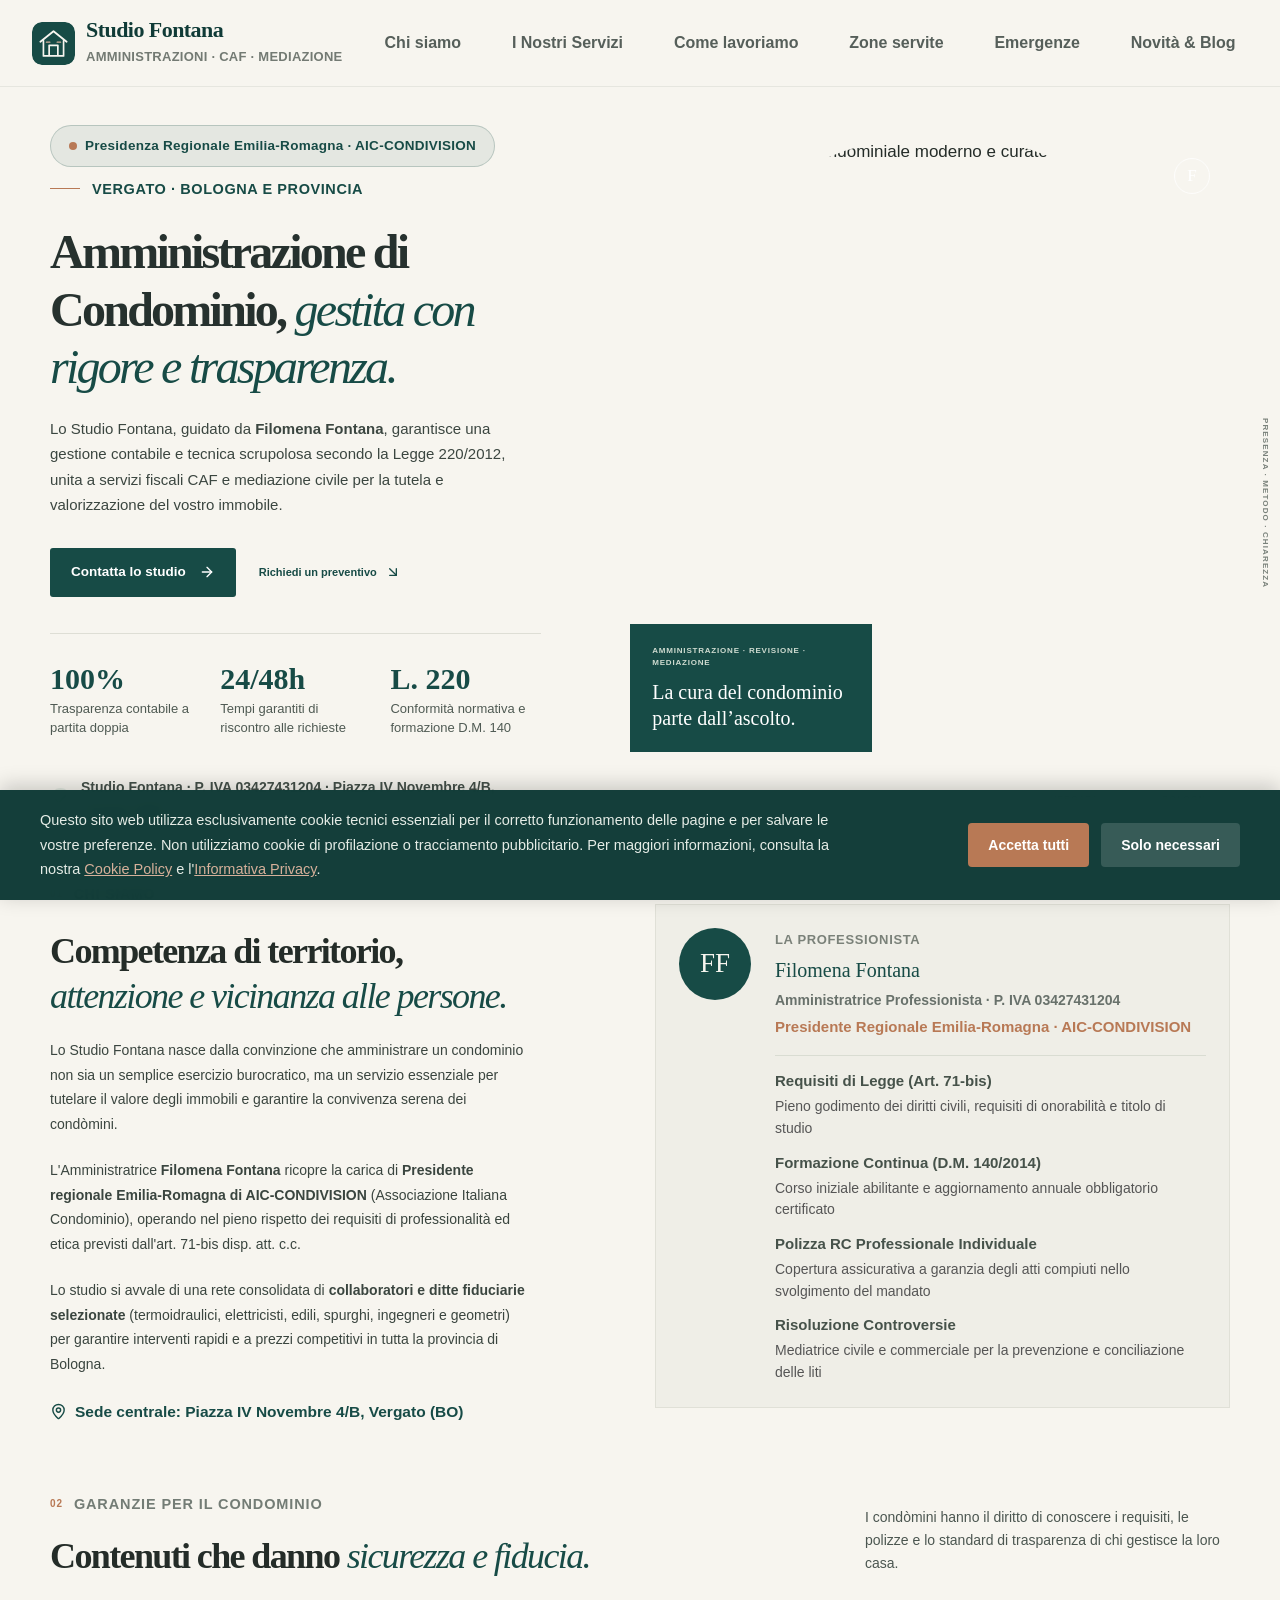
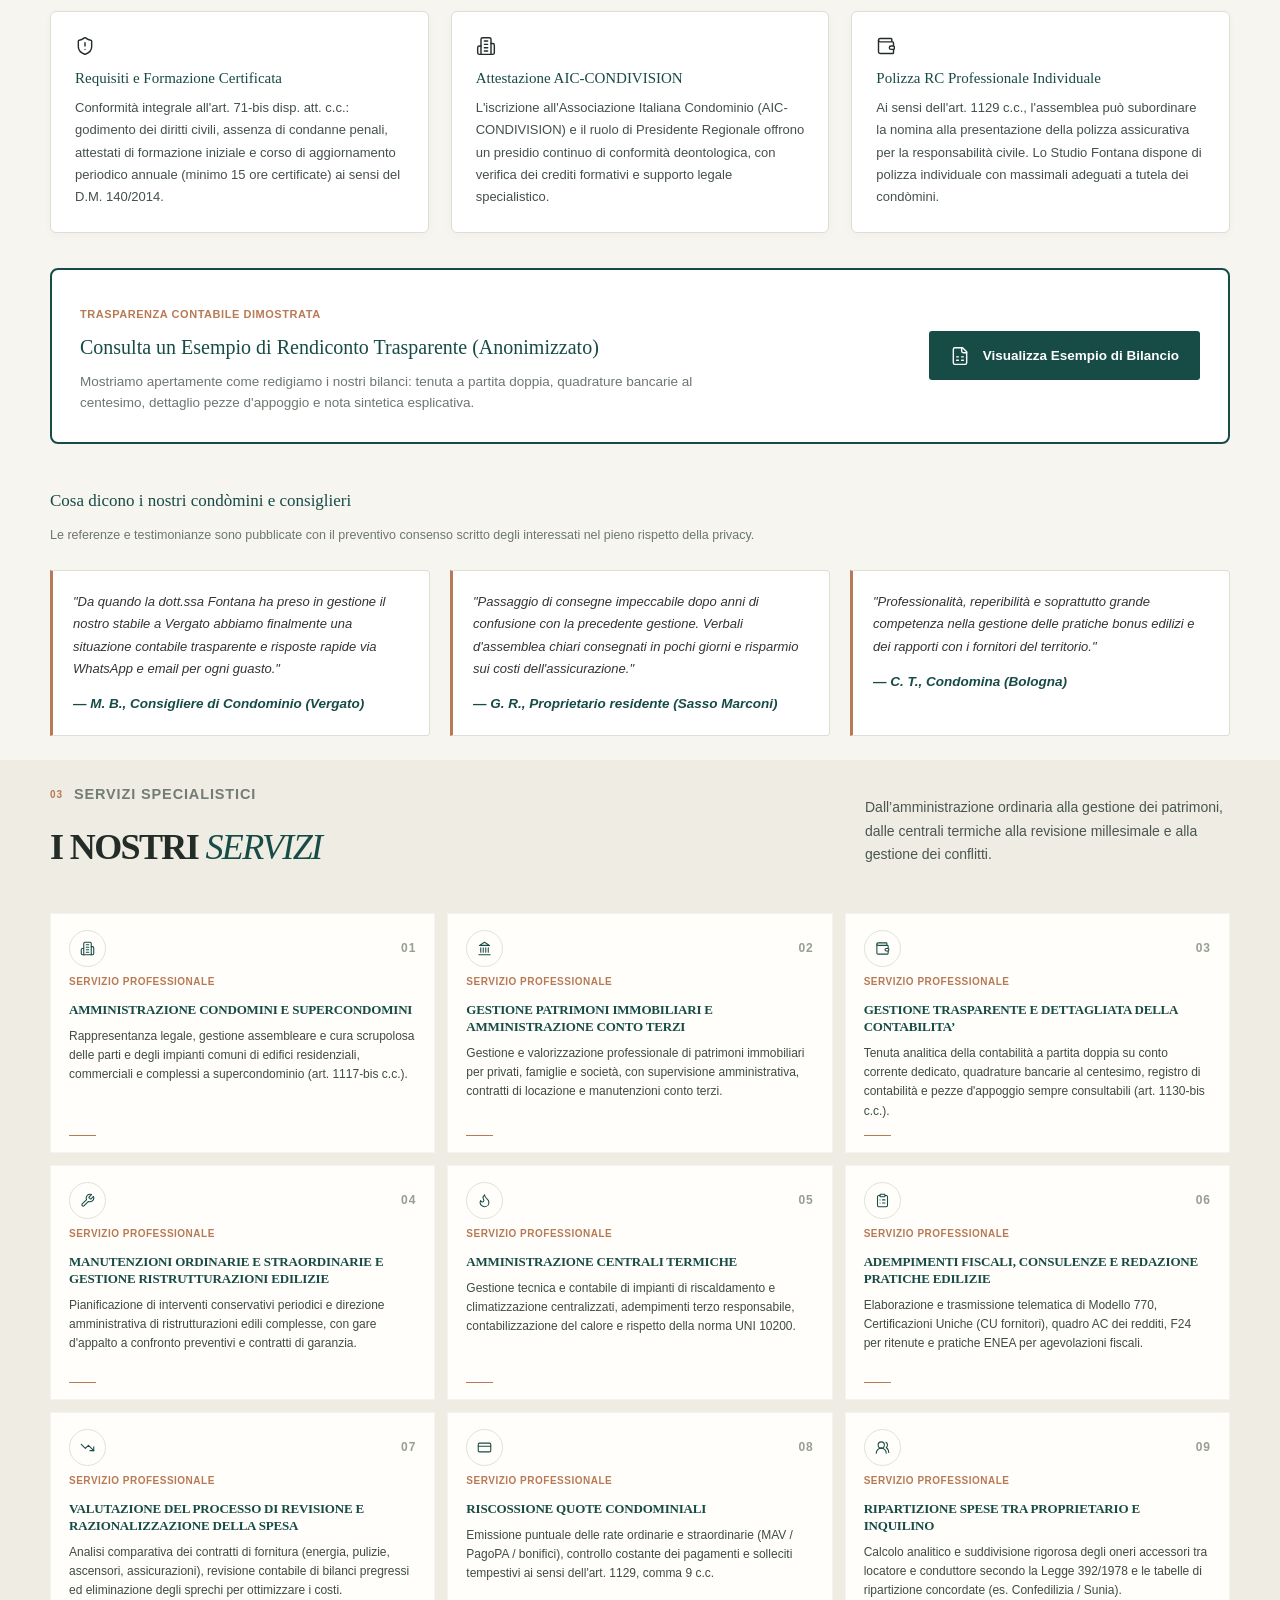
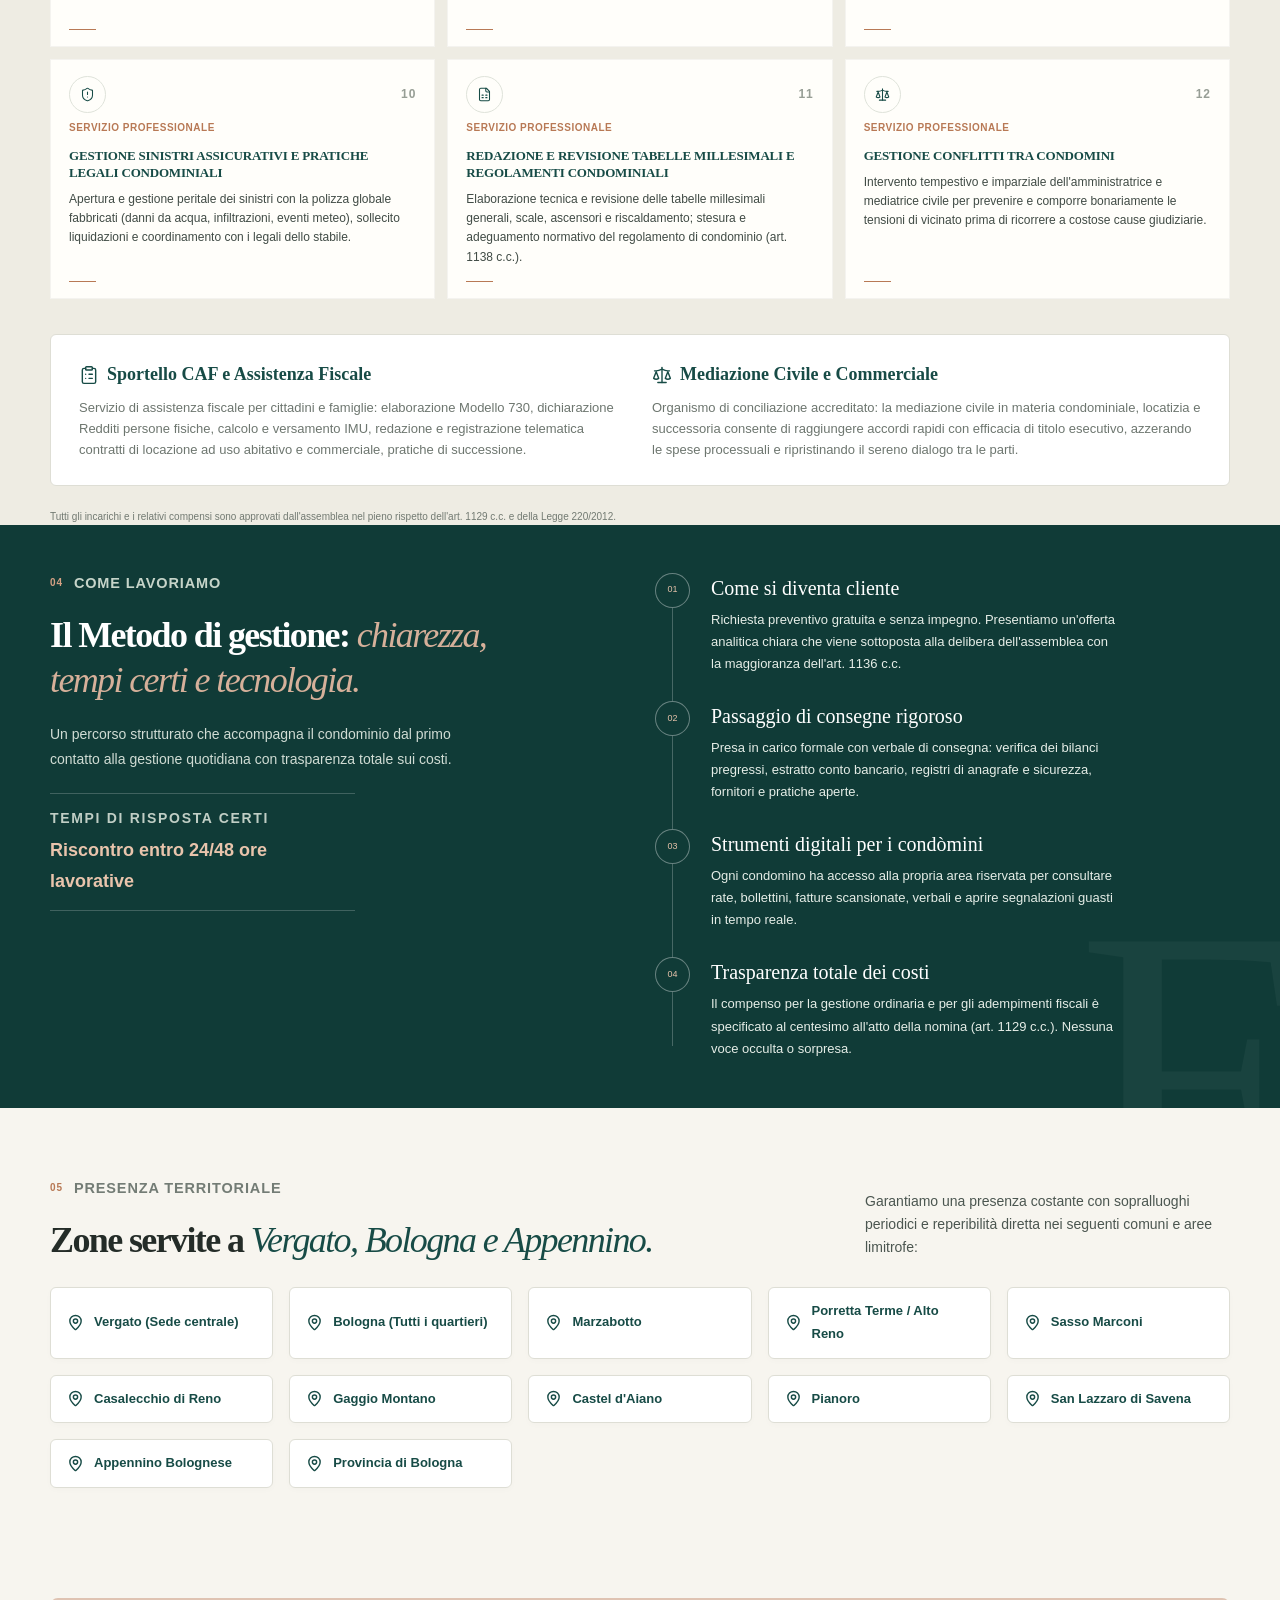
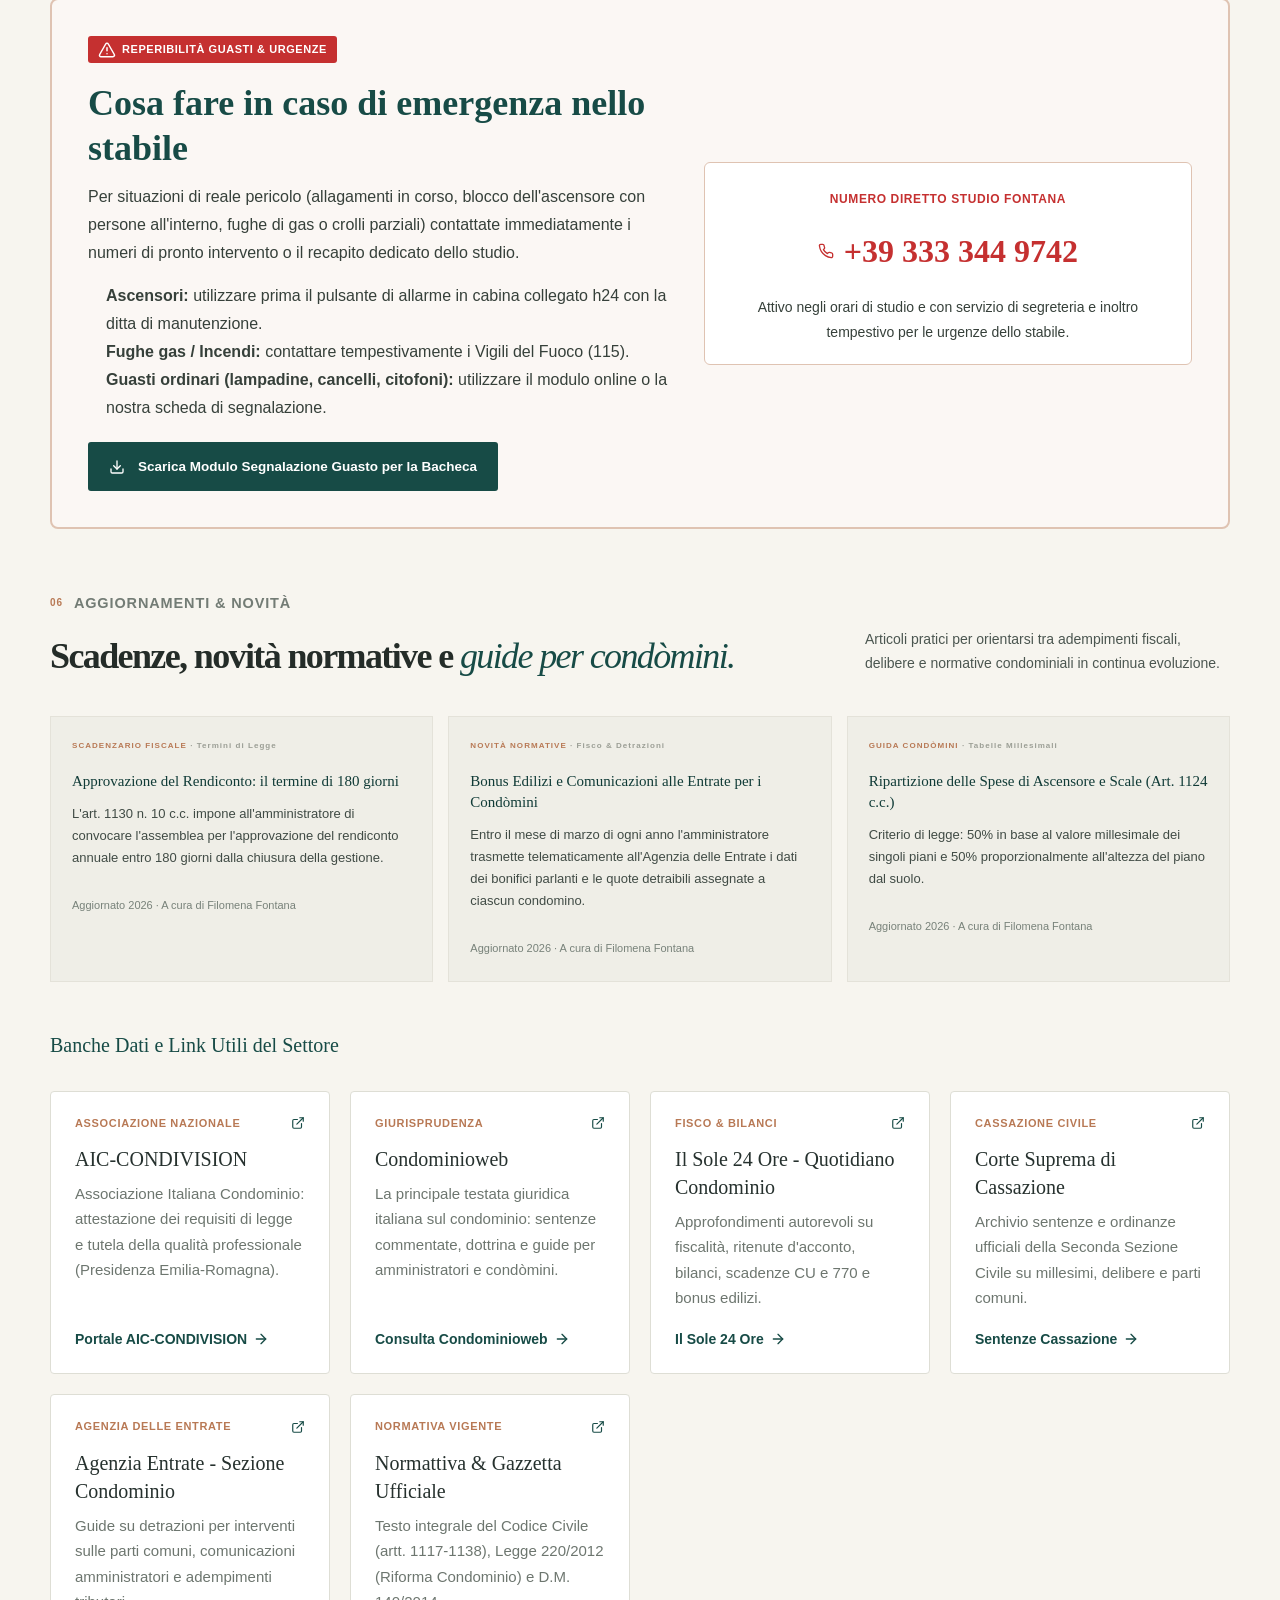
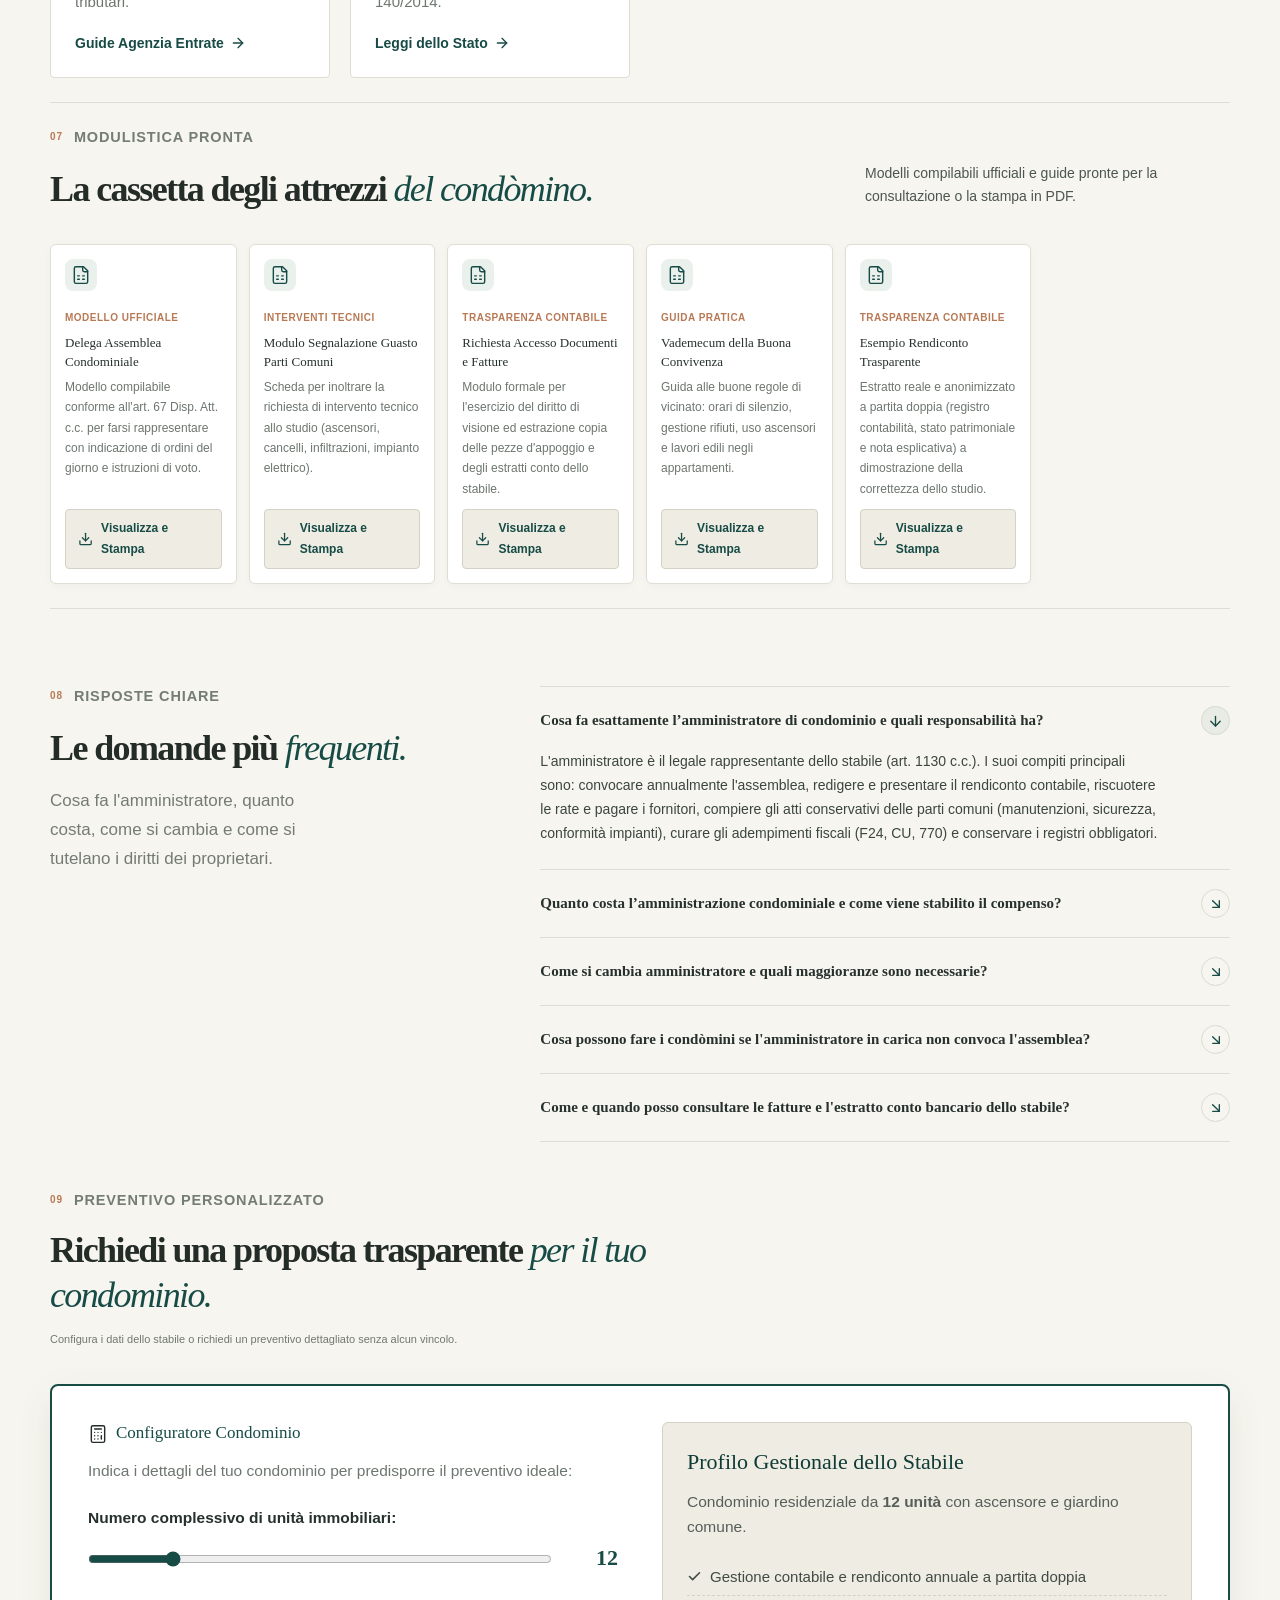
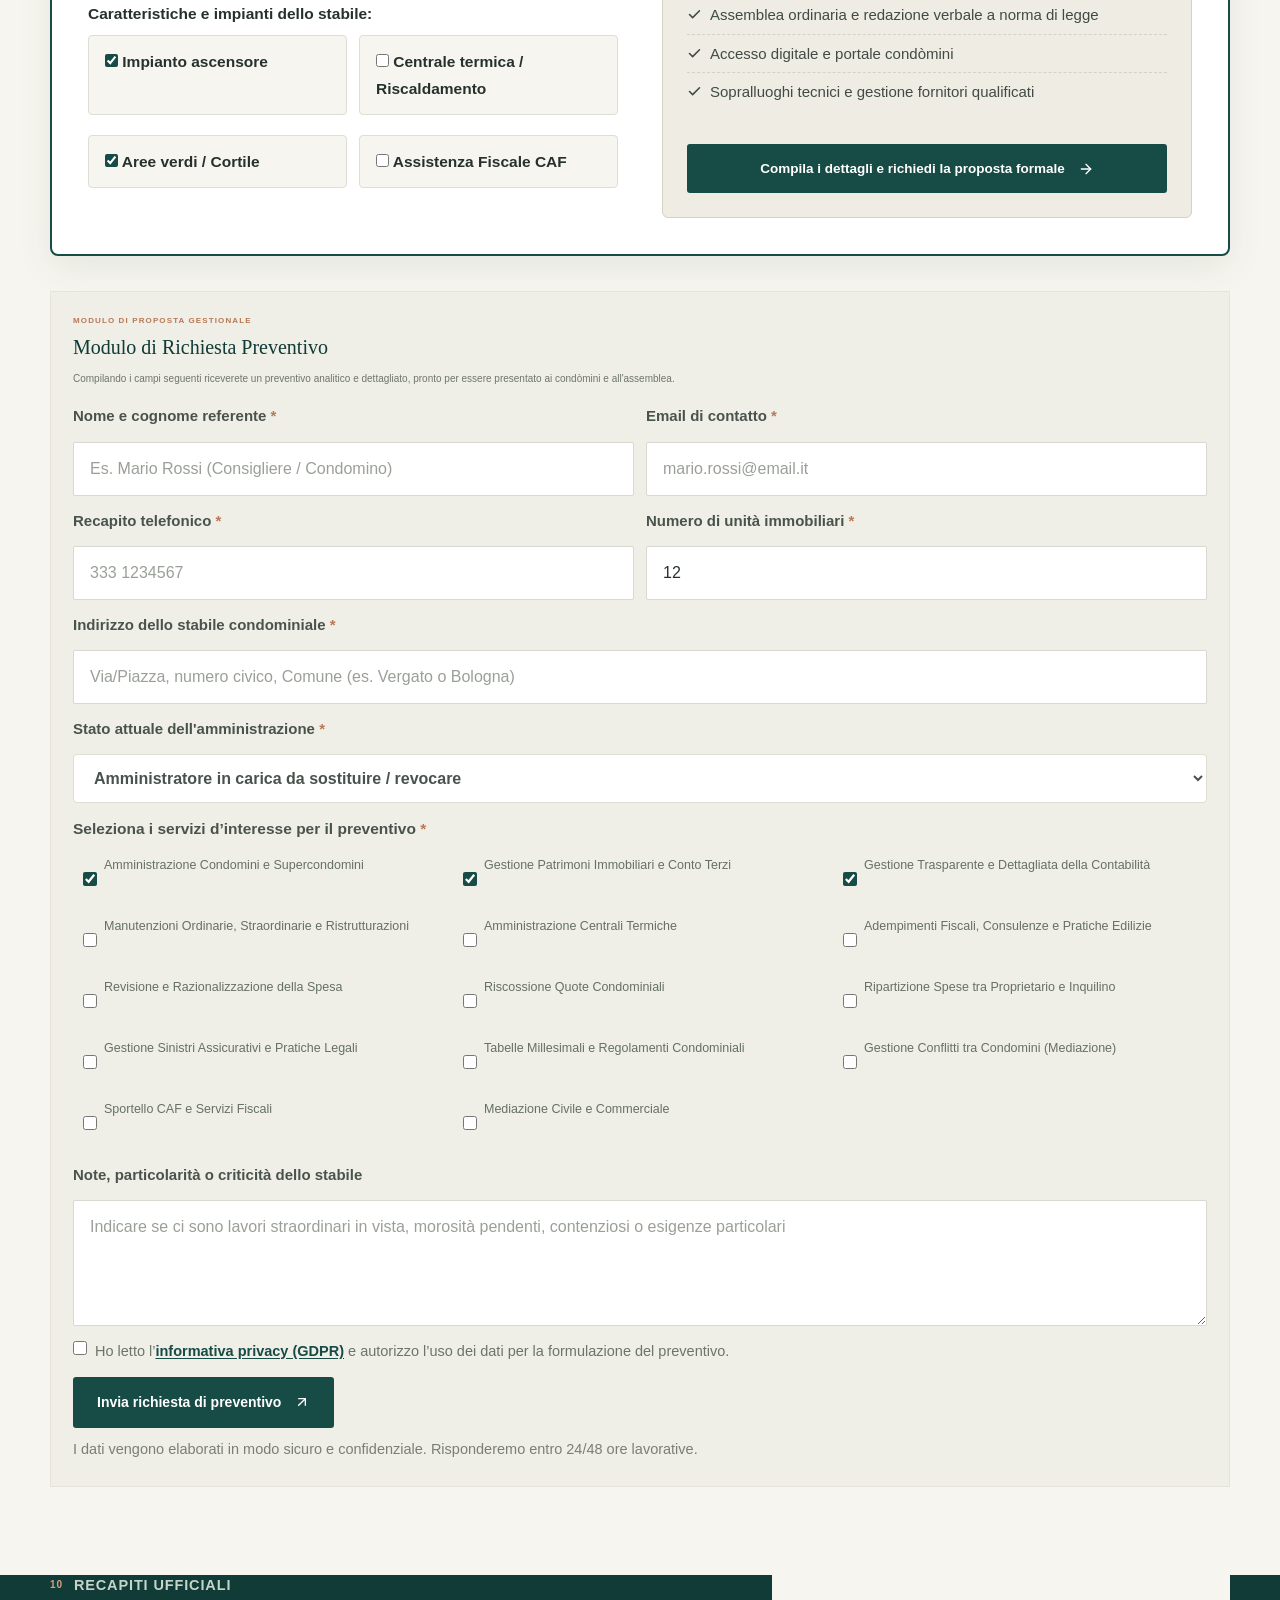
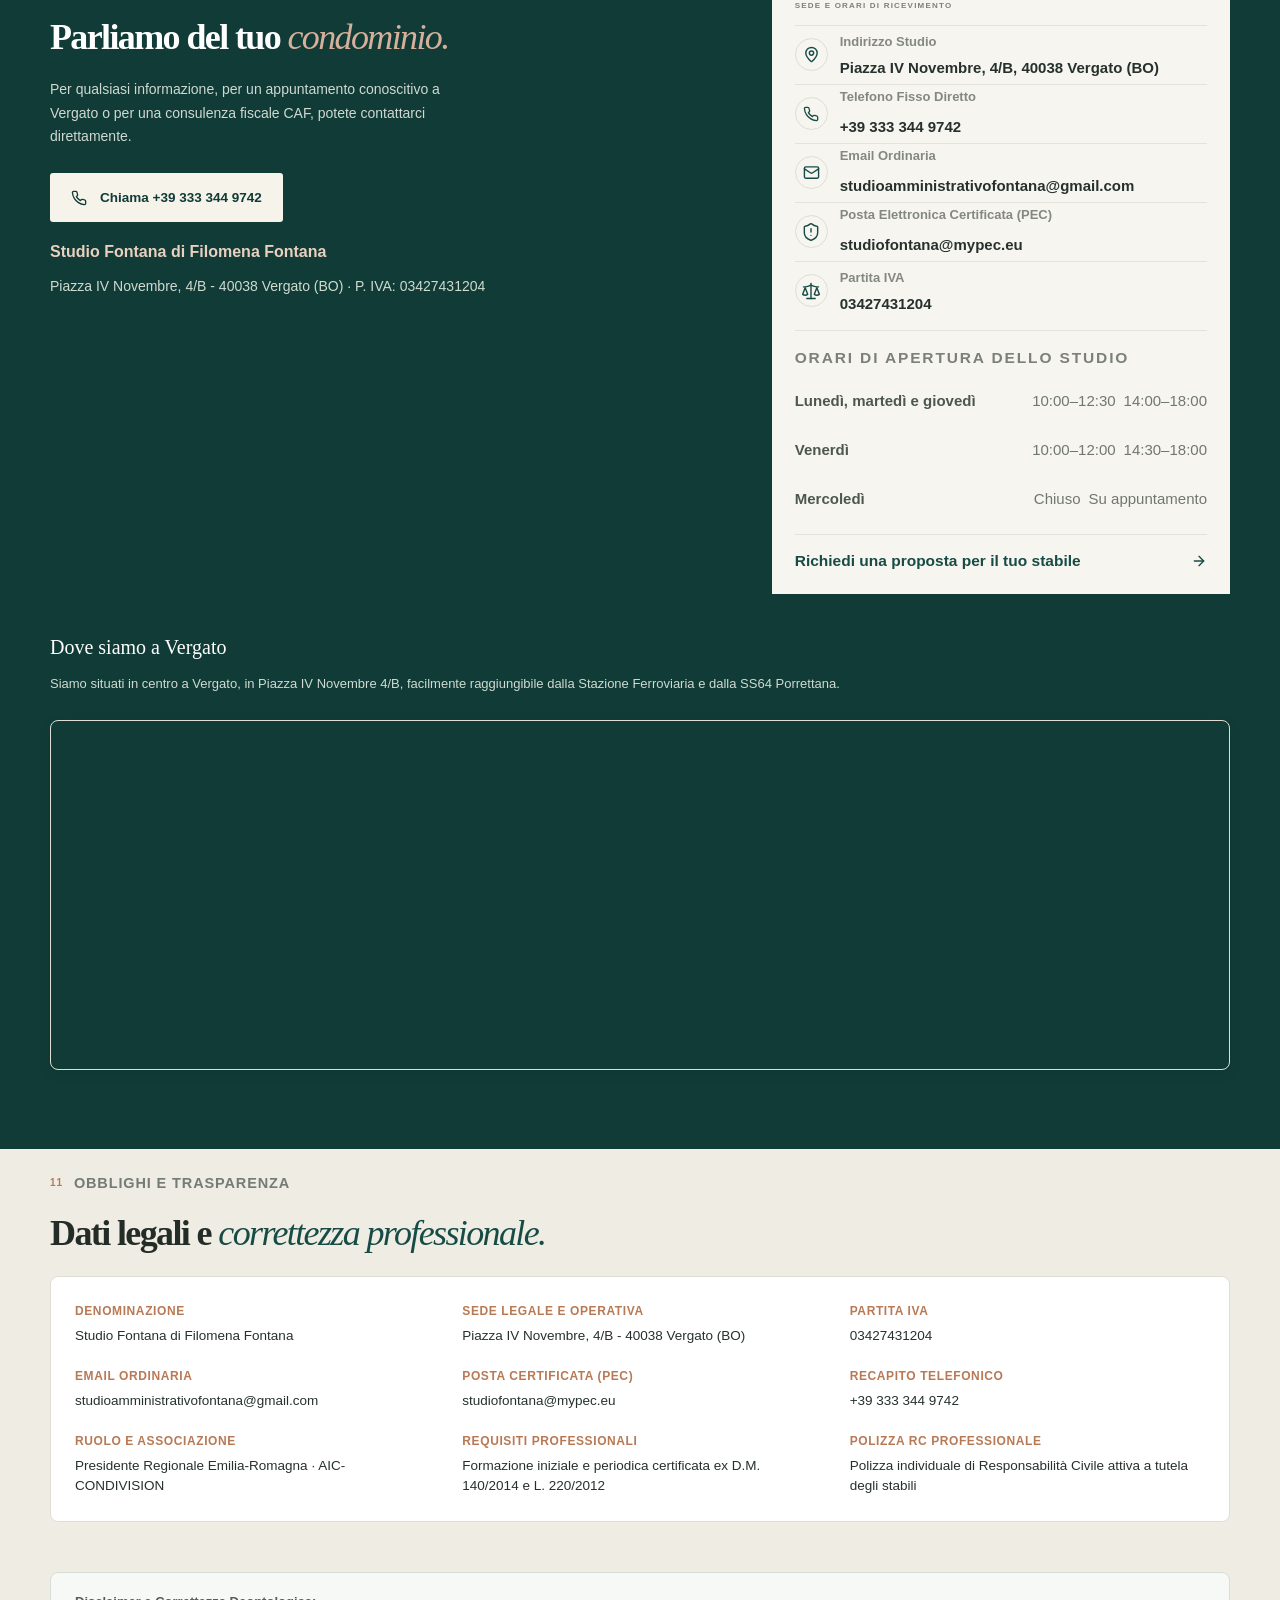
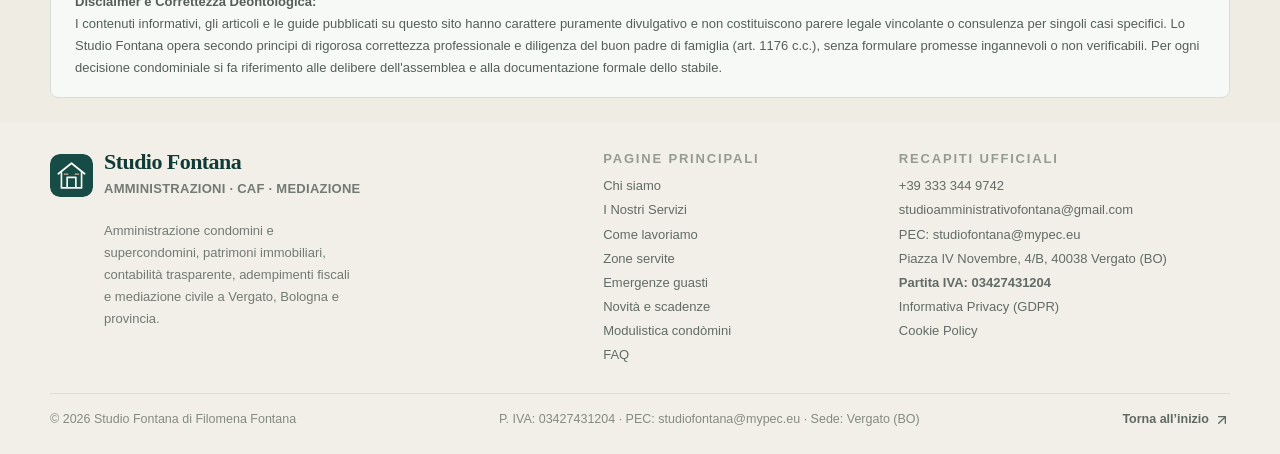
==== commit e253682b: "Aggiornamento contatti: email Gmail, PEC, telefono su tutte le pagine e documenti" ====
--- a/index.html
+++ b/index.html
@@ -1,25 +1,22 @@
-﻿<!doctype html>
+<!doctype html>
 <html lang="it">
 <head>
   <meta charset="UTF-8" />
   <meta name="viewport" content="width=device-width, initial-scale=1.0" />
   <meta name="theme-color" content="#174b46" />
-  <meta name="description" content="Amministrazione di condominio a Vergato e provincia di Bologna: contabilit&agrave; trasparente, assemblee, manutenzioni, CAF e mediazione. Richiedi un preventivo gratuito. Studio Fontana &ndash; P. IVA 03427431204." />
+  <meta name="description" content="Studio Fontana a Vergato: amministrazione condomini e supercondomini, gestione patrimoni immobiliari, contabilità trasparente, manutenzioni, adempimenti fiscali, tabelle millesimali e mediazione civile a Bologna e provincia. P. IVA 03427431204." />
   <meta name="keywords" content="amministratore condominio Vergato, amministrazione condomini e supercondomini, gestione patrimoni immobiliari conto terzi, contabilità condominiale trasparente, manutenzioni e ristrutturazioni edilizie, amministrazione centrali termiche, adempimenti fiscali 770 CU, revisione razionalizzazione spesa, riscossione quote condominiali, ripartizione spese proprietario inquilino, gestione sinistri assicurativi, tabelle millesimali regolamenti, gestione conflitti condomini, Studio Fontana Filomena Fontana" />
   <meta name="author" content="Studio Fontana - Filomena Fontana" />
   <meta name="robots" content="index,follow" />
-  <title>Amministratore di Condominio a Vergato e Bologna | Studio Fontana</title>
+  <title>Studio Fontana | I Nostri Servizi | Amministratore di Condominio Vergato</title>
 
   <link rel="icon" type="image/svg+xml" href="assets/studio-mark.svg" />
   <link rel="stylesheet" href="assets/style.css" />
 
-  <link rel="canonical" href="https://www.studioamministrativofontana.it/" />
-
   <meta property="og:type" content="website" />
-  <meta property="og:url" content="https://www.studioamministrativofontana.it/" />
   <meta property="og:title" content="Studio Fontana | I Nostri Servizi | Amministrazione Condomini a Vergato e Bologna" />
   <meta property="og:description" content="I nostri 12 servizi specialistici per condomini, supercondomini e patrimoni immobiliari. Trasparenza contabile, manutenzioni, fiscalità e mediazione." />
-  <meta property="og:image" content="https://www.studioamministrativofontana.it/assets/condominium-facade.png" />
+  <meta property="og:image" content="assets/condominium-facade.webp" />
 
   <!-- Schema.org Microdata per SEO Locale -->
   <script type="application/ld+json">
@@ -27,7 +24,6 @@
     "@context": "https://schema.org",
     "@type": "ProfessionalService",
     "name": "Studio Fontana",
-    "url": "https://www.studioamministrativofontana.it",
     "founder": {
       "@type": "Person",
       "name": "Filomena Fontana",
@@ -38,6 +34,7 @@
     "taxID": "03427431204",
     "description": "Amministrazione condomini e supercondomini, patrimoni immobiliari, contabilità trasparente, manutenzioni, adempimenti fiscali e mediazione civile a Vergato, Bologna e provincia.",
     "telephone": "+39 333 344 9742",
+    "email": "studioamministrativofontana@gmail.com",
     "address": {
       "@type": "PostalAddress",
       "streetAddress": "Piazza IV Novembre, 4/B",
@@ -72,7 +69,8 @@
         Questo sito web utilizza esclusivamente cookie tecnici essenziali per il corretto funzionamento delle pagine e per salvare le vostre preferenze. Non utilizziamo cookie di profilazione o tracciamento pubblicitario. Per maggiori informazioni, consulta la nostra <a href="cookie-policy.html">Cookie Policy</a> e l'<a href="privacy.html">Informativa Privacy</a>.
       </div>
       <div class="cookie-banner__actions">
-        <button class="cookie-btn cookie-btn--primary" id="cookieAcceptBtn" type="button">Ho capito</button>
+        <button class="cookie-btn cookie-btn--primary" id="cookieAcceptBtn" type="button">Accetta tutti</button>
+        <button class="cookie-btn cookie-btn--secondary" id="cookieEssentialBtn" type="button">Solo necessari</button>
       </div>
     </div>
   </div>
@@ -133,12 +131,12 @@
           <!-- Statistiche in evidenza -->
           <div class="hero-stats">
             <div class="hero-stats__item">
-              <span class="hero-stats__num" style="font-size:clamp(14px,2vw,20px);letter-spacing:0.02em;">PARTITA DOPPIA</span>
-              <span class="hero-stats__label">Contabilit&agrave; a partita doppia</span>
+              <span class="hero-stats__num">100%</span>
+              <span class="hero-stats__label">Trasparenza contabile a partita doppia</span>
             </div>
             <div class="hero-stats__item">
               <span class="hero-stats__num">24/48h</span>
-              <span class="hero-stats__label">Riscontro garantito entro 24/48 ore lavorative</span>
+              <span class="hero-stats__label">Tempi garantiti di riscontro alle richieste</span>
             </div>
             <div class="hero-stats__item">
               <span class="hero-stats__num">L. 220</span>
@@ -153,40 +151,15 @@
         </div>
 
         <div class="hero__visual">
-          <img class="hero__image" src="assets/condominium-facade.png" alt="Facciata di edificio condominiale moderno e curato" fetchpriority="high" />
+          <img class="hero__image" src="assets/condominium-facade.webp" alt="Facciata di edificio condominiale moderno e curato" fetchpriority="high" />
           <div class="hero__image-label">
             <span class="hero__label-kicker">Amministrazione · revisione · mediazione</span>
             <span class="hero__label-title">La cura del condominio<br>parte dall’ascolto.</span>
           </div>
-          <div class="hero__image-index" aria-hidden="true">VERGATO &nbsp;·&nbsp; BOLOGNA</div>
-          
+          <div class="hero__image-index" aria-hidden="true">VERGATO <span></span> BOLOGNA</div>
+          <div class="hero__corner-mark" aria-hidden="true">F</div>
         </div>
         <div class="hero__side-note" aria-hidden="true">Presenza · Metodo · Chiarezza</div>
-      </section>
-
-      <!-- BOX PERCHE' SCEGLIERCI -->
-      <section class="perche-section section-wrap" aria-label="Perche sceglierci">
-        <div class="perche-box">
-          <h3 class="perche-box__title">Perch&eacute; sceglierci</h3>
-          <div class="perche-box__cols">
-            <div class="perche-box__group">
-              <p class="perche-box__heading"><svg xmlns="http://www.w3.org/2000/svg" width="15" height="15" viewBox="0 0 24 24" fill="none" stroke="currentColor" stroke-width="2.5" stroke-linecap="round" stroke-linejoin="round" aria-hidden="true"><path d="M20 6 9 17l-5-5"/></svg> Riscontro entro 24/48 ore lavorative</p>
-              <p class="perche-box__desc">Ogni richiesta riceve una risposta chiara in tempi certi.</p>
-            </div>
-            <div class="perche-box__group">
-              <p class="perche-box__heading"><svg xmlns="http://www.w3.org/2000/svg" width="15" height="15" viewBox="0 0 24 24" fill="none" stroke="currentColor" stroke-width="2.5" stroke-linecap="round" stroke-linejoin="round" aria-hidden="true"><path d="M20 6 9 17l-5-5"/></svg> Conti chiari e documentati</p>
-              <p class="perche-box__desc">Ogni spesa ha la sua pezza d&apos;appoggio, consultabile dai cond&ograve;mini.</p>
-            </div>
-            <div class="perche-box__group">
-              <p class="perche-box__heading"><svg xmlns="http://www.w3.org/2000/svg" width="15" height="15" viewBox="0 0 24 24" fill="none" stroke="currentColor" stroke-width="2.5" stroke-linecap="round" stroke-linejoin="round" aria-hidden="true"><path d="M20 6 9 17l-5-5"/></svg> Documenti sempre consultabili</p>
-              <p class="perche-box__desc">Verbali, bilanci e regolamento a portata di mano.</p>
-            </div>
-            <div class="perche-box__group">
-              <p class="perche-box__heading"><svg xmlns="http://www.w3.org/2000/svg" width="15" height="15" viewBox="0 0 24 24" fill="none" stroke="currentColor" stroke-width="2.5" stroke-linecap="round" stroke-linejoin="round" aria-hidden="true"><path d="M20 6 9 17l-5-5"/></svg> Un unico referente per fornitori e urgenze</p>
-              <p class="perche-box__desc">Segnalazioni prese in carico e aggiornamenti a ogni passaggio.</p>
-            </div>
-          </div>
-        </div>
       </section>
 
       <!-- 2. CHI SIAMO / LO STUDIO -->
@@ -229,7 +202,7 @@
       </section>
 
       <!-- 3. CONTENUTI CHE DANNO FIDUCIA: REQUISITI, POLIZZA E RENDICONTO TRASPARENTE -->
-      <section class="section-wrap" style="padding-top:40px; padding-bottom:24px;">
+      <section class="section-wrap" style="padding-top:40px; padding-bottom:70px;">
         <div class="section-heading">
           <div>
             <p class="section-index"><span>02</span> Garanzie per il Condominio</p>
@@ -444,7 +417,7 @@
                 <strong style="font-family:var(--serif); font-size:18px;">Mediazione Civile e Commerciale</strong>
               </div>
               <p style="font-size:13px; color:var(--muted); line-height:1.6; margin:0;">
-                Filomena Fontana &egrave; mediatrice civile e commerciale presso <strong>ICAF &ndash; Istituto di Conciliazione e Alta Formazione</strong> e <strong>ICAF ADR SRL</strong>, organismi iscritti al Registro del Ministero della Giustizia. La mediazione in materia condominiale, locatizia e successoria consente accordi rapidi con efficacia di titolo esecutivo. Le mediazioni non vengono svolte per condomini amministrati dallo studio, a garanzia della piena imparzialit&agrave;.
+                Organismo di conciliazione accreditato: la mediazione civile in materia condominiale, locatizia e successoria consente di raggiungere accordi rapidi con efficacia di titolo esecutivo, azzerando le spese processuali e ripristinando il sereno dialogo tra le parti.
               </p>
             </div>
           </div>
@@ -503,7 +476,7 @@
       </section>
 
       <!-- 6. ZONE SERVITE (SEO LOCALE) -->
-      <section class="section-wrap" id="zone" aria-labelledby="zone-title" style="padding-top:70px; padding-bottom:24px;">
+      <section class="section-wrap" id="zone" aria-labelledby="zone-title" style="padding-top:70px; padding-bottom:70px;">
         <div class="section-heading">
           <div>
             <p class="section-index"><span>05</span> Presenza Territoriale</p>
@@ -566,7 +539,7 @@
       </section>
 
       <!-- 7. SEGNALAZIONE GUASTI ED EMERGENZE -->
-      <section class="section-wrap" id="emergenze" aria-labelledby="emergenze-title" style="padding-bottom:24px;">
+      <section class="section-wrap" id="emergenze" aria-labelledby="emergenze-title">
         <div class="emergency-section">
           <div class="emergency-grid">
             <div>
@@ -591,7 +564,7 @@
                 <svg xmlns="http://www.w3.org/2000/svg" width="16" height="16" viewBox="0 0 24 24" fill="none" stroke="currentColor" stroke-width="2" stroke-linecap="round" stroke-linejoin="round" aria-hidden="true"><path d="M22 16.92v3a2 2 0 0 1-2.18 2 19.79 19.79 0 0 1-8.63-3.07 19.5 19.5 0 0 1-6-6 19.79 19.79 0 0 1-3.07-8.67A2 2 0 0 1 4.11 2h3a2 2 0 0 1 2 1.72 12.84 12.84 0 0 0 .7 2.81 2 2 0 0 1-.45 2.11L8.09 9.91a16 16 0 0 0 6 6l1.27-1.27a2 2 0 0 1 2.11-.45 12.84 12.84 0 0 0 2.81.7A2 2 0 0 1 22 16.92z"/></svg> +39 333 344 9742
               </a>
               <p style="font-size:12.5px; color:#626d66; margin:6px 0 0;">
-                Attivo negli orari di studio. Fuori orario, segreteria con inoltro tempestivo per le urgenze dello stabile.
+                Attivo negli orari di studio e con servizio di segreteria e inoltro tempestivo per le urgenze dello stabile.
               </p>
             </div>
           </div>
@@ -599,7 +572,7 @@
       </section>
 
       <!-- 8. BLOG, SCADENZE & GUIDE PER CONDÒMINI -->
-      <section class="section-wrap" id="novita" aria-labelledby="novita-title" style="padding-top:40px; padding-bottom:24px;">
+      <section class="section-wrap" id="novita" aria-labelledby="novita-title" style="padding-top:40px; padding-bottom:70px;">
         <div class="section-heading">
           <div>
             <p class="section-index"><span>06</span> Aggiornamenti & Novità</p>
@@ -769,17 +742,6 @@
               <p>Estratto reale e anonimizzato a partita doppia (registro contabilità, stato patrimoniale e nota esplicativa) a dimostrazione della correttezza dello studio.</p>
             </div>
             <a class="download-card__btn" href="assets/documenti/esempio-rendiconto.html" target="_blank">
-              <svg xmlns="http://www.w3.org/2000/svg" width="16" height="16" viewBox="0 0 24 24" fill="none" stroke="currentColor" stroke-width="2" stroke-linecap="round" stroke-linejoin="round" aria-hidden="true"><path d="M21 15v4a2 2 0 0 1-2 2H5a2 2 0 0 1-2-2v-4"/><polyline points="7 10 12 15 17 10"/><line x1="12" y1="15" x2="12" y2="3"/></svg> Visualizza e Stampa
-            </a>
-          </div>
-          <div class="download-card">
-            <div>
-              <div class="download-card__icon-wrap"><svg xmlns="http://www.w3.org/2000/svg" width="20" height="20" viewBox="0 0 24 24" fill="none" stroke="currentColor" stroke-width="1.7" stroke-linecap="round" stroke-linejoin="round" aria-hidden="true"><path d="M15 2H6a2 2 0 0 0-2 2v16a2 2 0 0 0 2 2h12a2 2 0 0 0 2-2V7Z"/><path d="M14 2v4a2 2 0 0 0 2 2h4"/><path d="M8 13h2"/><path d="M14 13h2"/><path d="M8 17h2"/><path d="M14 17h2"/></svg></div>
-              <span style="font-size:10px; font-weight:700; color:var(--copper); text-transform:uppercase; letter-spacing:0.05em;">Modello Esemplificativo</span>
-              <h4 style="margin-top:6px;">Regolamento Condominiale Esempio</h4>
-              <p>Modello esemplificativo e anonimizzato di regolamento condominiale con articoli su parti comuni, uso degli spazi, rumori, ripartizione spese e assemblea.</p>
-            </div>
-            <a class="download-card__btn" href="assets/documenti/regolamento-condominiale-esempio.html" target="_blank">
               <svg xmlns="http://www.w3.org/2000/svg" width="16" height="16" viewBox="0 0 24 24" fill="none" stroke="currentColor" stroke-width="2" stroke-linecap="round" stroke-linejoin="round" aria-hidden="true"><path d="M21 15v4a2 2 0 0 1-2 2H5a2 2 0 0 1-2-2v-4"/><polyline points="7 10 12 15 17 10"/><line x1="12" y1="15" x2="12" y2="3"/></svg> Visualizza e Stampa
             </a>
           </div>
@@ -929,7 +891,6 @@
                 <label class="form-field form-field--wide">
                   <span>Stato attuale dell'amministrazione <b>*</b></span>
                   <select name="Stato attuale dell'amministrazione" required style="width:100%; padding:12px; border:1px solid var(--line); border-radius:4px; font-size:14px; background:#fff;">
-                    <option value="" disabled selected>Seleziona la situazione attuale&hellip;</option>
                     <option value="Amministratore in carica da sostituire / revocare">Amministratore in carica da sostituire / revocare</option>
                     <option value="Condominio di nuova costituzione (primo incarico)">Condominio di nuova costituzione (primo incarico)</option>
                     <option value="Condominio autogestito (necessità di amministratore professionista)">Condominio autogestito (necessità di amministratore professionista)</option>
@@ -1054,37 +1015,29 @@
             <div class="contact-detail">
               <span class="contact-detail__icon"><svg xmlns="http://www.w3.org/2000/svg" width="16" height="16" viewBox="0 0 24 24" fill="none" stroke="currentColor" stroke-width="2" stroke-linecap="round" stroke-linejoin="round" aria-hidden="true"><path d="M22 16.92v3a2 2 0 0 1-2.18 2 19.79 19.79 0 0 1-8.63-3.07 19.5 19.5 0 0 1-6-6 19.79 19.79 0 0 1-3.07-8.67A2 2 0 0 1 4.11 2h3a2 2 0 0 1 2 1.72 12.84 12.84 0 0 0 .7 2.81 2 2 0 0 1-.45 2.11L8.09 9.91a16 16 0 0 0 6 6l1.27-1.27a2 2 0 0 1 2.11-.45 12.84 12.84 0 0 0 2.81.7A2 2 0 0 1 22 16.92z"/></svg></span>
               <span>
-                <small>Cellulare / Telefono dello studio</small>
+                <small>Telefono Fisso Diretto</small>
                 <a href="tel:+393333449742"><strong>+39 333 344 9742</strong></a>
-              </span>
-            </div>
-
-            <div class="contact-detail">
-              <span class="contact-detail__icon"><svg xmlns="http://www.w3.org/2000/svg" width="17" height="17" viewBox="0 0 24 24" fill="none" stroke="currentColor" stroke-width="2" stroke-linecap="round" stroke-linejoin="round" aria-hidden="true"><circle cx="12" cy="12" r="10"/><path d="M2 12h20"/><path d="M12 2a15.3 15.3 0 0 1 4 10 15.3 15.3 0 0 1-4 10 15.3 15.3 0 0 1-4-10 15.3 15.3 0 0 1 4-10z"/></svg></span>
-              <span>
-                <small>Sito Web</small>
-                <a href="https://www.studioamministrativofontana.it" target="_blank" rel="noopener noreferrer"><strong>www.studioamministrativofontana.it</strong></a>
               </span>
             </div>
 
             <div class="contact-detail">
               <span class="contact-detail__icon"><svg xmlns="http://www.w3.org/2000/svg" width="17" height="17" viewBox="0 0 24 24" fill="none" stroke="currentColor" stroke-width="2" stroke-linecap="round" stroke-linejoin="round" aria-hidden="true"><rect width="20" height="16" x="2" y="4" rx="2"/><path d="m22 7-8.97 5.7a1.94 1.94 0 0 1-2.06 0L2 7"/></svg></span>
               <span>
-                <small>Email</small>
+                <small>Email Ordinaria</small>
                 <a href="mailto:studioamministrativofontana@gmail.com"><strong>studioamministrativofontana@gmail.com</strong></a>
               </span>
             </div>
 
             <div class="contact-detail">
-              <span class="contact-detail__icon"><svg xmlns="http://www.w3.org/2000/svg" width="17" height="17" viewBox="0 0 24 24" fill="none" stroke="currentColor" stroke-width="2" stroke-linecap="round" stroke-linejoin="round" aria-hidden="true"><rect width="20" height="16" x="2" y="4" rx="2"/><path d="m22 7-8.97 5.7a1.94 1.94 0 0 1-2.06 0L2 7"/></svg></span>
+              <span class="contact-detail__icon"><svg xmlns="http://www.w3.org/2000/svg" width="20" height="20" viewBox="0 0 24 24" fill="none" stroke="currentColor" stroke-width="1.7" stroke-linecap="round" stroke-linejoin="round" aria-hidden="true"><path d="M20 13c0 5-3.5 7.5-7.66 8.95a1 1 0 0 1-.67-.01C7.5 20.5 4 18 4 13V6a1 1 0 0 1 1-1c2 0 4.5-1.2 6.24-2.72a1.17 1.17 0 0 1 1.52 0C14.51 3.81 17 5 19 5a1 1 0 0 1 1 1z"/><line x1="12" x2="12" y1="8" y2="12"/><line x1="12" x2="12.01" y1="16" y2="16"/></svg></span>
               <span>
-                <small>PEC</small>
+                <small>Posta Elettronica Certificata (PEC)</small>
                 <a href="mailto:studiofontana@mypec.eu"><strong>studiofontana@mypec.eu</strong></a>
               </span>
             </div>
 
             <div class="contact-detail">
-              <span class="contact-detail__icon"><svg xmlns="http://www.w3.org/2000/svg" width="20" height="20" viewBox="0 0 24 24" fill="none" stroke="currentColor" stroke-width="1.7" stroke-linecap="round" stroke-linejoin="round" aria-hidden="true"><path d="M20 13c0 5-3.5 7.5-7.66 8.95a1 1 0 0 1-.67-.01C7.5 20.5 4 18 4 13V6a1 1 0 0 1 1-1c2 0 4.5-1.2 6.24-2.72a1.17 1.17 0 0 1 1.52 0C14.51 3.81 17 5 19 5a1 1 0 0 1 1 1z"/><line x1="12" x2="12" y1="8" y2="12"/><line x1="12" x2="12.01" y1="16" y2="16"/></svg></span>
+              <span class="contact-detail__icon"><svg xmlns="http://www.w3.org/2000/svg" width="20" height="20" viewBox="0 0 24 24" fill="none" stroke="currentColor" stroke-width="1.7" stroke-linecap="round" stroke-linejoin="round" aria-hidden="true"><path d="m16 16 3-8 3 8c-.87.65-1.92 1-3 1s-2.13-.35-3-1Z"/><path d="m2 16 3-8 3 8c-.87.65-1.92 1-3 1s-2.13-.35-3-1Z"/><path d="M7 21h10"/><path d="M12 3v18"/><path d="M3 7h2c2 0 5-1 7-2 2 1 5 2 7 2h2"/></svg></span>
               <span>
                 <small>Partita IVA</small>
                 <strong>03427431204</strong>
@@ -1139,23 +1092,23 @@
             <h2 id="legal-title">Dati legali e <em>correttezza professionale.</em></h2>
           </div>
 
+          <div class="legal-fields">
+            <p><strong>Denominazione</strong><span>Studio Fontana di Filomena Fontana</span></p>
+            <p><strong>Sede Legale e Operativa</strong><span>Piazza IV Novembre, 4/B - 40038 Vergato (BO)</span></p>
+            <p><strong>Partita IVA</strong><span>03427431204</span></p>
+            <p><strong>Email Ordinaria</strong><span><a href="mailto:studioamministrativofontana@gmail.com">studioamministrativofontana@gmail.com</a></span></p>
+            <p><strong>Posta Certificata (PEC)</strong><span><a href="mailto:studiofontana@mypec.eu">studiofontana@mypec.eu</a></span></p>
+            <p><strong>Recapito Telefonico</strong><span><a href="tel:+393333449742">+39 333 344 9742</a></span></p>
+            <p><strong>Ruolo e Associazione</strong><span>Presidente Regionale Emilia-Romagna · AIC-CONDIVISION</span></p>
+            <p><strong>Requisiti Professionali</strong><span>Formazione iniziale e periodica certificata ex D.M. 140/2014 e L. 220/2012</span></p>
+            <p><strong>Polizza RC Professionale</strong><span>Polizza individuale di Responsabilità Civile attiva a tutela degli stabili</span></p>
+          </div>
+
           <!-- Disclaimer e Deontologia -->
           <div class="legal-disclaimer-box">
             <strong>Disclaimer e Correttezza Deontologica:</strong><br>
             I contenuti informativi, gli articoli e le guide pubblicati su questo sito hanno carattere puramente divulgativo e non costituiscono parere legale vincolante o consulenza per singoli casi specifici. Lo Studio Fontana opera secondo principi di rigorosa correttezza professionale e diligenza del buon padre di famiglia (art. 1176 c.c.), senza formulare promesse ingannevoli o non verificabili. Per ogni decisione condominiale si fa riferimento alle delibere dell'assemblea e alla documentazione formale dello stabile.
           </div>
-
-          <div class="legal-fields">
-            <p><strong>Denominazione</strong><span>Studio Fontana di Filomena Fontana</span></p>
-            <p><strong>Sede Legale e Operativa</strong><span>Piazza IV Novembre, 4/B - 40038 Vergato (BO)</span></p>
-            <p><strong>Partita IVA</strong><span>03427431204</span></p>
-            <p><strong>Ruolo e Associazione</strong><span>Presidente Regionale Emilia-Romagna &middot; AIC-CONDIVISION</span></p>
-            <p><strong>Mediazione Civile</strong><span>Mediatrice presso ICAF &ndash; Istituto di Conciliazione e Alta Formazione e ICAF ADR SRL &ndash; Organismi iscritti al Registro del Ministero della Giustizia</span></p>
-            <p><strong>Requisiti Professionali</strong><span>Formazione iniziale e periodica certificata ex D.M. 140/2014 e L. 220/2012</span></p>
-            <p><strong>Polizza RC Professionale</strong><span>Polizza individuale di Responsabilità Civile attiva a tutela degli stabili</span></p>
-          </div>
-
-
         </div>
       </section>
     </main>
@@ -1192,7 +1145,6 @@
             <a href="tel:+393333449742">+39 333 344 9742</a>
             <a href="mailto:studioamministrativofontana@gmail.com">studioamministrativofontana@gmail.com</a>
             <a href="mailto:studiofontana@mypec.eu">PEC: studiofontana@mypec.eu</a>
-            <a href="https://www.studioamministrativofontana.it" target="_blank" rel="noopener noreferrer">www.studioamministrativofontana.it</a>
             <span>Piazza IV Novembre, 4/B, 40038 Vergato (BO)</span>
             <span><strong>Partita IVA: 03427431204</strong></span>
             <a href="privacy.html">Informativa Privacy (GDPR)</a>
@@ -1202,7 +1154,7 @@
 
         <div class="site-footer__bottom">
           <span>© 2026 Studio Fontana di Filomena Fontana</span>
-          <span>Partita IVA: 03427431204 · Sede: Vergato (BO)</span>
+          <span>P. IVA: 03427431204 · PEC: studiofontana@mypec.eu · Sede: Vergato (BO)</span>
           <a href="#inizio">Torna all’inizio <svg xmlns="http://www.w3.org/2000/svg" width="16" height="16" viewBox="0 0 24 24" fill="none" stroke="currentColor" stroke-width="2" stroke-linecap="round" stroke-linejoin="round" aria-hidden="true"><path d="M7 7h10v10"/><path d="M7 17 17 7"/></svg></a>
         </div>
       </div>
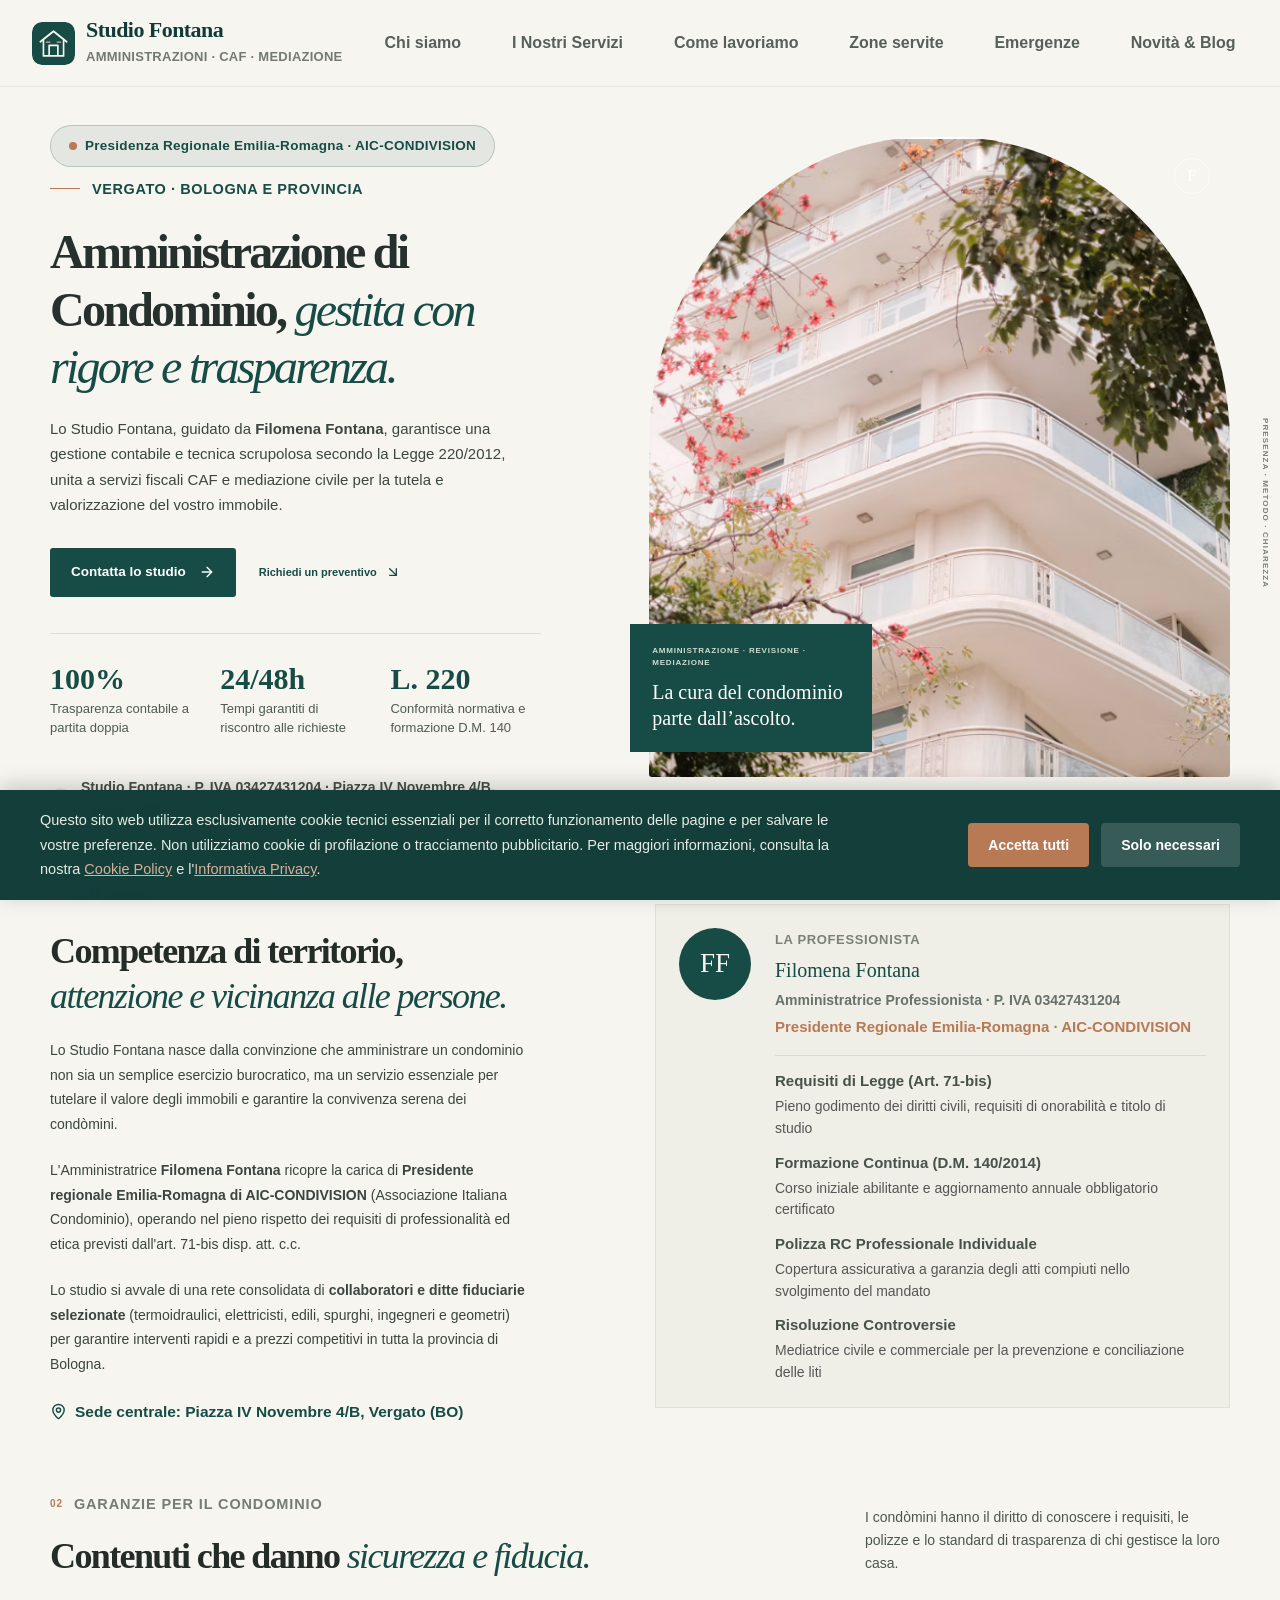
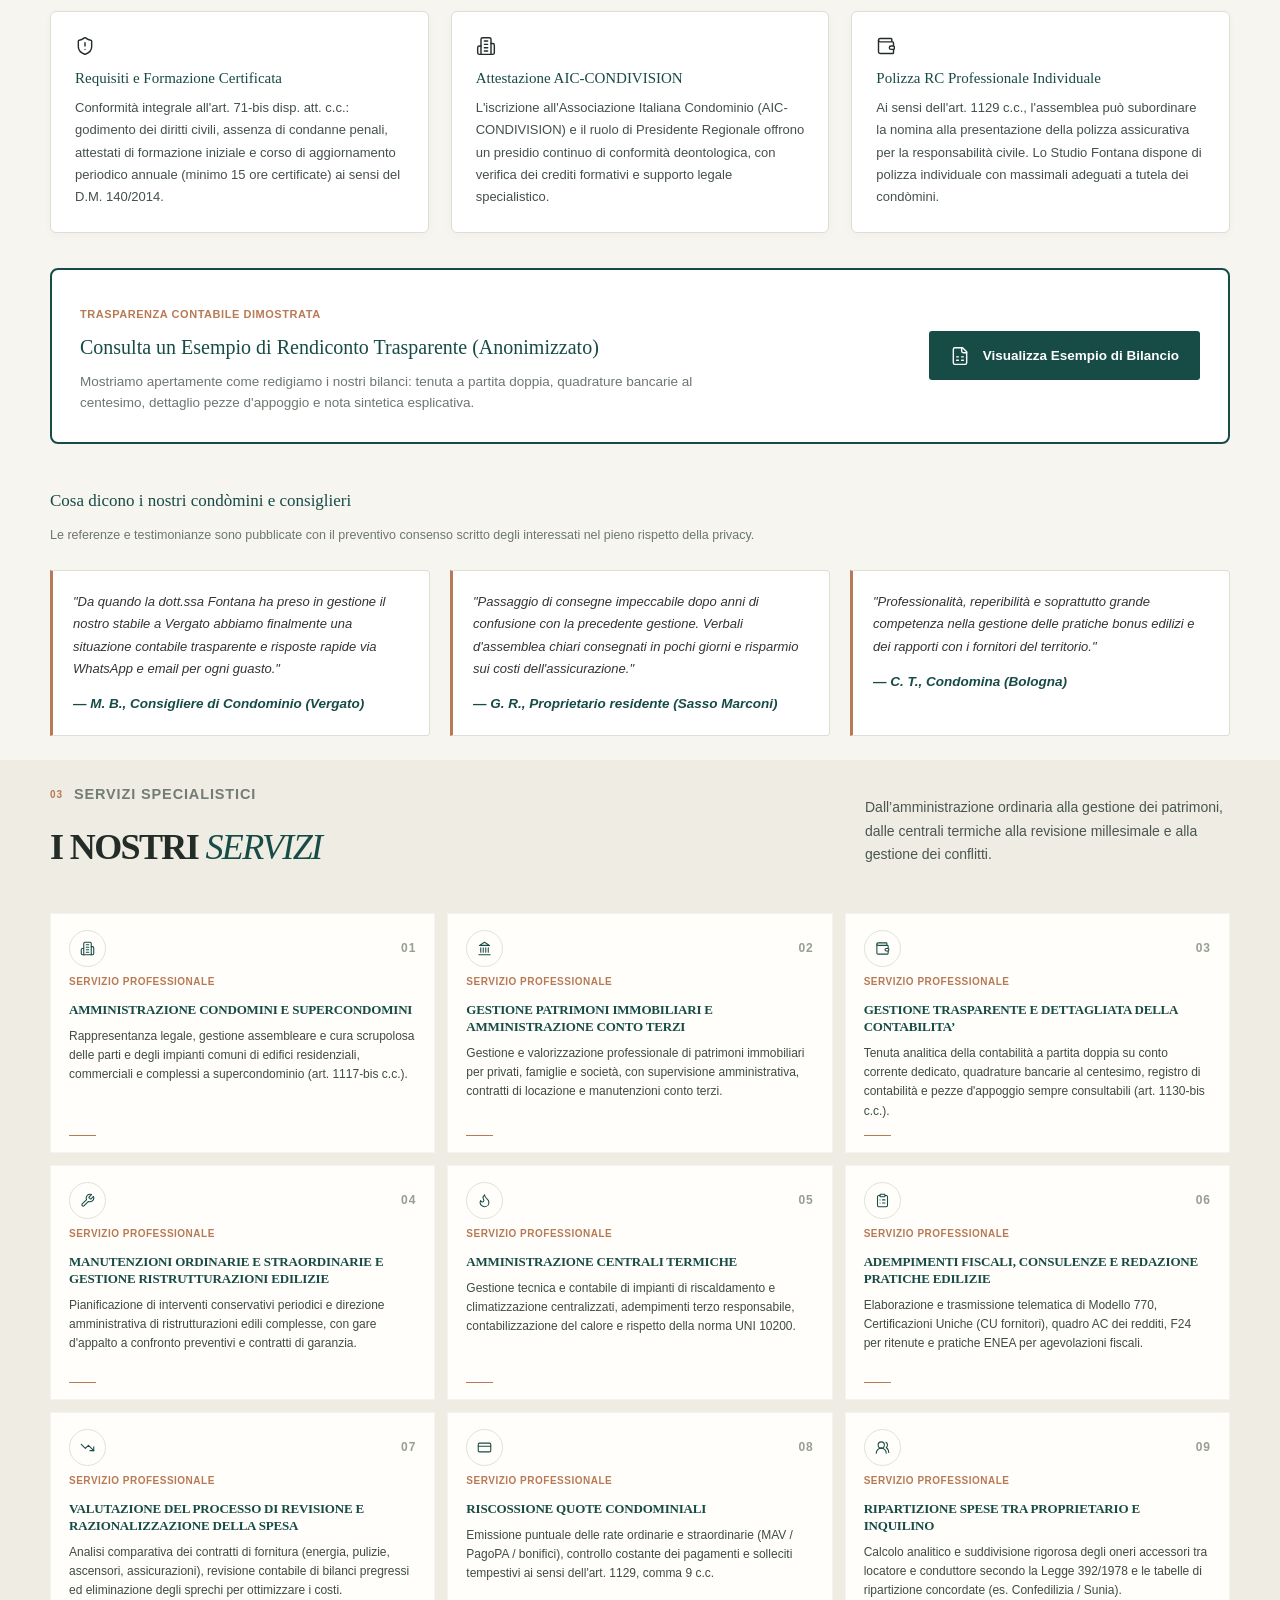
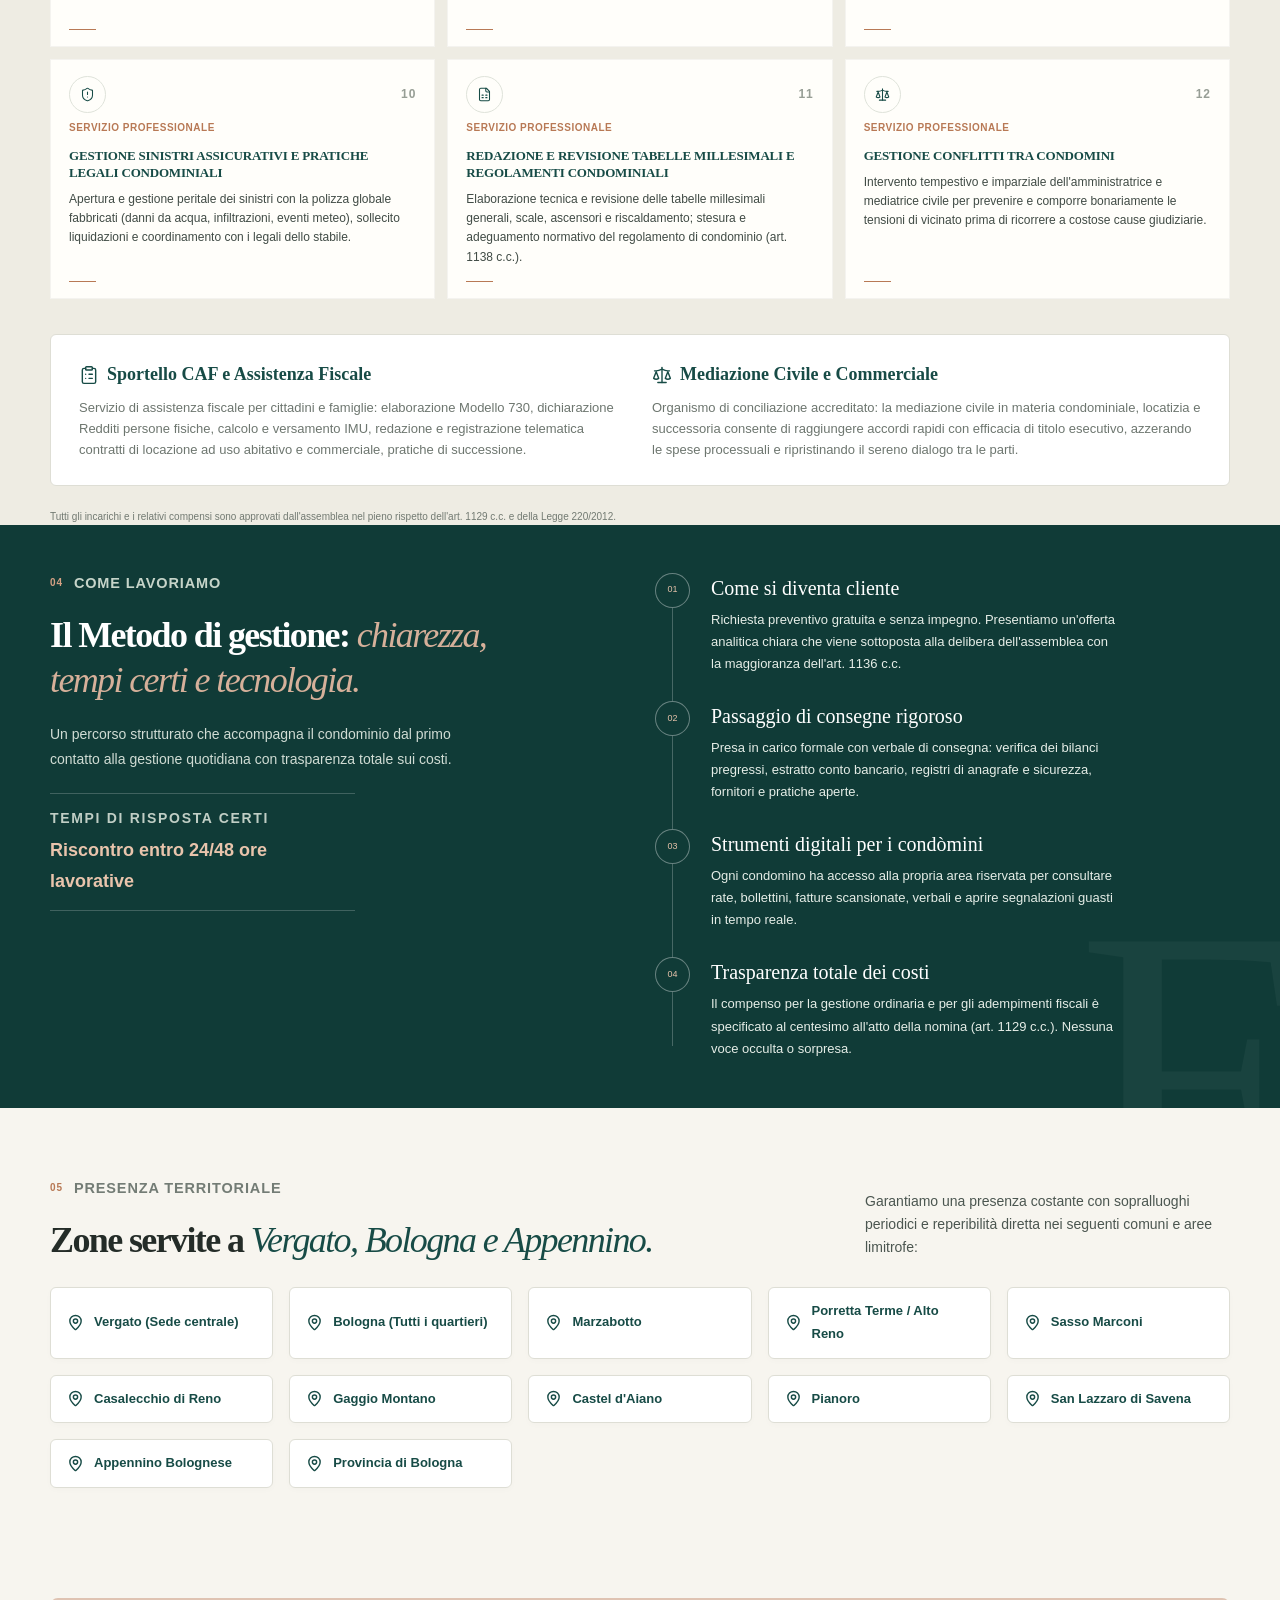
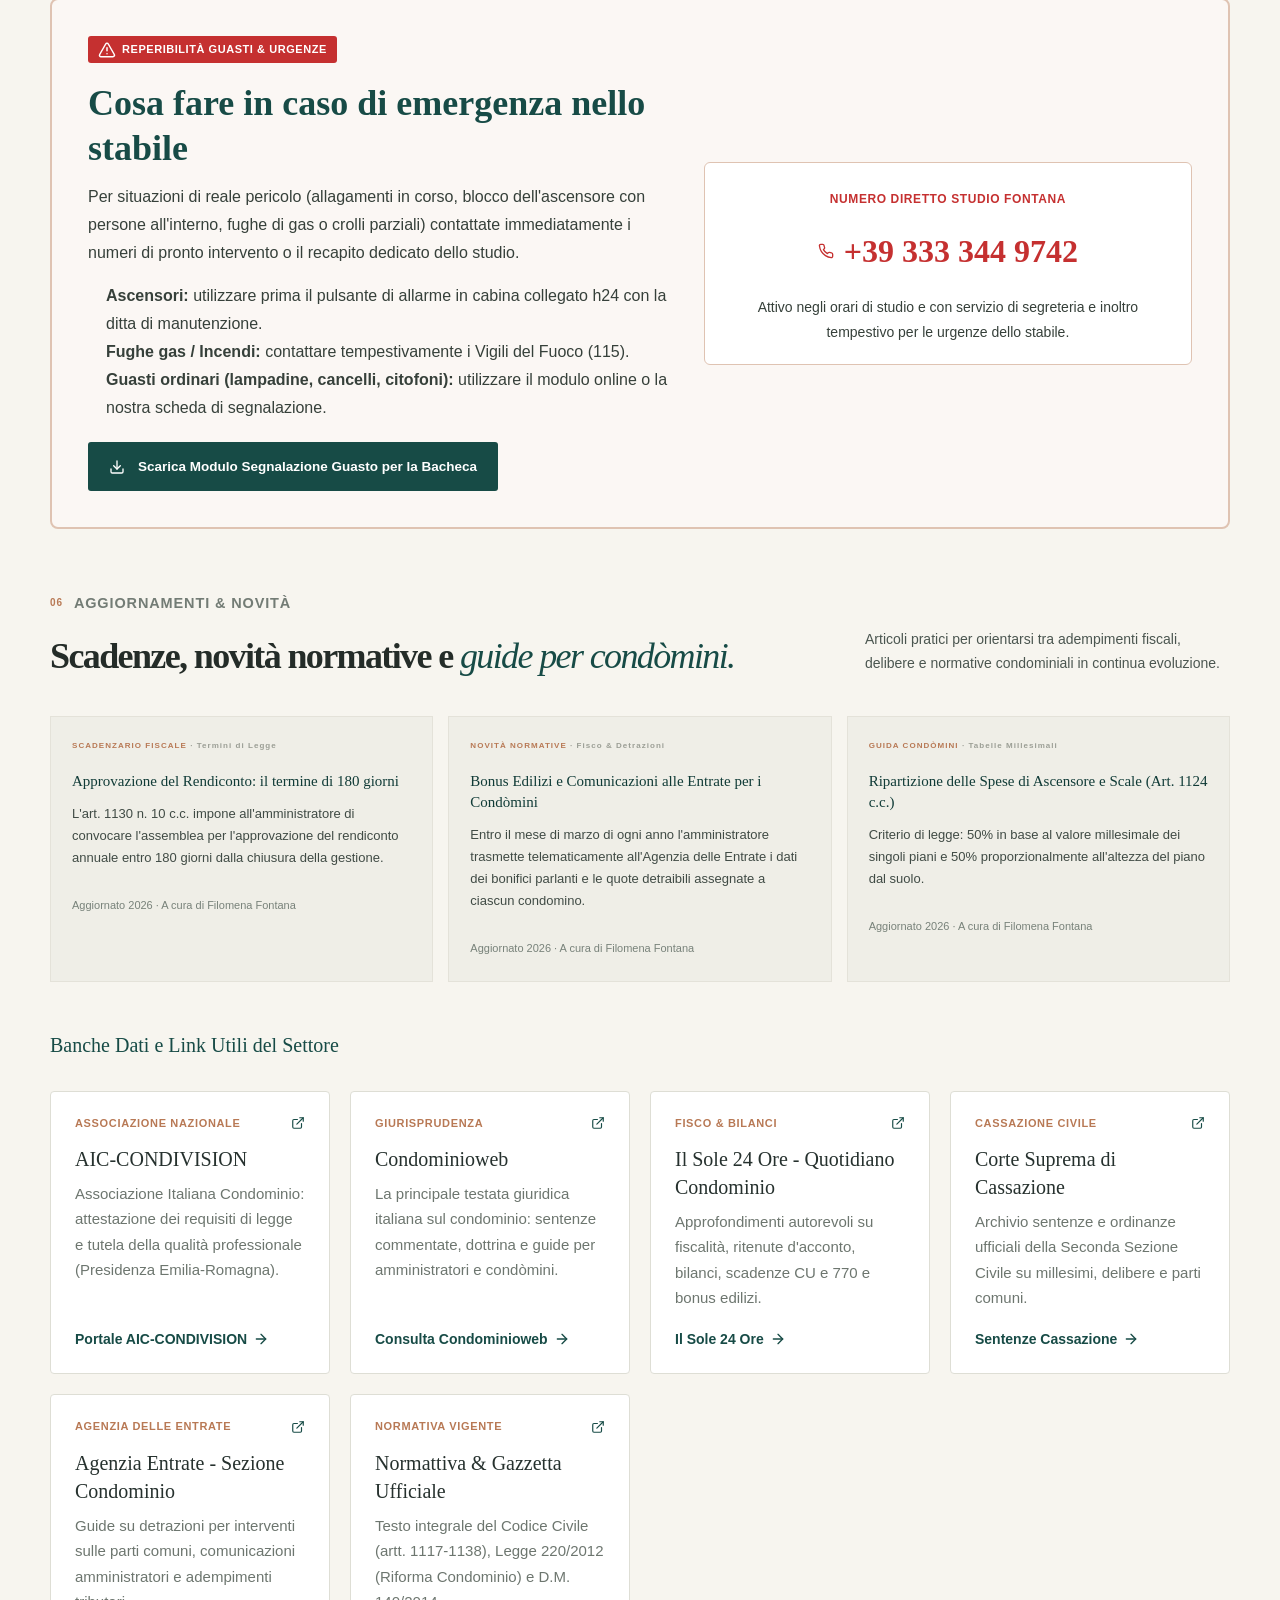
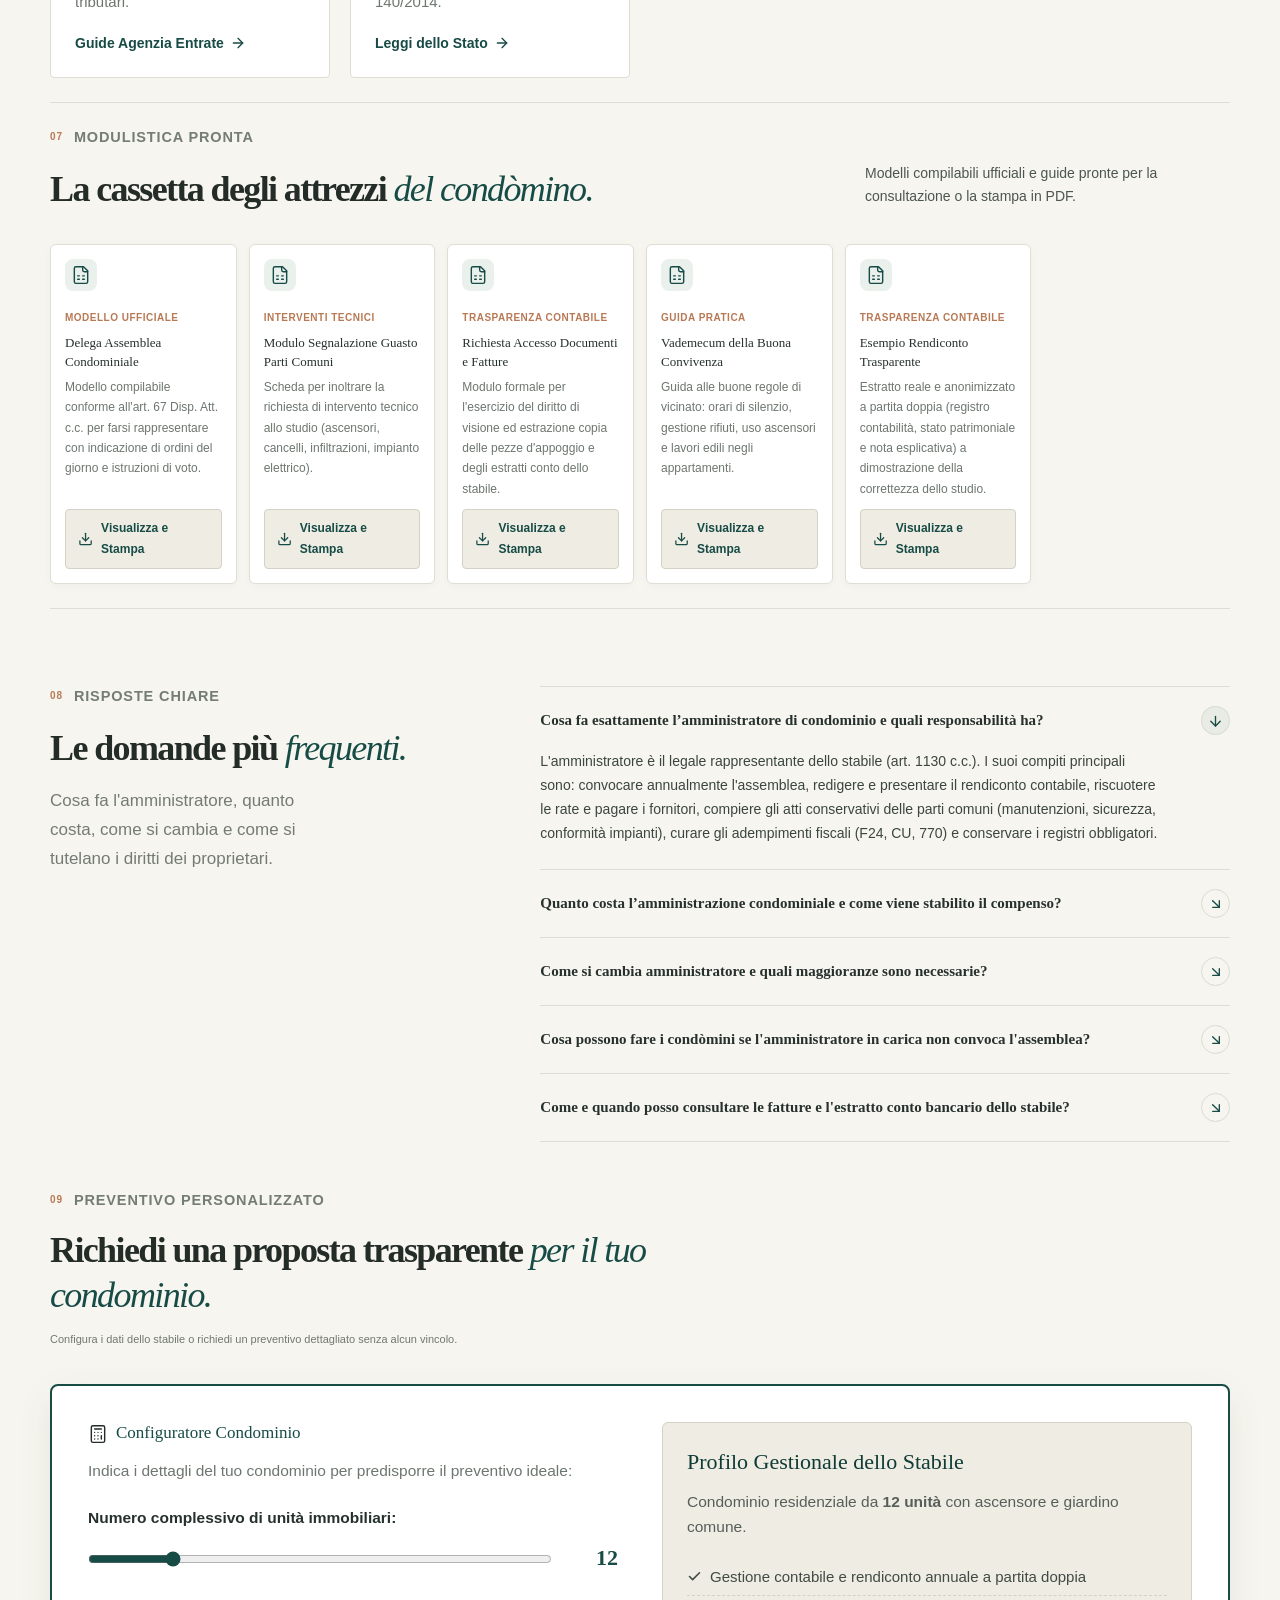
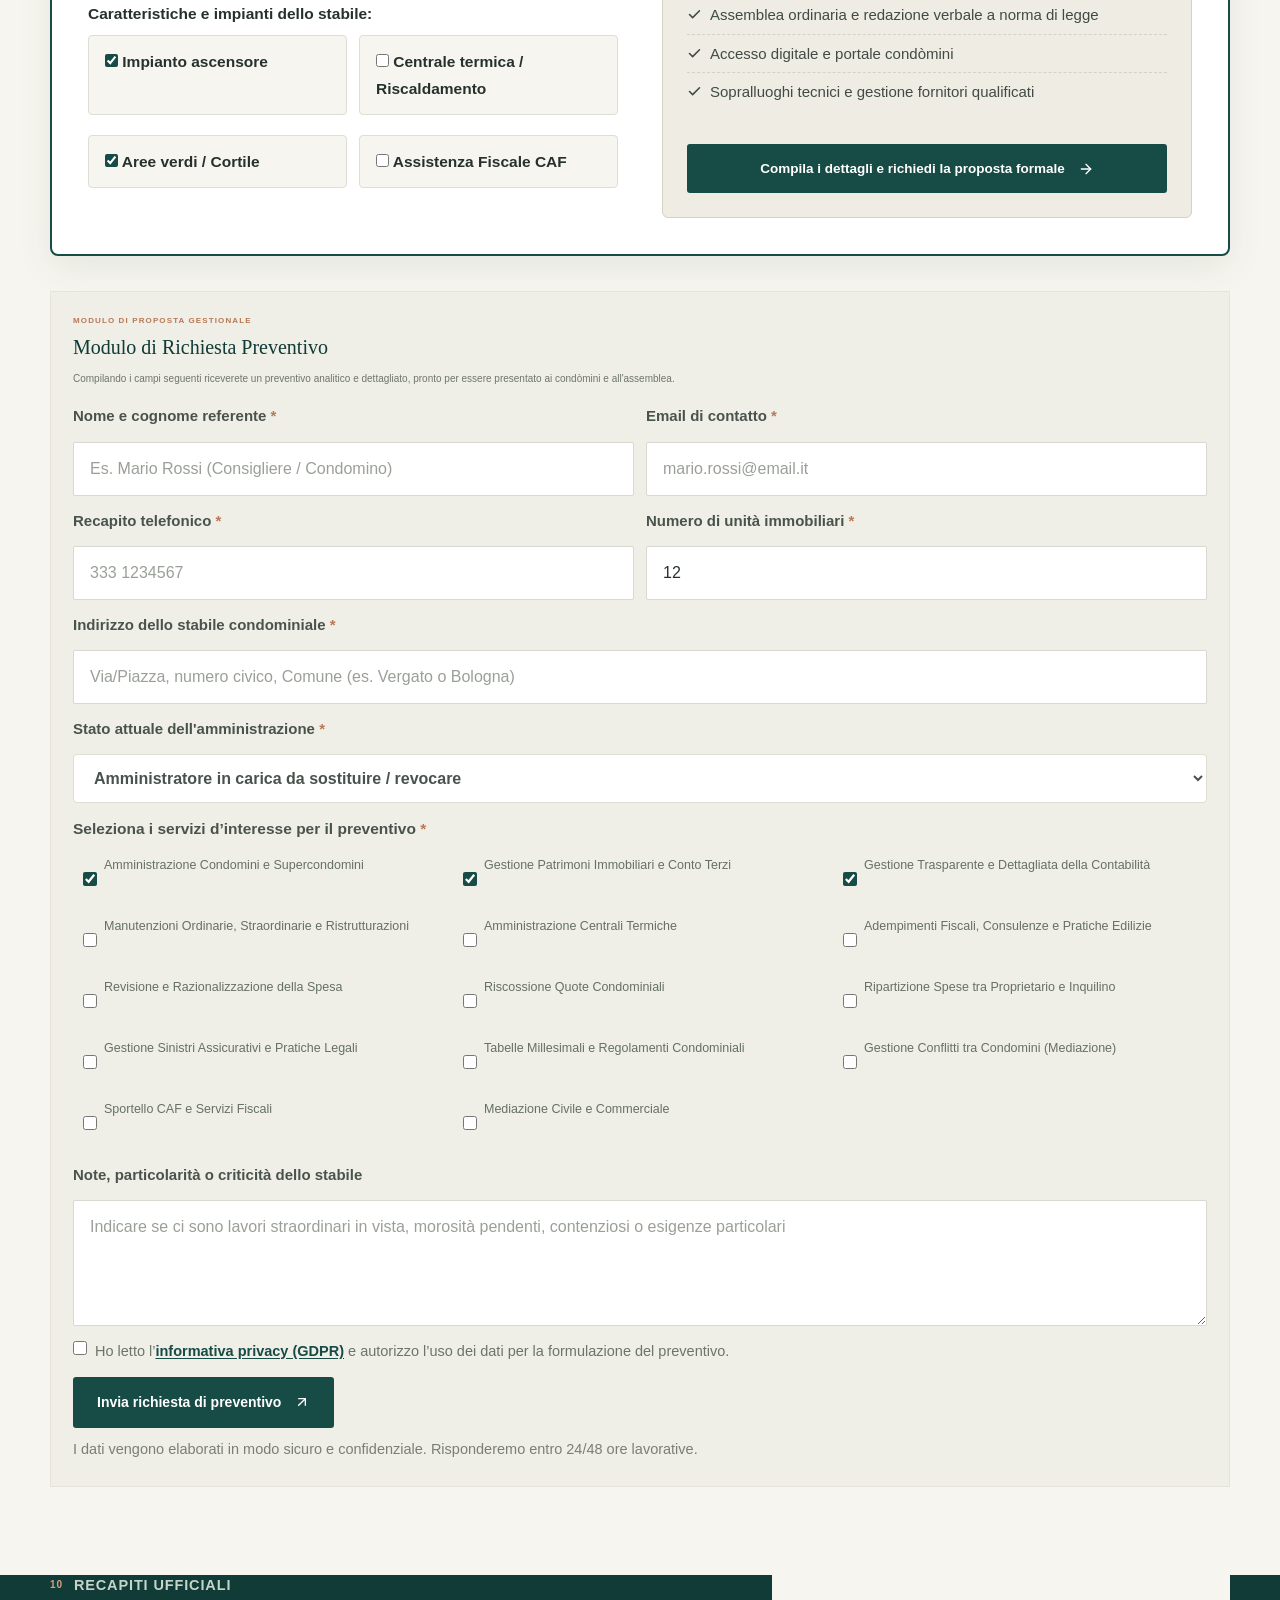
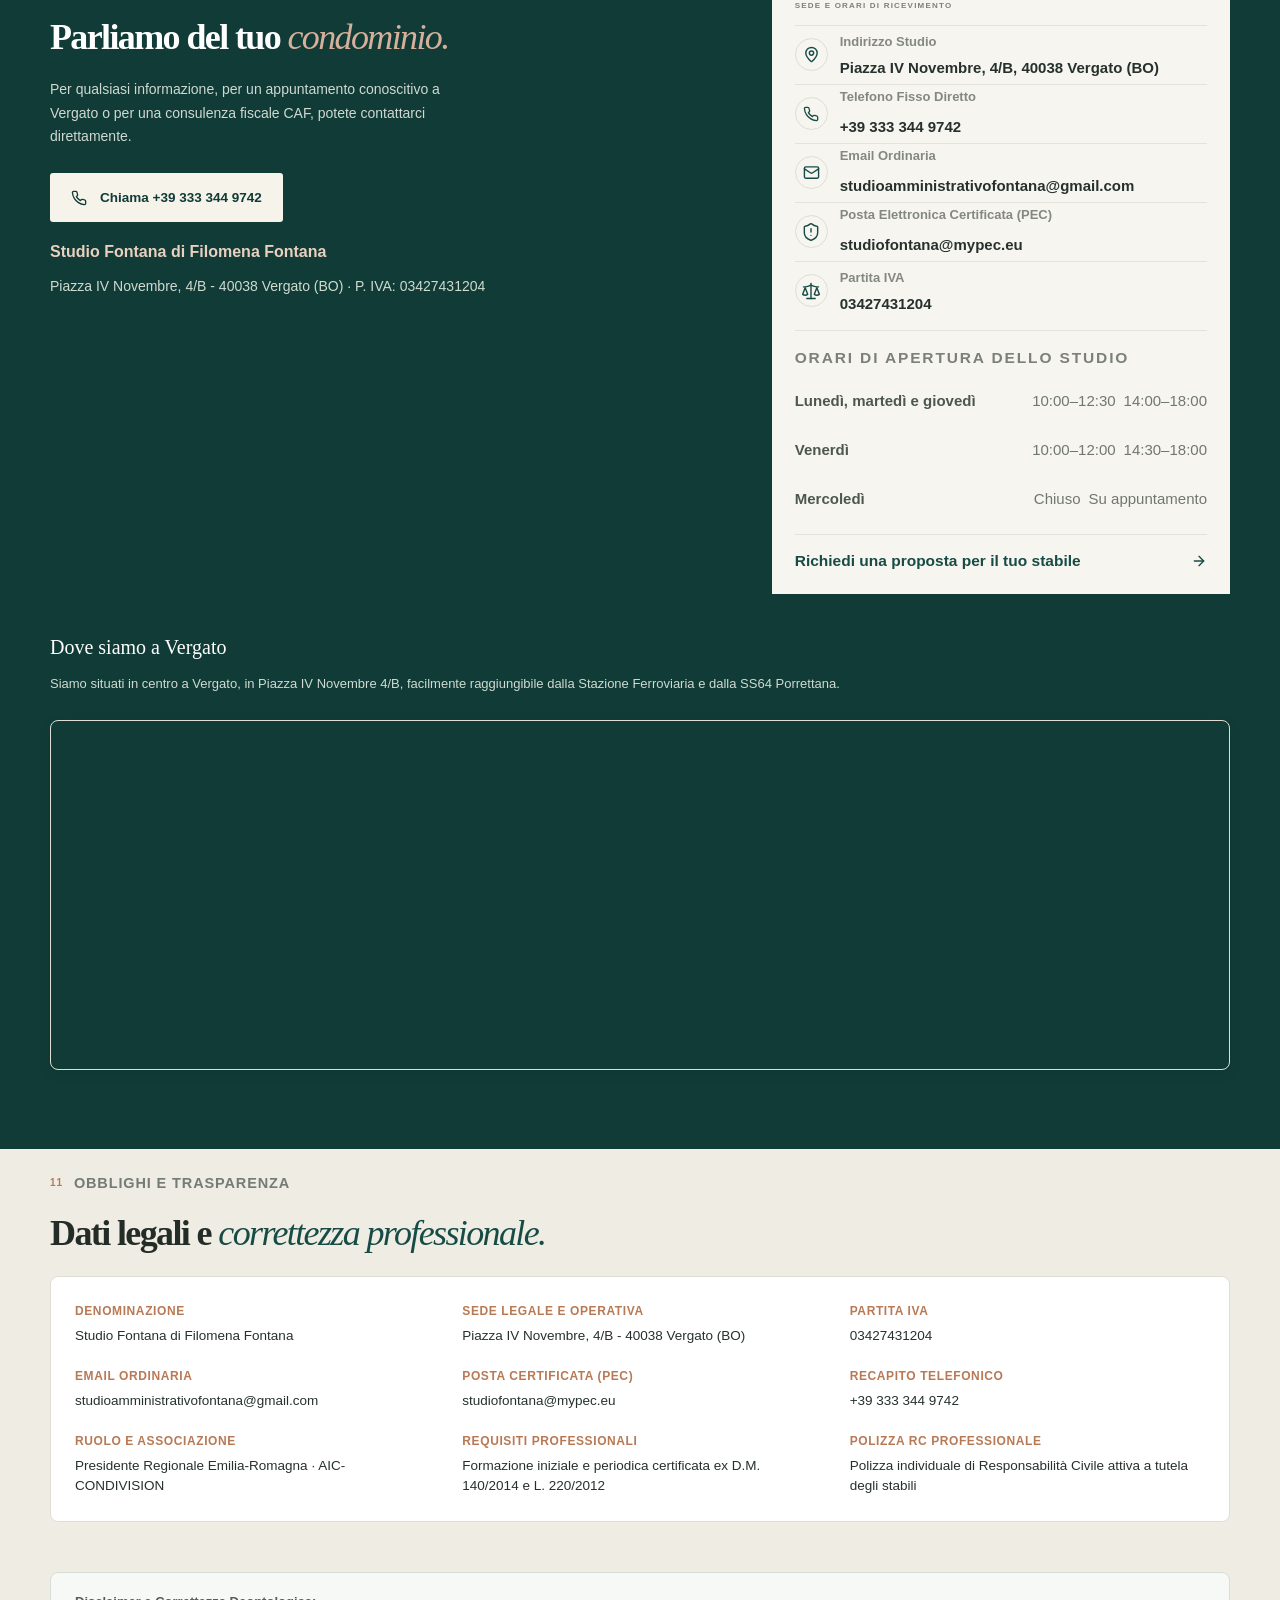
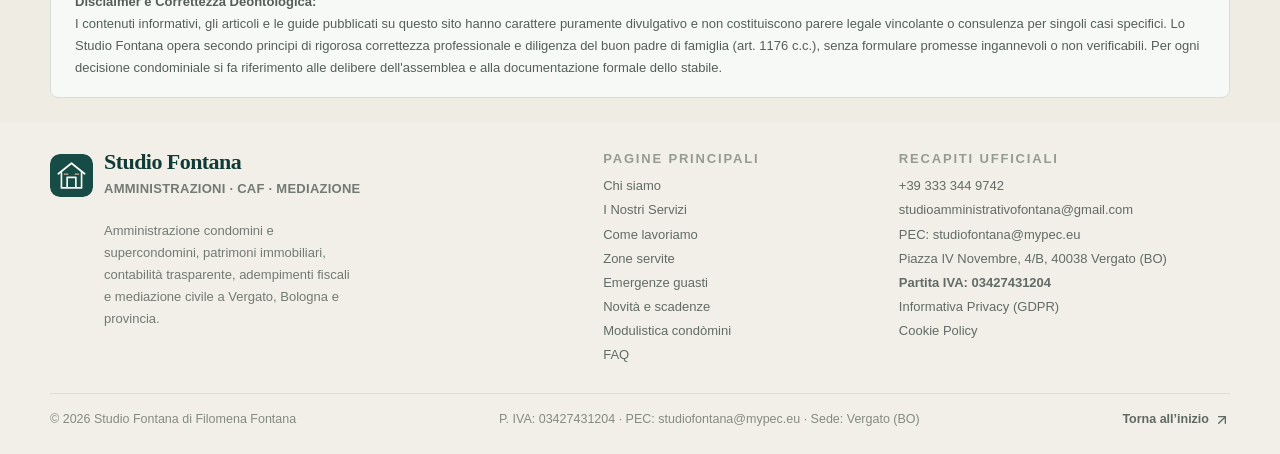
==== commit a854d74b: "Fix image asset paths Co-authored-by: Copilot <223556219+Copilot@users.noreply.github.com>" ====
--- a/index.html
+++ b/index.html
@@ -16,7 +16,7 @@
   <meta property="og:type" content="website" />
   <meta property="og:title" content="Studio Fontana | I Nostri Servizi | Amministrazione Condomini a Vergato e Bologna" />
   <meta property="og:description" content="I nostri 12 servizi specialistici per condomini, supercondomini e patrimoni immobiliari. Trasparenza contabile, manutenzioni, fiscalità e mediazione." />
-  <meta property="og:image" content="assets/condominium-facade.webp" />
+  <meta property="og:image" content="assets/condominium-facade.png" />
 
   <!-- Schema.org Microdata per SEO Locale -->
   <script type="application/ld+json">
@@ -151,7 +151,7 @@
         </div>
 
         <div class="hero__visual">
-          <img class="hero__image" src="assets/condominium-facade.webp" alt="Facciata di edificio condominiale moderno e curato" fetchpriority="high" />
+          <img class="hero__image" src="assets/condominium-facade.png" alt="Facciata di edificio condominiale moderno e curato" fetchpriority="high" />
           <div class="hero__image-label">
             <span class="hero__label-kicker">Amministrazione · revisione · mediazione</span>
             <span class="hero__label-title">La cura del condominio<br>parte dall’ascolto.</span>
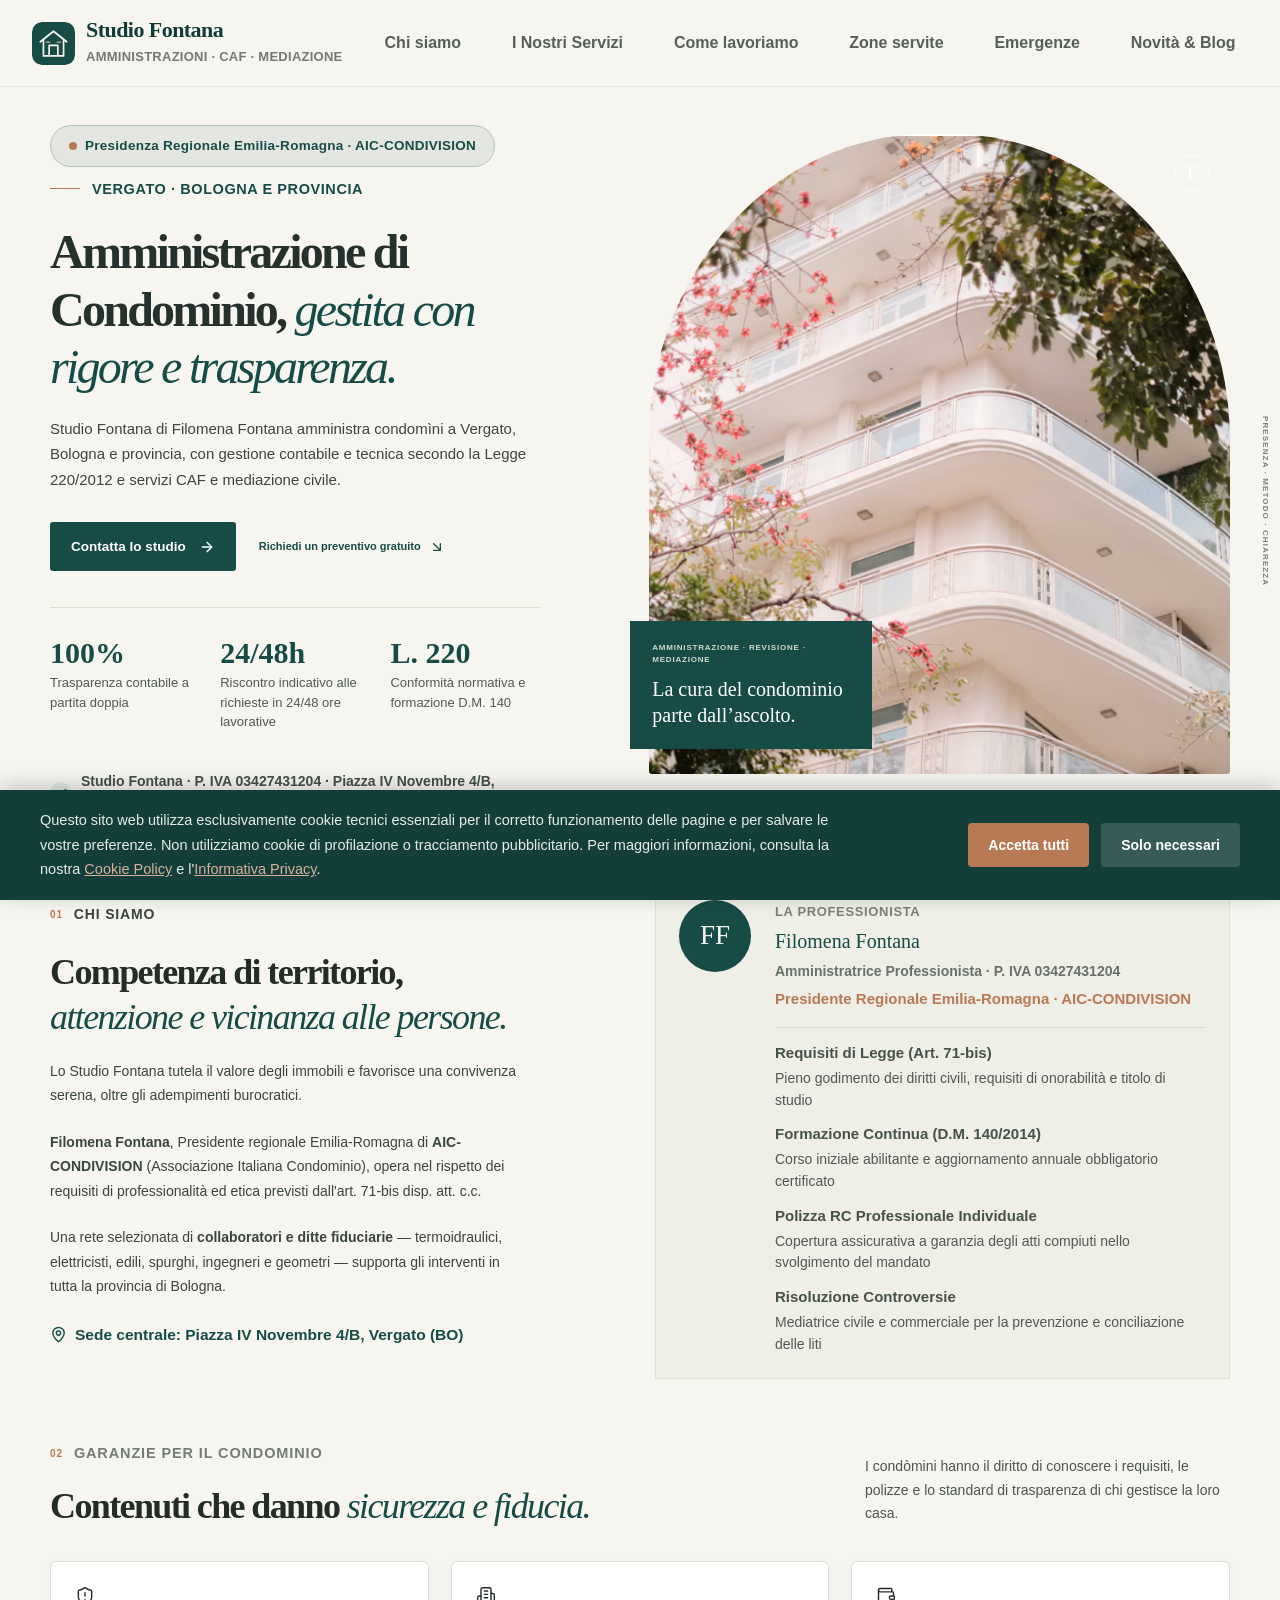
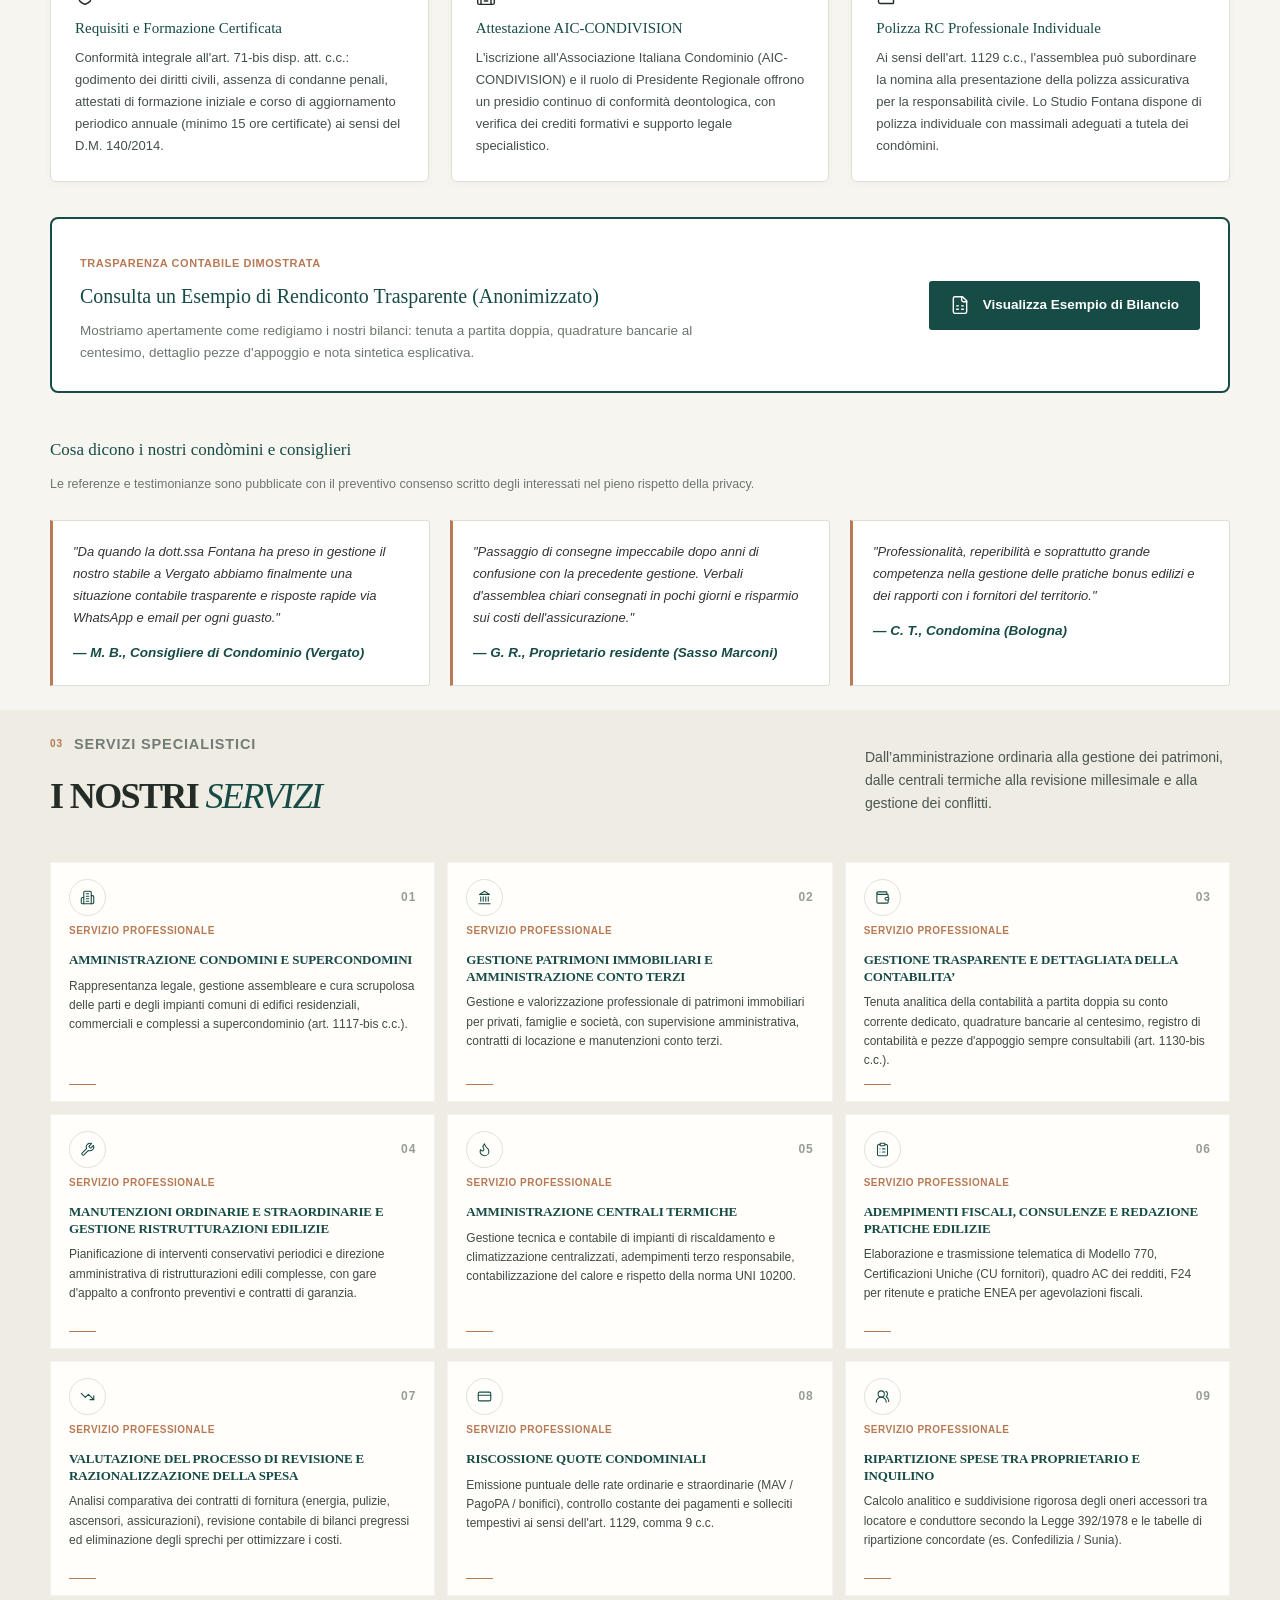
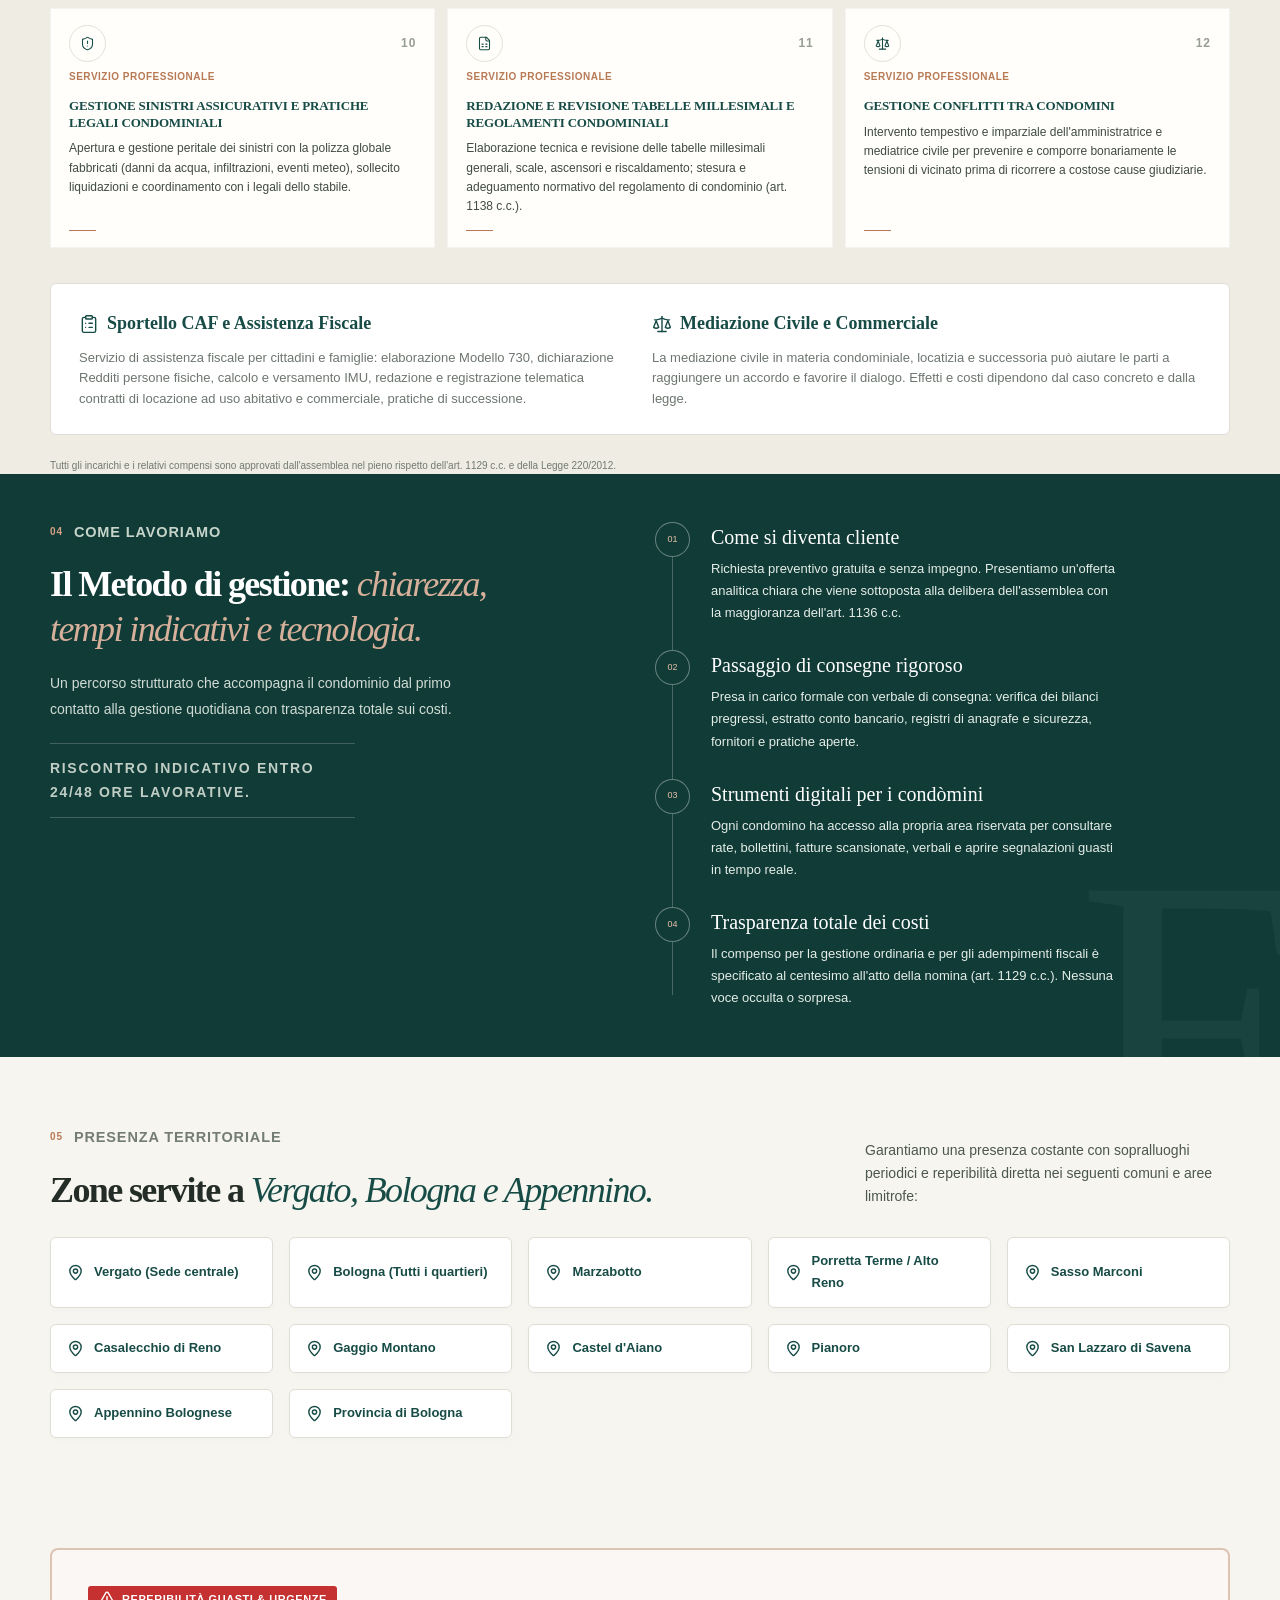
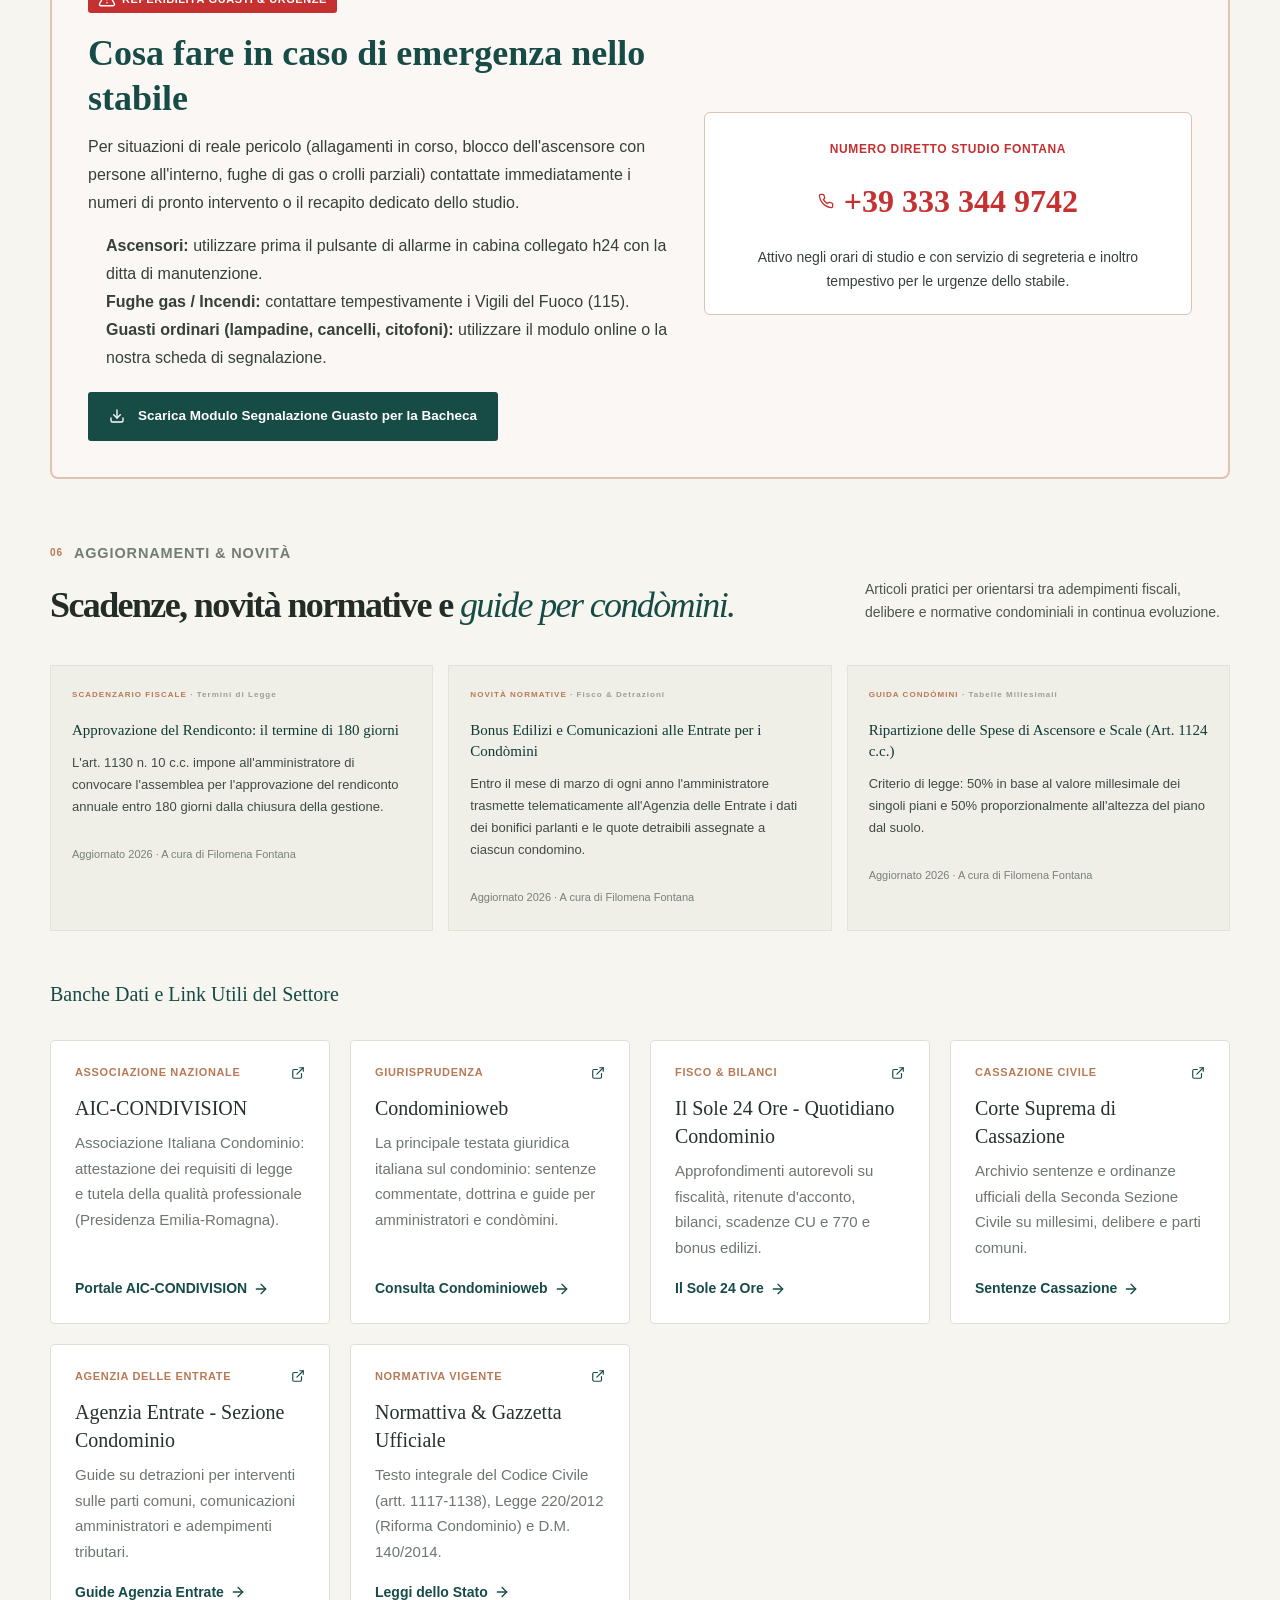
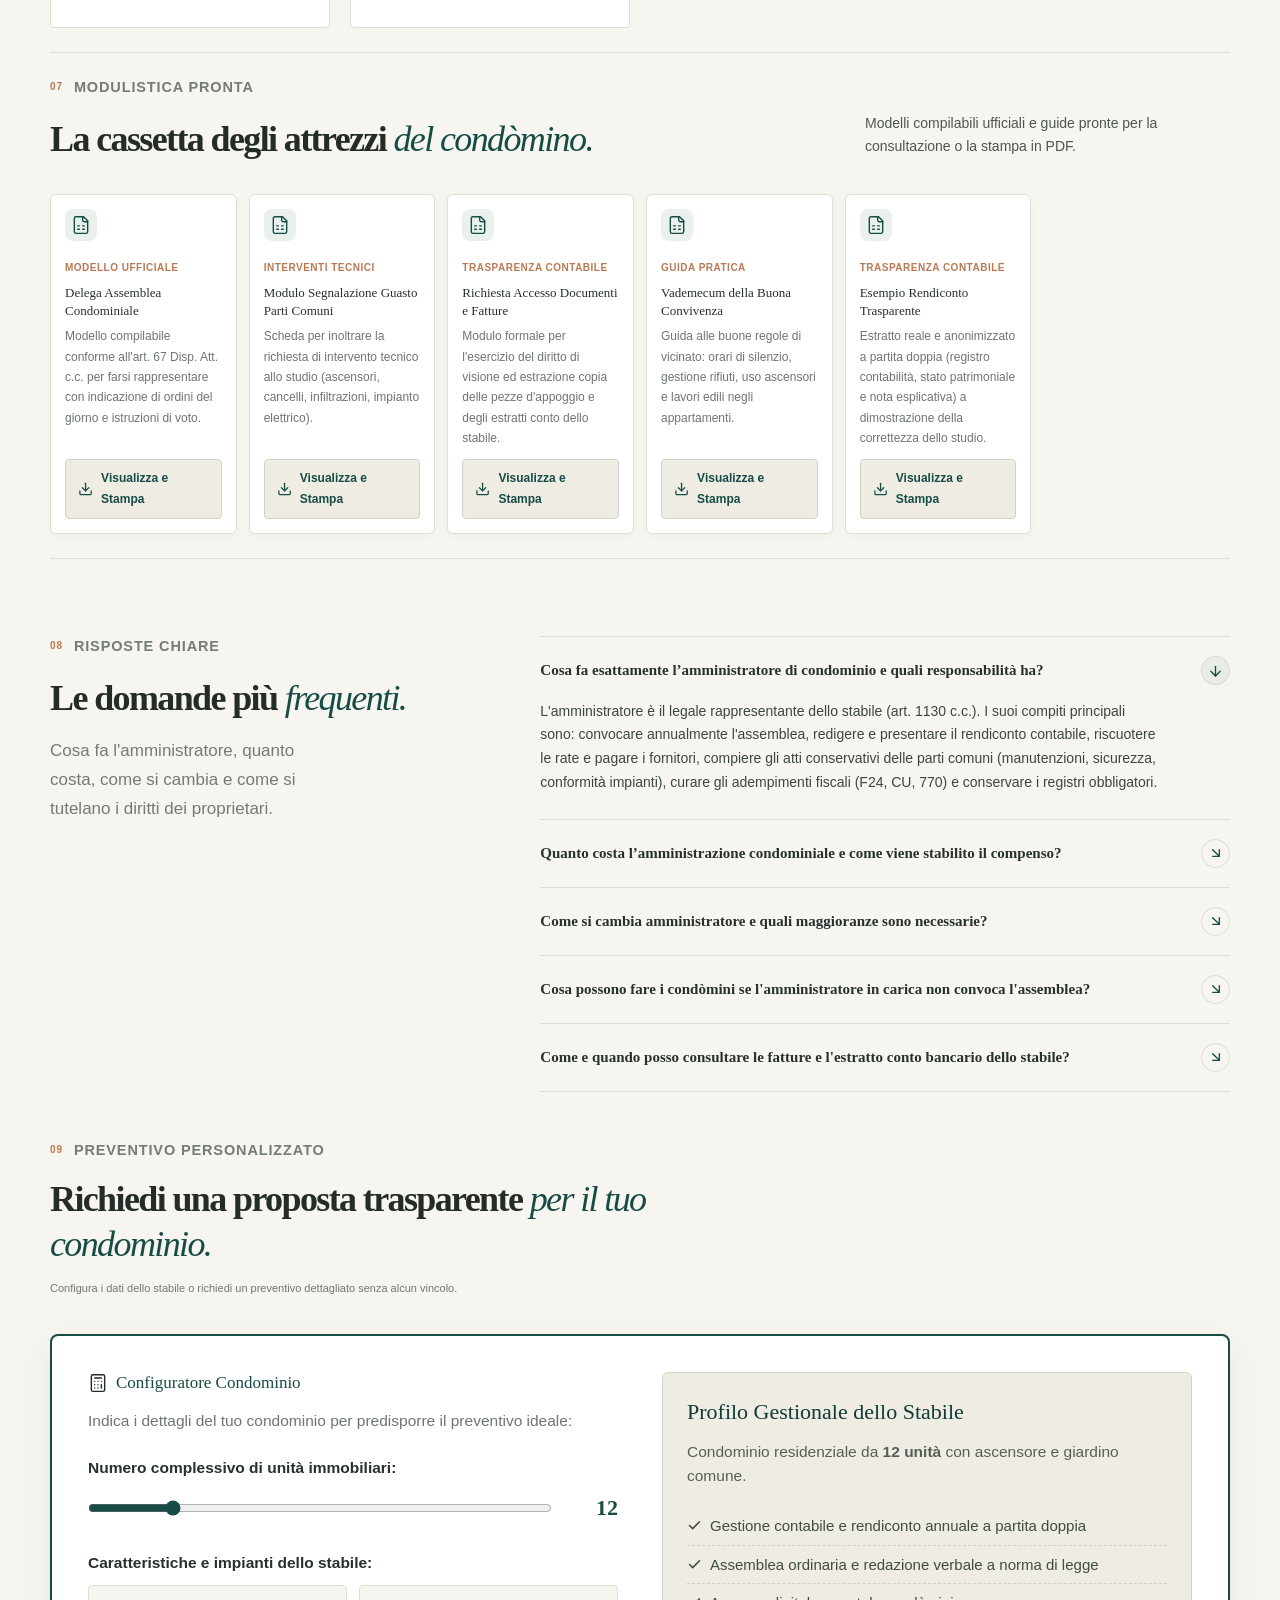
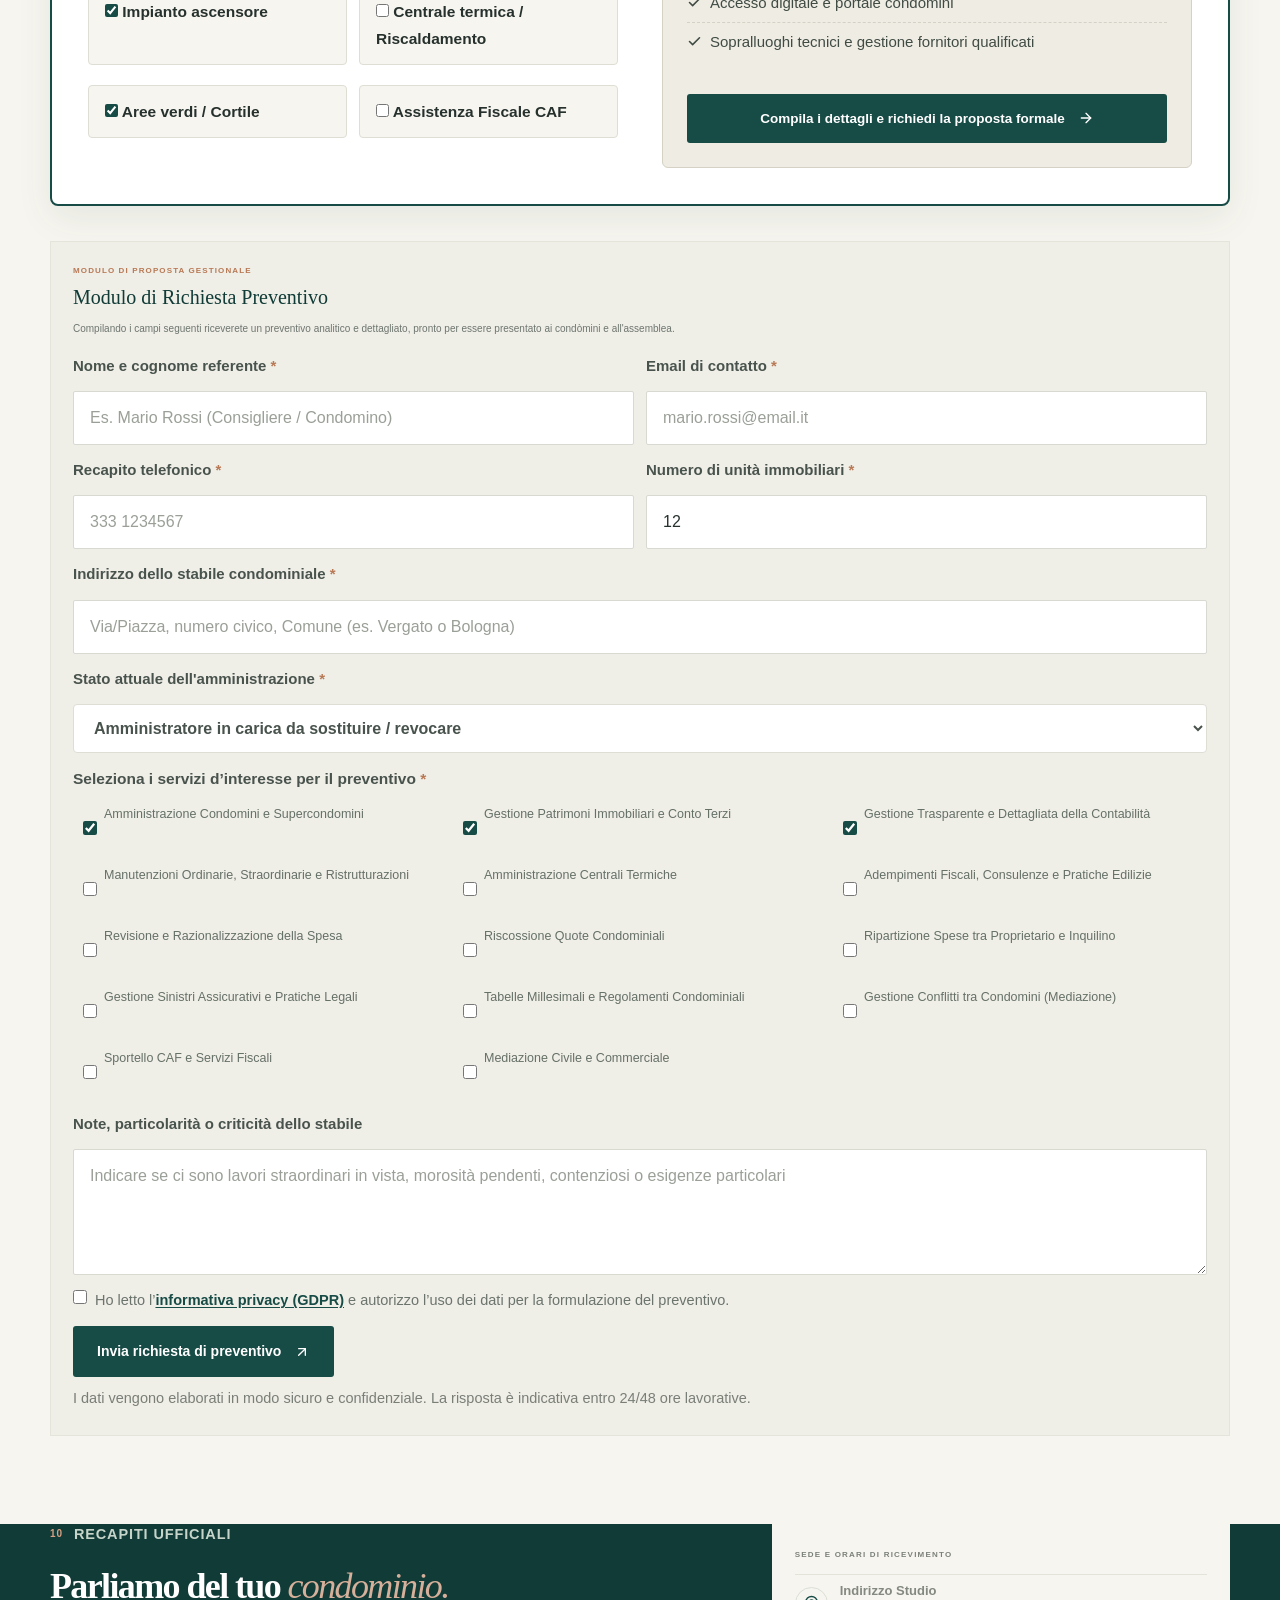
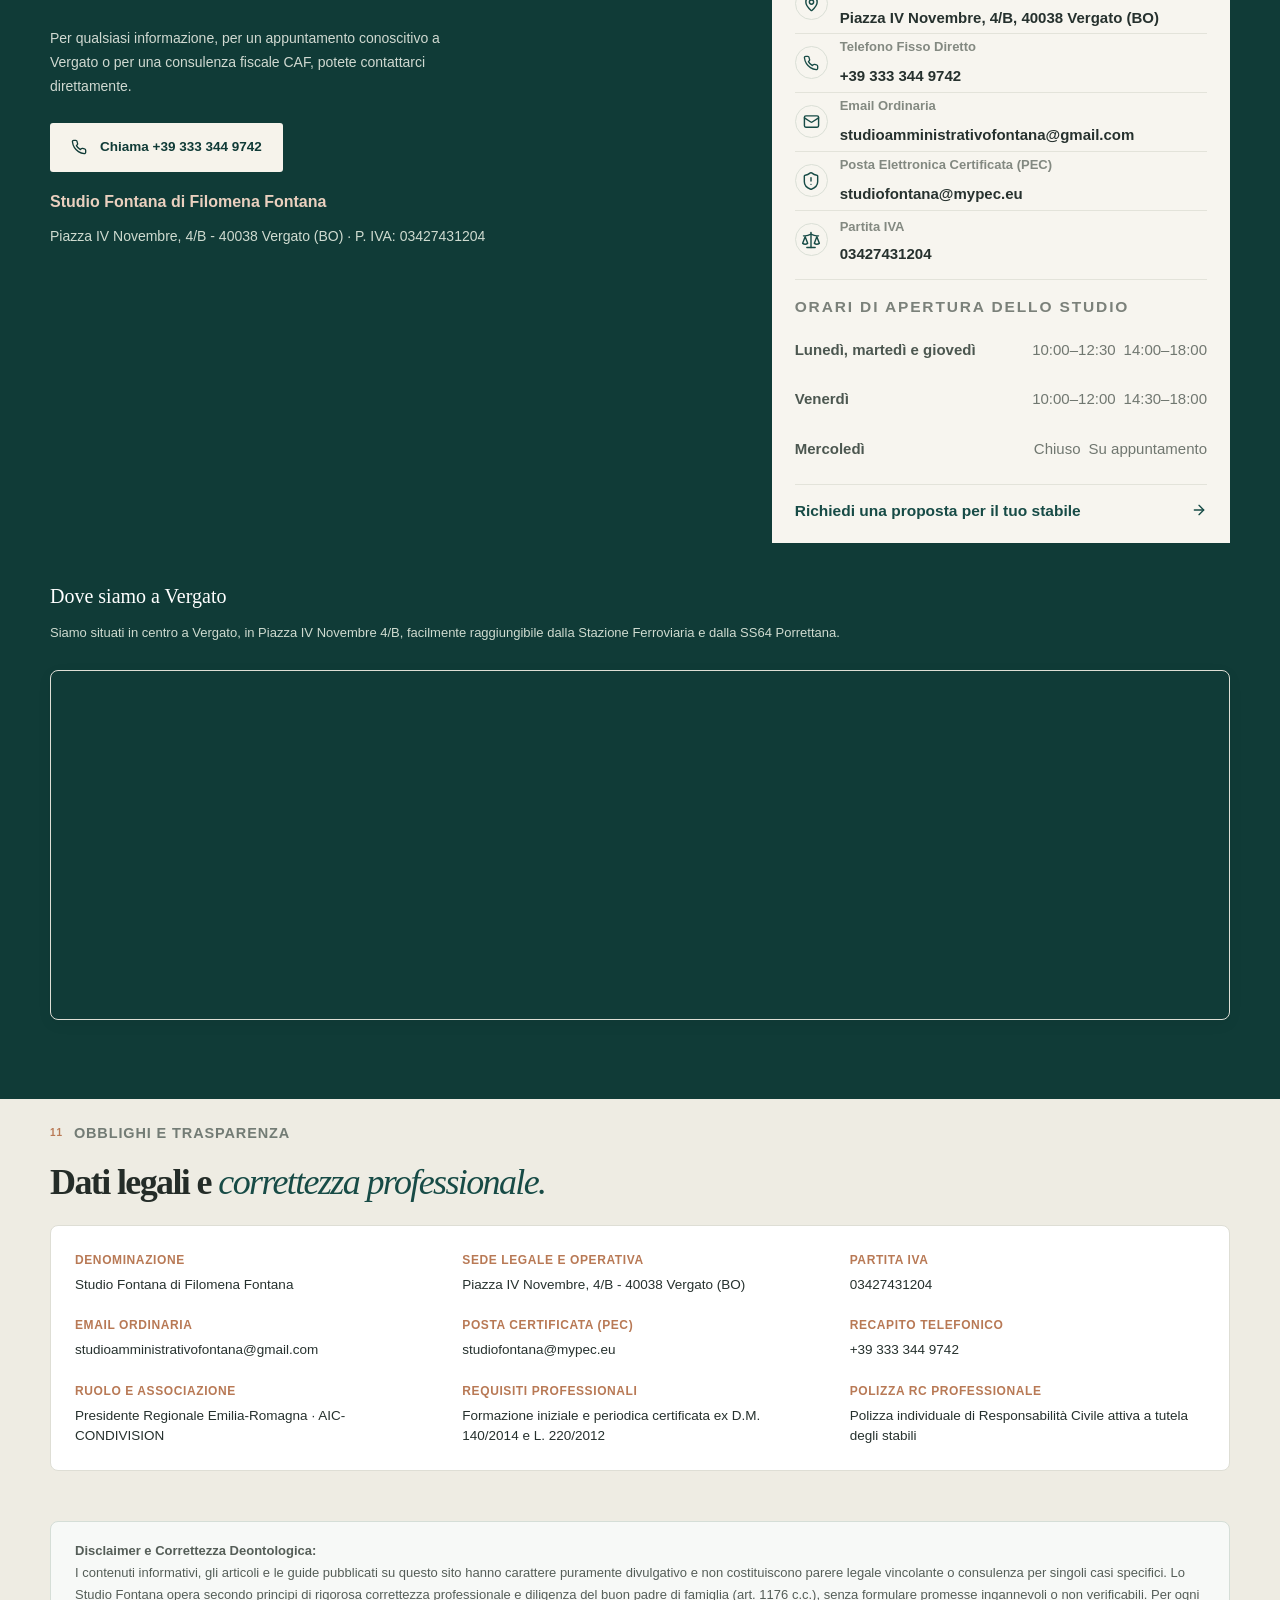
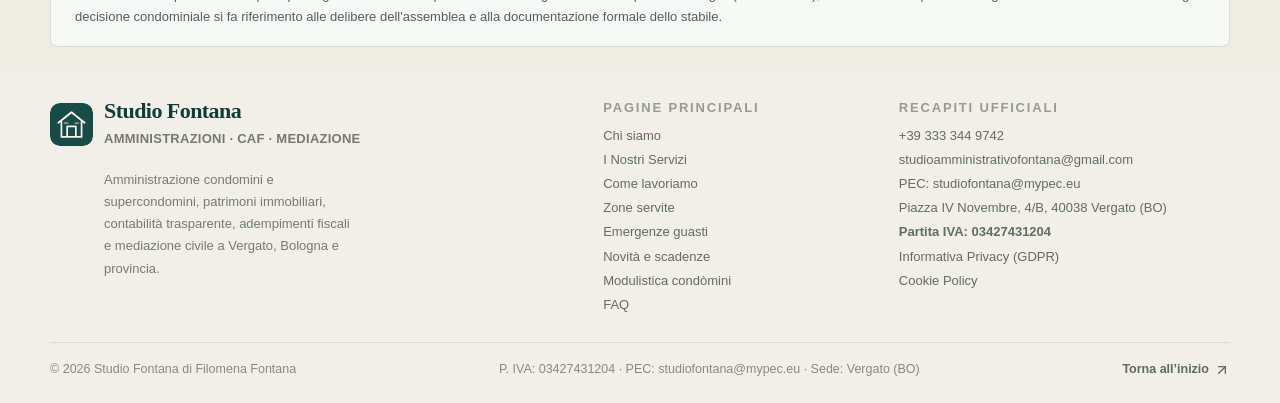
==== commit 3e3d2a7d: "Improve homepage clarity and copy Co-authored-by: Copilot <223556219+Copilot@users.noreply.github.co" ====
--- a/index.html
+++ b/index.html
@@ -121,11 +121,11 @@
 
           <p class="eyebrow"><span class="eyebrow__line"></span> Vergato · Bologna e provincia</p>
           <h1 id="hero-title">Amministrazione di Condominio, <em>gestita con rigore e trasparenza.</em></h1>
-          <p class="hero__intro">Lo Studio Fontana, guidato da <strong>Filomena Fontana</strong>, garantisce una gestione contabile e tecnica scrupolosa secondo la Legge 220/2012, unita a servizi fiscali CAF e mediazione civile per la tutela e valorizzazione del vostro immobile.</p>
+          <p class="hero__intro">Studio Fontana di Filomena Fontana amministra condomìni a Vergato, Bologna e provincia, con gestione contabile e tecnica secondo la Legge 220/2012 e servizi CAF e mediazione civile.</p>
           
           <div class="hero__actions">
             <a class="button button--primary" href="#contatti">Contatta lo studio <svg xmlns="http://www.w3.org/2000/svg" width="16" height="16" viewBox="0 0 24 24" fill="none" stroke="currentColor" stroke-width="2" stroke-linecap="round" stroke-linejoin="round" aria-hidden="true"><path d="M5 12h14"/><path d="m12 5 7 7-7 7"/></svg></a>
-            <a class="text-link" href="#preventivo">Richiedi un preventivo <svg xmlns="http://www.w3.org/2000/svg" width="16" height="16" viewBox="0 0 24 24" fill="none" stroke="currentColor" stroke-width="2" stroke-linecap="round" stroke-linejoin="round" aria-hidden="true"><path d="m7 7 10 10"/><path d="M17 7v10H7"/></svg></a>
+            <a class="text-link" href="#preventivo">Richiedi un preventivo gratuito <svg xmlns="http://www.w3.org/2000/svg" width="16" height="16" viewBox="0 0 24 24" fill="none" stroke="currentColor" stroke-width="2" stroke-linecap="round" stroke-linejoin="round" aria-hidden="true"><path d="m7 7 10 10"/><path d="M17 7v10H7"/></svg></a>
           </div>
 
           <!-- Statistiche in evidenza -->
@@ -136,7 +136,7 @@
             </div>
             <div class="hero-stats__item">
               <span class="hero-stats__num">24/48h</span>
-              <span class="hero-stats__label">Tempi garantiti di riscontro alle richieste</span>
+              <span class="hero-stats__label">Riscontro indicativo alle richieste in 24/48 ore lavorative</span>
             </div>
             <div class="hero-stats__item">
               <span class="hero-stats__num">L. 220</span>
@@ -167,9 +167,9 @@
         <div class="about-section__intro">
           <p class="section-index"><span>01</span> Chi siamo</p>
           <h2 id="about-title">Competenza di territorio, <em>attenzione e vicinanza alle persone.</em></h2>
-          <p>Lo Studio Fontana nasce dalla convinzione che amministrare un condominio non sia un semplice esercizio burocratico, ma un servizio essenziale per tutelare il valore degli immobili e garantire la convivenza serena dei condòmini.</p>
-          <p>L'Amministratrice <strong>Filomena Fontana</strong> ricopre la carica di <strong>Presidente regionale Emilia-Romagna di AIC-CONDIVISION</strong> (Associazione Italiana Condominio), operando nel pieno rispetto dei requisiti di professionalità ed etica previsti dall'art. 71-bis disp. att. c.c.</p>
-          <p>Lo studio si avvale di una rete consolidata di <strong>collaboratori e ditte fiduciarie selezionate</strong> (termoidraulici, elettricisti, edili, spurghi, ingegneri e geometri) per garantire interventi rapidi e a prezzi competitivi in tutta la provincia di Bologna.</p>
+          <p>Lo Studio Fontana tutela il valore degli immobili e favorisce una convivenza serena, oltre gli adempimenti burocratici.</p>
+          <p><strong>Filomena Fontana</strong>, Presidente regionale Emilia-Romagna di <strong>AIC-CONDIVISION</strong> (Associazione Italiana Condominio), opera nel rispetto dei requisiti di professionalità ed etica previsti dall'art. 71-bis disp. att. c.c.</p>
+          <p>Una rete selezionata di <strong>collaboratori e ditte fiduciarie</strong> — termoidraulici, elettricisti, edili, spurghi, ingegneri e geometri — supporta gli interventi in tutta la provincia di Bologna.</p>
           <div class="about-section__location"><svg xmlns="http://www.w3.org/2000/svg" width="17" height="17" viewBox="0 0 24 24" fill="none" stroke="currentColor" stroke-width="2" stroke-linecap="round" stroke-linejoin="round" aria-hidden="true"><path d="M20 10c0 4.993-5.539 10.193-7.399 11.799a1 1 0 0 1-1.202 0C9.539 20.193 4 14.993 4 10a8 8 0 0 1 16 0"/><circle cx="12" cy="10" r="3"/></svg> Sede centrale: Piazza IV Novembre 4/B, Vergato (BO)</div>
         </div>
 
@@ -417,7 +417,7 @@
                 <strong style="font-family:var(--serif); font-size:18px;">Mediazione Civile e Commerciale</strong>
               </div>
               <p style="font-size:13px; color:var(--muted); line-height:1.6; margin:0;">
-                Organismo di conciliazione accreditato: la mediazione civile in materia condominiale, locatizia e successoria consente di raggiungere accordi rapidi con efficacia di titolo esecutivo, azzerando le spese processuali e ripristinando il sereno dialogo tra le parti.
+                La mediazione civile in materia condominiale, locatizia e successoria può aiutare le parti a raggiungere un accordo e favorire il dialogo. Effetti e costi dipendono dal caso concreto e dalla legge.
               </p>
             </div>
           </div>
@@ -431,11 +431,10 @@
         <div class="section-wrap method-layout">
           <div class="method-intro">
             <p class="section-index section-index--light"><span>04</span> Come lavoriamo</p>
-            <h2 id="method-title">Il Metodo di gestione: <em>chiarezza, tempi certi e tecnologia.</em></h2>
+            <h2 id="method-title">Il Metodo di gestione: <em>chiarezza, tempi indicativi e tecnologia.</em></h2>
             <p class="method-intro__copy">Un percorso strutturato che accompagna il condominio dal primo contatto alla gestione quotidiana con trasparenza totale sui costi.</p>
             <div class="method-promise">
-              <span>Tempi di risposta certi</span>
-              <strong>Riscontro entro 24/48 ore lavorative</strong>
+              <span>Riscontro indicativo entro 24/48 ore lavorative.</span>
             </div>
           </div>
 
@@ -977,7 +976,7 @@
               <button class="button button--primary form-submit" type="submit">
                 Invia richiesta di preventivo <svg xmlns="http://www.w3.org/2000/svg" width="16" height="16" viewBox="0 0 24 24" fill="none" stroke="currentColor" stroke-width="2" stroke-linecap="round" stroke-linejoin="round" aria-hidden="true"><path d="M7 7h10v10"/><path d="M7 17 17 7"/></svg>
               </button>
-              <p class="form-note" role="status" aria-live="polite">I dati vengono elaborati in modo sicuro e confidenziale. Risponderemo entro 24/48 ore lavorative.</p>
+              <p class="form-note" role="status" aria-live="polite">I dati vengono elaborati in modo sicuro e confidenziale. La risposta è indicativa entro 24/48 ore lavorative.</p>
             </form>
           </section>
         </div>
